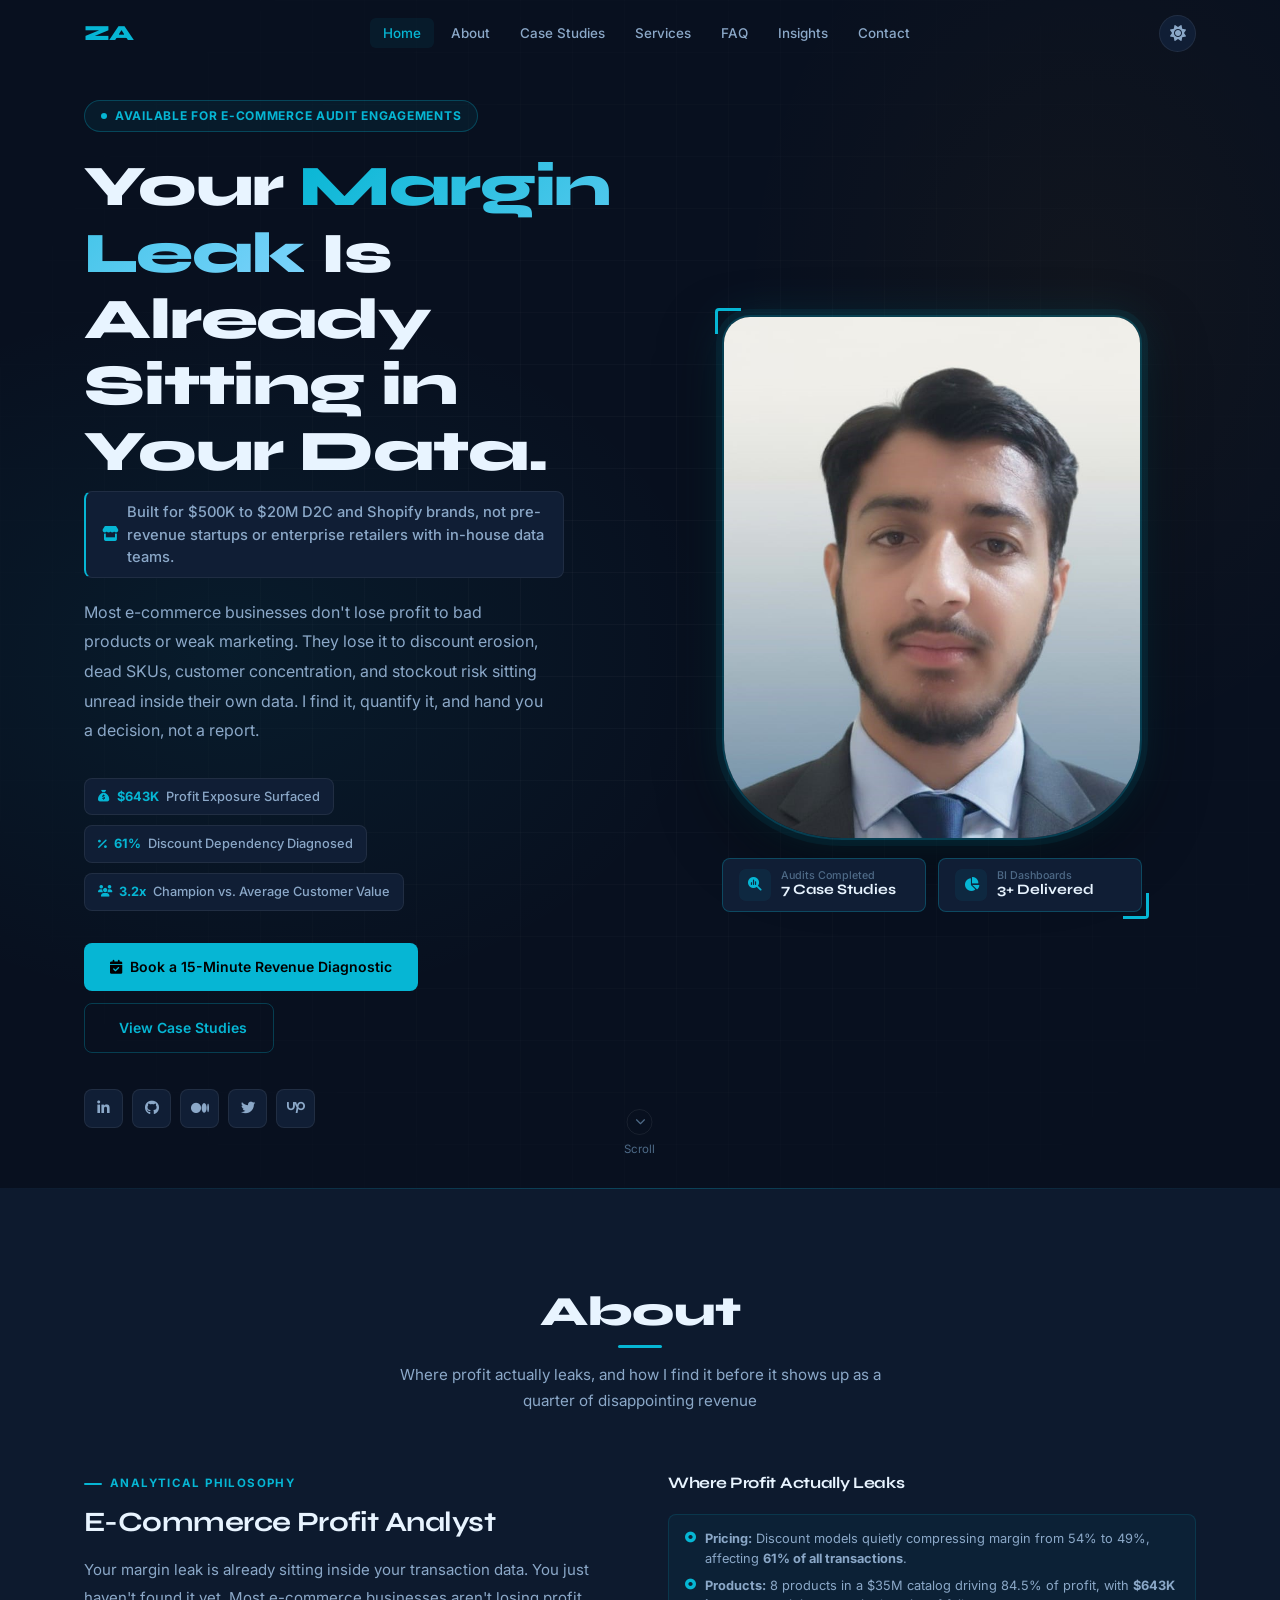
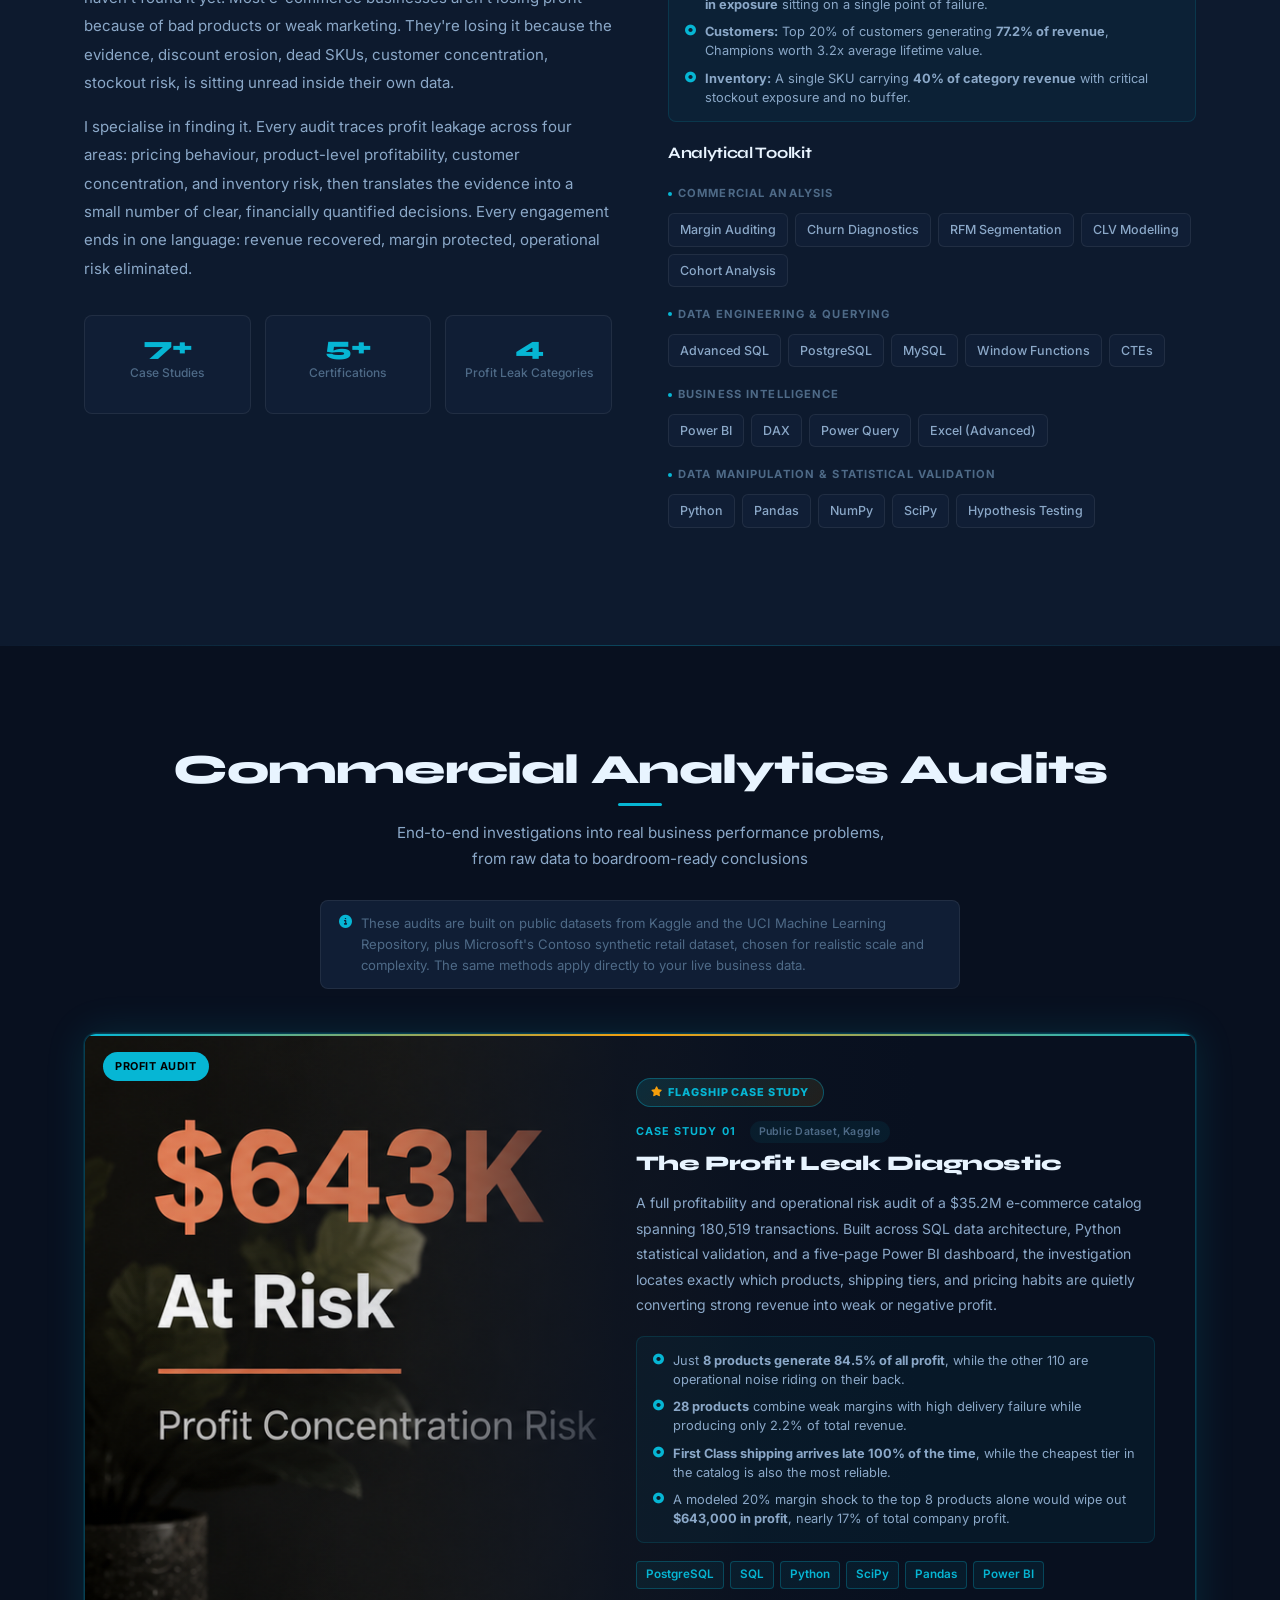
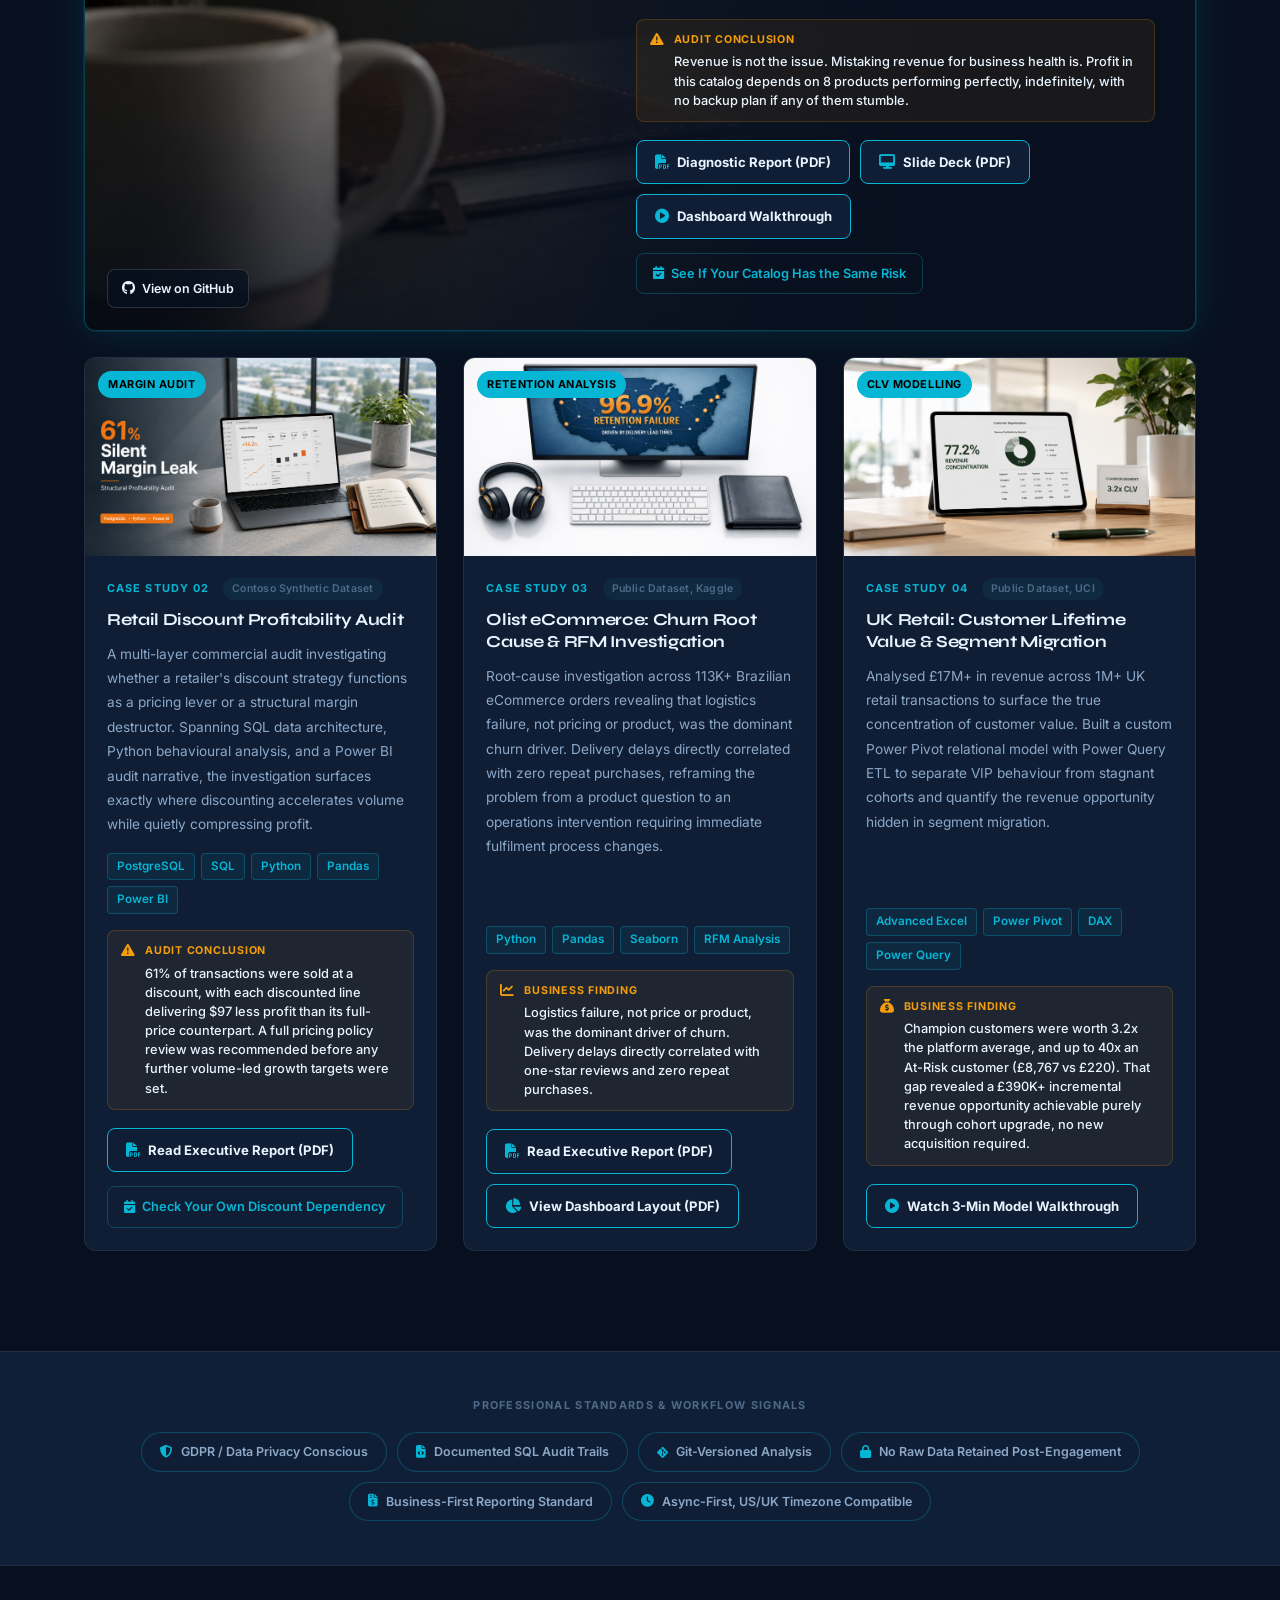
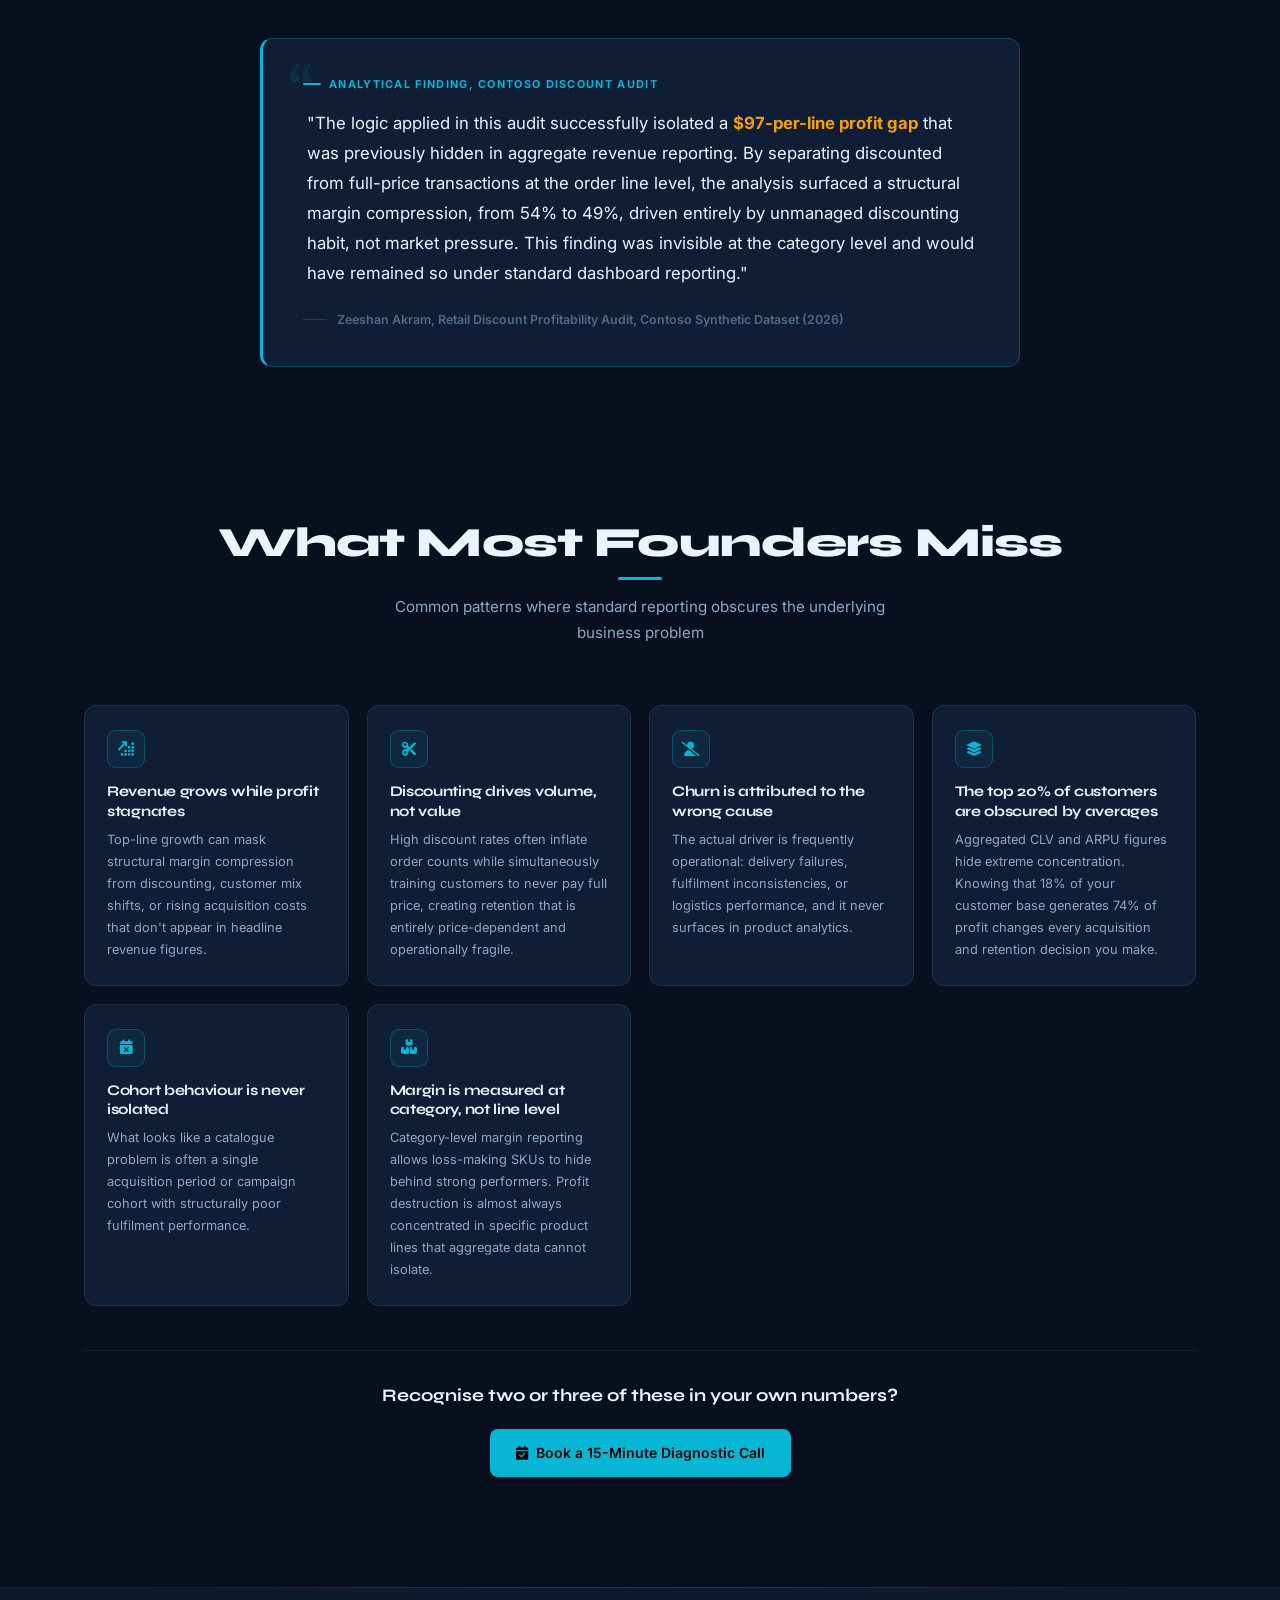
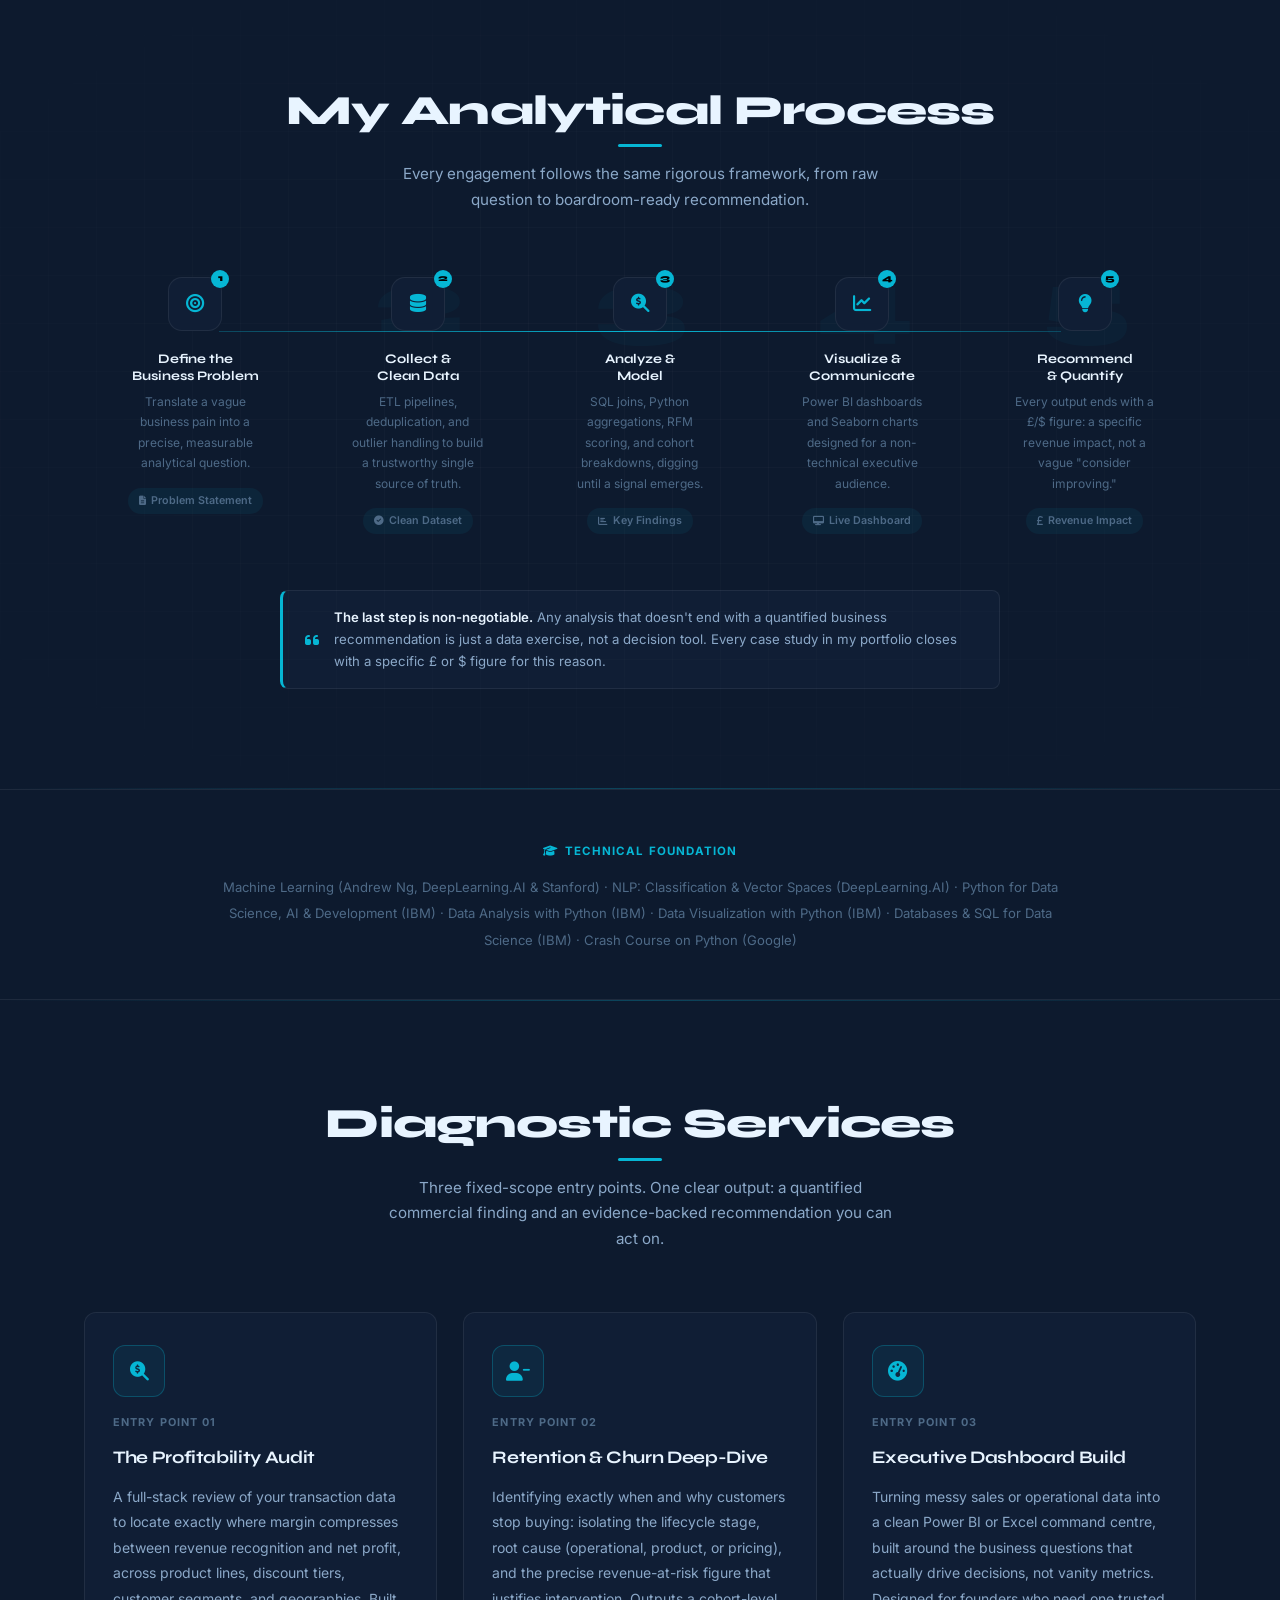
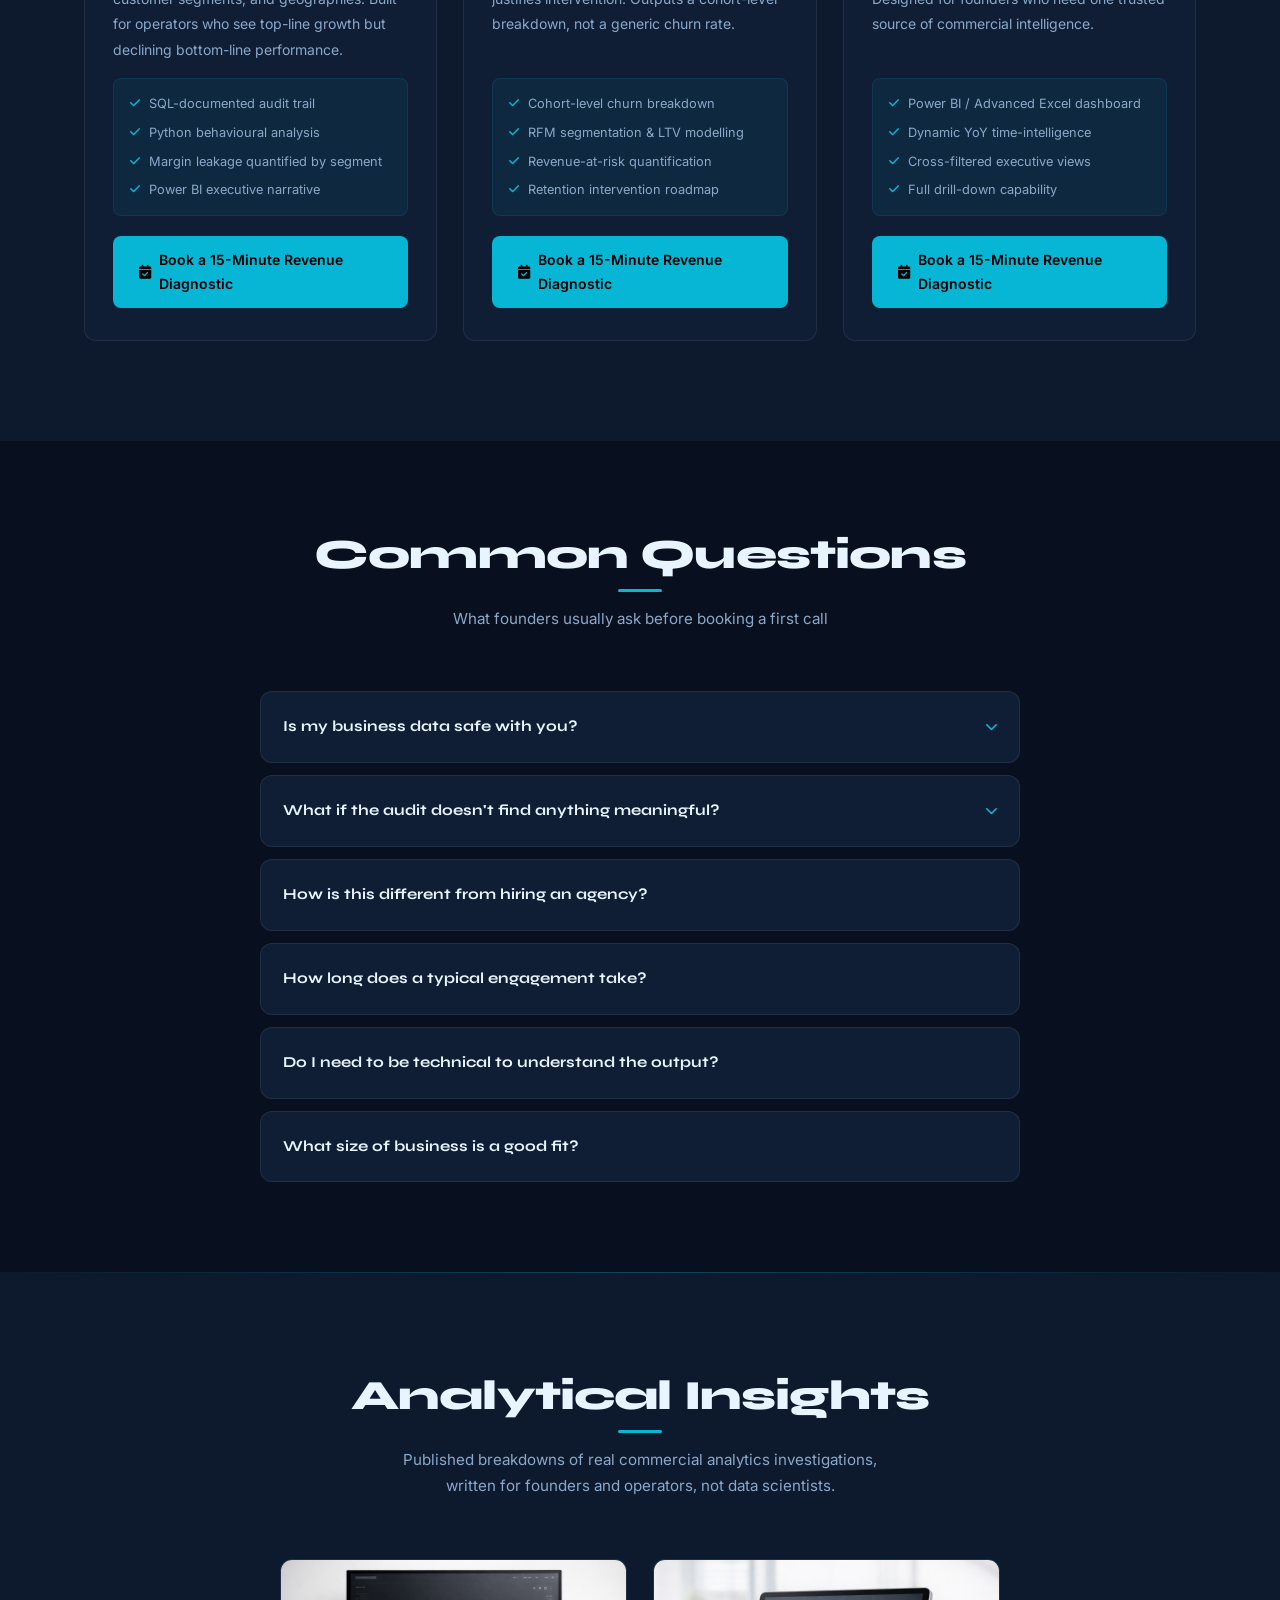
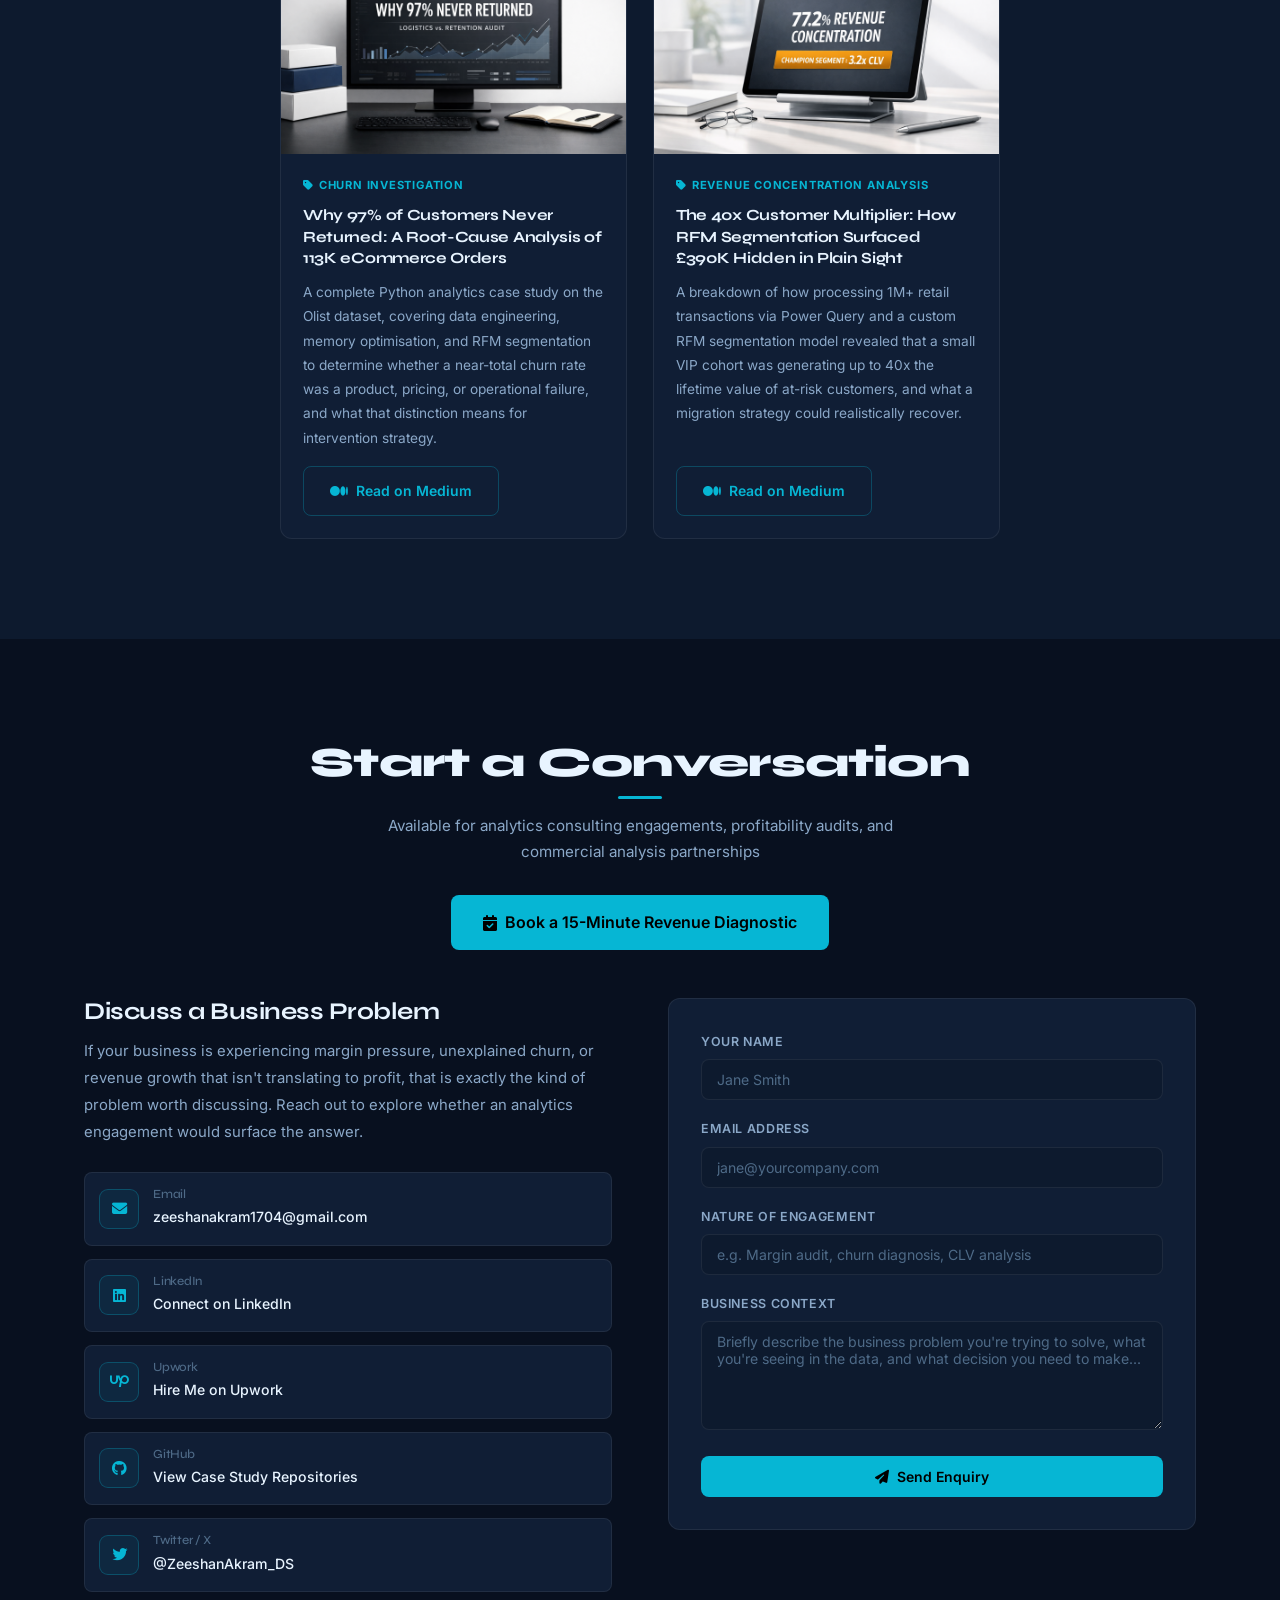
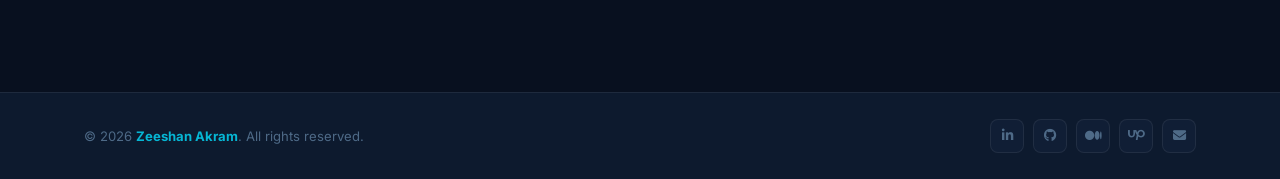
==== index.html @ 42f6380d "feat: added script tag for GA4" ====
<!DOCTYPE html>
<html lang="en" data-theme="dark">
<head>
<meta charset="UTF-8">
<meta name="viewport" content="width=device-width, initial-scale=1.0">
<meta name="google-site-verification" content="KiqOvXdudqZ4qB9IKkTtw_0Kvg82ZIx_hcRjn_CfCK8" />
<meta name="description" content="Zeeshan Akram, E-Commerce Profit & Margin Analyst. Auditing margin leakage, discount dependency, and operational inefficiency for e-commerce founders and operators.">
<meta name="keywords" content="profitability analyst, margin audit, revenue leakage, ecommerce analytics, ecommerce profit audit, discount profitability, D2C consultant, Shopify data analyst, zeeshan akram">
<meta name="author" content="Zeeshan Akram">
<meta property="og:title" content="Zeeshan Akram, E-Commerce Profit & Margin Analyst">

<meta property="og:description" content="Auditing margin leakage, discount dependency, and operational inefficiency for e-commerce founders and operators. Every engagement ends with a decision, not a report.">

<meta property="og:type" content="website">

<meta property="og:url" content="https://zeeshan-portfolio-swart.vercel.app/">

<meta property="og:image" content="https://zeeshan-portfolio-swart.vercel.app/assets/images/og-image.jpg">

<meta property="og:image:width" content="1200">
<meta property="og:image:height" content="630">

<meta property="og:site_name" content="Zeeshan Akram">

<meta name="twitter:card" content="summary_large_image">

<meta name="twitter:image" content="https://zeeshan-portfolio-swart.vercel.app/assets/images/og-image.jpg">
<title>Zeeshan Akram, E-Commerce Profit & Margin Analyst</title>
<link rel="icon" href="./assets/images/favicon.ico">

<script async src="https://www.googletagmanager.com/gtag/js?id=G-68RPSGRBEM"></script>
<script>
  window.dataLayer=window.dataLayer||[];
  function gtag(){dataLayer.push(arguments);}
  gtag('js',new Date());gtag('config','G-68RPSGRBEM');
</script>

<link rel="preconnect" href="https://fonts.googleapis.com">
<link rel="preconnect" href="https://fonts.gstatic.com" crossorigin>
<link href="https://fonts.googleapis.com/css2?family=Syne:wght@400;500;600;700;800&family=Inter:wght@300;400;500;600&display=swap" rel="stylesheet">
<link rel="stylesheet" href="https://cdnjs.cloudflare.com/ajax/libs/font-awesome/6.5.2/css/all.min.css">
<style>
/* ================================================
   VARIABLES
================================================ */
:root {
  --bg:       #08101f;
  --bg2:      #0d1a2e;
  --bg3:      #0f1f38;
  --card:     #101e35;
  --border:   rgba(255,255,255,0.07);
  --baccent:  rgba(6,182,212,0.28);
  --t1:       #e8f4ff;
  --t2:       #8ba8c8;
  --t3:       #4e6a87;
  --cyan:     #06b6d4;
  --cyanglow: rgba(6,182,212,0.18);
  --cyandim:  rgba(6,182,212,0.07);
  --amber:    #f59e0b;
  --green:    #10b981;
  --nav:      rgba(8,16,31,0.88);
  --sh:       0 8px 32px rgba(0,0,0,0.5);
  --shcyan:   0 0 40px rgba(6,182,212,0.14);
  --r:        12px;
  --rs:       8px;
  --ease:     all 0.28s cubic-bezier(0.4,0,0.2,1);
}
[data-theme="light"] {
  --bg:    #f0f4f8;
  --bg2:   #e8eef6;
  --bg3:   #dde6f0;
  --card:  #ffffff;
  --border:  rgba(0,0,0,0.09);
  --baccent: rgba(6,182,212,0.3);
  --t1:    #0d1f35;
  --t2:    #3d5a78;
  --t3:    #7a96b0;
  --nav:   rgba(240,244,248,0.92);
  --sh:    0 4px 20px rgba(0,0,0,0.1);
  --shcyan:0 0 28px rgba(6,182,212,0.1);
  --cyandim: rgba(6,182,212,0.06);
}

/* ================================================
   RESET
================================================ */
*,*::before,*::after{box-sizing:border-box;margin:0;padding:0;}
html{scroll-behavior:smooth;}
body{font-family:'Inter',sans-serif;background:var(--bg);color:var(--t1);line-height:1.7;overflow-x:hidden;transition:background .35s,color .35s;}
a{text-decoration:none;color:inherit;}
img{max-width:100%;display:block;}
ul{list-style:none;}
::selection{background:var(--cyan);color:#000;}
::-webkit-scrollbar{width:3px;}
::-webkit-scrollbar-thumb{background:var(--cyan);border-radius:99px;}

/* ================================================
   SCROLL PROGRESS
================================================ */
#spb{position:fixed;top:0;left:0;height:2.5px;background:linear-gradient(90deg,var(--cyan),var(--amber));z-index:9999;width:0%;pointer-events:none;}

/* ================================================
   TYPOGRAPHY
================================================ */
h1,h2,h3,h4{font-family:'Syne',sans-serif;line-height:1.15;letter-spacing:-0.02em;}

/* ================================================
   UTILITIES
================================================ */
.container{max-width:1160px;margin:0 auto;padding:0 24px;}

.sec-hd{text-align:center;margin-bottom:60px;}
.sec-hd h2{font-size:clamp(1.9rem,3.5vw,2.6rem);font-weight:800;display:inline-block;position:relative;margin-bottom:14px;}
.sec-hd h2::after{content:'';display:block;width:44px;height:3px;background:var(--cyan);border-radius:99px;margin:10px auto 0;transition:width .35s;}
.sec-hd:hover h2::after{width:72px;}
.sec-hd p{color:var(--t2);font-size:.95rem;max-width:520px;margin:0 auto;}

.ds-note{display:flex;align-items:flex-start;gap:9px;max-width:640px;margin:-32px auto 44px;padding:12px 18px;background:var(--card);border:1px solid var(--border);border-radius:var(--rs);font-size:.82rem;color:var(--t3);line-height:1.6;}
.ds-note i{color:var(--cyan);margin-top:2px;flex-shrink:0;}

.btn{display:inline-flex;align-items:center;gap:8px;padding:12px 26px;border-radius:var(--rs);font-weight:600;font-size:.875rem;font-family:'Inter',sans-serif;cursor:pointer;border:none;transition:var(--ease);}
.btn-primary{background:var(--cyan);color:#000;}
.btn-primary:hover{background:#0891b2;transform:translateY(-2px);box-shadow:0 8px 24px rgba(6,182,212,.35);}
.btn-outline{background:transparent;color:var(--cyan);border:1.5px solid var(--baccent);}
.btn-outline:hover{background:var(--cyandim);transform:translateY(-2px);}

/* ================================================
   NAVBAR
================================================ */
.navbar{position:fixed;top:0;left:0;right:0;z-index:1000;transition:var(--ease);}
.navbar.solid{background:var(--nav);backdrop-filter:blur(20px);-webkit-backdrop-filter:blur(20px);border-bottom:1px solid var(--border);box-shadow:var(--sh);}
.nc{max-width:1160px;margin:0 auto;padding:0 24px;display:flex;align-items:center;justify-content:space-between;height:66px;}
.nlogo a{font-family:'Syne',sans-serif;font-size:1.35rem;font-weight:800;color:var(--cyan);letter-spacing:-.03em;}
.nmenu{display:flex;gap:4px;}
.nl{font-size:.84rem;font-weight:500;color:var(--t2);padding:7px 13px;border-radius:6px;transition:var(--ease);}
.nl:hover,.nl.active{color:var(--cyan);background:var(--cyandim);}
.nact{display:flex;align-items:center;gap:10px;}
.ttheme{width:37px;height:37px;border-radius:50%;background:var(--card);border:1px solid var(--border);display:flex;align-items:center;justify-content:center;cursor:pointer;color:var(--t2);transition:var(--ease);}
.ttheme:hover{color:var(--cyan);border-color:var(--baccent);}
.ntoggle{display:none;flex-direction:column;gap:5px;cursor:pointer;padding:5px;}
.bar{width:22px;height:2px;background:var(--t1);border-radius:99px;transition:var(--ease);}

/* ================================================
   HERO
================================================ */
.hero{min-height:100vh;display:flex;align-items:center;padding:100px 0 60px;position:relative;overflow:hidden;}
.hero::before{content:'';position:absolute;inset:0;
  background-image:linear-gradient(var(--border) 1px,transparent 1px),linear-gradient(90deg,var(--border) 1px,transparent 1px);
  background-size:52px 52px;
  mask-image:radial-gradient(ellipse 80% 90% at center,black 10%,transparent 75%);
  -webkit-mask-image:radial-gradient(ellipse 80% 90% at center,black 10%,transparent 75%);
  opacity:.4;pointer-events:none;}
.hero::after{content:'';position:absolute;inset:0;
  background:radial-gradient(ellipse 70% 55% at 18% 55%,rgba(6,182,212,.07) 0%,transparent 55%),
             radial-gradient(ellipse 50% 70% at 85% 25%,rgba(245,158,11,.04) 0%,transparent 55%);
  pointer-events:none;}

.hc{position:relative;z-index:2;max-width:1160px;margin:0 auto;padding:0 24px;display:grid;grid-template-columns:1fr 1fr;gap:56px;align-items:center;}

/* Left */
.htag{display:inline-flex;align-items:center;gap:8px;background:var(--cyandim);border:1px solid var(--baccent);border-radius:99px;padding:5px 16px;font-size:.75rem;font-weight:700;color:var(--cyan);letter-spacing:.06em;text-transform:uppercase;margin-bottom:22px;animation:fadeUp .6s ease both;}
.hdot{width:6px;height:6px;border-radius:50%;background:var(--cyan);animation:pulse 2s ease-in-out infinite;}
@keyframes pulse{0%,100%{opacity:1;transform:scale(1);}50%{opacity:.4;transform:scale(.75);}}

.htitle{font-size:clamp(2.4rem,4.5vw,3.8rem);font-weight:800;margin-bottom:6px;animation:fadeUp .7s .08s ease both;}
.htitle .hn{background:linear-gradient(135deg,var(--cyan),#7dd3fc);-webkit-background-clip:text;-webkit-text-fill-color:transparent;background-clip:text;}

.hicp{display:flex;align-items:center;gap:8px;font-size:.92rem;font-weight:500;color:var(--t2);margin-bottom:20px;padding:9px 16px;background:var(--card);border:1px solid var(--border);border-left:2px solid var(--cyan);border-radius:var(--rs);max-width:480px;line-height:1.5;animation:fadeUp .7s .16s ease both;}
.hicp i{color:var(--cyan);flex-shrink:0;}

.hdesc{font-size:1rem;color:var(--t2);max-width:460px;line-height:1.85;margin-bottom:32px;animation:fadeUp .7s .24s ease both;}

.hkpi{display:flex;flex-wrap:wrap;gap:10px;margin-bottom:32px;animation:fadeUp .7s .3s ease both;}
.hchip{display:flex;align-items:center;gap:7px;background:var(--card);border:1px solid var(--border);border-radius:var(--rs);padding:7px 13px;font-size:.8rem;font-weight:500;color:var(--t2);transition:var(--ease);}
.hchip:hover{border-color:var(--baccent);color:var(--t1);transform:translateY(-2px);}
.hchip i{color:var(--cyan);font-size:.72rem;}
.hchip b{color:var(--cyan);}

.hbtns{display:flex;gap:12px;flex-wrap:wrap;margin-bottom:36px;animation:fadeUp .7s .36s ease both;}

.hsocial{display:flex;gap:9px;animation:fadeUp .7s .44s ease both;}
.hsocial a{width:39px;height:39px;border-radius:var(--rs);background:var(--card);border:1px solid var(--border);display:flex;align-items:center;justify-content:center;color:var(--t2);font-size:.9rem;transition:var(--ease);}
.hsocial a:hover{color:var(--cyan);border-color:var(--baccent);background:var(--cyandim);transform:translateY(-3px);}

/* Right — large dominant photo */
.himg{display:flex;justify-content:center;align-items:center;animation:fadeRight .8s .1s ease both;}
.himg-wrap{position:relative;width:100%;max-width:420px;}

/* Corner accents */
.hcorner{position:absolute;width:26px;height:26px;border-color:var(--cyan);border-style:solid;z-index:2;}
.hcorner.tl{top:-7px;left:-7px;border-width:3px 0 0 3px;border-radius:4px 0 0 0;}
.hcorner.br{bottom:-7px;right:-7px;border-width:0 3px 3px 0;border-radius:0 0 4px 0;}

.himg-inner{
  width:100%;
  aspect-ratio:4/5;
  border-radius:28px 28px 120px 120px / 28px 28px 100px 100px;
  overflow:hidden;
  border:2px solid var(--baccent);
  box-shadow:0 0 0 6px var(--cyandim),var(--shcyan),0 24px 60px rgba(0,0,0,.5);
  transition:var(--ease);
}
.himg-inner:hover{
  box-shadow:0 0 0 8px rgba(6,182,212,.1),0 0 60px rgba(6,182,212,.22),0 24px 60px rgba(0,0,0,.5);
  transform:translateY(-4px);
}
.himg-inner img{width:100%;height:100%;object-fit:cover;object-position:top center;}

/* Stat chips below photo — fully outside, no overlap */
.himg-stats{display:flex;gap:12px;justify-content:center;margin-top:18px;}
.hstat{display:flex;align-items:center;gap:10px;background:var(--card);border:1px solid var(--baccent);border-radius:var(--rs);padding:10px 16px;flex:1;}
.hstat-ico{width:32px;height:32px;border-radius:7px;background:var(--cyandim);display:flex;align-items:center;justify-content:center;color:var(--cyan);font-size:.85rem;flex-shrink:0;}
.hstat-lbl{font-size:.67rem;color:var(--t3);font-weight:500;line-height:1;}
.hstat-val{font-size:.9rem;font-weight:700;color:var(--t1);font-family:'Syne',sans-serif;line-height:1.3;}

.hscroll{position:absolute;bottom:28px;left:50%;transform:translateX(-50%);z-index:2;display:flex;flex-direction:column;align-items:center;gap:5px;color:var(--t3);font-size:.72rem;animation:fadeIn 1s 1.2s ease both;}
.hscroll-arrow{width:26px;height:26px;border:1px solid var(--border);border-radius:50%;display:flex;align-items:center;justify-content:center;font-size:.65rem;animation:scBounce 2s ease-in-out infinite;}
@keyframes scBounce{0%,100%{transform:translateY(0);}50%{transform:translateY(5px);}}

/* ================================================
   ABOUT
================================================ */
.about{padding:100px 0;background:var(--bg2);position:relative;}
.about::before,.about::after{content:'';position:absolute;left:0;right:0;height:1px;background:linear-gradient(90deg,transparent,var(--baccent),transparent);}
.about::before{top:0;}.about::after{bottom:0;}

.about-grid{display:grid;grid-template-columns:1fr 1fr;gap:56px;align-items:start;}
.alabel{font-size:.72rem;font-weight:700;text-transform:uppercase;letter-spacing:.12em;color:var(--cyan);display:flex;align-items:center;gap:8px;margin-bottom:12px;}
.alabel::before{content:'';width:18px;height:2px;background:var(--cyan);border-radius:99px;}
.aheading{font-size:clamp(1.3rem,2.2vw,1.75rem);font-weight:700;margin-bottom:18px;}
.atext p{color:var(--t2);font-size:.94rem;line-height:1.88;margin-bottom:16px;}

/* Use minmax(0, 1fr) so the grid tracks are allowed to shrink below the content's minimum width */
.astats {
  display: grid;
  grid-template-columns: repeat(3, minmax(0, 1fr));
  gap: 14px;
  margin-top: 32px;
}

.astat {
  background: var(--card);
  border: 1px solid var(--border);
  border-radius: var(--rs);
  padding: 16px 6px;
  text-align: center;
  transition: var(--ease);
  position: relative;
  overflow: hidden;
}

.astat::after {
  content: '';
  position: absolute;
  bottom: 0;
  left: 0;
  right: 0;
  height: 2px;
  background: var(--cyan);
  transform: scaleX(0);
  transition: transform .35s;
}

.astat:hover {
  border-color: var(--baccent);
  transform: translateY(-3px);
}

.astat:hover::after {
  transform: scaleX(1);
}

/* Allow text wrapping but handle word breaks gracefully to prevent horizontal grid blowout */
.astat h4 {
  font-size: clamp(1.15rem, 2.2vw, 1.65rem);
  font-weight: 800;
  color: var(--cyan);
  font-family: 'Syne', sans-serif;
  letter-spacing: -0.04em;
  white-space: normal;
  word-break: keep-all;
}

.astat p {
  font-size: .75rem;
  color: var(--t3);
  font-weight: 500;
  margin-top: 4px;
  line-height: 1.2;
}

.askills h3{font-size:1rem;font-weight:700;margin-bottom:22px;}
.skcat{margin-bottom:18px;}
.skcat-hd{font-size:.7rem;font-weight:700;text-transform:uppercase;letter-spacing:.1em;color:var(--t3);display:flex;align-items:center;gap:6px;margin-bottom:10px;}
.skcat-hd::before{content:'';width:4px;height:4px;border-radius:50%;background:var(--cyan);}
.sktags{display:flex;flex-wrap:wrap;gap:7px;}
.skt{background:var(--card);border:1px solid var(--border);border-radius:6px;padding:5px 11px;font-size:.78rem;font-weight:500;color:var(--t2);transition:var(--ease);cursor:default;}
.skt:hover{background:var(--cyandim);border-color:var(--baccent);color:var(--cyan);transform:translateY(-2px);}

/* ================================================
   CASE STUDIES
================================================ */
.projects{padding:100px 0;}
.csgrid{display:grid;grid-template-columns:repeat(auto-fit,minmax(330px,1fr));gap:26px;}
.cscard{background:var(--card);border:1px solid var(--border);border-radius:var(--r);overflow:hidden;transition:var(--ease);display:flex;flex-direction:column;}
.cscard:hover{border-color:var(--baccent);transform:translateY(-6px);box-shadow:var(--shcyan),var(--sh);}
.csimg{position:relative;aspect-ratio:16/9;overflow:hidden;}
.csimg img{width:100%;height:100%;object-fit:cover;transition:transform .5s ease;}
.cscard:hover .csimg img{transform:scale(1.06);}
.csov{position:absolute;inset:0;background:rgba(8,16,31,.78);display:flex;align-items:center;justify-content:center;gap:12px;opacity:0;transition:opacity .3s;}
.cscard:hover .csov{opacity:1;}
.csovl{width:42px;height:42px;border-radius:50%;background:var(--cyan);color:#000;display:flex;align-items:center;justify-content:center;font-size:.95rem;transition:var(--ease);}
.csovl:hover{background:#fff;transform:scale(1.1);}
.csbadge{position:absolute;top:13px;left:13px;background:var(--cyan);color:#000;font-size:.68rem;font-weight:700;text-transform:uppercase;letter-spacing:.05em;padding:4px 10px;border-radius:99px;}
.csbody{padding:22px;flex:1;display:flex;flex-direction:column;}
.csnum{font-size:.68rem;font-weight:700;text-transform:uppercase;letter-spacing:.1em;color:var(--cyan);margin-bottom:9px;}
.csds{display:inline-block;margin-left:10px;padding:2px 9px;border-radius:99px;background:var(--cyandim);color:var(--t3);font-weight:600;letter-spacing:.02em;text-transform:none;font-size:.66rem;vertical-align:middle;}
.cstitle{font-size:1.05rem;font-weight:700;margin-bottom:11px;color:var(--t1);line-height:1.3;}
.csdesc{font-size:.855rem;color:var(--t2);line-height:1.78;margin-bottom:16px;flex:1;}
.cstechs{display:flex;flex-wrap:wrap;gap:6px;margin-bottom:16px;}
.cst{background:var(--cyandim);border:1px solid var(--baccent);color:var(--cyan);border-radius:4px;padding:3px 9px;font-size:.73rem;font-weight:600;}
.csimp{display:flex;align-items:flex-start;gap:10px;background:rgba(245,158,11,.07);border:1px solid rgba(245,158,11,.18);border-radius:var(--rs);padding:11px 13px;margin-top:auto;}
.csimp i{color:var(--amber);font-size:.85rem;margin-top:2px;flex-shrink:0;}
.csimplabel{font-size:.67rem;font-weight:700;text-transform:uppercase;letter-spacing:.07em;color:var(--amber);margin-bottom:3px;}
.csimptext{font-size:.8rem;color:var(--t2);line-height:1.5;}

.cscard.cs-wip{border-style:dashed;border-color:rgba(245,158,11,.22);}
.wip-ph{aspect-ratio:16/9;background:var(--bg2);display:flex;flex-direction:column;align-items:center;justify-content:center;gap:10px;color:var(--t3);font-size:.82rem;font-weight:500;position:relative;overflow:hidden;}
.wip-ph::before{content:'';position:absolute;inset:0;background:repeating-linear-gradient(45deg,transparent,transparent 8px,rgba(245,158,11,.025) 8px,rgba(245,158,11,.025) 16px);}
.wip-ph i{font-size:2.2rem;color:var(--amber);opacity:.45;}
.wipbar{width:72px;height:3px;background:rgba(245,158,11,.12);border-radius:99px;overflow:hidden;position:relative;}
.wipbar::after{content:'';position:absolute;left:-36px;top:0;width:36px;height:100%;background:var(--amber);border-radius:99px;animation:wipslide 1.4s ease-in-out infinite;}
@keyframes wipslide{0%{left:-36px;}100%{left:72px;}}

/* ================================================
   CERTIFICATIONS
================================================ */
.tech-creds{padding:46px 0;background:var(--bg2);position:relative;border-top:1px solid var(--border);border-bottom:1px solid var(--border);}
.tc-inner{max-width:840px;margin:0 auto;text-align:center;}
.tc-label{display:inline-flex;align-items:center;gap:7px;font-size:.72rem;font-weight:700;text-transform:uppercase;letter-spacing:.09em;color:var(--cyan);margin-bottom:12px;}
.tc-list{font-size:.82rem;color:var(--t3);line-height:2;}

/* ================================================
   RESUME
================================================ */
.resume{padding:100px 0;}
.resume-inner{max-width:820px;margin:0 auto;}
.rstats{display:grid;grid-template-columns:repeat(4,1fr);gap:14px;margin-bottom:36px;}
.rst{background:var(--card);border:1px solid var(--border);border-radius:var(--r);padding:26px 16px;text-align:center;transition:var(--ease);position:relative;overflow:hidden;}
.rst::before{content:'';position:absolute;top:0;left:0;right:0;height:2px;background:linear-gradient(90deg,var(--cyan),var(--amber));transform:scaleX(0);transition:transform .35s;}
.rst:hover{border-color:var(--baccent);transform:translateY(-4px);}
.rst:hover::before{transform:scaleX(1);}
.rst i{font-size:1.4rem;color:var(--cyan);margin-bottom:10px;display:block;}
.rst h3{font-size:1.25rem;font-weight:800;color:var(--t1);font-family:'Syne',sans-serif;margin-bottom:5px;}
.rst p{font-size:.77rem;color:var(--t3);font-weight:500;}
.rpreview{border-radius:var(--r);overflow:hidden;border:1px solid var(--border);margin-bottom:28px;transition:var(--ease);}
.rpreview:hover{border-color:var(--baccent);box-shadow:var(--shcyan);}
.rpreview img{width:100%;display:block;}
.rdl{text-align:center;}
.rdl p{font-size:.78rem;color:var(--t3);margin-top:10px;}

/* ================================================
   BLOGS
================================================ */
.faq-section{padding:90px 0;background:var(--bg);}
.faq-list{max-width:760px;margin:0 auto;display:flex;flex-direction:column;gap:12px;}
.faq-item{background:var(--card);border:1px solid var(--border);border-radius:var(--r);padding:4px 22px;transition:var(--ease);}
.faq-item:hover{border-color:var(--baccent);}
.faq-item summary{list-style:none;cursor:pointer;padding:18px 0;font-family:'Syne',sans-serif;font-weight:700;font-size:.95rem;color:var(--t1);display:flex;align-items:center;justify-content:space-between;gap:14px;}
.faq-item summary::-webkit-details-marker{display:none;}
.faq-item summary i{font-size:.78rem;color:var(--cyan);transition:transform .25s ease;flex-shrink:0;}
.faq-item[open] summary i{transform:rotate(180deg);}
.faq-item p{font-size:.86rem;color:var(--t2);line-height:1.8;padding-bottom:20px;}

.blogs{padding:100px 0;background:var(--bg2);position:relative;}
.blogs::before{content:'';position:absolute;top:0;left:0;right:0;height:1px;background:linear-gradient(90deg,transparent,var(--baccent),transparent);}
.blogs-grid{display:grid;grid-template-columns:repeat(auto-fit,minmax(320px,1fr));gap:26px;max-width:720px;margin:0 auto;}
.blogcard{background:var(--card);border:1px solid var(--border);border-radius:var(--r);overflow:hidden;transition:var(--ease);display:flex;flex-direction:column;}
.blogcard:hover{border-color:var(--baccent);transform:translateY(-6px);box-shadow:var(--shcyan),var(--sh);}
.blogimg{aspect-ratio:16/9;overflow:hidden;}
.blogimg img{width:100%;height:100%;object-fit:cover;transition:transform .5s;}
.blogcard:hover .blogimg img{transform:scale(1.05);}
.blogbody{padding:22px;display:flex;flex-direction:column;gap:10px;flex:1;}
.blogtag{font-size:.7rem;font-weight:700;text-transform:uppercase;letter-spacing:.07em;color:var(--cyan);display:flex;align-items:center;gap:5px;}
.blogtitle{font-size:.97rem;font-weight:700;color:var(--t1);line-height:1.4;}
.blogdesc{font-size:.855rem;color:var(--t2);line-height:1.77;flex:1;}
.blogbody .btn{align-self:flex-start;margin-top:6px;}

/* ================================================
   CONTACT
================================================ */
.contact{padding:100px 0;}
.contact-grid{display:grid;grid-template-columns:1fr 1fr;gap:56px;align-items:start;}
.cinfo h3{font-size:1.5rem;font-weight:700;margin-bottom:12px;}
.cinfo>p{color:var(--t2);font-size:.93rem;line-height:1.82;margin-bottom:26px;}
.citems{display:flex;flex-direction:column;gap:13px;}
.citem{display:flex;align-items:center;gap:14px;padding:14px;background:var(--card);border:1px solid var(--border);border-radius:var(--rs);transition:var(--ease);}
.citem:hover{border-color:var(--baccent);transform:translateX(4px);}
.cico{width:40px;height:40px;border-radius:9px;background:var(--cyandim);border:1px solid var(--baccent);display:flex;align-items:center;justify-content:center;color:var(--cyan);font-size:.95rem;flex-shrink:0;}
.citem h4{font-size:.78rem;color:var(--t3);font-weight:500;margin-bottom:2px;}
.citem a,.citem span{font-size:.88rem;color:var(--t1);font-weight:500;}
.citem a:hover{color:var(--cyan);}
.cform{background:var(--card);border:1px solid var(--border);border-radius:var(--r);padding:32px;}
.fg{margin-bottom:18px;}
.fg label{display:block;font-size:.78rem;font-weight:600;color:var(--t2);margin-bottom:7px;text-transform:uppercase;letter-spacing:.05em;}
.fg input,.fg textarea{width:100%;background:var(--bg2);border:1px solid var(--border);border-radius:var(--rs);padding:11px 15px;font-size:.88rem;color:var(--t1);font-family:'Inter',sans-serif;transition:var(--ease);resize:vertical;outline:none;}
.fg input:focus,.fg textarea:focus{border-color:var(--cyan);box-shadow:0 0 0 3px var(--cyandim);}
.fg input::placeholder,.fg textarea::placeholder{color:var(--t3);}

/* ================================================
   FOOTER
================================================ */
footer{border-top:1px solid var(--border);padding:26px 0;background:var(--bg2);}
.fc{display:flex;align-items:center;justify-content:space-between;flex-wrap:wrap;gap:14px;}
.fc p{font-size:.82rem;color:var(--t3);}
.fc p strong{color:var(--cyan);}
.fsoc{display:flex;gap:9px;}
.fsoc a{width:34px;height:34px;border-radius:var(--rs);background:var(--card);border:1px solid var(--border);display:flex;align-items:center;justify-content:center;color:var(--t3);font-size:.82rem;transition:var(--ease);}
.fsoc a:hover{color:var(--cyan);border-color:var(--baccent);}

/* ================================================
   BACK TO TOP
================================================ */
#btt{position:fixed;bottom:26px;right:26px;width:42px;height:42px;border-radius:10px;background:var(--cyan);color:#000;border:none;cursor:pointer;display:flex;align-items:center;justify-content:center;font-size:.95rem;box-shadow:0 4px 16px rgba(6,182,212,.35);opacity:0;pointer-events:none;transition:var(--ease);z-index:999;}
#btt.show{opacity:1;pointer-events:all;}
#btt:hover{background:#0891b2;transform:translateY(-3px);}

/* ================================================
   SCROLL REVEAL
================================================ */
.rv{opacity:0;transform:translateY(26px);transition:opacity .65s ease,transform .65s ease;}
.rvl{opacity:0;transform:translateX(-26px);transition:opacity .65s ease,transform .65s ease;}
.rvr{opacity:0;transform:translateX(26px);transition:opacity .65s ease,transform .65s ease;}
.rv.in,.rvl.in,.rvr.in{opacity:1;transform:none;}

@keyframes fadeUp{from{opacity:0;transform:translateY(20px);}to{opacity:1;transform:none;}}
@keyframes fadeRight{from{opacity:0;transform:translateX(28px);}to{opacity:1;transform:none;}}
@keyframes fadeIn{from{opacity:0;}to{opacity:1;}}

/* ================================================
   RESPONSIVE
================================================ */
@media(max-width:900px){
  .hc{grid-template-columns:1fr;gap:40px;text-align:center;}
  .himg{display:none;}
  .hbtns,.hsocial,.hkpi{justify-content:center;}
  .hdesc{margin:0 auto 32px;}
  .about-grid{grid-template-columns:1fr;gap:36px;}
  .contact-grid{grid-template-columns:1fr;gap:36px;}
  .rstats{grid-template-columns:repeat(2,1fr);}
}
@media(max-width:768px){
  .nmenu{position:fixed;top:66px;left:0;right:0;background:var(--bg);border-bottom:1px solid var(--border);flex-direction:column;padding:18px 20px;gap:3px;transform:translateY(-110%);opacity:0;pointer-events:none;transition:transform .3s ease,opacity .3s ease;}
  .nmenu.open{transform:translateY(0);opacity:1;pointer-events:all;}
  .ntoggle{display:flex;}
  .csgrid{grid-template-columns:1fr;}
  .cert-grid{grid-template-columns:repeat(2,1fr);}
}
@media(max-width:500px){
  .cert-grid{grid-template-columns:1fr;}
  .rstats{grid-template-columns:1fr;}
  .cform{padding:22px 18px;}
  .astats{grid-template-columns:repeat(3,1fr);}
}

/* ================================================
   FEATURED CASE STUDY — EDITORIAL BANNER
================================================ */
.cscard.cs-featured {
  grid-column: 1 / -1;
  position: relative;
  min-height: 500px;
  display: flex;
  align-items: stretch;
  border-color: var(--baccent);
  box-shadow: var(--shcyan), 0 0 0 1px rgba(6,182,212,0.12);
  border-radius: var(--r);
  overflow: hidden;
}

/* Base theme mapping for Flagship background */
[data-theme="dark"] .cscard.cs-featured {
  background: #08101f;
}
[data-theme="light"] .cscard.cs-featured {
  background: #ffffff;
}

/* Cyan top rule */
.cscard.cs-featured::before {
  content: '';
  position: absolute;
  top: 0; left: 0; right: 0;
  height: 2px;
  background: linear-gradient(90deg, var(--cyan), var(--amber), var(--cyan));
  z-index: 5;
}

/* Full-bleed image wrapper */
.cs-bg {
  position: absolute;
  inset: 0;
  z-index: 0;
}
.cs-bg img {
  width: 100%; height: 100%;
  object-fit: cover;
  object-position: left center;
  display: block;
}

/* Gradient fade adapters for seamless cinematic text readability */
.cs-fade {
  position: absolute;
  inset: 0;
  z-index: 1;
  background: linear-gradient(
    to right,
    rgba(8,16,31,0)    0%,
    rgba(8,16,31,0.15) 28%,
    rgba(8,16,31,0.82) 48%,
    rgba(8,16,31,0.97) 60%,
    #08101f            75%
  );
  pointer-events: none;
}
.cs-fade::after {
  content: '';
  position: absolute;
  inset: 0;
  background: linear-gradient(to top, rgba(8,16,31,0.6) 0%, transparent 35%);
}

[data-theme="light"] .cs-fade {
  background: linear-gradient(
    to right,
    rgba(255,255,255,0)    0%,
    rgba(255,255,255,0.4)  28%,
    rgba(255,255,255,0.9)  48%,
    #ffffff                60%
  );
}
[data-theme="light"] .cs-fade::after {
  background: linear-gradient(to top, #ffffff 0%, transparent 35%);
}

/* Badge floating on the image side */
.cs-banner-badge {
  position: absolute;
  top: 18px; left: 18px;
  z-index: 4;
  background: var(--cyan);
  color: #000;
  font-size: .68rem;
  font-weight: 700;
  text-transform: uppercase;
  letter-spacing: .05em;
  padding: 5px 12px;
  border-radius: 99px;
}

/* GitHub link floating bottom-left on image */
.cs-banner-gh {
  position: absolute;
  bottom: 22px; left: 22px;
  z-index: 4;
  display: inline-flex;
  align-items: center;
  gap: 7px;
  background: rgba(8,16,31,0.72);
  border: 1px solid rgba(255,255,255,0.15);
  backdrop-filter: blur(8px);
  -webkit-backdrop-filter: blur(8px);
  border-radius: var(--rs);
  padding: 8px 14px;
  font-size: .78rem;
  font-weight: 600;
  color: #e8f4ff;
  transition: var(--ease);
}
.cs-banner-gh:hover {
  background: rgba(6,182,212,0.2);
  border-color: var(--cyan);
  color: var(--cyan);
  transform: translateY(-2px);
}
.cs-banner-gh i { font-size: .85rem; }

/* Content panel — right side over gradient */
.cs-panel {
  position: relative;
  z-index: 3;
  margin-left: auto;
  width: 54%;
  padding: 44px 40px 36px;
  display: flex;
  flex-direction: column;
  gap: 0;
}

/* Flag pill */
.csflag {
  display: inline-flex;
  align-items: center;
  gap: 6px;
  background: linear-gradient(135deg, rgba(6,182,212,0.15), rgba(245,158,11,0.1));
  border: 1px solid rgba(6,182,212,0.35);
  border-radius: 99px;
  padding: 4px 14px;
  font-size: .68rem;
  font-weight: 800;
  text-transform: uppercase;
  letter-spacing: .08em;
  color: var(--cyan);
  margin-bottom: 14px;
  align-self: flex-start;
}
.csflag i { font-size: .62rem; color: var(--amber); }

.cs-panel .csnum {
  font-size: .68rem;
  font-weight: 700;
  text-transform: uppercase;
  letter-spacing: .1em;
  color: var(--cyan);
  margin-bottom: 8px;
}

/* Dynamic text variables automatically map perfect contrast across Light and Dark mode switches */
.cs-panel .cstitle {
  font-size: 1.3rem;
  font-weight: 800;
  color: var(--t1);
  line-height: 1.25;
  margin-bottom: 14px;
}
.cs-panel .csdesc {
  font-size: .875rem;
  color: var(--t2);
  line-height: 1.82;
  margin-bottom: 18px;
}

/* Direct asset action strip for high-value client deliverables */
.cs-actions {
  display: flex;
  flex-wrap: wrap;
  gap: 10px;
  margin-top: 18px;
}
.btn-asset {
  display: inline-flex;
  align-items: center;
  gap: 8px;
  background: var(--card);
  border: 1px solid var(--cyan);
  border-radius: var(--rs);
  padding: 10px 18px;
  font-size: 0.82rem;
  font-weight: 700;
  color: var(--t1);
  transition: var(--ease);
}
.btn-asset i {
  color: var(--cyan);
  font-size: 0.9rem;
}
.btn-asset:hover {
  background: var(--cyandim);
  border-color: var(--amber);
  color: var(--cyan);
  transform: translateY(-2px);
}

/* Findings list */
.cs-findings {
  display: flex;
  flex-direction: column;
  gap: 8px;
  margin-bottom: 18px;
  padding: 14px 16px;
  background: rgba(6,182,212,0.05);
  border: 1px solid rgba(6,182,212,0.14);
  border-radius: var(--rs);
}
.cs-finding {
  display: flex;
  align-items: flex-start;
  gap: 9px;
  font-size: .8rem;
  color: var(--t2);
  line-height: 1.5;
}
.cs-finding i {
  color: var(--cyan);
  font-size: .68rem;
  margin-top: 3px;
  flex-shrink: 0;
}
.csimptext {
  color: var(--t1);
  font-weight: 500;
}

/* Responsive */
@media(max-width:1024px) {
  .cs-panel { width: 62%; padding: 36px 30px 28px; }
  .cs-fade {
    background: linear-gradient(
      to right,
      rgba(8,16,31,0)    0%,
      rgba(8,16,31,0.5)  30%,
      rgba(8,16,31,0.95) 50%,
      #08101f            65%
    );
  }
  [data-theme="light"] .cs-fade {
    background: linear-gradient(
      to right,
      rgba(255,255,255,0)    0%,
      rgba(255,255,255,0.5)  30%,
      rgba(255,255,255,0.95) 50%,
      #ffffff                65%
    );
  }
}
@media(max-width:768px) {
  .cscard.cs-featured {
    flex-direction: column;
    min-height: unset;
  }
  .cs-bg { position: relative; height: 220px; inset: unset; }
  .cs-bg img { object-position: center 20%; }
  .cs-fade { display: none; }
  .cs-banner-badge { top: 14px; left: 14px; }
  .cs-banner-gh { bottom: 14px; left: 14px; }
  .cs-panel {
    width: 100%;
    margin-left: 0;
    padding: 26px 22px;
    background: var(--card);
  }
}

/* ================================================
   WHAT FOUNDERS MISS — INSIGHT STRIP
================================================ */
.founders-miss {
  padding: 80px 0;
  background: var(--bg);
}
.miss-grid {
  display: grid;
  grid-template-columns: repeat(auto-fit, minmax(260px, 1fr));
  gap: 18px;
}
.miss-card {
  background: var(--card);
  border: 1px solid var(--border);
  border-radius: var(--r);
  padding: 24px 22px;
  transition: var(--ease);
  position: relative;
  overflow: hidden;
}
.miss-card::after {
  content: '';
  position: absolute;
  left: 0; top: 0; bottom: 0;
  width: 3px;
  background: var(--cyan);
  transform: scaleY(0);
  transform-origin: bottom;
  transition: transform .35s ease;
}
.miss-card:hover {
  border-color: var(--baccent);
  transform: translateY(-4px);
  box-shadow: var(--shcyan);
}
.miss-card:hover::after { transform: scaleY(1); }
.miss-icon {
  width: 38px; height: 38px;
  border-radius: 9px;
  background: var(--cyandim);
  border: 1px solid var(--baccent);
  display: flex; align-items: center; justify-content: center;
  color: var(--cyan); font-size: .9rem;
  margin-bottom: 14px;
  flex-shrink: 0;
}
.miss-card h4 {
  font-family: 'Syne', sans-serif;
  font-size: .92rem;
  font-weight: 700;
  color: var(--t1);
  margin-bottom: 8px;
  line-height: 1.3;
}
.miss-card p {
  font-size: .8rem;
  color: var(--t2);
  line-height: 1.72;
}
.fm-cta {
  margin-top: 44px;
  text-align: center;
  padding: 30px 20px;
  border-top: 1px solid var(--border);
}
.fm-cta p {
  font-family: 'Syne', sans-serif;
  font-size: 1.1rem;
  font-weight: 700;
  color: var(--t1);
  margin-bottom: 18px;
}
.solutions-section { padding: 100px 0; }
.solutions-grid {
  display: grid;
  grid-template-columns: repeat(auto-fit, minmax(300px, 1fr));
  gap: 24px;
}
.solution-card {
  background: var(--card);
  border: 1px solid var(--border);
  border-radius: var(--r);
  padding: 30px;
  transition: var(--ease);
  position: relative;
  overflow: hidden;
  display: flex;
  flex-direction: column;
  gap: 14px;
}
.solution-card::before {
  content: '';
  position: absolute;
  bottom: 0; left: 0; right: 0;
  height: 2px;
  background: var(--cyan);
  transform: scaleX(0);
  transform-origin: left;
  transition: transform .35s ease;
}
.solution-card:hover {
  border-color: var(--baccent);
  transform: translateY(-5px);
  box-shadow: var(--shcyan), var(--sh);
}
.solution-card:hover::before { transform: scaleX(1); }

.solution-icon {
  width: 48px; height: 48px;
  border-radius: 10px;
  background: var(--cyandim);
  border: 1px solid var(--baccent);
  display: flex; align-items: center; justify-content: center;
  color: var(--cyan);
  font-size: 1.1rem;
  flex-shrink: 0;
  transition: var(--ease);
}
.solution-card:hover .solution-icon {
  background: var(--cyan);
  color: #000;
}
.solution-title {
  font-family: 'Syne', sans-serif;
  font-size: 1rem;
  font-weight: 700;
  color: var(--t1);
}
.solution-desc {
  font-size: .875rem;
  color: var(--t2);
  line-height: 1.8;
  flex: 1;
}

/* ================================================
   ANALYTICAL PROCESS
================================================ */
.process-section {
  padding: 100px 0;
  background: var(--bg2);
  position: relative;
  overflow: hidden;
}
.process-section::before,
.process-section::after {
  content: '';
  position: absolute;
  left: 0; right: 0;
  height: 1px;
  background: linear-gradient(90deg, transparent, var(--baccent), transparent);
}
.process-section::before { top: 0; }
.process-section::after  { bottom: 0; }

/* Faint grid watermark */
.process-section .ps-grid-bg {
  position: absolute;
  inset: 0;
  background-image:
    linear-gradient(var(--border) 1px, transparent 1px),
    linear-gradient(90deg, var(--border) 1px, transparent 1px);
  background-size: 48px 48px;
  mask-image: radial-gradient(ellipse 90% 80% at 50% 50%, black 20%, transparent 80%);
  -webkit-mask-image: radial-gradient(ellipse 90% 80% at 50% 50%, black 20%, transparent 80%);
  opacity: .3;
  pointer-events: none;
}

/* Steps wrapper */
.ps-steps {
  display: grid;
  grid-template-columns: repeat(5, 1fr);
  gap: 0;
  position: relative;
  margin-top: 64px;
}

/* Connecting track behind all cards */
.ps-steps::before {
  content: '';
  position: absolute;
  top: 54px; /* vertically centered on icon */
  left: calc(10% + 24px);
  right: calc(10% + 24px);
  height: 1px;
  background: linear-gradient(90deg,
    var(--baccent) 0%,
    var(--cyan) 50%,
    var(--baccent) 100%);
  z-index: 0;
}

/* Static connecting track only, no distracting motion */

/* Individual step */
.ps-step {
  display: flex;
  flex-direction: column;
  align-items: center;
  text-align: center;
  padding: 0 12px;
  position: relative;
  z-index: 2;
  cursor: default;
}

/* Step number (background watermark) */
.ps-step-num {
  position: absolute;
  top: -18px;
  font-family: 'Syne', sans-serif;
  font-size: 5.5rem;
  font-weight: 800;
  color: var(--cyan);
  opacity: .04;
  line-height: 1;
  pointer-events: none;
  transition: opacity .35s;
  letter-spacing: -.04em;
  user-select: none;
}
.ps-step:hover .ps-step-num { opacity: .09; }

/* Icon bubble */
.ps-icon {
  width: 54px;
  height: 54px;
  border-radius: 14px;
  background: var(--card);
  border: 1px solid var(--border);
  display: flex;
  align-items: center;
  justify-content: center;
  font-size: 1.15rem;
  color: var(--cyan);
  position: relative;
  z-index: 2;
  transition: var(--ease);
  box-shadow: 0 0 0 0 var(--cyanglow);
  margin-bottom: 20px;
  flex-shrink: 0;
}
/* Small step badge on icon */
.ps-icon::before {
  content: attr(data-step);
  position: absolute;
  top: -8px;
  right: -8px;
  width: 18px;
  height: 18px;
  border-radius: 50%;
  background: var(--cyan);
  color: #000;
  font-size: .6rem;
  font-weight: 800;
  font-family: 'Syne', sans-serif;
  display: flex;
  align-items: center;
  justify-content: center;
  line-height: 1;
}
.ps-step:hover .ps-icon {
  background: var(--cyandim);
  border-color: var(--cyan);
  transform: translateY(-4px);
  box-shadow: 0 0 28px var(--cyanglow), 0 8px 24px rgba(0,0,0,.3);
  color: var(--cyan);
}

/* Text */
.ps-label {
  font-family: 'Syne', sans-serif;
  font-size: .82rem;
  font-weight: 700;
  color: var(--t1);
  margin-bottom: 8px;
  line-height: 1.25;
  transition: color .28s;
}
.ps-step:hover .ps-label { color: var(--cyan); }

.ps-desc {
  font-size: .75rem;
  color: var(--t3);
  line-height: 1.7;
  max-width: 140px;
  transition: color .28s;
}
.ps-step:hover .ps-desc { color: var(--t2); }

/* Outcome pill at bottom */
.ps-outcome {
  margin-top: 14px;
  display: inline-flex;
  align-items: center;
  gap: 5px;
  background: var(--cyandim);
  border: 1px solid transparent;
  border-radius: 99px;
  padding: 3px 10px;
  font-size: .67rem;
  font-weight: 600;
  color: var(--t3);
  transition: var(--ease);
  white-space: nowrap;
}
.ps-step:hover .ps-outcome {
  border-color: var(--baccent);
  color: var(--cyan);
}
.ps-outcome i { font-size: .6rem; }

/* Bottom insight strip */
.ps-insight {
  margin-top: 56px;
  background: var(--card);
  border: 1px solid var(--border);
  border-left: 3px solid var(--cyan);
  border-radius: var(--rs);
  padding: 16px 22px;
  display: flex;
  align-items: center;
  gap: 14px;
  max-width: 720px;
  margin-left: auto;
  margin-right: auto;
}
.ps-insight i {
  color: var(--cyan);
  font-size: 1rem;
  flex-shrink: 0;
}
.ps-insight p {
  font-size: .825rem;
  color: var(--t2);
  line-height: 1.65;
}
.ps-insight p strong {
  color: var(--t1);
  font-weight: 600;
}

/* Responsive */
@media(max-width: 900px) {
  .ps-steps {
    grid-template-columns: repeat(3, 1fr);
    gap: 32px 0;
  }
  .ps-steps::before,
  .ps-steps::after { display: none; }
}
@media(max-width: 560px) {
  .ps-steps {
    grid-template-columns: 1fr 1fr;
    gap: 36px 0;
  }
}

/* ================================================
   DIAGNOSTIC SERVICES
================================================ */
.diagnostic-services{padding:100px 0;background:var(--bg2);position:relative;}
.diagnostic-services::before{content:'';position:absolute;top:0;left:0;right:0;height:1px;background:linear-gradient(90deg,transparent,var(--baccent),transparent);}
.ds-grid{display:grid;grid-template-columns:repeat(auto-fit,minmax(300px,1fr));gap:26px;}
.ds-card{background:var(--card);border:1px solid var(--border);border-radius:var(--r);padding:32px 28px;transition:var(--ease);display:flex;flex-direction:column;gap:16px;position:relative;overflow:hidden;}
.ds-card::before{content:'';position:absolute;top:0;left:0;right:0;height:2px;background:linear-gradient(90deg,var(--cyan),var(--amber));transform:scaleX(0);transform-origin:left;transition:transform .35s ease;}
.ds-card:hover{border-color:var(--baccent);transform:translateY(-6px);box-shadow:var(--shcyan),var(--sh);}
.ds-card:hover::before{transform:scaleX(1);}
.ds-icon{width:52px;height:52px;border-radius:12px;background:var(--cyandim);border:1px solid var(--baccent);display:flex;align-items:center;justify-content:center;color:var(--cyan);font-size:1.2rem;transition:var(--ease);}
.ds-card:hover .ds-icon{background:var(--cyan);color:#000;}
.ds-badge{font-size:.68rem;font-weight:700;text-transform:uppercase;letter-spacing:.1em;color:var(--t3);}
.ds-title{font-family:'Syne',sans-serif;font-size:1.1rem;font-weight:700;color:var(--t1);}
.ds-desc{font-size:.875rem;color:var(--t2);line-height:1.82;flex:1;}
.ds-deliverables{display:flex;flex-direction:column;gap:7px;padding:14px 16px;background:var(--cyandim);border:1px solid rgba(6,182,212,0.12);border-radius:var(--rs);}
.ds-deliverables li{display:flex;align-items:center;gap:9px;font-size:.8rem;color:var(--t2);}
.ds-deliverables li i{color:var(--cyan);font-size:.72rem;flex-shrink:0;}
.ds-cta{width:100%;justify-content:center;margin-top:4px;}

/* ================================================
   PROFESSIONAL STANDARDS
================================================ */
.pro-standards{padding:44px 0;background:var(--bg3);border-top:1px solid var(--border);border-bottom:1px solid var(--border);}
.pro-standards-label{font-size:.68rem;font-weight:700;text-transform:uppercase;letter-spacing:.12em;color:var(--t3);text-align:center;margin-bottom:18px;}
.pro-badges{display:flex;flex-wrap:wrap;align-items:center;justify-content:center;gap:10px;}
.pro-badge{display:inline-flex;align-items:center;gap:8px;background:var(--card);border:1px solid var(--baccent);border-radius:99px;padding:8px 18px;font-size:.78rem;font-weight:600;color:var(--t2);transition:var(--ease);cursor:default;}
.pro-badge i{color:var(--cyan);font-size:.8rem;}
.pro-badge:hover{border-color:var(--cyan);color:var(--t1);transform:translateY(-2px);}

/* ================================================
   ANALYTICAL ENDORSEMENT
================================================ */
.endorsement-strip{padding:72px 0;background:var(--bg);}
.endorsement-inner{max-width:760px;margin:0 auto;background:var(--card);border:1px solid var(--baccent);border-left:3px solid var(--cyan);border-radius:var(--r);padding:36px 40px;position:relative;}
.endorsement-inner::before{content:'\201C';position:absolute;top:14px;left:24px;font-size:5rem;font-family:'Syne',sans-serif;color:var(--cyan);opacity:.1;line-height:1;pointer-events:none;}
.endorse-label{font-size:.68rem;font-weight:700;text-transform:uppercase;letter-spacing:.12em;color:var(--cyan);margin-bottom:16px;display:flex;align-items:center;gap:8px;}
.endorse-label::before{content:'';width:18px;height:2px;background:var(--cyan);border-radius:99px;}
.endorse-text{font-size:1.05rem;color:var(--t1);line-height:1.78;margin-bottom:20px;padding-left:4px;}
.endorse-text strong{color:var(--amber);}
.endorse-source{font-size:.78rem;color:var(--t3);font-weight:600;display:flex;align-items:center;gap:10px;}
.endorse-source::before{content:'';width:24px;height:1px;background:var(--baccent);display:inline-block;}

/* Calendly CTA on case study cards */
.cs-cal{display:inline-flex;align-items:center;gap:7px;margin-top:12px;padding:9px 16px;background:transparent;border:1.5px solid var(--baccent);border-radius:var(--rs);font-size:.8rem;font-weight:600;color:var(--cyan);transition:var(--ease);align-self:flex-start;}
.cs-cal:hover{background:var(--cyandim);border-color:var(--cyan);transform:translateY(-2px);}
</style>
<!-- Google tag (gtag.js) -->
<script async src="https://www.googletagmanager.com/gtag/js?id=G-8W5T6W15X7"></script>
<script>
  window.dataLayer = window.dataLayer || [];
  function gtag(){dataLayer.push(arguments);}
  gtag('js', new Date());

  gtag('config', 'G-8W5T6W15X7');
</script>
</head>

<body>
<div id="spb"></div>

<!-- NAVBAR -->
<nav class="navbar" id="navbar">
  <div class="nc">
    <div class="nlogo"><a href="#home">ZA</a></div>
    <ul class="nmenu" id="nmenu">
      <li><a href="#home"  class="nl">Home</a></li>
      <li><a href="#about" class="nl">About</a></li>
      <li><a href="#projects" class="nl">Case Studies</a></li>
      <li><a href="#diagnostic-services" class="nl">Services</a></li>
      <li><a href="#faq" class="nl">FAQ</a></li>
      <li><a href="#blogs" class="nl">Insights</a></li>
      <li><a href="#contact" class="nl">Contact</a></li>
    </ul>
    <div class="nact">
      <div class="ttheme" id="ttheme" aria-label="Toggle theme"><i class="fas fa-sun"></i></div>
      <div class="ntoggle" id="ntoggle"><span class="bar"></span><span class="bar"></span><span class="bar"></span></div>
    </div>
  </div>
</nav>

<!-- HERO -->
<section id="home" class="hero">
  <div class="hc">
    <div class="hcontent">
      <div class="htag"><span class="hdot"></span>Available for E-Commerce Audit Engagements</div>
      <h1 class="htitle">Your <span class="hn">Margin Leak</span> Is Already Sitting in Your Data.</h1>
      <p class="hicp"><i class="fas fa-store"></i> Built for $500K to $20M D2C and Shopify brands, not pre-revenue startups or enterprise retailers with in-house data teams.</p>
      <p class="hdesc">Most e-commerce businesses don't lose profit to bad products or weak marketing. They lose it to discount erosion, dead SKUs, customer concentration, and stockout risk sitting unread inside their own data. I find it, quantify it, and hand you a decision, not a report.</p>
      <div class="hkpi">
        <div class="hchip"><i class="fas fa-sack-dollar"></i> <b>$643K</b> Profit Exposure Surfaced</div>
        <div class="hchip"><i class="fas fa-percent"></i> <b>61%</b> Discount Dependency Diagnosed</div>
        <div class="hchip"><i class="fas fa-users"></i> <b>3.2x</b> Champion vs. Average Customer Value</div>
      </div>
      <div class="hbtns">
        <a href="https://calendly.com/zeeshanakram/data-diagnostic" target="_blank" class="btn btn-primary"><i class="fas fa-calendar-check"></i> Book a 15-Minute Revenue Diagnostic</a>
        <a href="#projects" class="btn btn-outline"><i class="fas fa-file-chart-column"></i> View Case Studies</a>
      </div>
      <div class="hsocial">
        <a href="https://www.linkedin.com/in/zeeshan-akram-ds/" target="_blank"><i class="fab fa-linkedin-in"></i></a>
        <a href="https://github.com/zeeshan-akram-ds" target="_blank"><i class="fab fa-github"></i></a>
        <a href="https://medium.com/@zeeshanakram_ds" target="_blank"><i class="fab fa-medium"></i></a>
        <a href="https://twitter.com/ZeeshanAkram_DS" target="_blank"><i class="fab fa-twitter"></i></a>
        <a href="https://www.upwork.com/services/product/development-it-a-shopify-profit-audit-uncovering-hidden-margin-loss-from-discounts-2081255146464662704" target="_blank" aria-label="Upwork"><i class="fab fa-upwork"></i></a>
      </div>
    </div>

    <div class="himg">
      <div class="himg-wrap">
        <div class="hcorner tl"></div>
        <div class="hcorner br"></div>
        <div class="himg-inner">
          <img src="./assets/images/hero-image.jpg" alt="Zeeshan Akram">
        </div>
        <div class="himg-stats">
          <div class="hstat">
            <div class="hstat-ico"><i class="fas fa-magnifying-glass-chart"></i></div>
            <div><div class="hstat-lbl">Audits Completed</div><div class="hstat-val">7 Case Studies</div></div>
          </div>
          <div class="hstat">
            <div class="hstat-ico"><i class="fas fa-chart-pie"></i></div>
            <div><div class="hstat-lbl">BI Dashboards</div><div class="hstat-val">3+ Delivered</div></div>
          </div>
        </div>
      </div>
    </div>
  </div>
  <div class="hscroll">
    <div class="hscroll-arrow"><i class="fas fa-chevron-down"></i></div>
    <span>Scroll</span>
  </div>
</section>

<!-- ABOUT -->
<section id="about" class="about">
  <div class="container">
    <div class="sec-hd rv"><h2>About</h2><p>Where profit actually leaks, and how I find it before it shows up as a quarter of disappointing revenue</p></div>
    <div class="about-grid">
      <div class="atext rvl">
        <div class="alabel">Analytical Philosophy</div>
        <h3 class="aheading">E-Commerce Profit Analyst</h3>
        <p>Your margin leak is already sitting inside your transaction data. You just haven't found it yet. Most e-commerce businesses aren't losing profit because of bad products or weak marketing. They're losing it because the evidence, discount erosion, dead SKUs, customer concentration, stockout risk, is sitting unread inside their own data.</p>
        <p>I specialise in finding it. Every audit traces profit leakage across four areas: pricing behaviour, product-level profitability, customer concentration, and inventory risk, then translates the evidence into a small number of clear, financially quantified decisions. Every engagement ends in one language: revenue recovered, margin protected, operational risk eliminated.</p>
        <div class="astats">
          <div class="astat"><h4 class="cnt" data-t="7">0+</h4><p>Case Studies</p></div>
          <div class="astat"><h4 class="cnt" data-t="5">0+</h4><p>Certifications</p></div>
          <div class="astat"><h4>4</h4><p>Profit Leak Categories</p></div>
        </div>
      </div>
      <div class="askills rvr">
        <h3>Where Profit Actually Leaks</h3>
        <div class="cs-findings" style="margin-bottom:22px;">
          <div class="cs-finding"><i class="fas fa-circle-dot"></i><span><strong>Pricing:</strong> Discount models quietly compressing margin from 54% to 49%, affecting <strong>61% of all transactions</strong>.</span></div>
          <div class="cs-finding"><i class="fas fa-circle-dot"></i><span><strong>Products:</strong> 8 products in a $35M catalog driving 84.5% of profit, with <strong>$643K in exposure</strong> sitting on a single point of failure.</span></div>
          <div class="cs-finding"><i class="fas fa-circle-dot"></i><span><strong>Customers:</strong> Top 20% of customers generating <strong>77.2% of revenue</strong>, Champions worth 3.2x average lifetime value.</span></div>
          <div class="cs-finding"><i class="fas fa-circle-dot"></i><span><strong>Inventory:</strong> A single SKU carrying <strong>40% of category revenue</strong> with critical stockout exposure and no buffer.</span></div>
        </div>
        <h3>Analytical Toolkit</h3>
        <div class="skcat">
          <div class="skcat-hd">Commercial Analysis</div>
          <div class="sktags"><span class="skt">Margin Auditing</span><span class="skt">Churn Diagnostics</span><span class="skt">RFM Segmentation</span><span class="skt">CLV Modelling</span><span class="skt">Cohort Analysis</span></div>
        </div>
        <div class="skcat">
          <div class="skcat-hd">Data Engineering & Querying</div>
          <div class="sktags"><span class="skt">Advanced SQL</span><span class="skt">PostgreSQL</span><span class="skt">MySQL</span><span class="skt">Window Functions</span><span class="skt">CTEs</span></div>
        </div>
        <div class="skcat">
          <div class="skcat-hd">Business Intelligence</div>
          <div class="sktags"><span class="skt">Power BI</span><span class="skt">DAX</span><span class="skt">Power Query</span><span class="skt">Excel (Advanced)</span></div>
        </div>
        <div class="skcat">
          <div class="skcat-hd">Data Manipulation & Statistical Validation</div>
          <div class="sktags"><span class="skt">Python</span><span class="skt">Pandas</span><span class="skt">NumPy</span><span class="skt">SciPy</span><span class="skt">Hypothesis Testing</span></div>
        </div>
      </div>
    </div>
  </div>
</section>

<!-- CASE STUDIES -->
<section id="projects" class="projects">
  <div class="container">
    <div class="sec-hd rv"><h2>Commercial Analytics Audits</h2><p>End-to-end investigations into real business performance problems, from raw data to boardroom-ready conclusions</p></div>
    <p class="ds-note rv"><i class="fas fa-circle-info"></i> These audits are built on public datasets from Kaggle and the UCI Machine Learning Repository, plus Microsoft's Contoso synthetic retail dataset, chosen for realistic scale and complexity. The same methods apply directly to your live business data.</p>
    <div class="csgrid">

      <!-- FLAGSHIP: The Profit Leak Diagnostic -->
      <div class="cscard cs-featured rv">

        <!-- Full-bleed background image -->
        <div class="cs-bg">
          <img src="./assets/images/project_7.png" alt="The Profit Leak Diagnostic, DataCo Supply Chain Catalog">
        </div>

        <!-- Gradient fade: image → dark panel -->
        <div class="cs-fade"></div>

        <!-- Floating elements on the image side -->
        <span class="cs-banner-badge">Profit Audit</span>
        <a href="https://github.com/zeeshan-akram-ds/ecommerce-revenue-illusion-audit" target="_blank" class="cs-banner-gh">
          <i class="fab fa-github"></i> View on GitHub
        </a>

        <!-- Content panel -->
        <div class="cs-panel">
          <div class="csflag"><i class="fas fa-star"></i> Flagship Case Study</div>
          <div class="csnum">Case Study 01 <span class="csds">Public Dataset, Kaggle</span></div>
          <h3 class="cstitle">The Profit Leak Diagnostic</h3>
          <p class="csdesc">A full profitability and operational risk audit of a $35.2M e-commerce catalog spanning 180,519 transactions. Built across SQL data architecture, Python statistical validation, and a five-page Power BI dashboard, the investigation locates exactly which products, shipping tiers, and pricing habits are quietly converting strong revenue into weak or negative profit.</p>

          <div class="cs-findings">
            <div class="cs-finding"><i class="fas fa-circle-dot"></i><span>Just <strong>8 products generate 84.5% of all profit</strong>, while the other 110 are operational noise riding on their back.</span></div>
            <div class="cs-finding"><i class="fas fa-circle-dot"></i><span><strong>28 products</strong> combine weak margins with high delivery failure while producing only 2.2% of total revenue.</span></div>
            <div class="cs-finding"><i class="fas fa-circle-dot"></i><span><strong>First Class shipping arrives late 100% of the time</strong>, while the cheapest tier in the catalog is also the most reliable.</span></div>
            <div class="cs-finding"><i class="fas fa-circle-dot"></i><span>A modeled 20% margin shock to the top 8 products alone would wipe out <strong>$643,000 in profit</strong>, nearly 17% of total company profit.</span></div>
          </div>

          <div class="cstechs"><span class="cst">PostgreSQL</span><span class="cst">SQL</span><span class="cst">Python</span><span class="cst">SciPy</span><span class="cst">Pandas</span><span class="cst">Power BI</span></div>

          <div class="csimp" style="margin-top:14px;">
            <i class="fas fa-triangle-exclamation"></i>
            <div>
              <div class="csimplabel">Audit Conclusion</div>
              <div class="csimptext">Revenue is not the issue. Mistaking revenue for business health is. Profit in this catalog depends on 8 products performing perfectly, indefinitely, with no backup plan if any of them stumble.</div>
            </div>
          </div>

          <div class="cs-actions">
            <a href="https://github.com/zeeshan-akram-ds/ecommerce-revenue-illusion-audit/blob/main/reports/The_Profit_Leak_Diagnostic.pdf" target="_blank" class="btn-asset">
              <i class="fas fa-file-pdf"></i> Diagnostic Report (PDF)
            </a>
            <a href="https://github.com/zeeshan-akram-ds/ecommerce-revenue-illusion-audit/blob/main/Presentation/profit_leak_diagnostic_deck.pdf" target="_blank" class="btn-asset">
              <i class="fas fa-desktop"></i> Slide Deck (PDF)
            </a>
            <a href="https://youtu.be/BtNOyrPLW7o" target="_blank" class="btn-asset">
              <i class="fas fa-circle-play"></i> Dashboard Walkthrough
            </a>
          </div>

          <a href="https://calendly.com/zeeshanakram/data-diagnostic" target="_blank" class="cs-cal" style="margin-top:14px;">
            <i class="fas fa-calendar-check"></i> See If Your Catalog Has the Same Risk
          </a>
        </div>

      </div>

      <!-- Retail Discount Profitability Audit -->
      <div class="cscard rv">
        <div class="csimg">
          <img src="./assets/images/project_6.png" alt="Retail Discount Profitability Audit, Contoso Synthetic Retail Dataset">
          <div class="csov">
            <a href="https://github.com/zeeshan-akram-ds/retail-discount-profitability-audit/blob/main/docs/retail_discount_audit_report.pdf" class="csovl" target="_blank" aria-label="Read Executive Report PDF"><i class="fas fa-file-pdf"></i></a>
            <a href="https://github.com/zeeshan-akram-ds/retail-discount-profitability-audit" class="csovl" target="_blank" aria-label="View GitHub Repository"><i class="fab fa-github"></i></a>
          </div>
          <span class="csbadge">Margin Audit</span>
        </div>
        <div class="csbody">
          <div class="csnum">Case Study 02 <span class="csds">Contoso Synthetic Dataset</span></div>
          <h3 class="cstitle">Retail Discount Profitability Audit</h3>
          <p class="csdesc">A multi-layer commercial audit investigating whether a retailer's discount strategy functions as a pricing lever or a structural margin destructor. Spanning SQL data architecture, Python behavioural analysis, and a Power BI audit narrative, the investigation surfaces exactly where discounting accelerates volume while quietly compressing profit.</p>
          <div class="cstechs">
            <span class="cst">PostgreSQL</span><span class="cst">SQL</span><span class="cst">Python</span>
            <span class="cst">Pandas</span><span class="cst">Power BI</span>
          </div>
          <div class="csimp">
            <i class="fas fa-triangle-exclamation"></i>
            <div>
              <div class="csimplabel">Audit Conclusion</div>
              <div class="csimptext">61% of transactions were sold at a discount, with each discounted line delivering $97 less profit than its full-price counterpart. A full pricing policy review was recommended before any further volume-led growth targets were set.</div>
            </div>
          </div>

          <div class="cs-actions">
            <a href="https://github.com/zeeshan-akram-ds/retail-discount-profitability-audit/blob/main/docs/retail_discount_audit_report.pdf" target="_blank" class="btn-asset">
              <i class="fas fa-file-pdf"></i> Read Executive Report (PDF)
            </a>
          </div>

          <a href="https://calendly.com/zeeshanakram/data-diagnostic" target="_blank" class="cs-cal" style="margin-top:14px;"><i class="fas fa-calendar-check"></i> Check Your Own Discount Dependency</a>
        </div>
      </div>

      <div class="cscard rv">
        <div class="csimg">
          <img src="./assets/images/olist_churn_diagnosis.png" alt="Olist eCommerce RFM Analysis">
          <div class="csov">
            <a href="https://github.com/zeeshan-akram-ds/Olist-ECommerce-Analysis/blob/master/powerbi_dashboard/report/Olist_E-Commerce_Dashboard.pdf" class="csovl" target="_blank" aria-label="View Dashboard PDF"><i class="fas fa-file-pdf"></i></a>
            <a href="https://github.com/zeeshan-akram-ds/Olist-ECommerce-Analysis" class="csovl" target="_blank" aria-label="View GitHub Repository"><i class="fab fa-github"></i></a>
          </div>
          <span class="csbadge">Retention Analysis</span>
        </div>
        <div class="csbody">
          <div class="csnum">Case Study 03 <span class="csds">Public Dataset, Kaggle</span></div>
          <h3 class="cstitle">Olist eCommerce: Churn Root Cause &amp; RFM Investigation</h3>
          <p class="csdesc">Root-cause investigation across 113K+ Brazilian eCommerce orders revealing that logistics failure, not pricing or product, was the dominant churn driver. Delivery delays directly correlated with zero repeat purchases, reframing the problem from a product question to an operations intervention requiring immediate fulfilment process changes.</p>
          <div class="cstechs"><span class="cst">Python</span><span class="cst">Pandas</span><span class="cst">Seaborn</span><span class="cst">RFM Analysis</span></div>
          <div class="csimp"><i class="fas fa-chart-line"></i><div><div class="csimplabel">Business Finding</div><div class="csimptext">Logistics failure, not price or product, was the dominant driver of churn. Delivery delays directly correlated with one-star reviews and zero repeat purchases.</div></div></div>
          
          <div class="cs-actions">
            <a href="https://github.com/zeeshan-akram-ds/Olist-ECommerce-Analysis/blob/master/reports/Olist-Executive-Report.pdf" target="_blank" class="btn-asset">
              <i class="fas fa-file-pdf"></i> Read Executive Report (PDF)
            </a>
            <a href="https://github.com/zeeshan-akram-ds/Olist-ECommerce-Analysis/blob/master/powerbi_dashboard/report/Olist_E-Commerce_Dashboard.pdf" target="_blank" class="btn-asset">
              <i class="fas fa-chart-pie"></i> View Dashboard Layout (PDF)
            </a>
          </div>
        </div>
      </div>

      <div class="cscard rv">
        <div class="csimg">
          <img src="./assets/images/dashboard_interface.png" alt="UK Retail CLV &amp; RFM Dashboard">
          <div class="csov">
            <a href="https://youtu.be/jlOkndlBRUw" class="csovl" target="_blank" aria-label="Watch Video Walkthrough"><i class="fas fa-play"></i></a>
            <a href="https://github.com/zeeshan-akram-ds/excel-clv-churn-analysis" class="csovl" target="_blank" aria-label="View GitHub Repository"><i class="fab fa-github"></i></a>
          </div>
          <span class="csbadge">CLV Modelling</span>
        </div>
        <div class="csbody">
          <div class="csnum">Case Study 04 <span class="csds">Public Dataset, UCI</span></div>
          <h3 class="cstitle">UK Retail: Customer Lifetime Value &amp; Segment Migration</h3>
          <p class="csdesc">Analysed £17M+ in revenue across 1M+ UK retail transactions to surface the true concentration of customer value. Built a custom Power Pivot relational model with Power Query ETL to separate VIP behaviour from stagnant cohorts and quantify the revenue opportunity hidden in segment migration.</p>
          <div class="cstechs">
            <span class="cst">Advanced Excel</span><span class="cst">Power Pivot</span>
            <span class="cst">DAX</span><span class="cst">Power Query</span>
          </div>
          <div class="csimp">
            <i class="fas fa-sack-dollar"></i>
            <div>
              <div class="csimplabel">Business Finding</div>
              <div class="csimptext">Champion customers were worth 3.2x the platform average, and up to 40x an At-Risk customer (£8,767 vs £220). That gap revealed a £390K+ incremental revenue opportunity achievable purely through cohort upgrade, no new acquisition required.</div>
            </div>
          </div>
          
          <div class="cs-actions">
            <a href="https://youtu.be/jlOkndlBRUw" target="_blank" class="btn-asset">
              <i class="fas fa-play-circle"></i> Watch 3-Min Model Walkthrough
            </a>
          </div>
        </div>
      </div>

    </div>
  </div>
</section>

<!-- PROFESSIONAL STANDARDS -->
<section class="pro-standards">
  <div class="container">
    <div class="pro-standards-label">Professional Standards & Workflow Signals</div>
    <div class="pro-badges">
      <div class="pro-badge"><i class="fas fa-shield-halved"></i> GDPR / Data Privacy Conscious</div>
      <div class="pro-badge"><i class="fas fa-file-code"></i> Documented SQL Audit Trails</div>
      <div class="pro-badge"><i class="fab fa-git-alt"></i> Git-Versioned Analysis</div>
      <div class="pro-badge"><i class="fas fa-lock"></i> No Raw Data Retained Post-Engagement</div>
      <div class="pro-badge"><i class="fas fa-file-invoice-dollar"></i> Business-First Reporting Standard</div>
      <div class="pro-badge"><i class="fas fa-clock"></i> Async-First, US/UK Timezone Compatible</div>
    </div>
  </div>
</section>

<!-- ANALYTICAL ENDORSEMENT -->
<section class="endorsement-strip">
  <div class="container">
    <div class="endorsement-inner rv">
      <div class="endorse-label">Analytical Finding, Contoso Discount Audit</div>
      <p class="endorse-text">
        "The logic applied in this audit successfully isolated a <strong>$97-per-line profit gap</strong> that was previously hidden in aggregate revenue reporting. By separating discounted from full-price transactions at the order line level, the analysis surfaced a structural margin compression, from 54% to 49%, driven entirely by unmanaged discounting habit, not market pressure. This finding was invisible at the category level and would have remained so under standard dashboard reporting."
      </p>
      <div class="endorse-source">Zeeshan Akram, Retail Discount Profitability Audit, Contoso Synthetic Dataset (2026)</div>
    </div>
  </div>
</section>

<!-- WHAT FOUNDERS MISS -->
<section class="founders-miss">
  <div class="container">
    <div class="sec-hd rv">
      <h2>What Most Founders Miss</h2>
      <p>Common patterns where standard reporting obscures the underlying business problem</p>
    </div>
    <div class="miss-grid">
      <div class="miss-card rv">
        <div class="miss-icon"><i class="fas fa-arrow-up-right-dots"></i></div>
        <h4>Revenue grows while profit stagnates</h4>
        <p>Top-line growth can mask structural margin compression from discounting, customer mix shifts, or rising acquisition costs that don't appear in headline revenue figures.</p>
      </div>
      <div class="miss-card rv">
        <div class="miss-icon"><i class="fas fa-scissors"></i></div>
        <h4>Discounting drives volume, not value</h4>
        <p>High discount rates often inflate order counts while simultaneously training customers to never pay full price, creating retention that is entirely price-dependent and operationally fragile.</p>
      </div>
      <div class="miss-card rv">
        <div class="miss-icon"><i class="fas fa-user-slash"></i></div>
        <h4>Churn is attributed to the wrong cause</h4>
        <p>The actual driver is frequently operational: delivery failures, fulfilment inconsistencies, or logistics performance, and it never surfaces in product analytics.</p>
      </div>
      <div class="miss-card rv">
        <div class="miss-icon"><i class="fas fa-layer-group"></i></div>
        <h4>The top 20% of customers are obscured by averages</h4>
        <p>Aggregated CLV and ARPU figures hide extreme concentration. Knowing that 18% of your customer base generates 74% of profit changes every acquisition and retention decision you make.</p>
      </div>
      <div class="miss-card rv">
        <div class="miss-icon"><i class="fas fa-calendar-xmark"></i></div>
        <h4>Cohort behaviour is never isolated</h4>
        <p>What looks like a catalogue problem is often a single acquisition period or campaign cohort with structurally poor fulfilment performance.</p>
      </div>
      <div class="miss-card rv">
        <div class="miss-icon"><i class="fas fa-boxes-stacked"></i></div>
        <h4>Margin is measured at category, not line level</h4>
        <p>Category-level margin reporting allows loss-making SKUs to hide behind strong performers. Profit destruction is almost always concentrated in specific product lines that aggregate data cannot isolate.</p>
      </div>
    </div>
    <div class="fm-cta rv">
      <p>Recognise two or three of these in your own numbers?</p>
      <a href="https://calendly.com/zeeshanakram/data-diagnostic" target="_blank" class="btn btn-primary"><i class="fas fa-calendar-check"></i> Book a 15-Minute Diagnostic Call</a>
    </div>
  </div>
</section>

<!-- BUSINESS SOLUTIONS -->
<!-- ANALYTICAL PROCESS -->
<section class="process-section">
  <div class="ps-grid-bg"></div>
  <div class="container">
    <div class="sec-hd rv">
      <h2>My Analytical Process</h2>
      <p>Every engagement follows the same rigorous framework, from raw question to boardroom-ready recommendation.</p>
    </div>

    <div class="ps-steps">

      <div class="ps-step rv">
        <span class="ps-step-num">1</span>
        <div class="ps-icon" data-step="1"><i class="fas fa-bullseye"></i></div>
        <div class="ps-label">Define the<br>Business Problem</div>
        <p class="ps-desc">Translate a vague business pain into a precise, measurable analytical question.</p>
        <span class="ps-outcome"><i class="fas fa-file-alt"></i> Problem Statement</span>
      </div>

      <div class="ps-step rv">
        <span class="ps-step-num">2</span>
        <div class="ps-icon" data-step="2"><i class="fas fa-database"></i></div>
        <div class="ps-label">Collect &amp;<br>Clean Data</div>
        <p class="ps-desc">ETL pipelines, deduplication, and outlier handling to build a trustworthy single source of truth.</p>
        <span class="ps-outcome"><i class="fas fa-check-circle"></i> Clean Dataset</span>
      </div>

      <div class="ps-step rv">
        <span class="ps-step-num">3</span>
        <div class="ps-icon" data-step="3"><i class="fas fa-search-dollar"></i></div>
        <div class="ps-label">Analyze &amp;<br>Model</div>
        <p class="ps-desc">SQL joins, Python aggregations, RFM scoring, and cohort breakdowns, digging until a signal emerges.</p>
        <span class="ps-outcome"><i class="fas fa-chart-bar"></i> Key Findings</span>
      </div>

      <div class="ps-step rv">
        <span class="ps-step-num">4</span>
        <div class="ps-icon" data-step="4"><i class="fas fa-chart-line"></i></div>
        <div class="ps-label">Visualize &amp;<br>Communicate</div>
        <p class="ps-desc">Power BI dashboards and Seaborn charts designed for a non-technical executive audience.</p>
        <span class="ps-outcome"><i class="fas fa-desktop"></i> Live Dashboard</span>
      </div>

      <div class="ps-step rv">
        <span class="ps-step-num">5</span>
        <div class="ps-icon" data-step="5"><i class="fas fa-lightbulb"></i></div>
        <div class="ps-label">Recommend<br>&amp; Quantify</div>
        <p class="ps-desc">Every output ends with a £/$ figure: a specific revenue impact, not a vague "consider improving."</p>
        <span class="ps-outcome"><i class="fas fa-pound-sign"></i> Revenue Impact</span>
      </div>

    </div>

    <div class="ps-insight rv">
      <i class="fas fa-quote-left"></i>
      <p><strong>The last step is non-negotiable.</strong> Any analysis that doesn't end with a quantified business recommendation is just a data exercise, not a decision tool. Every case study in my portfolio closes with a specific £ or $ figure for this reason.</p>
    </div>

  </div>
</section>

<!-- TECHNICAL CREDENTIALS -->
<section id="certifications" class="tech-creds">
  <div class="container">
    <div class="tc-inner rv">
      <div class="tc-label"><i class="fas fa-graduation-cap"></i> Technical Foundation</div>
      <p class="tc-list">Machine Learning (Andrew Ng, DeepLearning.AI &amp; Stanford) &middot; NLP: Classification &amp; Vector Spaces (DeepLearning.AI) &middot; Python for Data Science, AI &amp; Development (IBM) &middot; Data Analysis with Python (IBM) &middot; Data Visualization with Python (IBM) &middot; Databases &amp; SQL for Data Science (IBM) &middot; Crash Course on Python (Google)</p>
    </div>
  </div>
</section>

<!-- DIAGNOSTIC SERVICES -->
<section id="diagnostic-services" class="diagnostic-services">
  <div class="container">
    <div class="sec-hd rv"><h2>Diagnostic Services</h2><p>Three fixed-scope entry points. One clear output: a quantified commercial finding and an evidence-backed recommendation you can act on.</p></div>
    <div class="ds-grid">

      <div class="ds-card rv">
        <div class="ds-icon"><i class="fas fa-magnifying-glass-dollar"></i></div>
        <div class="ds-badge">Entry Point 01</div>
        <h4 class="ds-title">The Profitability Audit</h4>
        <p class="ds-desc">A full-stack review of your transaction data to locate exactly where margin compresses between revenue recognition and net profit, across product lines, discount tiers, customer segments, and geographies. Built for operators who see top-line growth but declining bottom-line performance.</p>
        <ul class="ds-deliverables">
          <li><i class="fas fa-check"></i> SQL-documented audit trail</li>
          <li><i class="fas fa-check"></i> Python behavioural analysis</li>
          <li><i class="fas fa-check"></i> Margin leakage quantified by segment</li>
          <li><i class="fas fa-check"></i> Power BI executive narrative</li>
        </ul>
        <a href="https://calendly.com/zeeshanakram/data-diagnostic" target="_blank" class="btn btn-primary ds-cta"><i class="fas fa-calendar-check"></i> Book a 15-Minute Revenue Diagnostic</a>
      </div>

      <div class="ds-card rv">
        <div class="ds-icon"><i class="fas fa-user-minus"></i></div>
        <div class="ds-badge">Entry Point 02</div>
        <h4 class="ds-title">Retention &amp; Churn Deep-Dive</h4>
        <p class="ds-desc">Identifying exactly when and why customers stop buying: isolating the lifecycle stage, root cause (operational, product, or pricing), and the precise revenue-at-risk figure that justifies intervention. Outputs a cohort-level breakdown, not a generic churn rate.</p>
        <ul class="ds-deliverables">
          <li><i class="fas fa-check"></i> Cohort-level churn breakdown</li>
          <li><i class="fas fa-check"></i> RFM segmentation &amp; LTV modelling</li>
          <li><i class="fas fa-check"></i> Revenue-at-risk quantification</li>
          <li><i class="fas fa-check"></i> Retention intervention roadmap</li>
        </ul>
        <a href="https://calendly.com/zeeshanakram/data-diagnostic" target="_blank" class="btn btn-primary ds-cta"><i class="fas fa-calendar-check"></i> Book a 15-Minute Revenue Diagnostic</a>
      </div>

      <div class="ds-card rv">
        <div class="ds-icon"><i class="fas fa-gauge-high"></i></div>
        <div class="ds-badge">Entry Point 03</div>
        <h4 class="ds-title">Executive Dashboard Build</h4>
        <p class="ds-desc">Turning messy sales or operational data into a clean Power BI or Excel command centre, built around the business questions that actually drive decisions, not vanity metrics. Designed for founders who need one trusted source of commercial intelligence.</p>
        <ul class="ds-deliverables">
          <li><i class="fas fa-check"></i> Power BI / Advanced Excel dashboard</li>
          <li><i class="fas fa-check"></i> Dynamic YoY time-intelligence</li>
          <li><i class="fas fa-check"></i> Cross-filtered executive views</li>
          <li><i class="fas fa-check"></i> Full drill-down capability</li>
        </ul>
        <a href="https://calendly.com/zeeshanakram/data-diagnostic" target="_blank" class="btn btn-primary ds-cta"><i class="fas fa-calendar-check"></i> Book a 15-Minute Revenue Diagnostic</a>
      </div>

    </div>
  </div>
</section>

<!-- FAQ -->
<section id="faq" class="faq-section">
  <div class="container">
    <div class="sec-hd rv"><h2>Common Questions</h2><p>What founders usually ask before booking a first call</p></div>
    <div class="faq-list">

      <details class="faq-item rv">
        <summary>Is my business data safe with you?<i class="fas fa-chevron-down"></i></summary>
        <p>Yes. I work with read-only exports or view-only database access, never full admin access to your store or systems. An NDA is available and signed before any data changes hands, and raw data is deleted once the engagement is complete unless you ask me to retain it.</p>
      </details>

      <details class="faq-item rv">
        <summary>What if the audit doesn't find anything meaningful?<i class="fas fa-chevron-down"></i></summary>
        <p>In practice this hasn't happened. Every business with real order volume has margin sitting in blind spots, in specific SKUs, shipping tiers, or discount habits, because standard dashboards report averages, not concentration. If a scoped audit genuinely turns up nothing actionable, you still keep the clean data model and dashboard built along the way.</p>
      </details>

      <details class="faq-item rv">
        <summary>How is this different from hiring an agency?</summary>
        <p>You work directly with me from the first call to the final report, not an account manager relaying findings from a team you never speak to. That means faster turnaround, no markup for layers of overhead, and someone who actually understands your data rather than a templated audit checklist.</p>
      </details>

      <details class="faq-item rv">
        <summary>How long does a typical engagement take?</summary>
        <p>Most fixed-scope diagnostics take 5 to 10 business days from data access to final report, depending on data volume and cleanliness. I'll confirm a specific timeline on the discovery call once I understand your setup.</p>
      </details>

      <details class="faq-item rv">
        <summary>Do I need to be technical to understand the output?</summary>
        <p>No. Every engagement ends with a plain-English report and a walkthrough call, not a raw dashboard you're left to interpret alone. The technical work (SQL, Python, the modelling) stays behind the scenes. What you get is a ranked list of findings in dollars, and what to do about each one.</p>
      </details>

      <details class="faq-item rv">
        <summary>What size of business is a good fit?</summary>
        <p>Most engagements work best for D2C and Shopify brands roughly in the $500K to $20M revenue range. Pre-revenue startups usually don't have enough transaction history for the analysis to be meaningful yet, and larger enterprise retailers typically already have an in-house data team for this kind of work.</p>
      </details>

    </div>
  </div>
</section>

<!-- BLOGS -->
<section id="blogs" class="blogs">
  <div class="container">
    <div class="sec-hd rv">
      <h2>Analytical Insights</h2>
      <p>Published breakdowns of real commercial analytics investigations, written for founders and operators, not data scientists.</p>
    </div>
    <div class="blogs-grid">
      
      <div class="blogcard rv">
        <div class="blogimg">
          <img src="./assets/images/blog_1.png" alt="E-commerce Churn Analysis Python Code">
        </div>
        <div class="blogbody">
          <span class="blogtag"><i class="fas fa-tag"></i> Churn Investigation</span>
          <h3 class="blogtitle">Why 97% of Customers Never Returned: A Root-Cause Analysis of 113K eCommerce Orders</h3>
          <p class="blogdesc">A complete Python analytics case study on the Olist dataset, covering data engineering, memory optimisation, and RFM segmentation to determine whether a near-total churn rate was a product, pricing, or operational failure, and what that distinction means for intervention strategy.</p>
          <a href="https://medium.com/@zeeshanakram_ds/sememhow-i-analyzed-113k-orders-and-discovered-the-true-cause-of-customer-churn-569e0f6a4136" target="_blank" class="btn btn-outline"><i class="fab fa-medium"></i> Read on Medium</a>
        </div>
      </div>

      <div class="blogcard rv">
        <div class="blogimg">
          <img src="./assets/images/blog_2.png" alt="17M Retail Data Analysis Excel Dashboard">
        </div>
        <div class="blogbody">
          <span class="blogtag"><i class="fas fa-tag"></i> Revenue Concentration Analysis</span>
          <h3 class="blogtitle">The 40x Customer Multiplier: How RFM Segmentation Surfaced £390K Hidden in Plain Sight</h3>
          <p class="blogdesc">A breakdown of how processing 1M+ retail transactions via Power Query and a custom RFM segmentation model revealed that a small VIP cohort was generating up to 40x the lifetime value of at-risk customers, and what a migration strategy could realistically recover.</p>
          <a href="https://medium.com/@zeeshanakram_ds/17m-retail-data-analysis-finding-the-40x-vip-multiplier-using-excel-and-rfm-0b660846cb84" target="_blank" class="btn btn-outline"><i class="fab fa-medium"></i> Read on Medium</a>
        </div>
      </div>

    </div>
  </div>
</section>

<!-- CONTACT -->
<section id="contact" class="contact">
  <div class="container">
    <div class="sec-hd rv"><h2>Start a Conversation</h2><p>Available for analytics consulting engagements, profitability audits, and commercial analysis partnerships</p></div>
    <div style="text-align:center;margin:-30px auto 48px;">
      <a href="https://calendly.com/zeeshanakram/data-diagnostic" target="_blank" class="btn btn-primary" style="font-size:1rem;padding:14px 32px;"><i class="fas fa-calendar-check"></i> Book a 15-Minute Revenue Diagnostic</a>
    </div>
    <div class="contact-grid">
      <div class="cinfo rvl">
        <h3>Discuss a Business Problem</h3>
        <p>If your business is experiencing margin pressure, unexplained churn, or revenue growth that isn't translating to profit, that is exactly the kind of problem worth discussing. Reach out to explore whether an analytics engagement would surface the answer.</p>
        <div class="citems">
          <div class="citem"><div class="cico"><i class="fas fa-envelope"></i></div><div><h4>Email</h4><a href="mailto:zeeshanakram1704@gmail.com">zeeshanakram1704@gmail.com</a></div></div>
          <div class="citem"><div class="cico"><i class="fab fa-linkedin"></i></div><div><h4>LinkedIn</h4><a href="https://www.linkedin.com/in/zeeshan-akram-ds/" target="_blank">Connect on LinkedIn</a></div></div>
          <div class="citem"><div class="cico"><i class="fab fa-upwork"></i></div><div><h4>Upwork</h4><a href="https://www.upwork.com/services/product/development-it-a-shopify-profit-audit-uncovering-hidden-margin-loss-from-discounts-2081255146464662704" target="_blank">Hire Me on Upwork</a></div></div>
          <div class="citem"><div class="cico"><i class="fab fa-github"></i></div><div><h4>GitHub</h4><a href="https://github.com/zeeshan-akram-ds" target="_blank">View Case Study Repositories</a></div></div>
          <div class="citem"><div class="cico"><i class="fab fa-twitter"></i></div><div><h4>Twitter / X</h4><a href="https://twitter.com/ZeeshanAkram_DS" target="_blank">@ZeeshanAkram_DS</a></div></div>
        </div>
      </div>
      <div class="cform rvr">
        <form id="contact-form" action="https://formspree.io/f/xovkjbop" method="POST">
          <div class="fg"><label>Your Name</label><input type="text" name="name" placeholder="Jane Smith" required></div>
          <div class="fg"><label>Email Address</label><input type="email" name="email" placeholder="jane@yourcompany.com" required></div>
          <div class="fg"><label>Nature of Engagement</label><input type="text" name="subject" placeholder="e.g. Margin audit, churn diagnosis, CLV analysis" required></div>
          <div class="fg"><label>Business Context</label><textarea name="message" rows="5" placeholder="Briefly describe the business problem you're trying to solve, what you're seeing in the data, and what decision you need to make..." required></textarea></div>
          <button type="submit" class="btn btn-primary" style="width:100%;justify-content:center;"><i class="fas fa-paper-plane"></i> Send Enquiry</button>
        </form>
      </div>
    </div>
  </div>
</section>

<!-- FOOTER -->
<footer>
  <div class="container">
    <div class="fc">
      <p>&copy; 2026 <strong>Zeeshan Akram</strong>. All rights reserved.</p>
      <div class="fsoc">
        <a href="https://www.linkedin.com/in/zeeshan-akram-ds/" target="_blank"><i class="fab fa-linkedin-in"></i></a>
        <a href="https://github.com/zeeshan-akram-ds" target="_blank"><i class="fab fa-github"></i></a>
        <a href="https://medium.com/@zeeshanakram_ds" target="_blank"><i class="fab fa-medium"></i></a>
        <a href="https://www.upwork.com/services/product/development-it-a-shopify-profit-audit-uncovering-hidden-margin-loss-from-discounts-2081255146464662704" target="_blank" aria-label="Upwork"><i class="fab fa-upwork"></i></a>
        <a href="mailto:zeeshanakram1704@gmail.com"><i class="fas fa-envelope"></i></a>
      </div>
    </div>
  </div>
</footer>

<button id="btt" aria-label="Back to top"><i class="fas fa-chevron-up"></i></button>

<script>
/* SCROLL PROGRESS */
window.addEventListener('scroll',function(){
  var s=window.scrollY,t=document.documentElement.scrollHeight-innerHeight;
  document.getElementById('spb').style.width=(s/t*100)+'%';
  document.getElementById('btt').classList.toggle('show',s>400);
  // active nav
  var cur='';
  document.querySelectorAll('section[id]').forEach(function(sec){
    if(s>=sec.offsetTop-140) cur=sec.id;
  });
  document.querySelectorAll('.nl').forEach(function(l){
    l.classList.toggle('active',l.getAttribute('href')==='#'+cur);
  });
  // navbar solid
  document.getElementById('navbar').classList.toggle('solid',s>30);
},{passive:true});

/* MOBILE MENU */
document.getElementById('ntoggle').addEventListener('click',function(){
  document.getElementById('nmenu').classList.toggle('open');
});
document.querySelectorAll('.nl').forEach(function(l){
  l.addEventListener('click',function(){ document.getElementById('nmenu').classList.remove('open'); });
});

/* THEME TOGGLE */
var html=document.documentElement;
var tBtn=document.getElementById('ttheme');
var saved=localStorage.getItem('za-theme')||'dark';
html.setAttribute('data-theme',saved);
tBtn.innerHTML=saved==='dark'?'<i class="fas fa-sun"></i>':'<i class="fas fa-moon"></i>';
tBtn.addEventListener('click',function(){
  var cur=html.getAttribute('data-theme');
  var next=cur==='dark'?'light':'dark';
  html.setAttribute('data-theme',next);
  localStorage.setItem('za-theme',next);
  tBtn.innerHTML=next==='dark'?'<i class="fas fa-sun"></i>':'<i class="fas fa-moon"></i>';
});

/* SCROLL REVEAL */
var rvEls=document.querySelectorAll('.rv,.rvl,.rvr');
var rvObs=new IntersectionObserver(function(entries){
  entries.forEach(function(e){
    if(e.isIntersecting){e.target.classList.add('in');rvObs.unobserve(e.target);}
  });
},{threshold:0.08,rootMargin:'0px 0px -20px 0px'});
rvEls.forEach(function(el,i){
  el.style.transitionDelay=(i%5)*0.06+'s';
  rvObs.observe(el);
});

/* COUNTERS */
var cntObs=new IntersectionObserver(function(entries){
  entries.forEach(function(e){
    if(e.isIntersecting){
      var t=parseInt(e.target.dataset.t),n=0;
      var s=Math.ceil(t/(1200/16));
      var tim=setInterval(function(){
        n+=s;
        if(n>=t){e.target.textContent=t+'+';clearInterval(tim);}
        else e.target.textContent=n+'+';
      },16);
      cntObs.unobserve(e.target);
    }
  });
},{threshold:.5});
document.querySelectorAll('.cnt').forEach(function(c){cntObs.observe(c);});

/* BACK TO TOP */
document.getElementById('btt').addEventListener('click',function(){
  window.scrollTo({top:0,behavior:'smooth'});
});

/* CONTACT FORM */
var cf=document.getElementById('contact-form');
if(cf){
  cf.addEventListener('submit',async function(e){
    e.preventDefault();
    var btn=this.querySelector('button[type="submit"]');
    var orig=btn.innerHTML;
    btn.innerHTML='<i class="fas fa-spinner fa-spin"></i> Sending...';
    btn.disabled=true;
    try{
      var r=await fetch(this.action,{
        method:'POST',
        body:new FormData(this),
        headers:{Accept:'application/json'}
      });
      var data=await r.json();
      if(r.ok){
        btn.innerHTML='<i class="fas fa-check"></i> Sent!';
        btn.style.background='#10b981';
        this.reset();
        setTimeout(function(){btn.innerHTML=orig;btn.disabled=false;btn.style.background='';},3000);
      } else {
        console.error('Formspree responded with an error:',r.status,data);
        throw new Error(data.error||data.errors||'Unknown error');
      }
    } catch(err){
      console.error('Form submission failed:',err.message||err);
      btn.innerHTML='<i class="fas fa-times"></i> Failed, try again';
      btn.style.background='#ef4444';
      setTimeout(function(){btn.innerHTML=orig;btn.disabled=false;btn.style.background='';},3000);
    }
  });
}
</script>
</body>
</html>
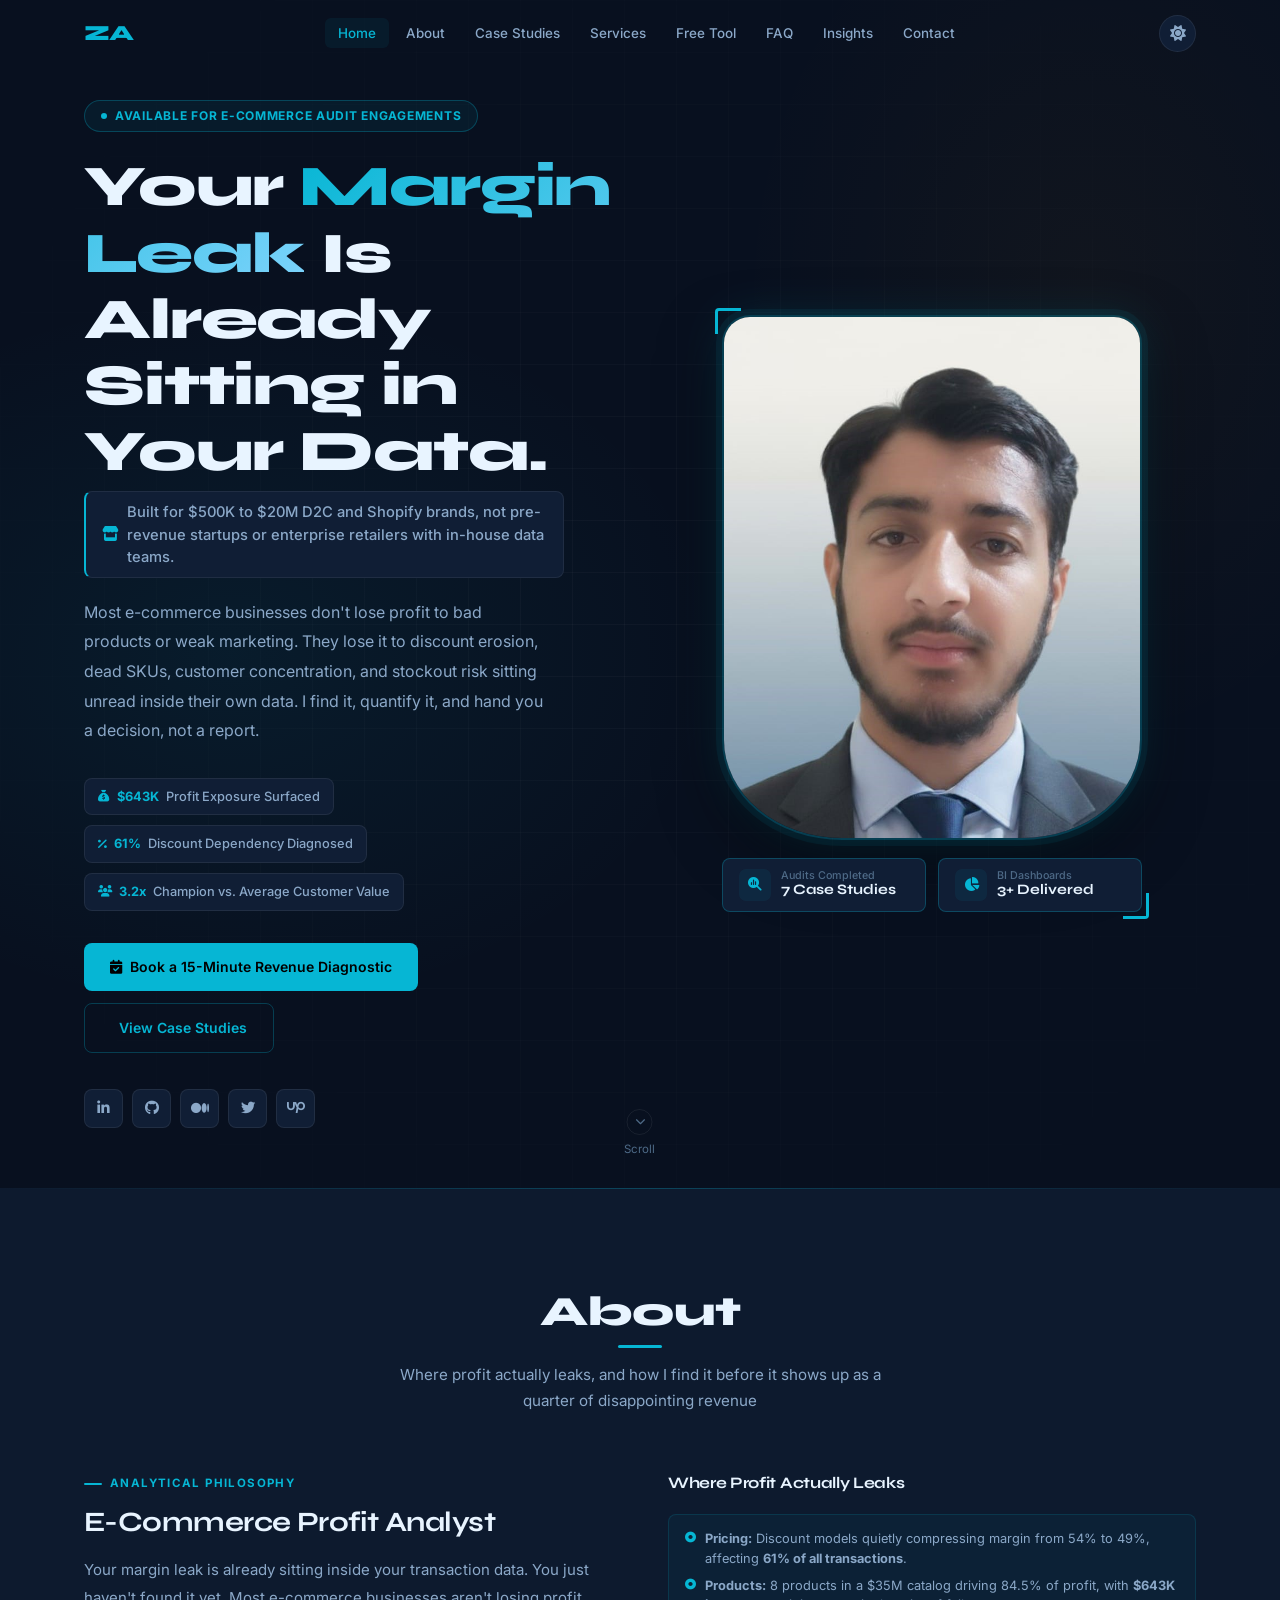
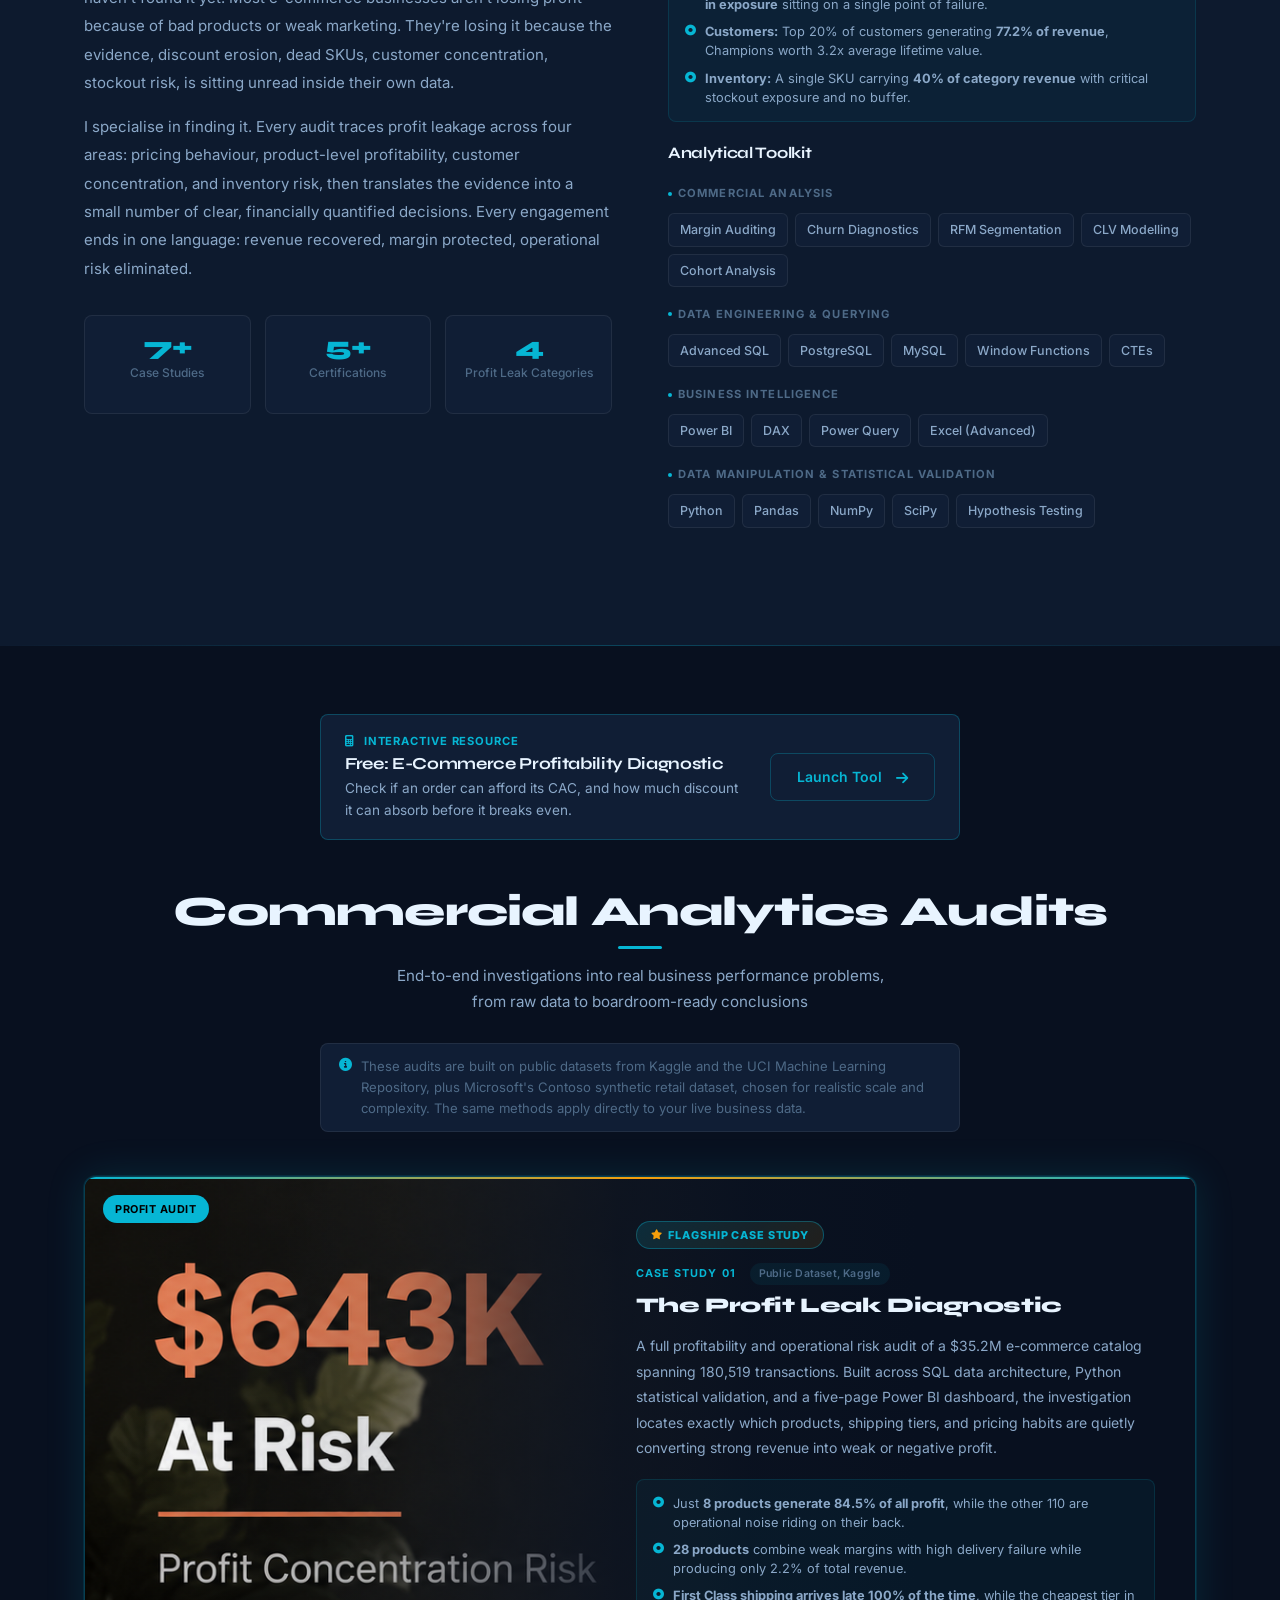
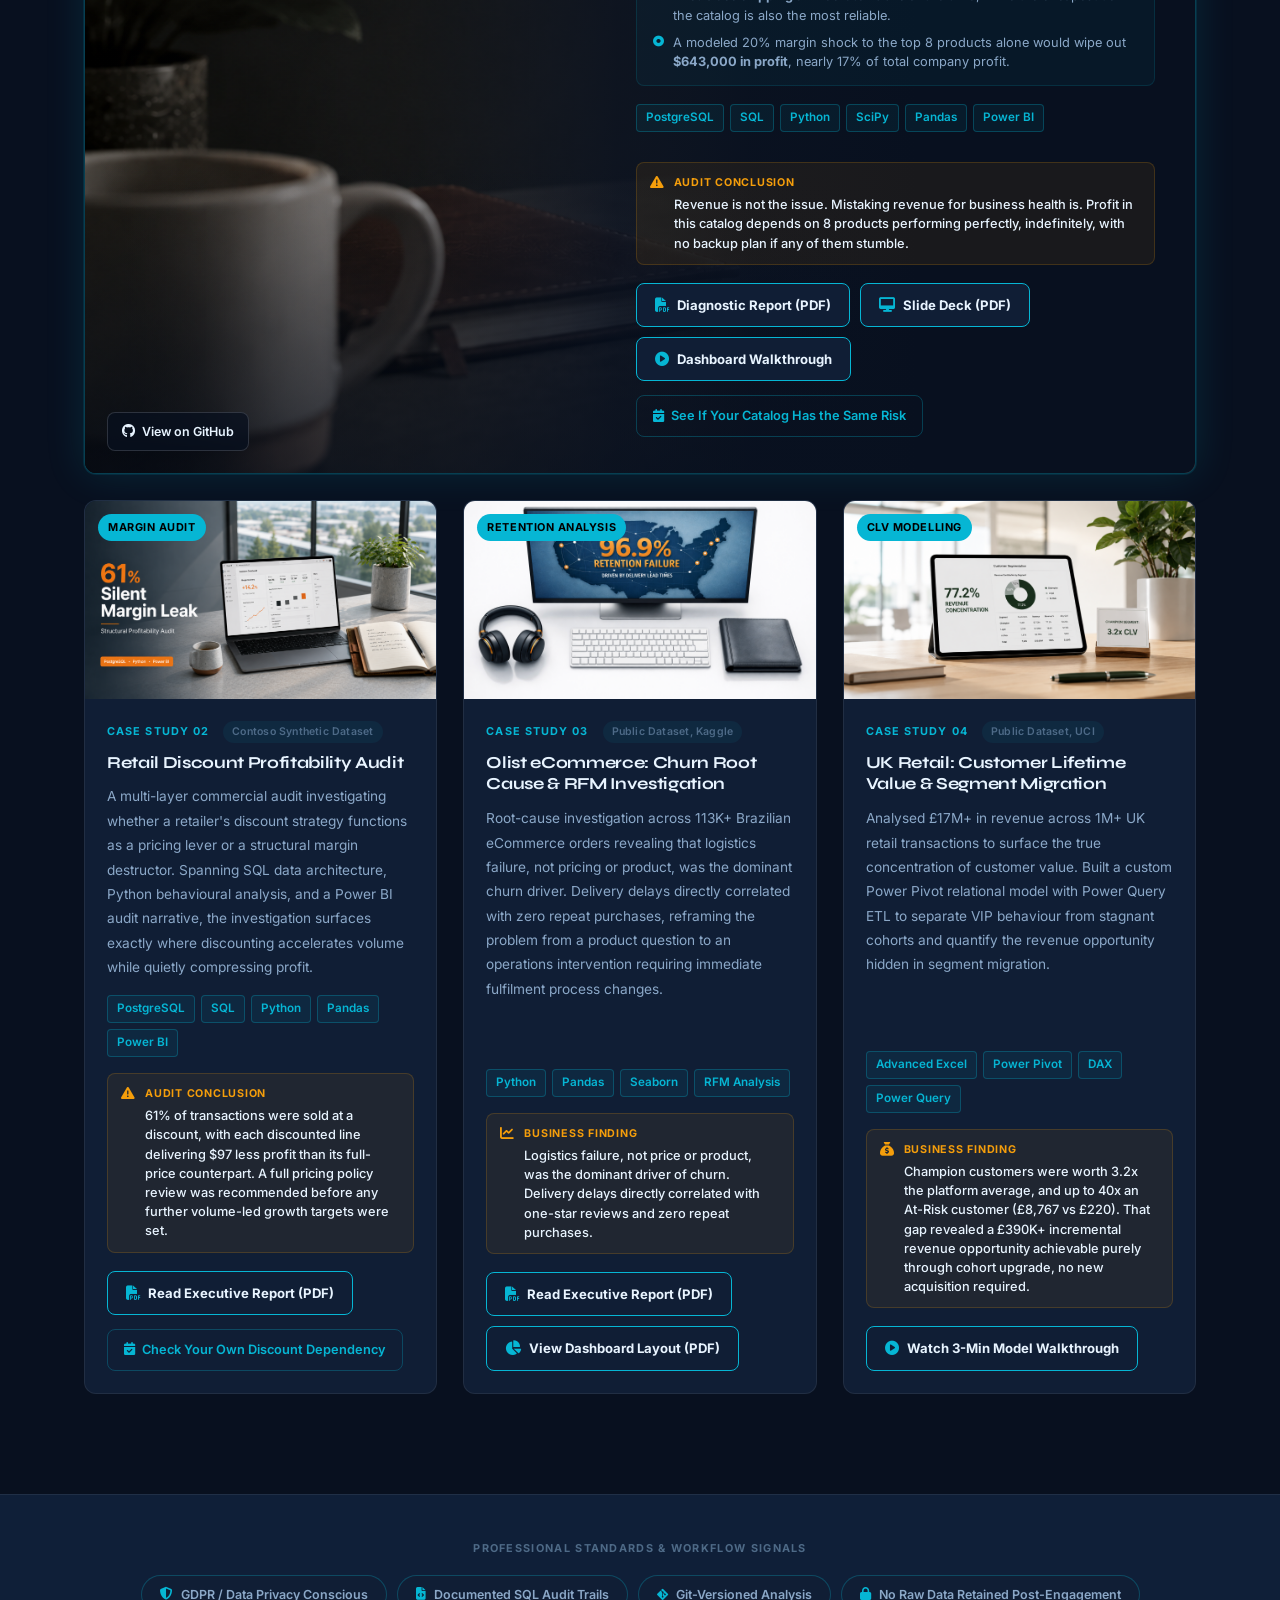
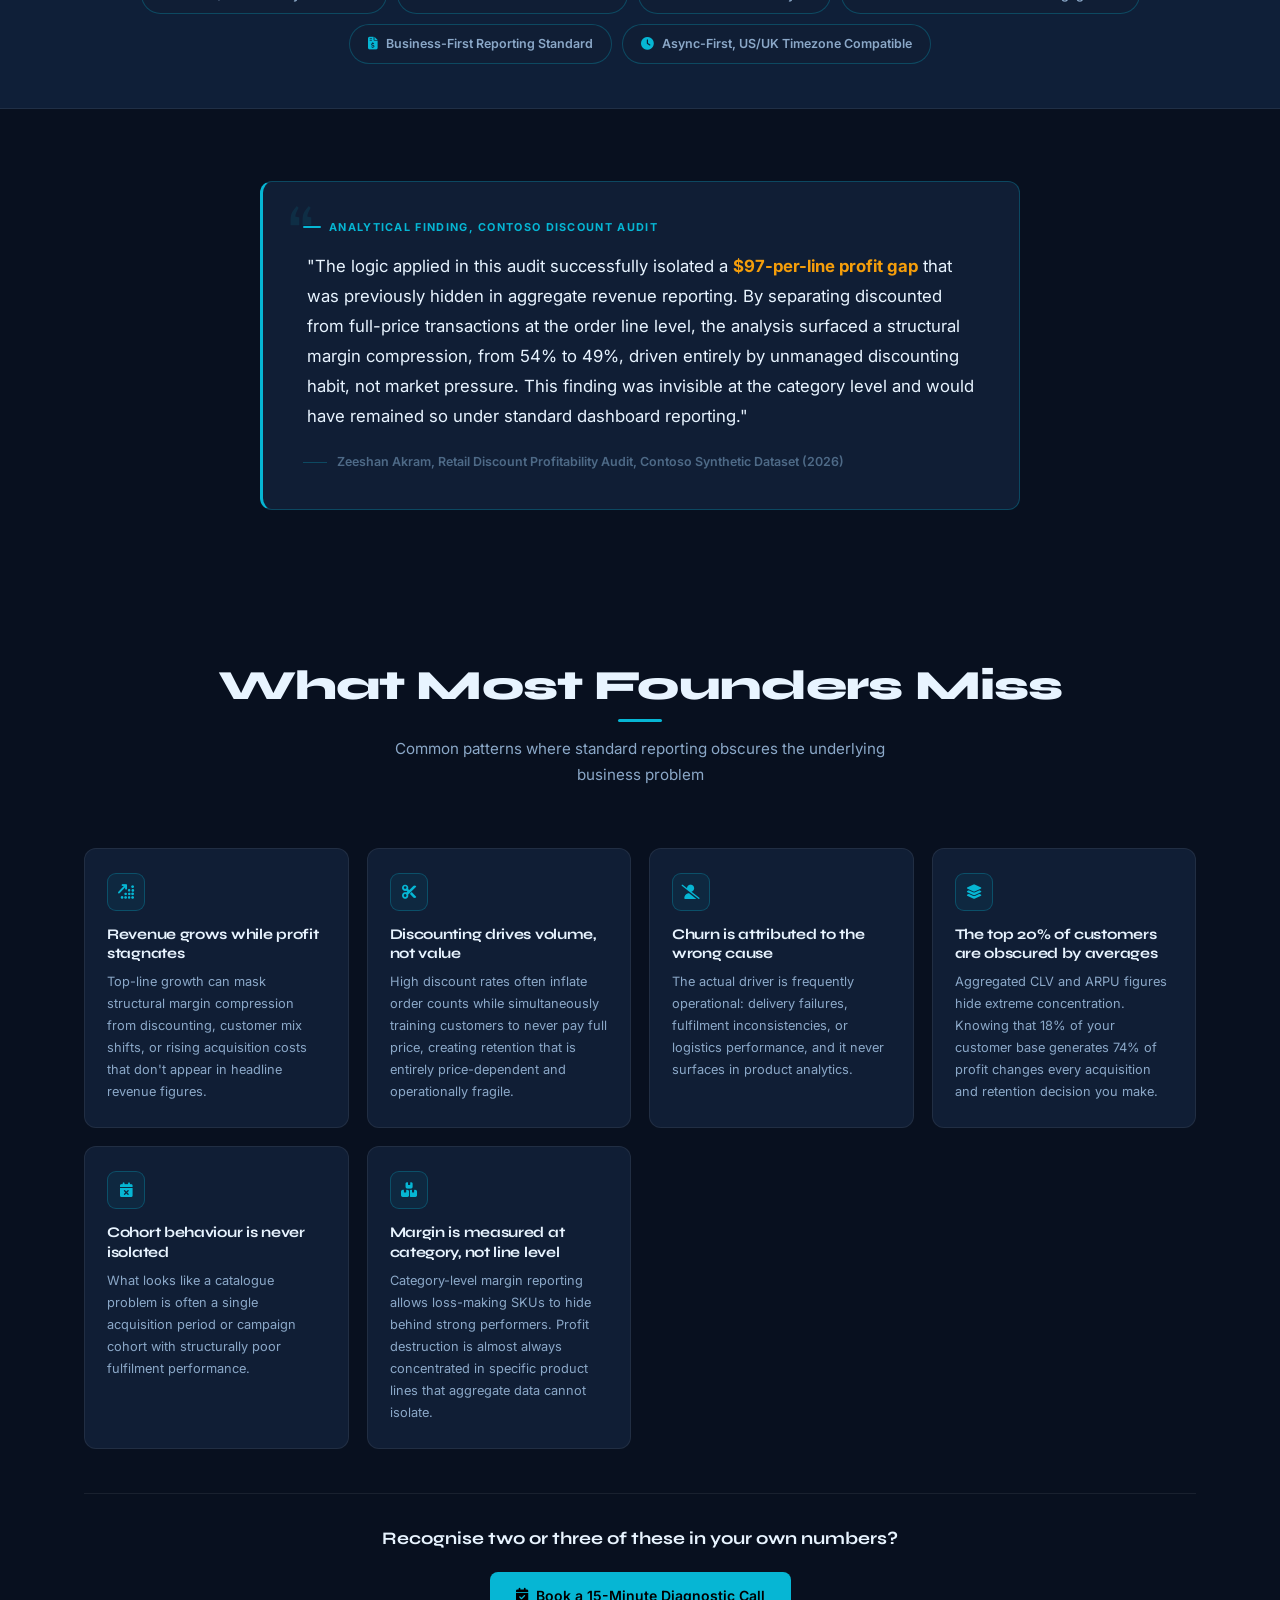
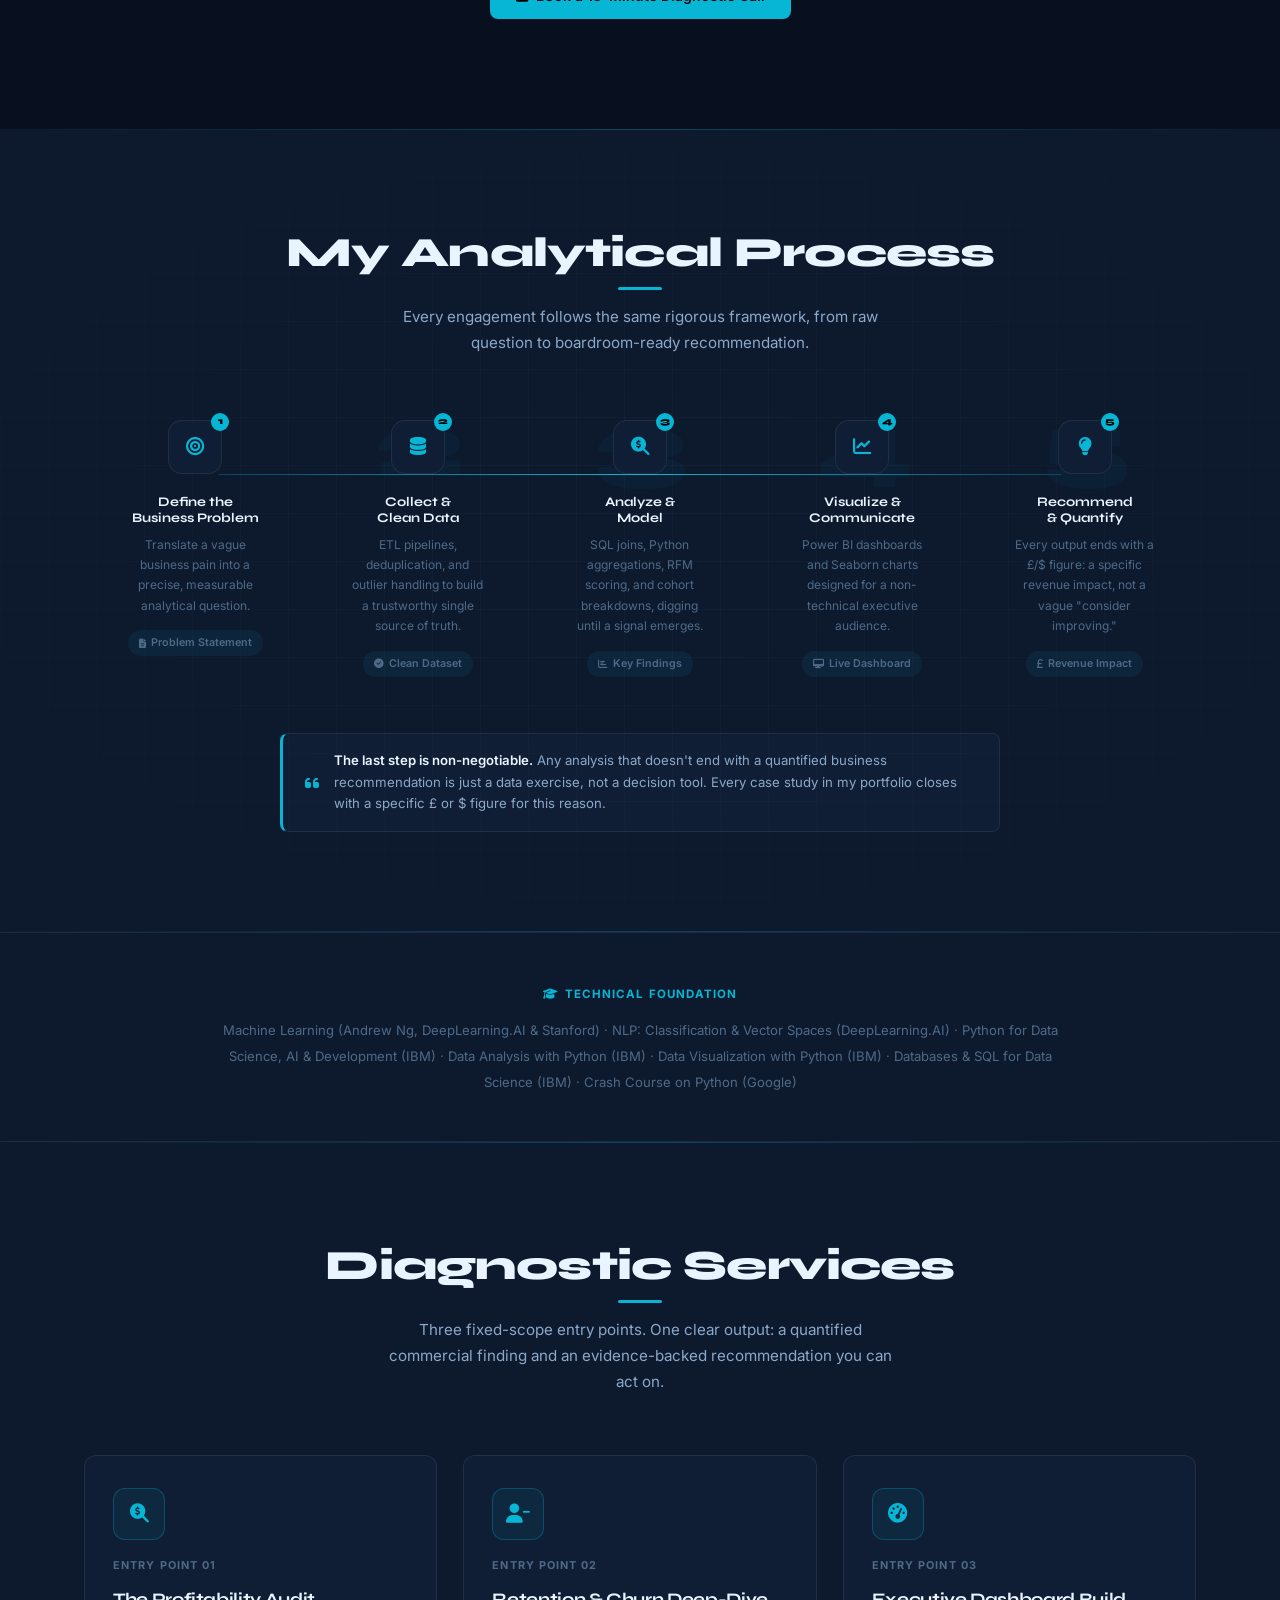
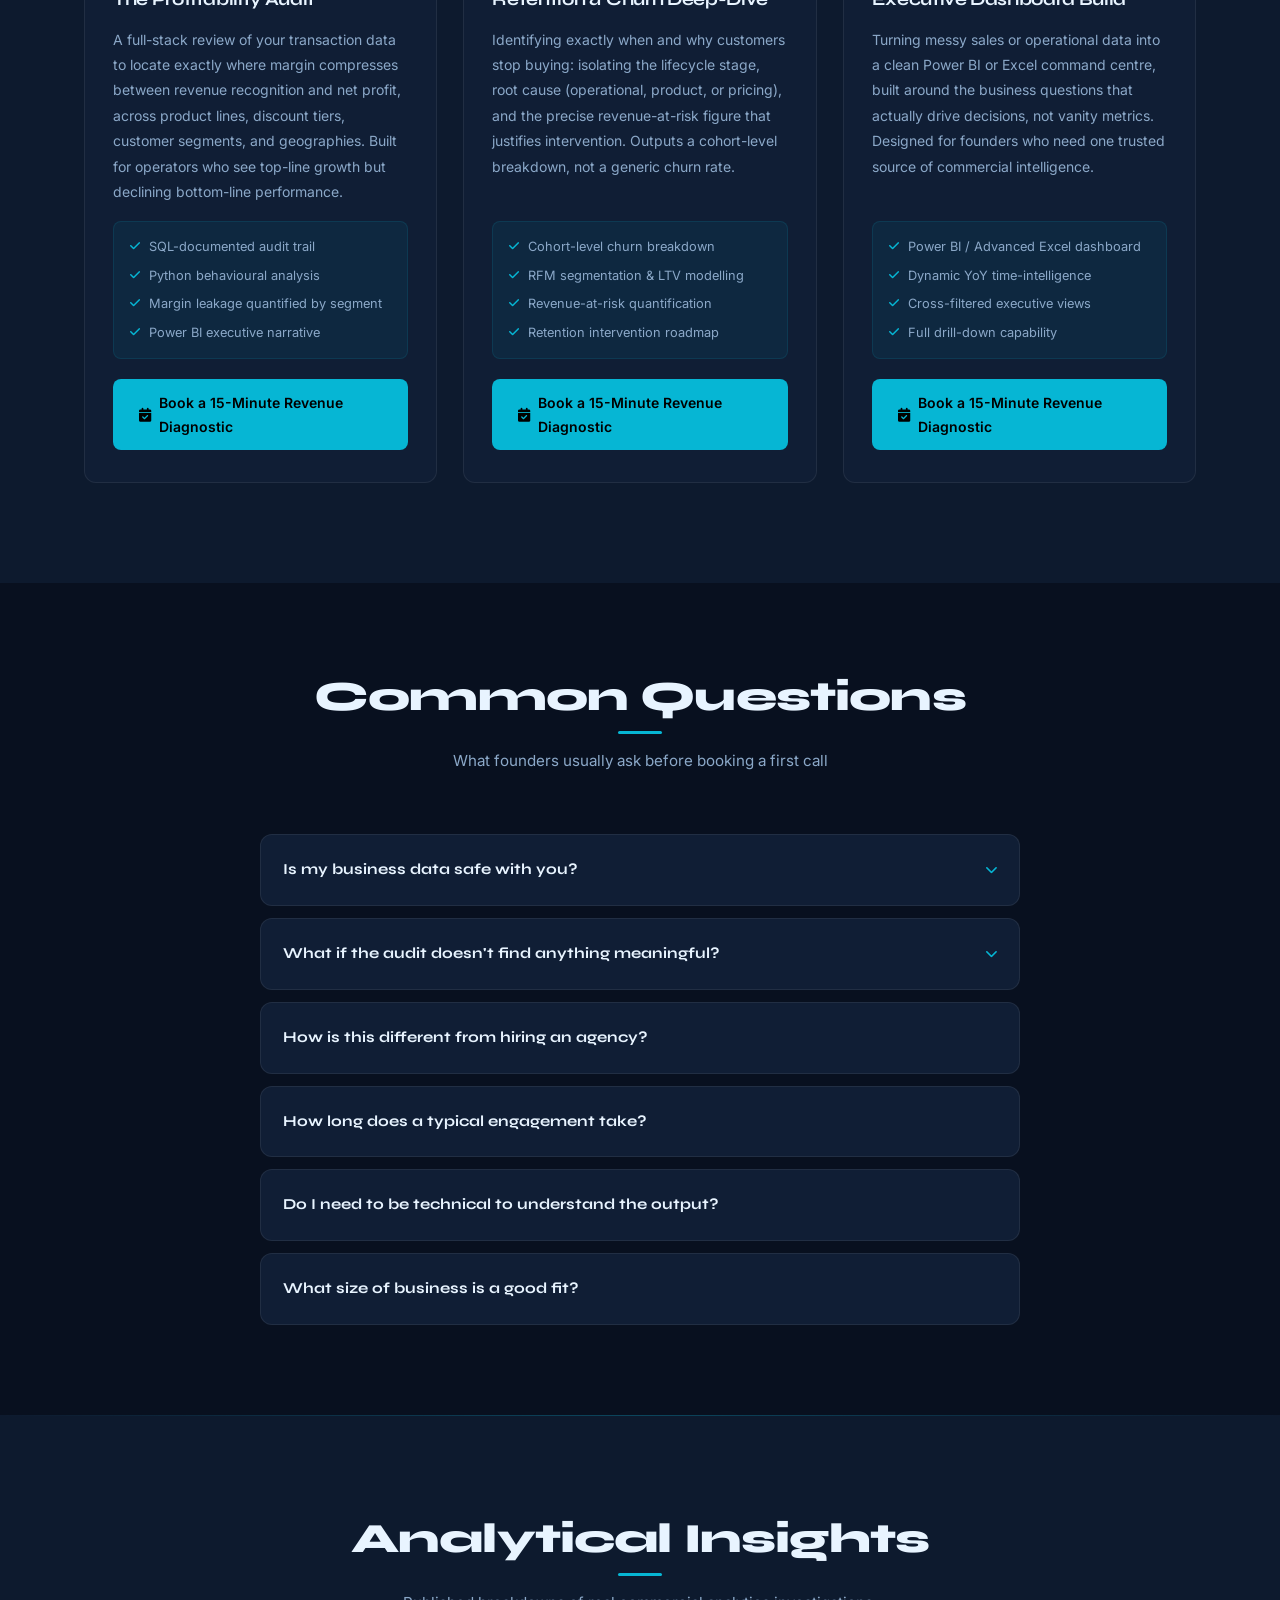
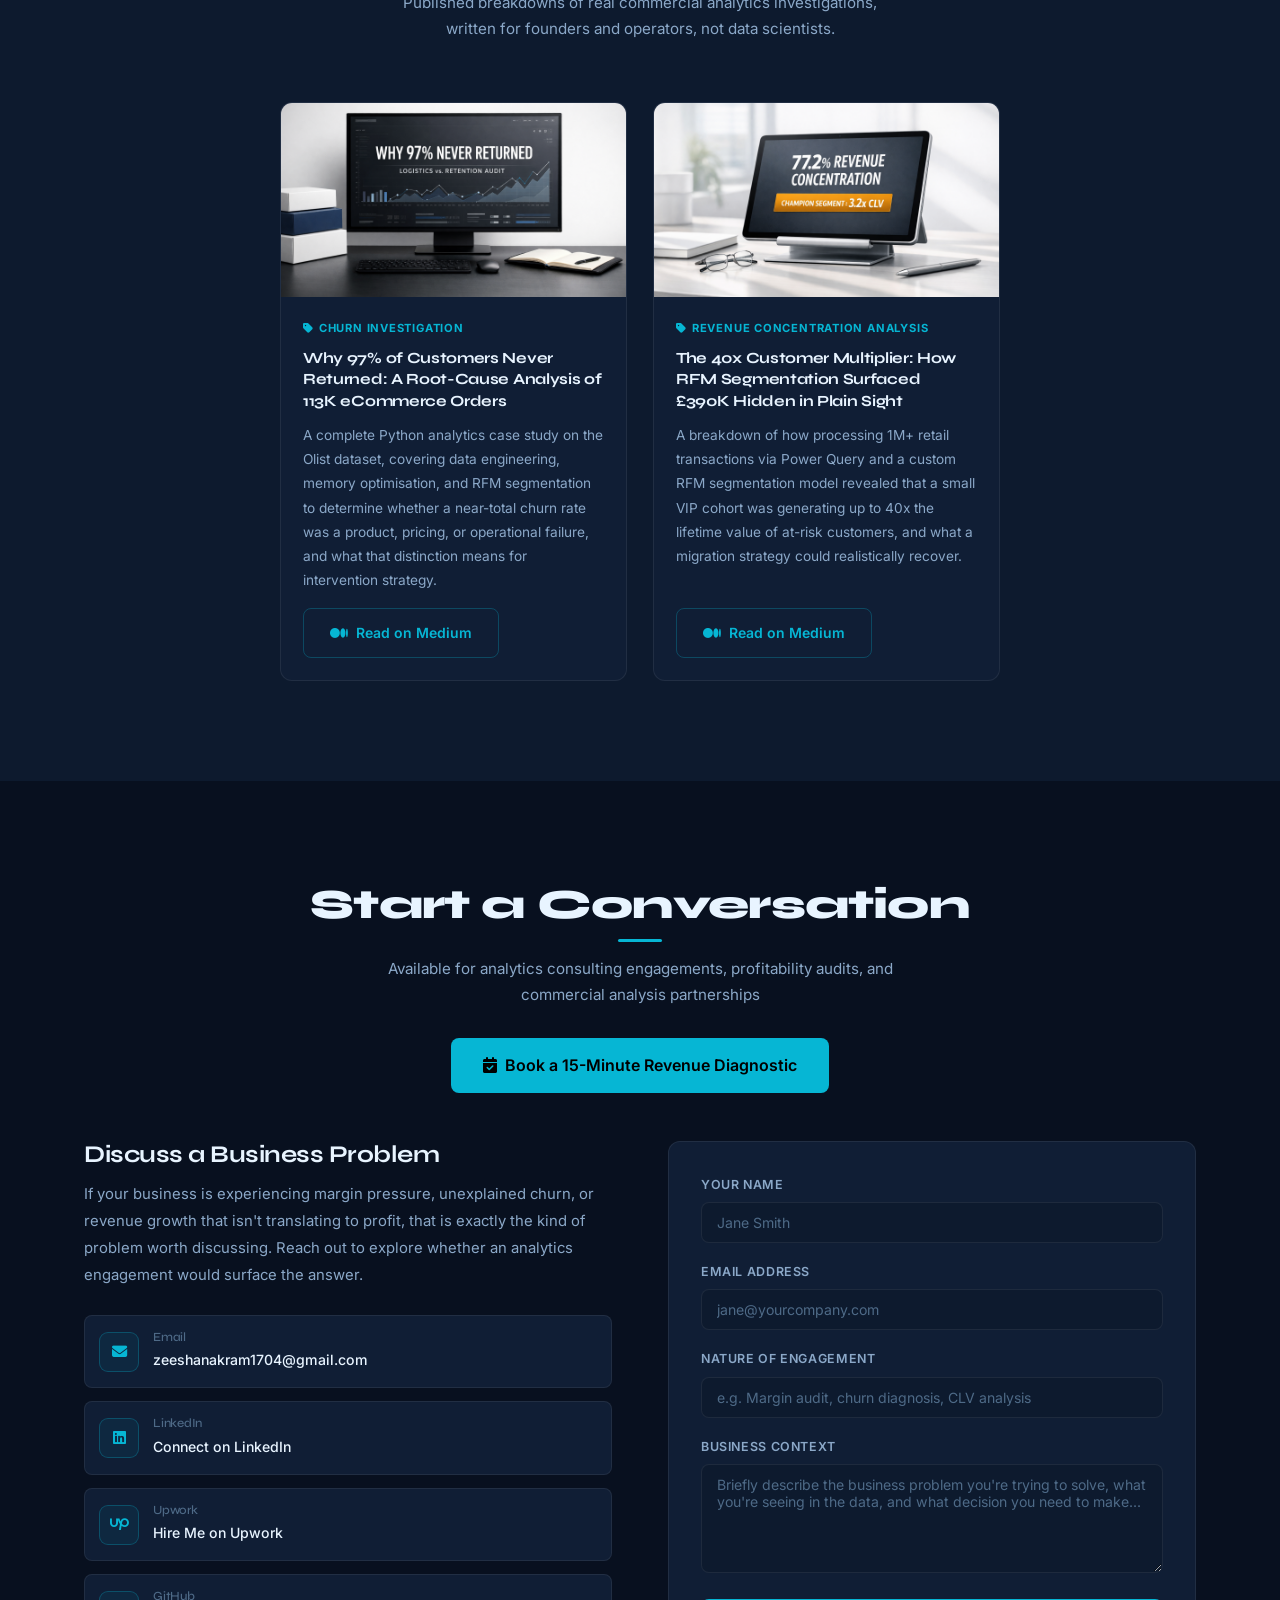
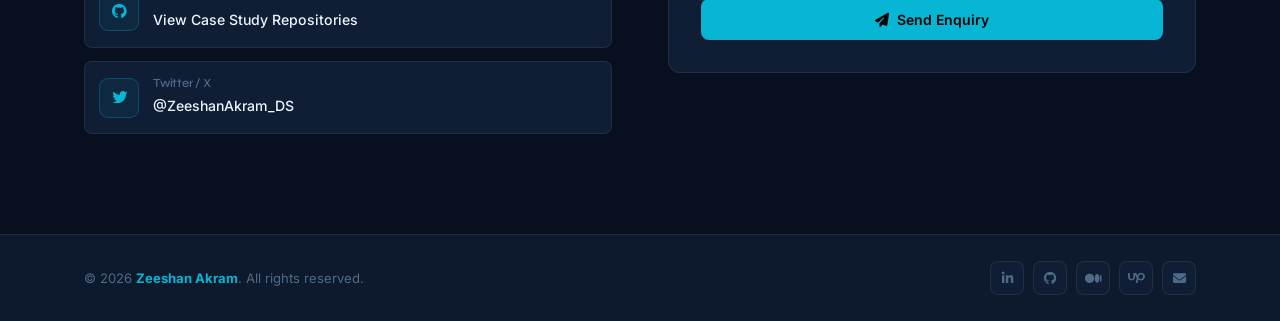
==== commit 00271270: "feat(tools): add e-commerce profitability calculator Client-side diagnostic tool for single-order ec" ====
--- a/index.html
+++ b/index.html
@@ -1172,6 +1172,7 @@
       <li><a href="#about" class="nl">About</a></li>
       <li><a href="#projects" class="nl">Case Studies</a></li>
       <li><a href="#diagnostic-services" class="nl">Services</a></li>
+      <li><a href="./tools/profit-calculator.html" class="nl">Free Tool</a></li>
       <li><a href="#faq" class="nl">FAQ</a></li>
       <li><a href="#blogs" class="nl">Insights</a></li>
       <li><a href="#contact" class="nl">Contact</a></li>
@@ -1284,6 +1285,22 @@
 <!-- CASE STUDIES -->
 <section id="projects" class="projects">
   <div class="container">
+    <a href="./tools/profit-calculator.html" class="ds-note rv" style="display:flex;align-items:center;justify-content:space-between;text-decoration:none;margin-bottom:48px;border-color:var(--baccent);background:var(--card);padding:18px 24px;">
+      <div>
+        <div style="font-size:0.7rem;font-weight:700;letter-spacing:0.08em;text-transform:uppercase;color:var(--cyan);margin-bottom:4px;">
+          <i class="fas fa-calculator" style="margin-right:6px;"></i> Interactive Resource
+        </div>
+        <h3 style="font-family:'Syne',sans-serif;font-size:1.05rem;font-weight:700;color:var(--t1);margin-bottom:4px;">
+          Free: E-Commerce Profitability Diagnostic
+        </h3>
+        <p style="color:var(--t2);font-size:0.85rem;margin:0;">
+          Check if an order can afford its CAC, and how much discount it can absorb before it breaks even.
+        </p>
+      </div>
+      <div class="btn btn-outline" style="flex-shrink:0;margin-left:18px;">
+        Launch Tool <i class="fas fa-arrow-right" style="margin-left:6px;"></i>
+      </div>
+    </a>
     <div class="sec-hd rv"><h2>Commercial Analytics Audits</h2><p>End-to-end investigations into real business performance problems, from raw data to boardroom-ready conclusions</p></div>
     <p class="ds-note rv"><i class="fas fa-circle-info"></i> These audits are built on public datasets from Kaggle and the UCI Machine Learning Repository, plus Microsoft's Contoso synthetic retail dataset, chosen for realistic scale and complexity. The same methods apply directly to your live business data.</p>
     <div class="csgrid">
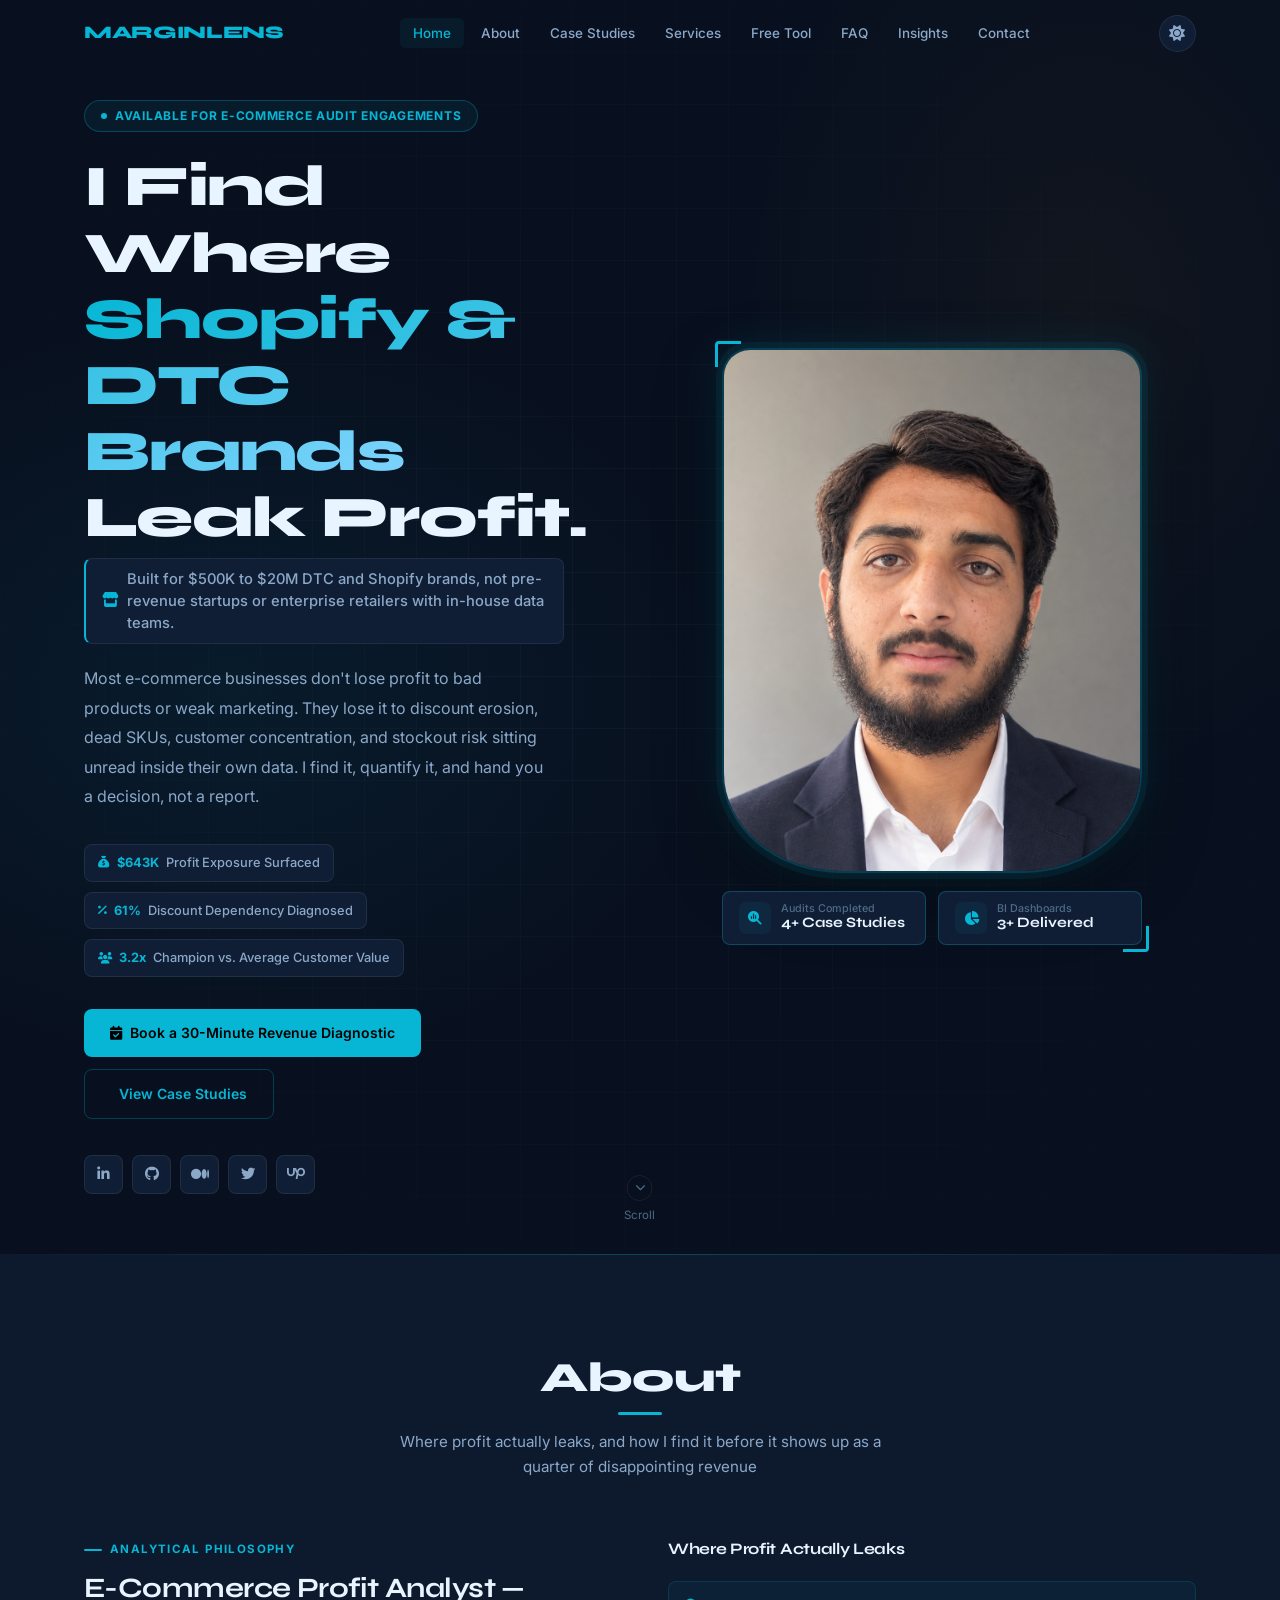
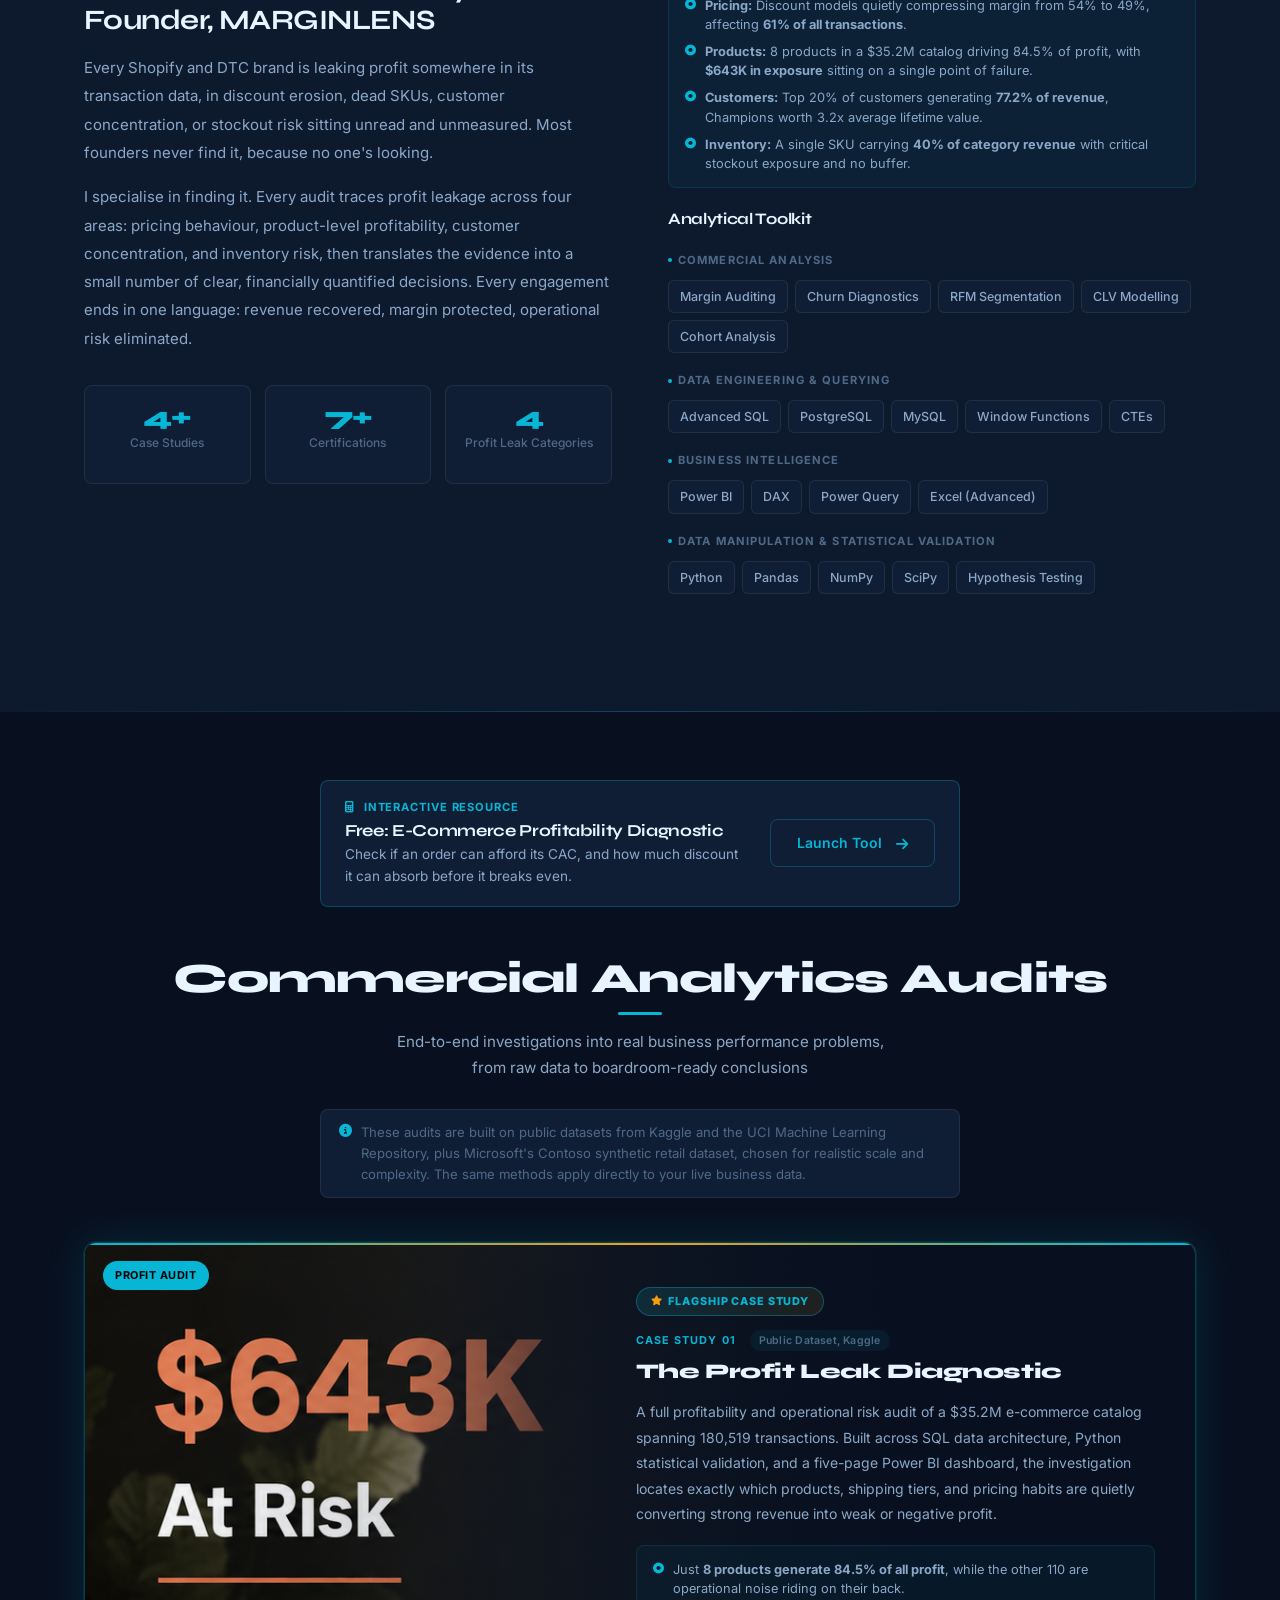
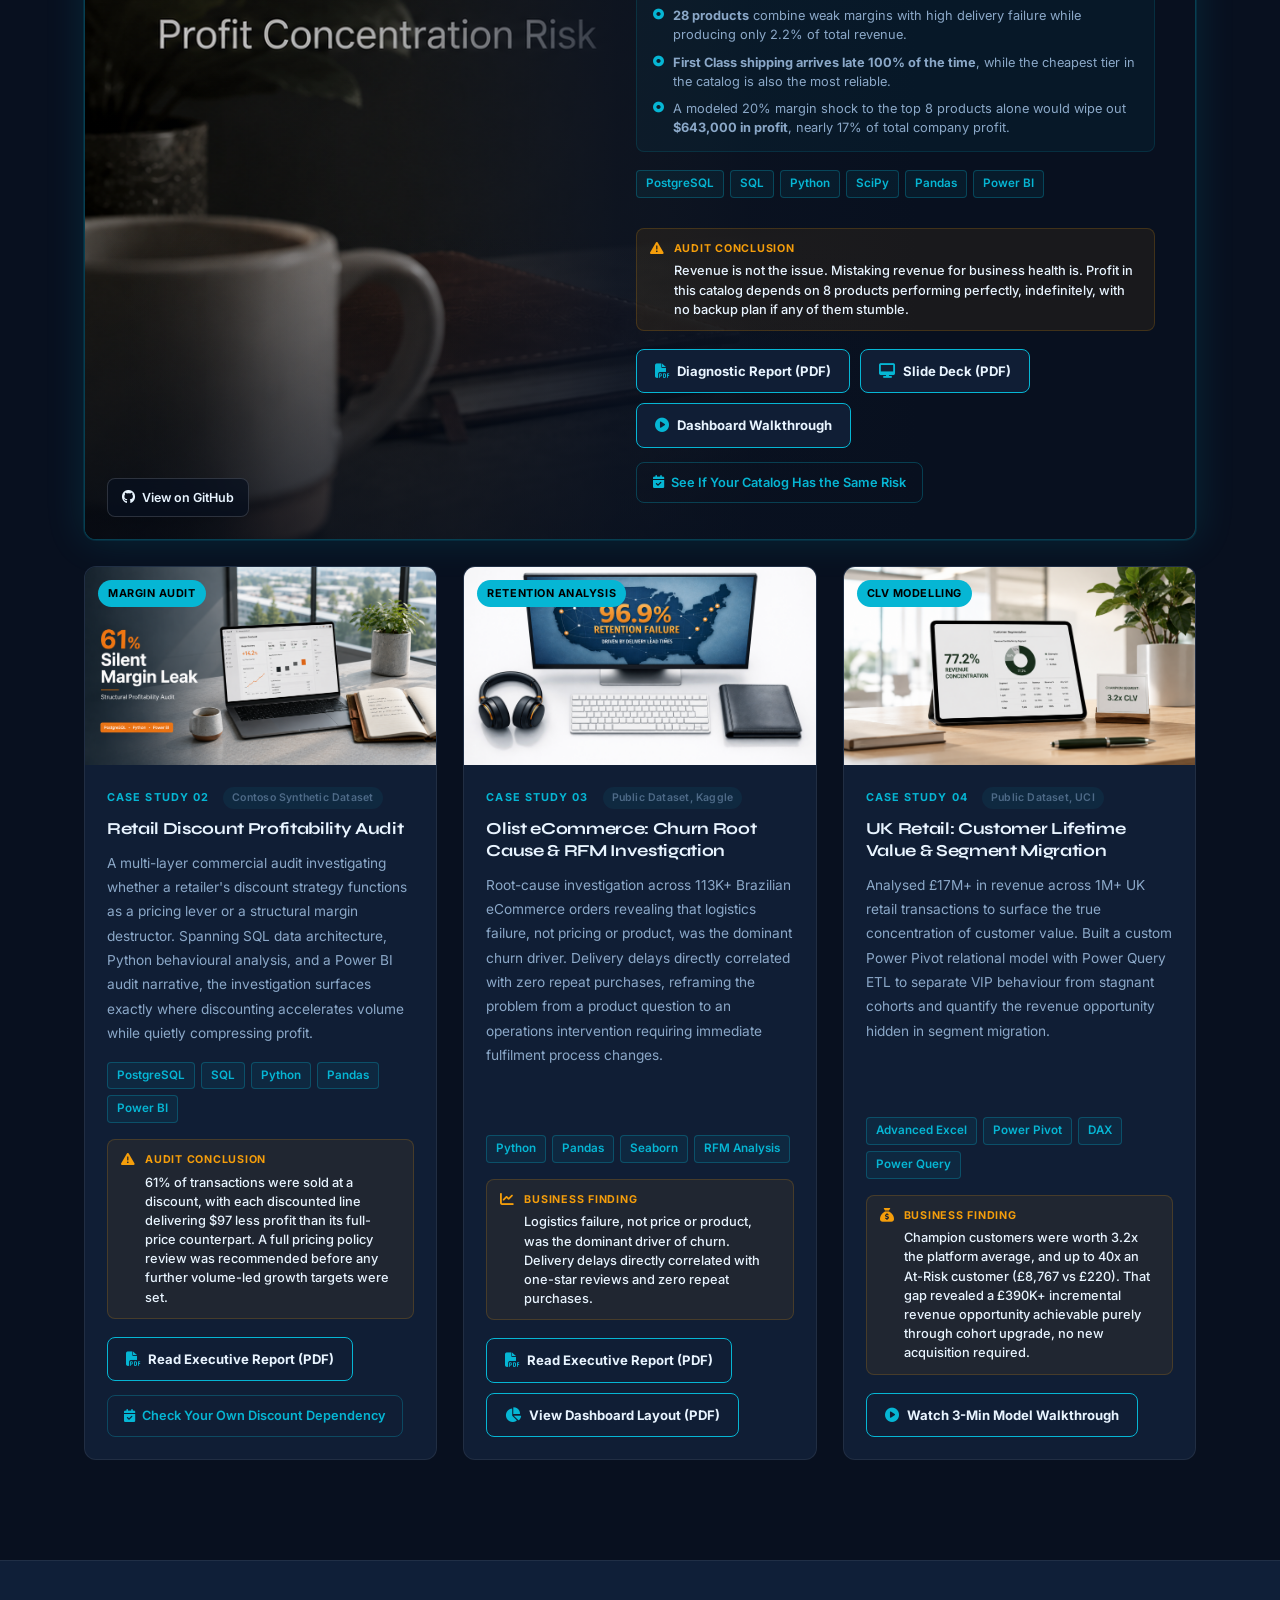
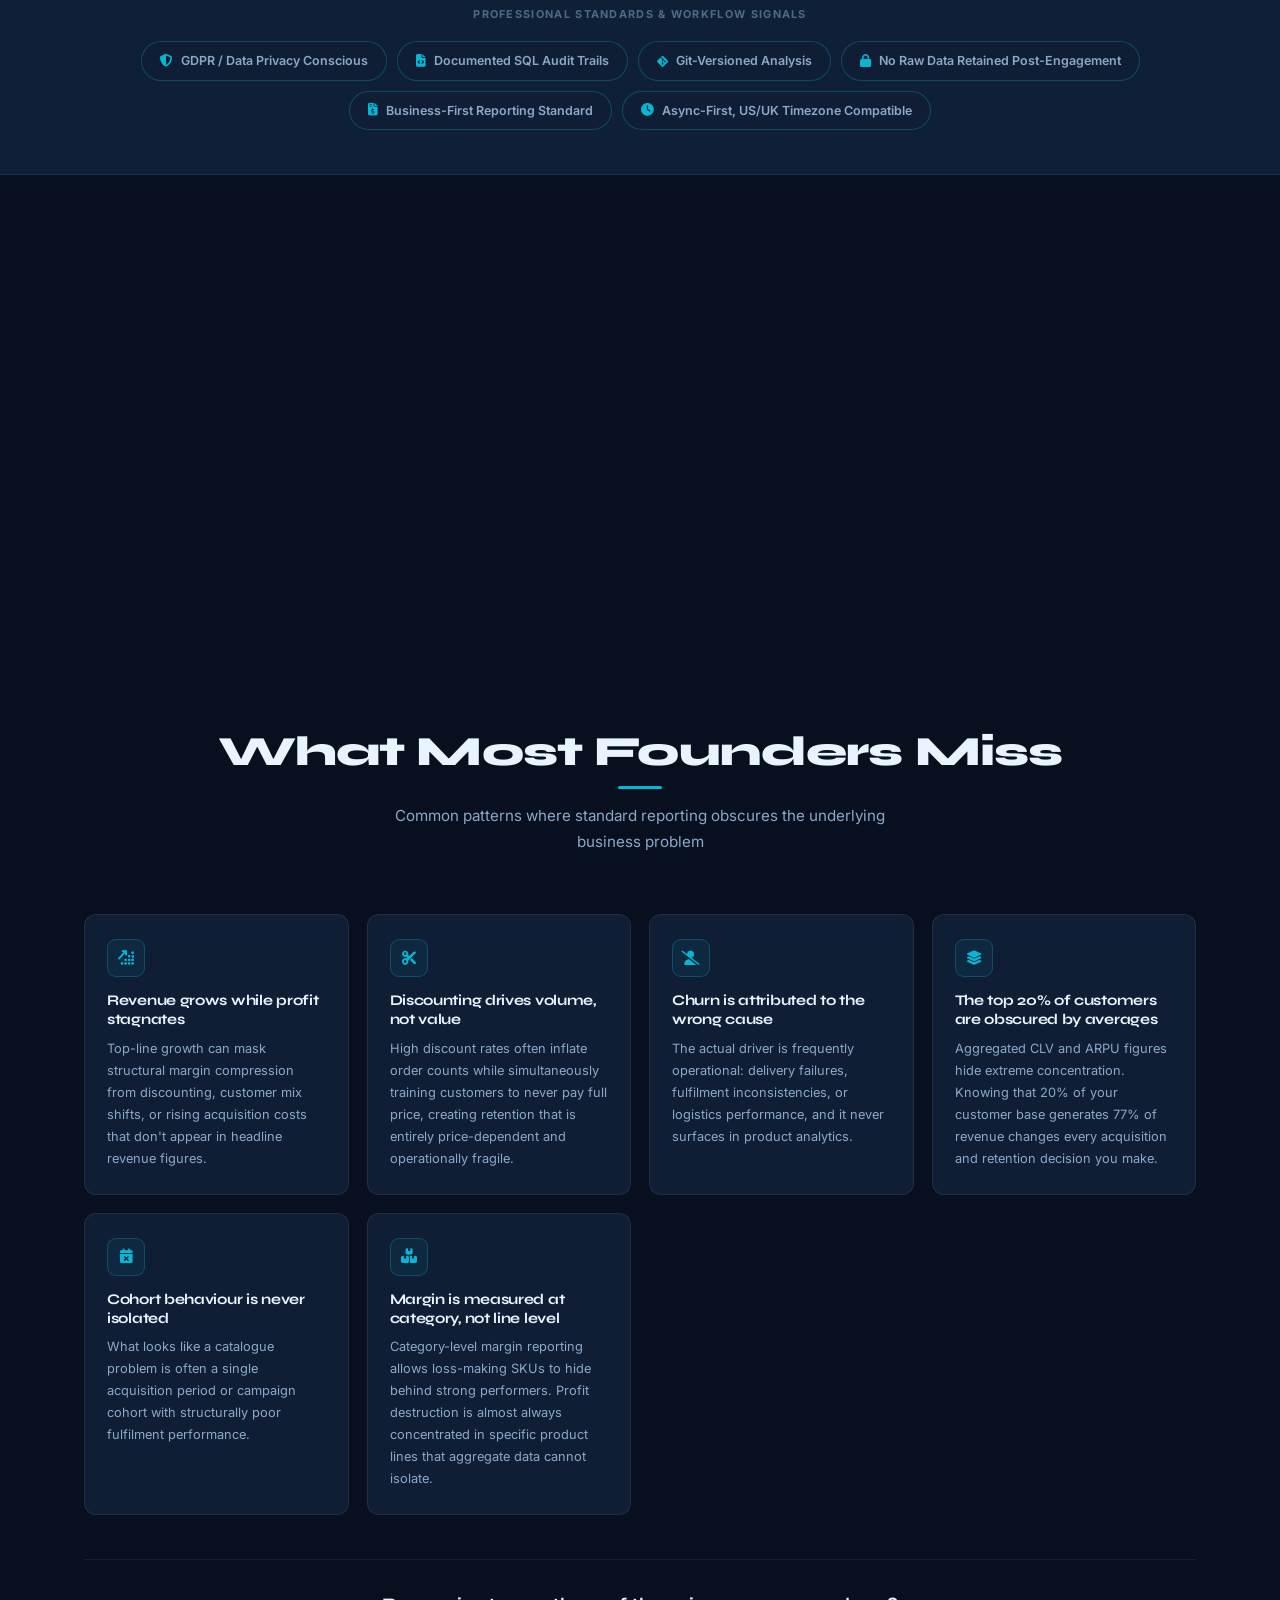
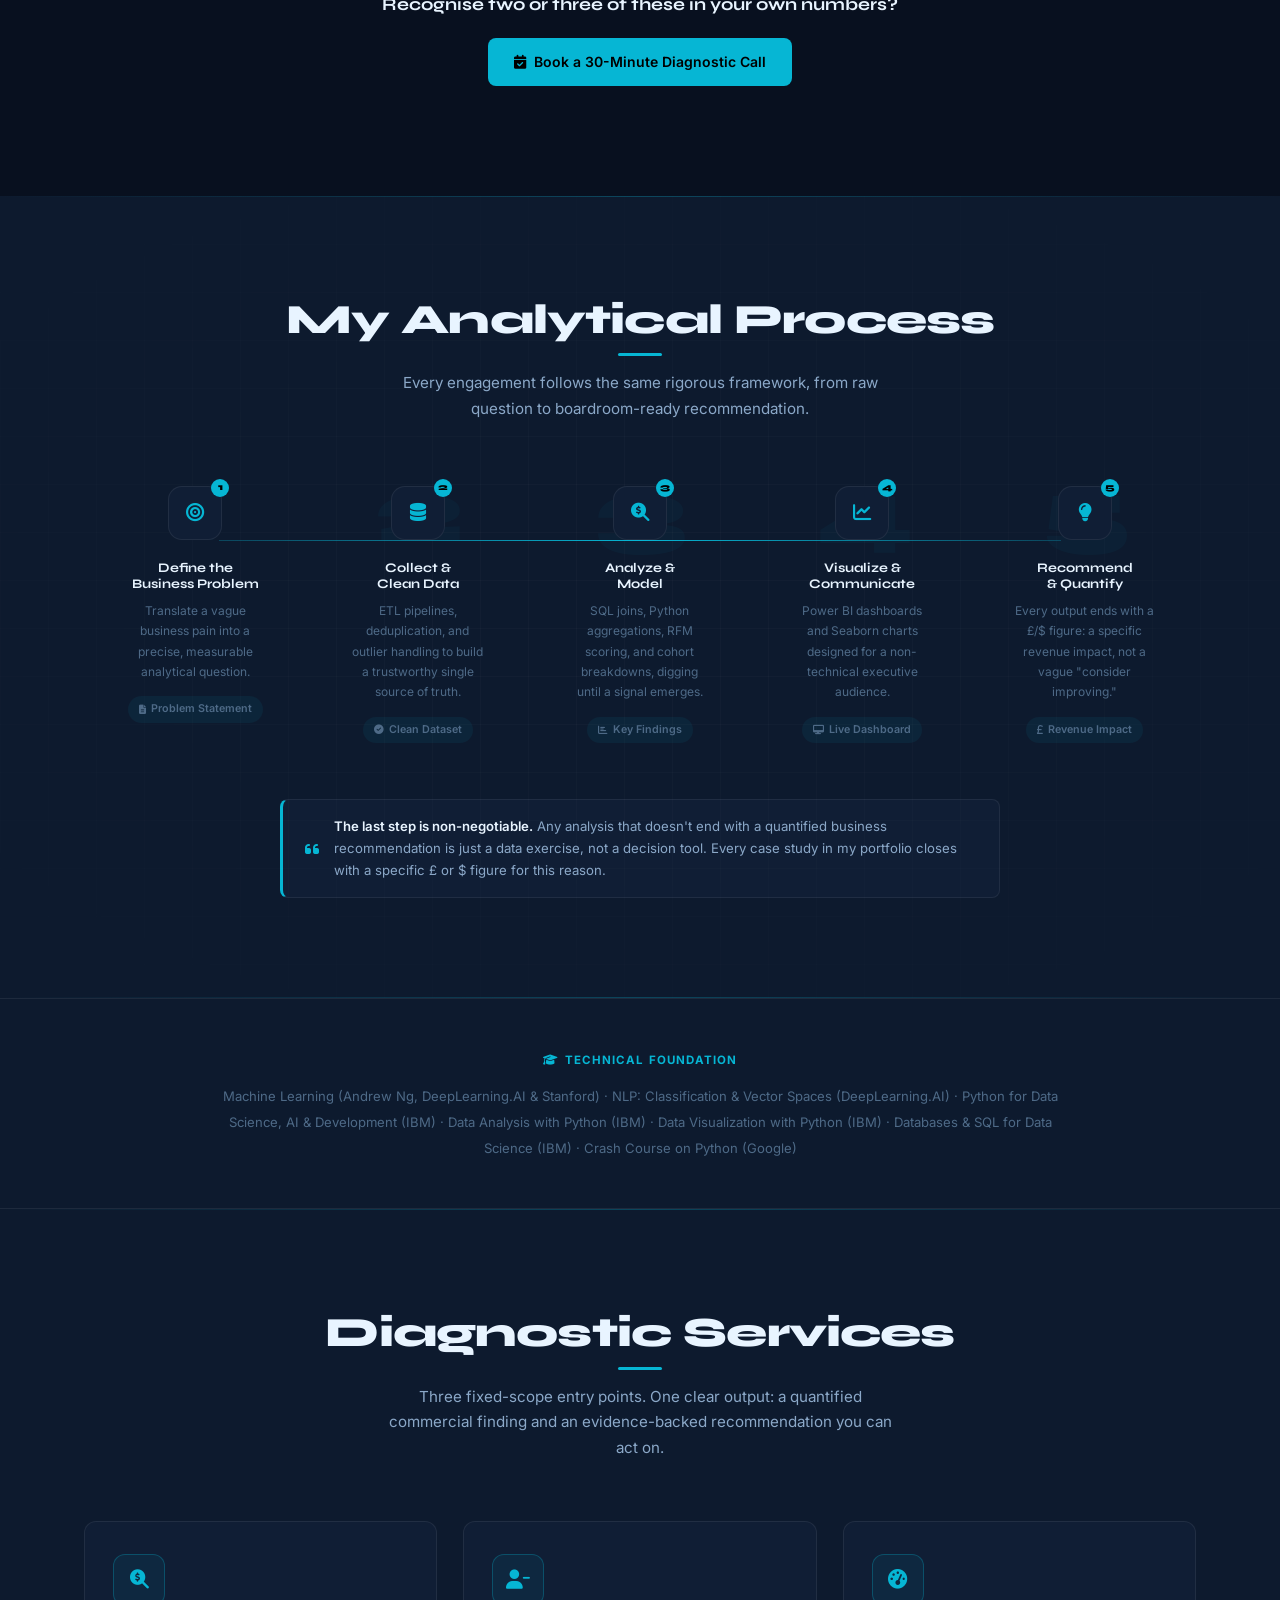
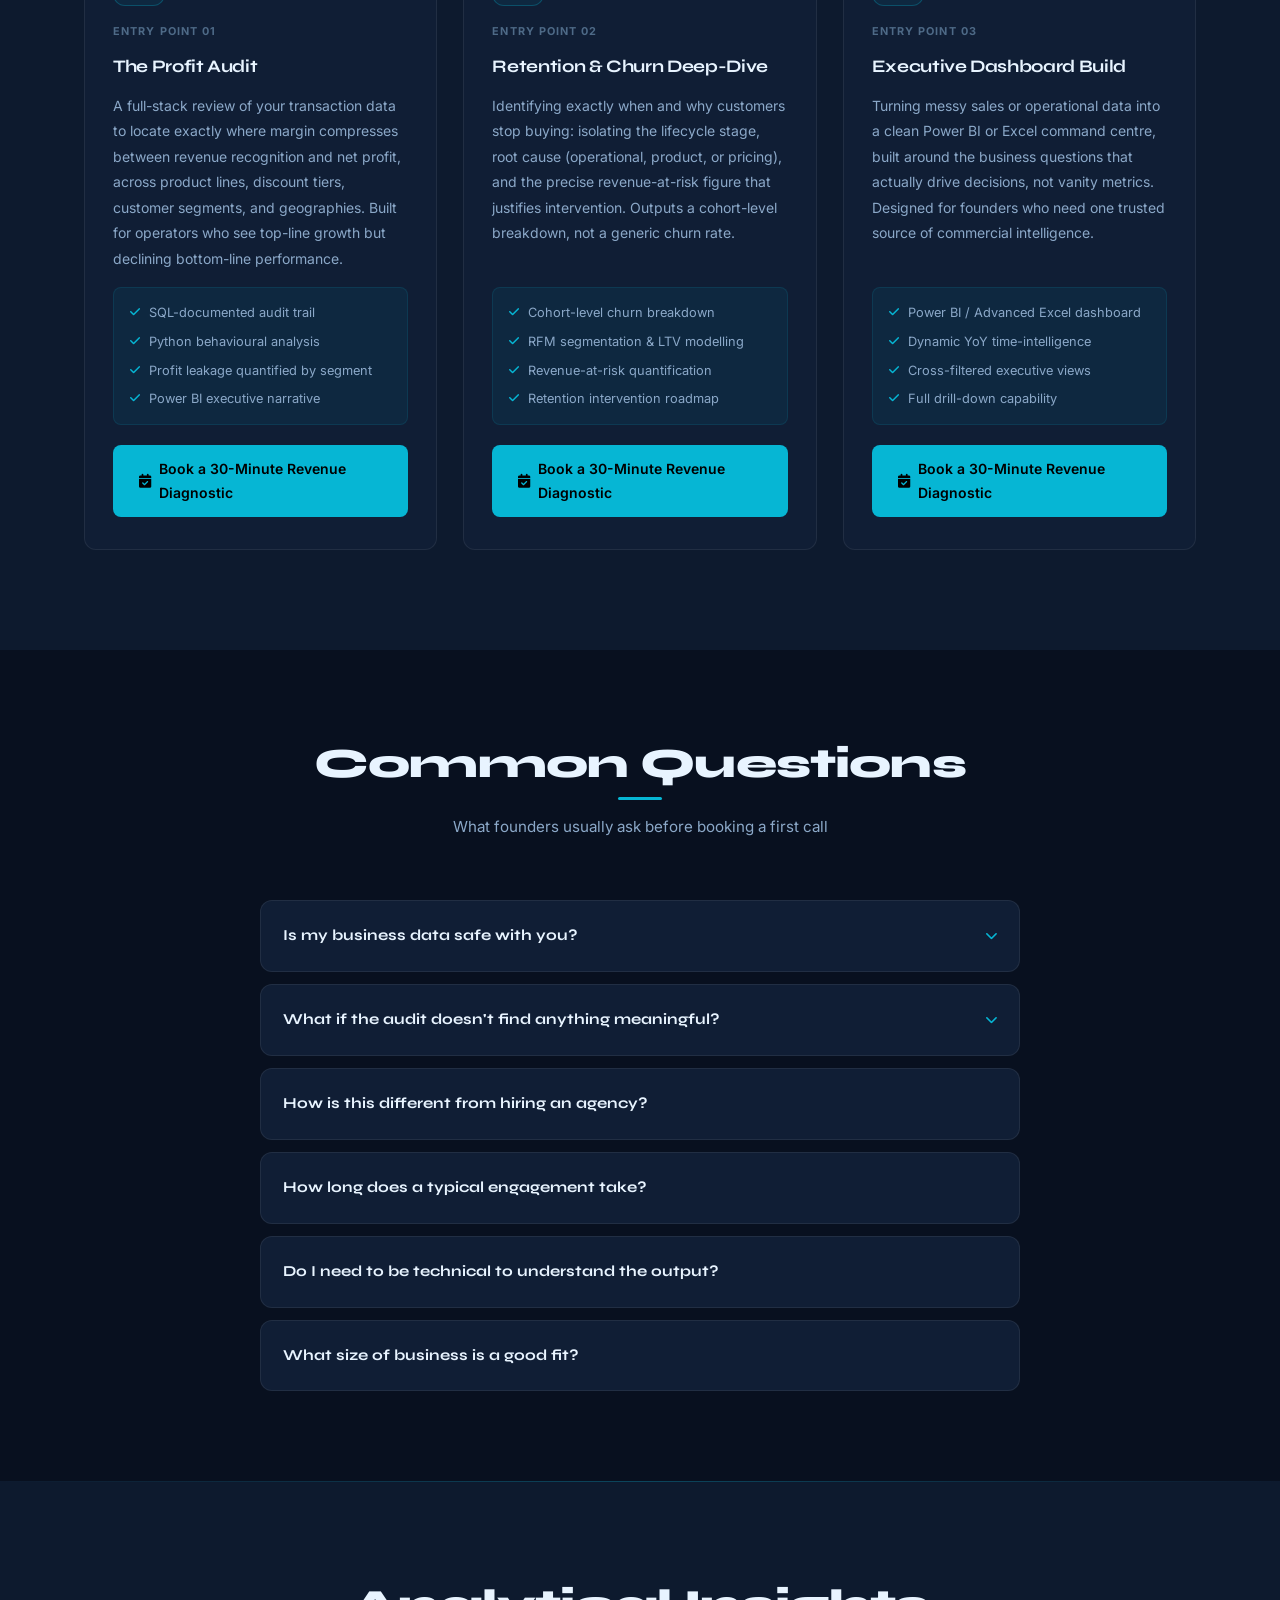
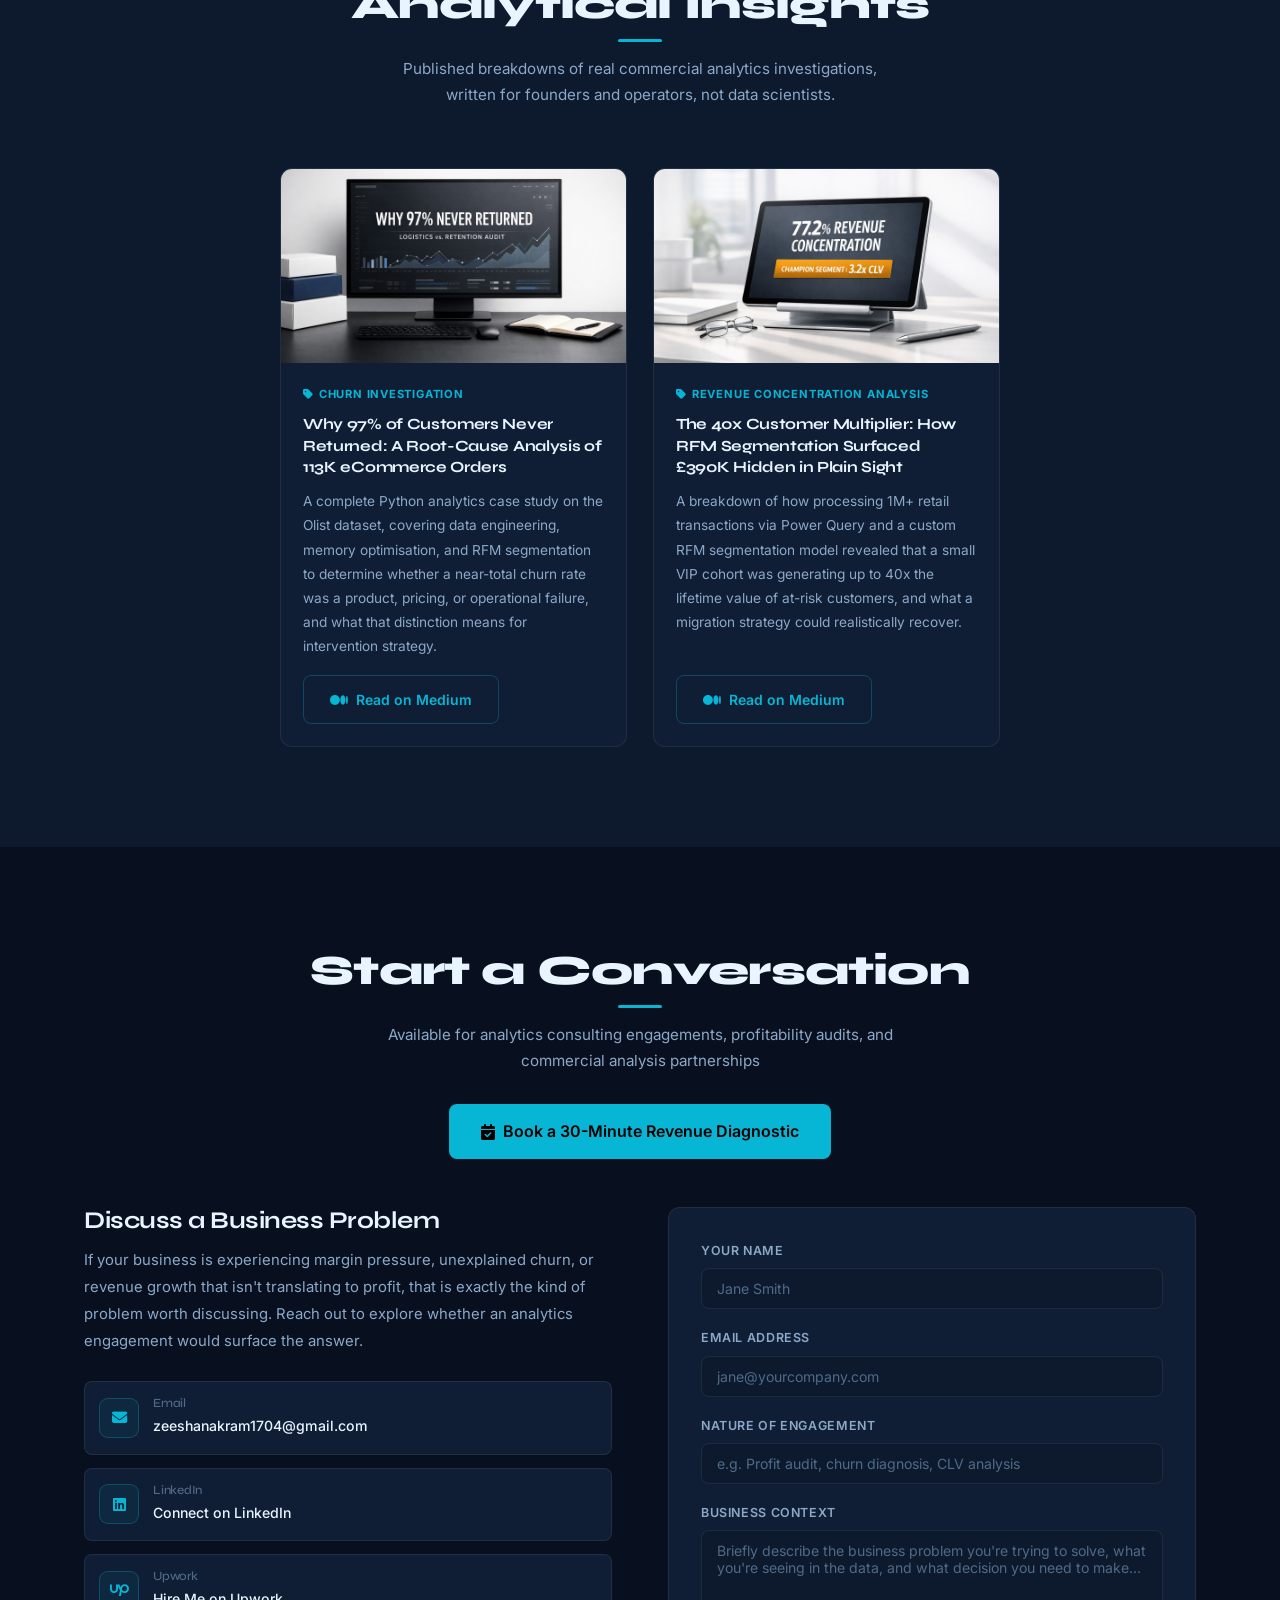
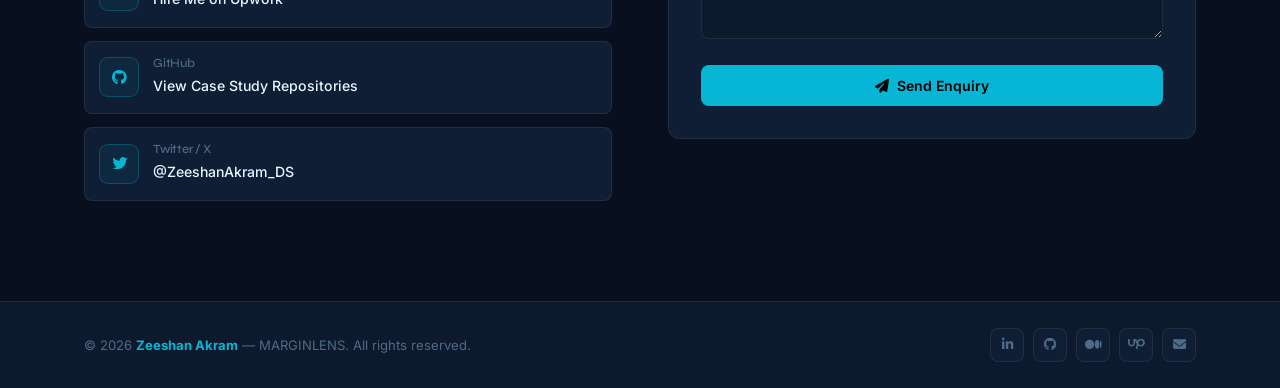
==== commit 753771d1: "fix: Updated Profile picutre. Updated info at about and hero section. Fix inconsistency of calendly " ====
--- a/index.html
+++ b/index.html
@@ -4,12 +4,12 @@
 <meta charset="UTF-8">
 <meta name="viewport" content="width=device-width, initial-scale=1.0">
 <meta name="google-site-verification" content="KiqOvXdudqZ4qB9IKkTtw_0Kvg82ZIx_hcRjn_CfCK8" />
-<meta name="description" content="Zeeshan Akram, E-Commerce Profit & Margin Analyst. Auditing margin leakage, discount dependency, and operational inefficiency for e-commerce founders and operators.">
-<meta name="keywords" content="profitability analyst, margin audit, revenue leakage, ecommerce analytics, ecommerce profit audit, discount profitability, D2C consultant, Shopify data analyst, zeeshan akram">
+<meta name="description" content="Zeeshan Akram, Founder of MARGINLENS. I find where Shopify & DTC brands leak profit — auditing discount dependency, product concentration, and operational risk for e-commerce founders.">
+<meta name="keywords" content="profit leak diagnostic, ecommerce profitability analyst, margin audit, revenue leakage, ecommerce analytics, discount profitability, DTC consultant, Shopify data analyst, marginlens, zeeshan akram">
 <meta name="author" content="Zeeshan Akram">
-<meta property="og:title" content="Zeeshan Akram, E-Commerce Profit & Margin Analyst">
-
-<meta property="og:description" content="Auditing margin leakage, discount dependency, and operational inefficiency for e-commerce founders and operators. Every engagement ends with a decision, not a report.">
+<meta property="og:title" content="Zeeshan Akram | MARGINLENS — I Find Where Shopify & DTC Brands Leak Profit">
+
+<meta property="og:description" content="I find where Shopify & DTC brands leak profit. Auditing discount dependency, product concentration, and operational risk for e-commerce founders and operators. Every engagement ends with a decision, not a report.">
 
 <meta property="og:type" content="website">
 
@@ -25,7 +25,7 @@
 <meta name="twitter:card" content="summary_large_image">
 
 <meta name="twitter:image" content="https://zeeshan-portfolio-swart.vercel.app/assets/images/og-image.jpg">
-<title>Zeeshan Akram, E-Commerce Profit & Margin Analyst</title>
+<title>Zeeshan Akram | MARGINLENS — I Find Where Shopify & DTC Brands Leak Profit</title>
 <link rel="icon" href="./assets/images/favicon.ico">
 
 <script async src="https://www.googletagmanager.com/gtag/js?id=G-68RPSGRBEM"></script>
@@ -130,7 +130,7 @@
 .navbar{position:fixed;top:0;left:0;right:0;z-index:1000;transition:var(--ease);}
 .navbar.solid{background:var(--nav);backdrop-filter:blur(20px);-webkit-backdrop-filter:blur(20px);border-bottom:1px solid var(--border);box-shadow:var(--sh);}
 .nc{max-width:1160px;margin:0 auto;padding:0 24px;display:flex;align-items:center;justify-content:space-between;height:66px;}
-.nlogo a{font-family:'Syne',sans-serif;font-size:1.35rem;font-weight:800;color:var(--cyan);letter-spacing:-.03em;}
+.nlogo a{font-family:'Syne',sans-serif;font-size:1.1rem;font-weight:800;color:var(--cyan);letter-spacing:-.02em;white-space:nowrap;}
 .nmenu{display:flex;gap:4px;}
 .nl{font-size:.84rem;font-weight:500;color:var(--t2);padding:7px 13px;border-radius:6px;transition:var(--ease);}
 .nl:hover,.nl.active{color:var(--cyan);background:var(--cyandim);}
@@ -461,6 +461,7 @@
   .rstats{grid-template-columns:1fr;}
   .cform{padding:22px 18px;}
   .astats{grid-template-columns:repeat(3,1fr);}
+  .nlogo a{font-size:.92rem;}
 }
 
 /* ================================================
@@ -1166,7 +1167,7 @@
 <!-- NAVBAR -->
 <nav class="navbar" id="navbar">
   <div class="nc">
-    <div class="nlogo"><a href="#home">ZA</a></div>
+    <div class="nlogo"><a href="#home">MARGINLENS</a></div>
     <ul class="nmenu" id="nmenu">
       <li><a href="#home"  class="nl">Home</a></li>
       <li><a href="#about" class="nl">About</a></li>
@@ -1189,8 +1190,8 @@
   <div class="hc">
     <div class="hcontent">
       <div class="htag"><span class="hdot"></span>Available for E-Commerce Audit Engagements</div>
-      <h1 class="htitle">Your <span class="hn">Margin Leak</span> Is Already Sitting in Your Data.</h1>
-      <p class="hicp"><i class="fas fa-store"></i> Built for $500K to $20M D2C and Shopify brands, not pre-revenue startups or enterprise retailers with in-house data teams.</p>
+      <h1 class="htitle">I Find Where <span class="hn">Shopify &amp; DTC Brands</span> Leak Profit.</h1>
+      <p class="hicp"><i class="fas fa-store"></i> Built for $500K to $20M DTC and Shopify brands, not pre-revenue startups or enterprise retailers with in-house data teams.</p>
       <p class="hdesc">Most e-commerce businesses don't lose profit to bad products or weak marketing. They lose it to discount erosion, dead SKUs, customer concentration, and stockout risk sitting unread inside their own data. I find it, quantify it, and hand you a decision, not a report.</p>
       <div class="hkpi">
         <div class="hchip"><i class="fas fa-sack-dollar"></i> <b>$643K</b> Profit Exposure Surfaced</div>
@@ -1198,7 +1199,7 @@
         <div class="hchip"><i class="fas fa-users"></i> <b>3.2x</b> Champion vs. Average Customer Value</div>
       </div>
       <div class="hbtns">
-        <a href="https://calendly.com/zeeshanakram/data-diagnostic" target="_blank" class="btn btn-primary"><i class="fas fa-calendar-check"></i> Book a 15-Minute Revenue Diagnostic</a>
+        <a href="https://calendly.com/zeeshanakram/data-diagnostic" target="_blank" class="btn btn-primary"><i class="fas fa-calendar-check"></i> Book a 30-Minute Revenue Diagnostic</a>
         <a href="#projects" class="btn btn-outline"><i class="fas fa-file-chart-column"></i> View Case Studies</a>
       </div>
       <div class="hsocial">
@@ -1215,12 +1216,12 @@
         <div class="hcorner tl"></div>
         <div class="hcorner br"></div>
         <div class="himg-inner">
-          <img src="./assets/images/hero-image.jpg" alt="Zeeshan Akram">
+          <img src="./assets/images/hero-image.png" alt="Zeeshan Akram">
         </div>
         <div class="himg-stats">
           <div class="hstat">
             <div class="hstat-ico"><i class="fas fa-magnifying-glass-chart"></i></div>
-            <div><div class="hstat-lbl">Audits Completed</div><div class="hstat-val">7 Case Studies</div></div>
+            <div><div class="hstat-lbl">Audits Completed</div><div class="hstat-val">4+ Case Studies</div></div>
           </div>
           <div class="hstat">
             <div class="hstat-ico"><i class="fas fa-chart-pie"></i></div>
@@ -1243,12 +1244,12 @@
     <div class="about-grid">
       <div class="atext rvl">
         <div class="alabel">Analytical Philosophy</div>
-        <h3 class="aheading">E-Commerce Profit Analyst</h3>
-        <p>Your margin leak is already sitting inside your transaction data. You just haven't found it yet. Most e-commerce businesses aren't losing profit because of bad products or weak marketing. They're losing it because the evidence, discount erosion, dead SKUs, customer concentration, stockout risk, is sitting unread inside their own data.</p>
+        <h3 class="aheading">E-Commerce Profit Analyst — Founder, MARGINLENS</h3>
+        <p>Every Shopify and DTC brand is leaking profit somewhere in its transaction data, in discount erosion, dead SKUs, customer concentration, or stockout risk sitting unread and unmeasured. Most founders never find it, because no one's looking.</p>
         <p>I specialise in finding it. Every audit traces profit leakage across four areas: pricing behaviour, product-level profitability, customer concentration, and inventory risk, then translates the evidence into a small number of clear, financially quantified decisions. Every engagement ends in one language: revenue recovered, margin protected, operational risk eliminated.</p>
         <div class="astats">
-          <div class="astat"><h4 class="cnt" data-t="7">0+</h4><p>Case Studies</p></div>
-          <div class="astat"><h4 class="cnt" data-t="5">0+</h4><p>Certifications</p></div>
+          <div class="astat"><h4 class="cnt" data-t="4">0+</h4><p>Case Studies</p></div>
+          <div class="astat"><h4 class="cnt" data-t="7">0+</h4><p>Certifications</p></div>
           <div class="astat"><h4>4</h4><p>Profit Leak Categories</p></div>
         </div>
       </div>
@@ -1256,7 +1257,7 @@
         <h3>Where Profit Actually Leaks</h3>
         <div class="cs-findings" style="margin-bottom:22px;">
           <div class="cs-finding"><i class="fas fa-circle-dot"></i><span><strong>Pricing:</strong> Discount models quietly compressing margin from 54% to 49%, affecting <strong>61% of all transactions</strong>.</span></div>
-          <div class="cs-finding"><i class="fas fa-circle-dot"></i><span><strong>Products:</strong> 8 products in a $35M catalog driving 84.5% of profit, with <strong>$643K in exposure</strong> sitting on a single point of failure.</span></div>
+          <div class="cs-finding"><i class="fas fa-circle-dot"></i><span><strong>Products:</strong> 8 products in a $35.2M catalog driving 84.5% of profit, with <strong>$643K in exposure</strong> sitting on a single point of failure.</span></div>
           <div class="cs-finding"><i class="fas fa-circle-dot"></i><span><strong>Customers:</strong> Top 20% of customers generating <strong>77.2% of revenue</strong>, Champions worth 3.2x average lifetime value.</span></div>
           <div class="cs-finding"><i class="fas fa-circle-dot"></i><span><strong>Inventory:</strong> A single SKU carrying <strong>40% of category revenue</strong> with critical stockout exposure and no buffer.</span></div>
         </div>
@@ -1519,7 +1520,7 @@
       <div class="miss-card rv">
         <div class="miss-icon"><i class="fas fa-layer-group"></i></div>
         <h4>The top 20% of customers are obscured by averages</h4>
-        <p>Aggregated CLV and ARPU figures hide extreme concentration. Knowing that 18% of your customer base generates 74% of profit changes every acquisition and retention decision you make.</p>
+        <p>Aggregated CLV and ARPU figures hide extreme concentration. Knowing that 20% of your customer base generates 77% of revenue changes every acquisition and retention decision you make.</p>
       </div>
       <div class="miss-card rv">
         <div class="miss-icon"><i class="fas fa-calendar-xmark"></i></div>
@@ -1534,7 +1535,7 @@
     </div>
     <div class="fm-cta rv">
       <p>Recognise two or three of these in your own numbers?</p>
-      <a href="https://calendly.com/zeeshanakram/data-diagnostic" target="_blank" class="btn btn-primary"><i class="fas fa-calendar-check"></i> Book a 15-Minute Diagnostic Call</a>
+      <a href="https://calendly.com/zeeshanakram/data-diagnostic" target="_blank" class="btn btn-primary"><i class="fas fa-calendar-check"></i> Book a 30-Minute Diagnostic Call</a>
     </div>
   </div>
 </section>
@@ -1620,15 +1621,15 @@
       <div class="ds-card rv">
         <div class="ds-icon"><i class="fas fa-magnifying-glass-dollar"></i></div>
         <div class="ds-badge">Entry Point 01</div>
-        <h4 class="ds-title">The Profitability Audit</h4>
+        <h4 class="ds-title">The Profit Audit</h4>
         <p class="ds-desc">A full-stack review of your transaction data to locate exactly where margin compresses between revenue recognition and net profit, across product lines, discount tiers, customer segments, and geographies. Built for operators who see top-line growth but declining bottom-line performance.</p>
         <ul class="ds-deliverables">
           <li><i class="fas fa-check"></i> SQL-documented audit trail</li>
           <li><i class="fas fa-check"></i> Python behavioural analysis</li>
-          <li><i class="fas fa-check"></i> Margin leakage quantified by segment</li>
+          <li><i class="fas fa-check"></i> Profit leakage quantified by segment</li>
           <li><i class="fas fa-check"></i> Power BI executive narrative</li>
         </ul>
-        <a href="https://calendly.com/zeeshanakram/data-diagnostic" target="_blank" class="btn btn-primary ds-cta"><i class="fas fa-calendar-check"></i> Book a 15-Minute Revenue Diagnostic</a>
+        <a href="https://calendly.com/zeeshanakram/data-diagnostic" target="_blank" class="btn btn-primary ds-cta"><i class="fas fa-calendar-check"></i> Book a 30-Minute Revenue Diagnostic</a>
       </div>
 
       <div class="ds-card rv">
@@ -1642,7 +1643,7 @@
           <li><i class="fas fa-check"></i> Revenue-at-risk quantification</li>
           <li><i class="fas fa-check"></i> Retention intervention roadmap</li>
         </ul>
-        <a href="https://calendly.com/zeeshanakram/data-diagnostic" target="_blank" class="btn btn-primary ds-cta"><i class="fas fa-calendar-check"></i> Book a 15-Minute Revenue Diagnostic</a>
+        <a href="https://calendly.com/zeeshanakram/data-diagnostic" target="_blank" class="btn btn-primary ds-cta"><i class="fas fa-calendar-check"></i> Book a 30-Minute Revenue Diagnostic</a>
       </div>
 
       <div class="ds-card rv">
@@ -1656,7 +1657,7 @@
           <li><i class="fas fa-check"></i> Cross-filtered executive views</li>
           <li><i class="fas fa-check"></i> Full drill-down capability</li>
         </ul>
-        <a href="https://calendly.com/zeeshanakram/data-diagnostic" target="_blank" class="btn btn-primary ds-cta"><i class="fas fa-calendar-check"></i> Book a 15-Minute Revenue Diagnostic</a>
+        <a href="https://calendly.com/zeeshanakram/data-diagnostic" target="_blank" class="btn btn-primary ds-cta"><i class="fas fa-calendar-check"></i> Book a 30-Minute Revenue Diagnostic</a>
       </div>
 
     </div>
@@ -1696,7 +1697,7 @@
 
       <details class="faq-item rv">
         <summary>What size of business is a good fit?</summary>
-        <p>Most engagements work best for D2C and Shopify brands roughly in the $500K to $20M revenue range. Pre-revenue startups usually don't have enough transaction history for the analysis to be meaningful yet, and larger enterprise retailers typically already have an in-house data team for this kind of work.</p>
+        <p>Most engagements work best for DTC and Shopify brands roughly in the $500K to $20M revenue range. Pre-revenue startups usually don't have enough transaction history for the analysis to be meaningful yet, and larger enterprise retailers typically already have an in-house data team for this kind of work.</p>
       </details>
 
     </div>
@@ -1745,7 +1746,7 @@
   <div class="container">
     <div class="sec-hd rv"><h2>Start a Conversation</h2><p>Available for analytics consulting engagements, profitability audits, and commercial analysis partnerships</p></div>
     <div style="text-align:center;margin:-30px auto 48px;">
-      <a href="https://calendly.com/zeeshanakram/data-diagnostic" target="_blank" class="btn btn-primary" style="font-size:1rem;padding:14px 32px;"><i class="fas fa-calendar-check"></i> Book a 15-Minute Revenue Diagnostic</a>
+      <a href="https://calendly.com/zeeshanakram/data-diagnostic" target="_blank" class="btn btn-primary" style="font-size:1rem;padding:14px 32px;"><i class="fas fa-calendar-check"></i> Book a 30-Minute Revenue Diagnostic</a>
     </div>
     <div class="contact-grid">
       <div class="cinfo rvl">
@@ -1763,7 +1764,7 @@
         <form id="contact-form" action="https://formspree.io/f/xovkjbop" method="POST">
           <div class="fg"><label>Your Name</label><input type="text" name="name" placeholder="Jane Smith" required></div>
           <div class="fg"><label>Email Address</label><input type="email" name="email" placeholder="jane@yourcompany.com" required></div>
-          <div class="fg"><label>Nature of Engagement</label><input type="text" name="subject" placeholder="e.g. Margin audit, churn diagnosis, CLV analysis" required></div>
+          <div class="fg"><label>Nature of Engagement</label><input type="text" name="subject" placeholder="e.g. Profit audit, churn diagnosis, CLV analysis" required></div>
           <div class="fg"><label>Business Context</label><textarea name="message" rows="5" placeholder="Briefly describe the business problem you're trying to solve, what you're seeing in the data, and what decision you need to make..." required></textarea></div>
           <button type="submit" class="btn btn-primary" style="width:100%;justify-content:center;"><i class="fas fa-paper-plane"></i> Send Enquiry</button>
         </form>
@@ -1776,7 +1777,7 @@
 <footer>
   <div class="container">
     <div class="fc">
-      <p>&copy; 2026 <strong>Zeeshan Akram</strong>. All rights reserved.</p>
+      <p>&copy; 2026 <strong>Zeeshan Akram</strong> — MARGINLENS. All rights reserved.</p>
       <div class="fsoc">
         <a href="https://www.linkedin.com/in/zeeshan-akram-ds/" target="_blank"><i class="fab fa-linkedin-in"></i></a>
         <a href="https://github.com/zeeshan-akram-ds" target="_blank"><i class="fab fa-github"></i></a>
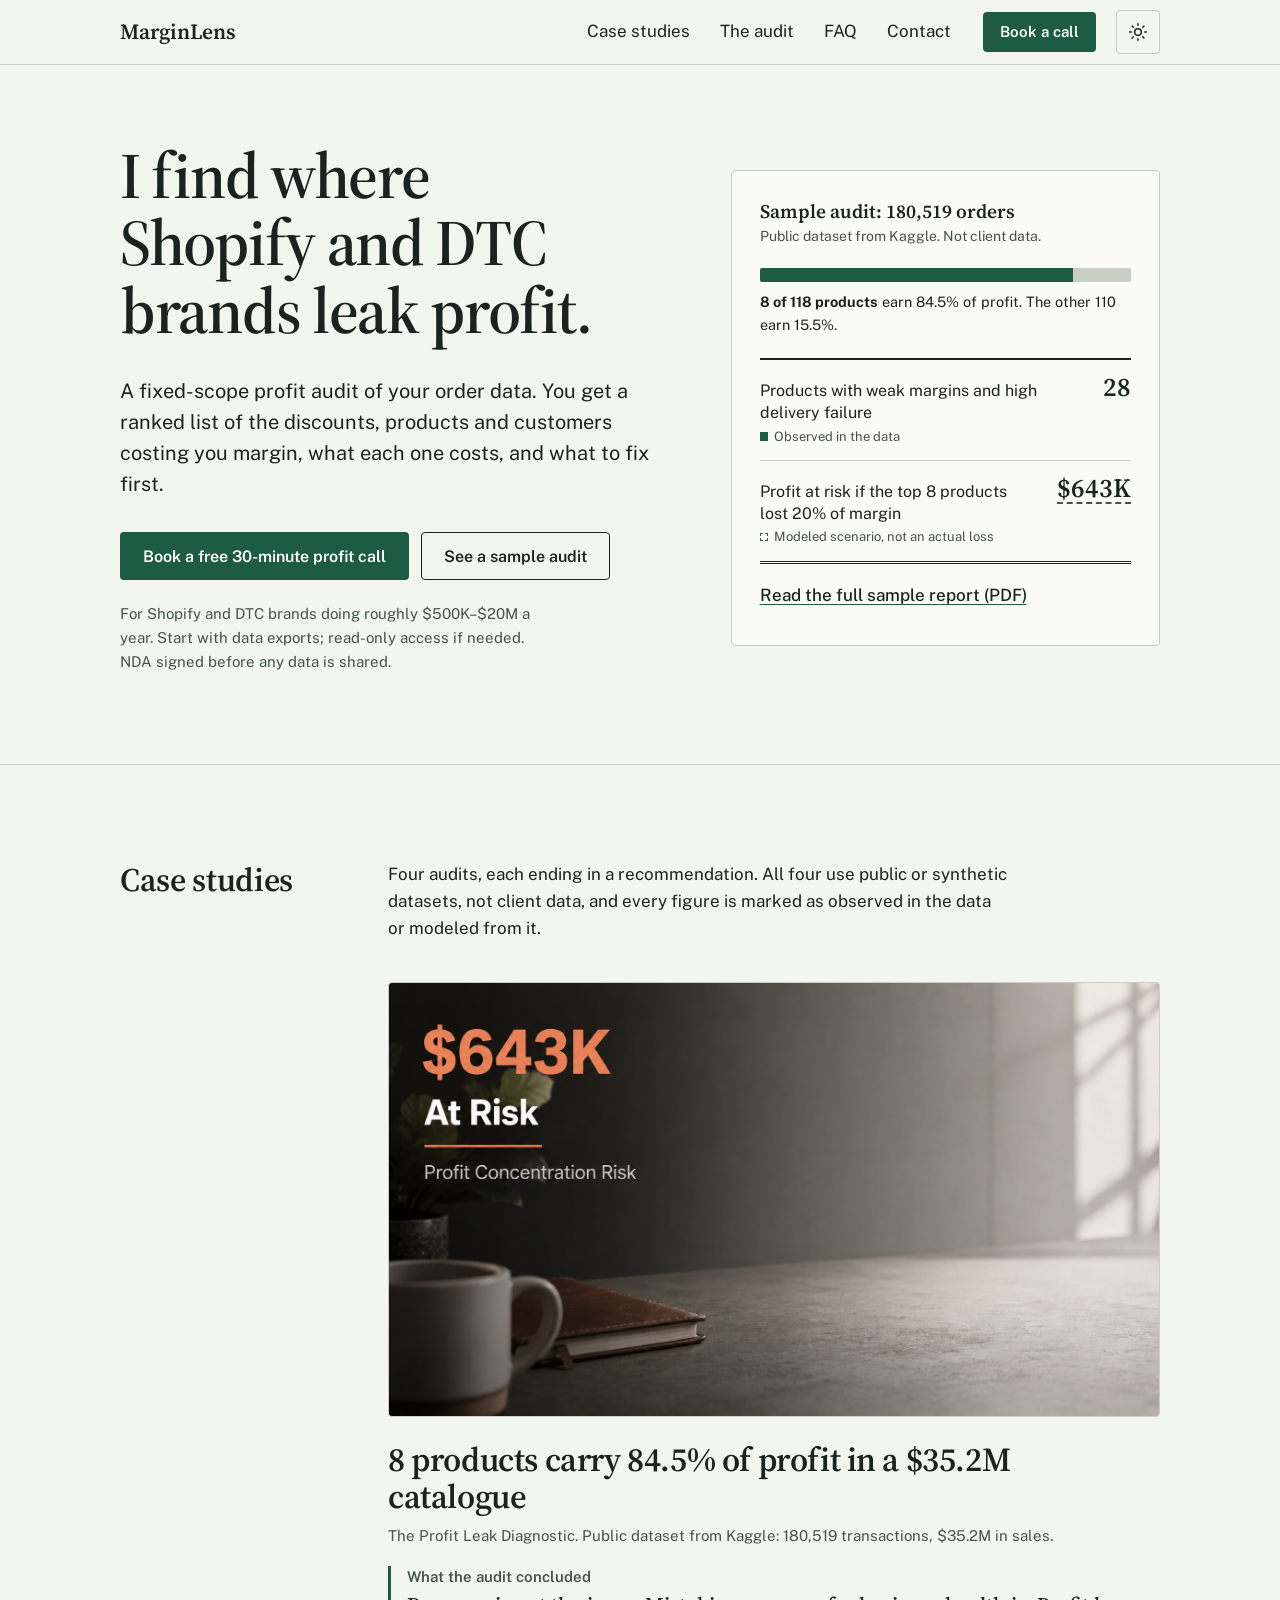
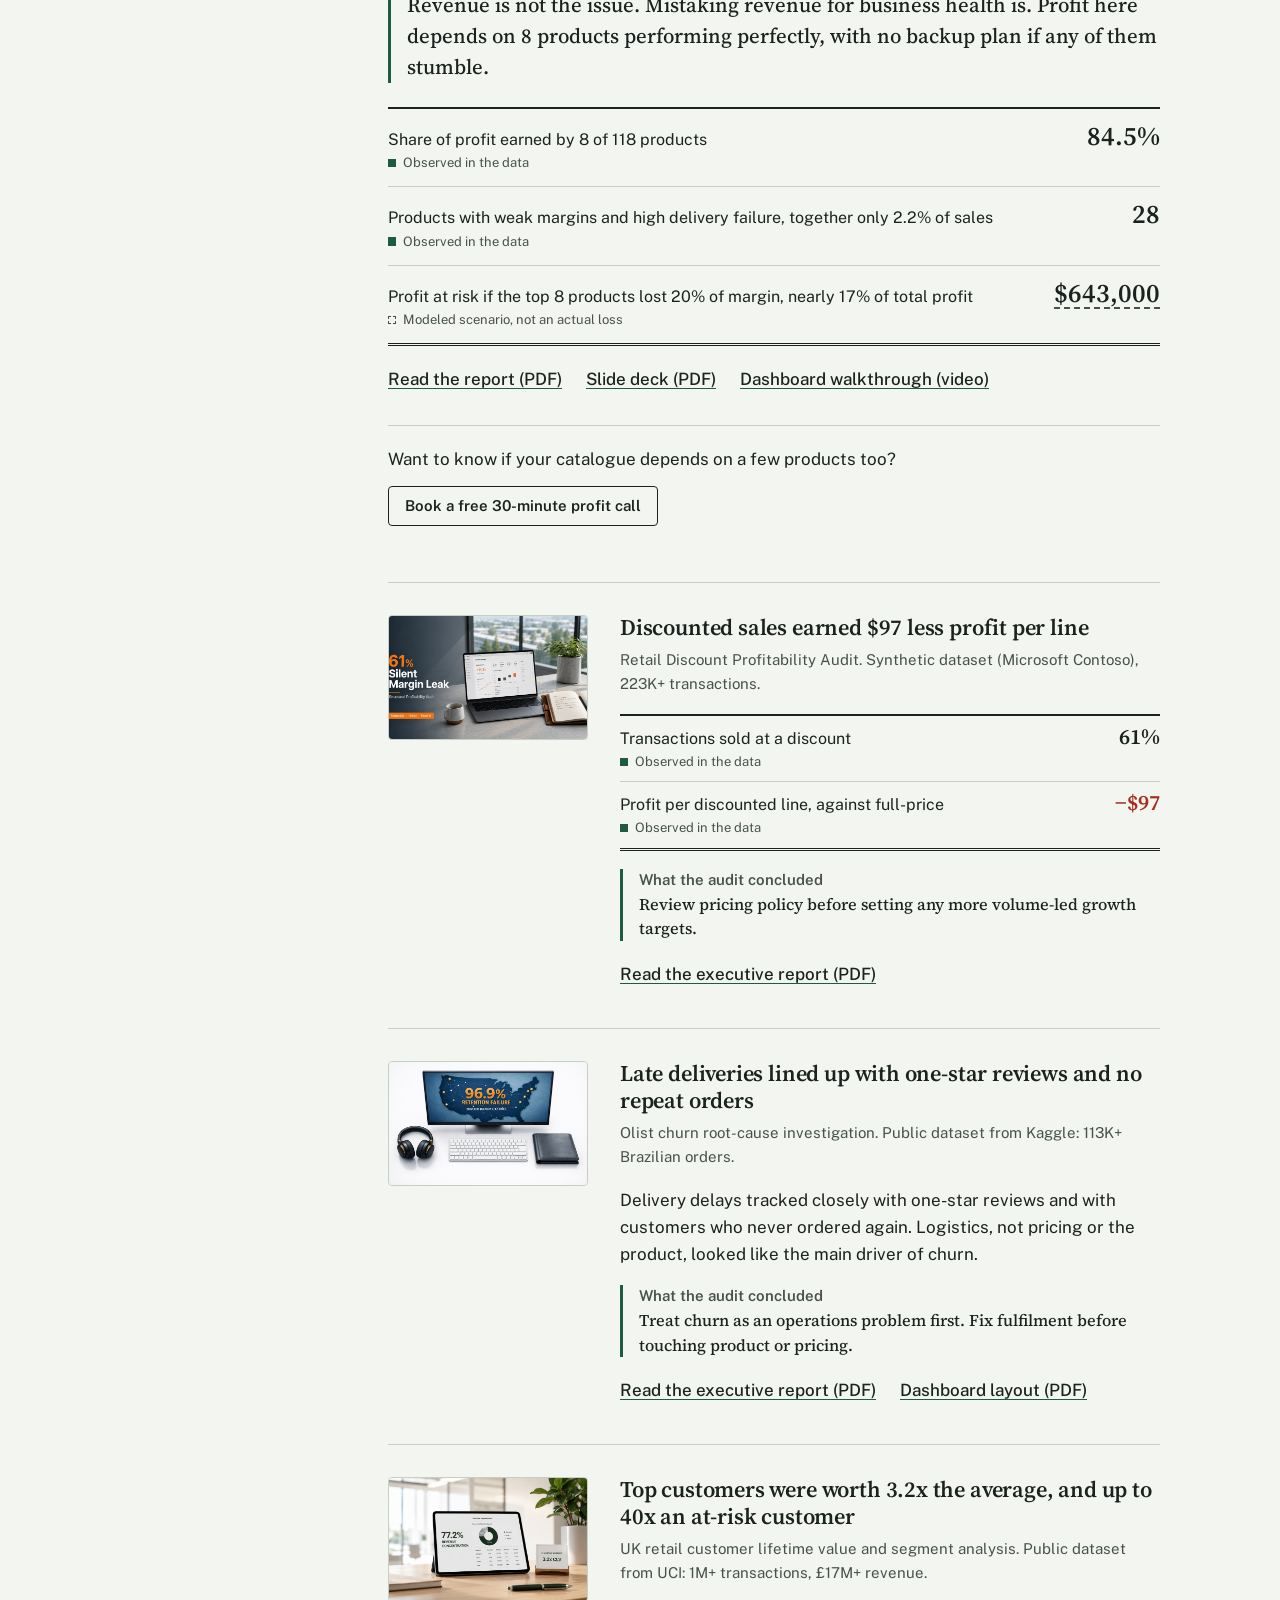
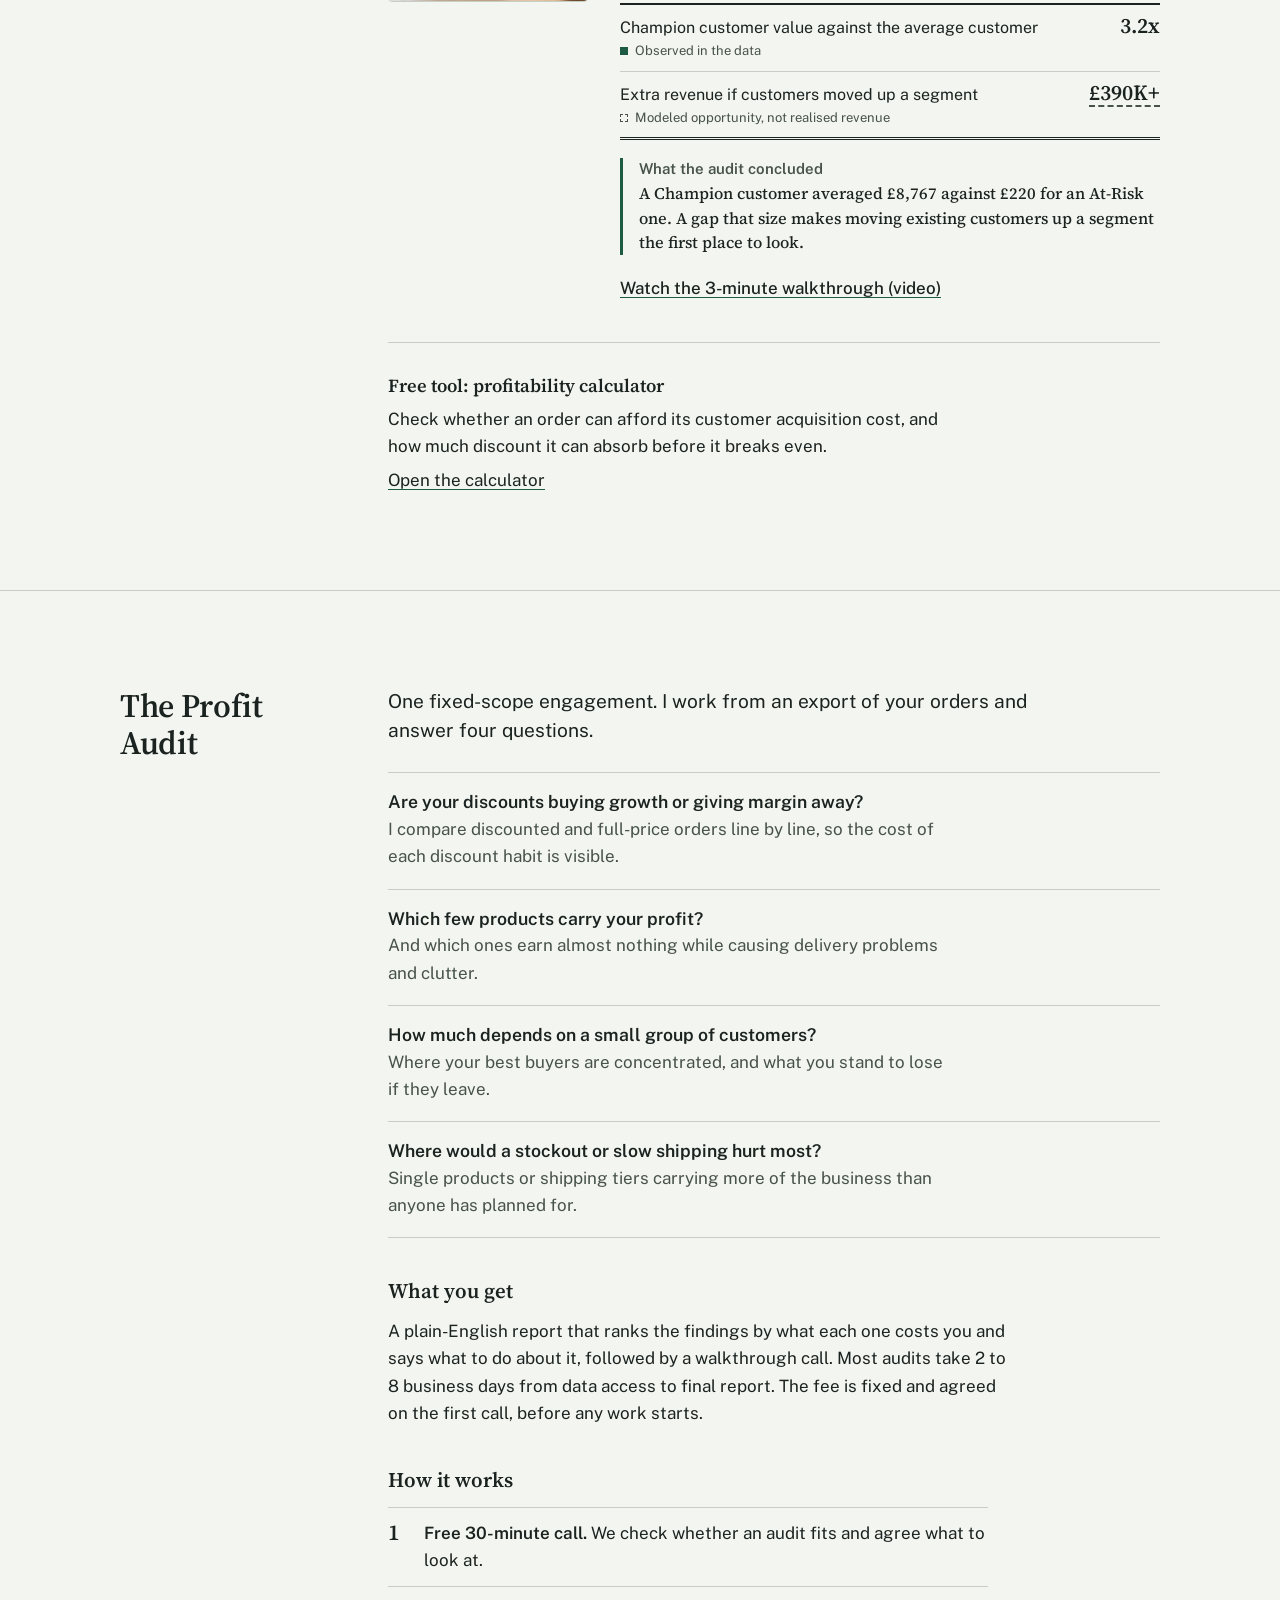
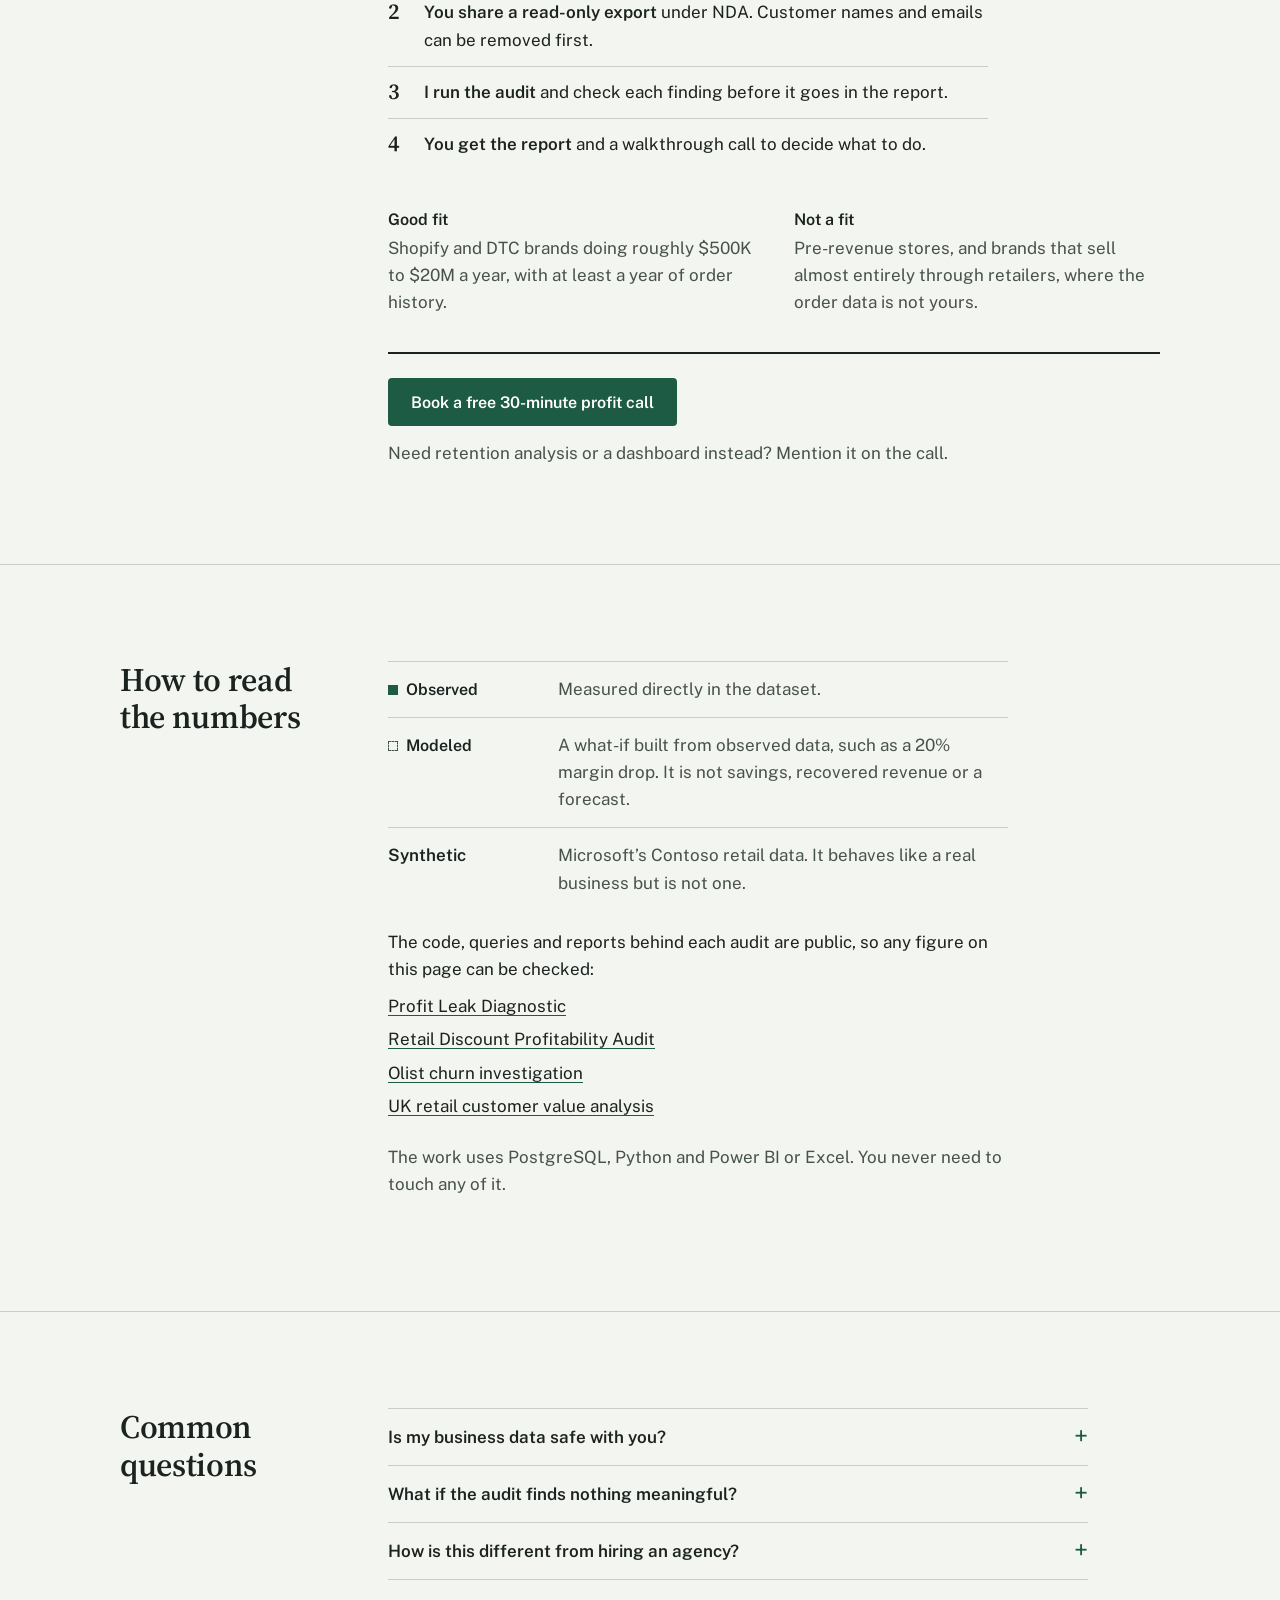
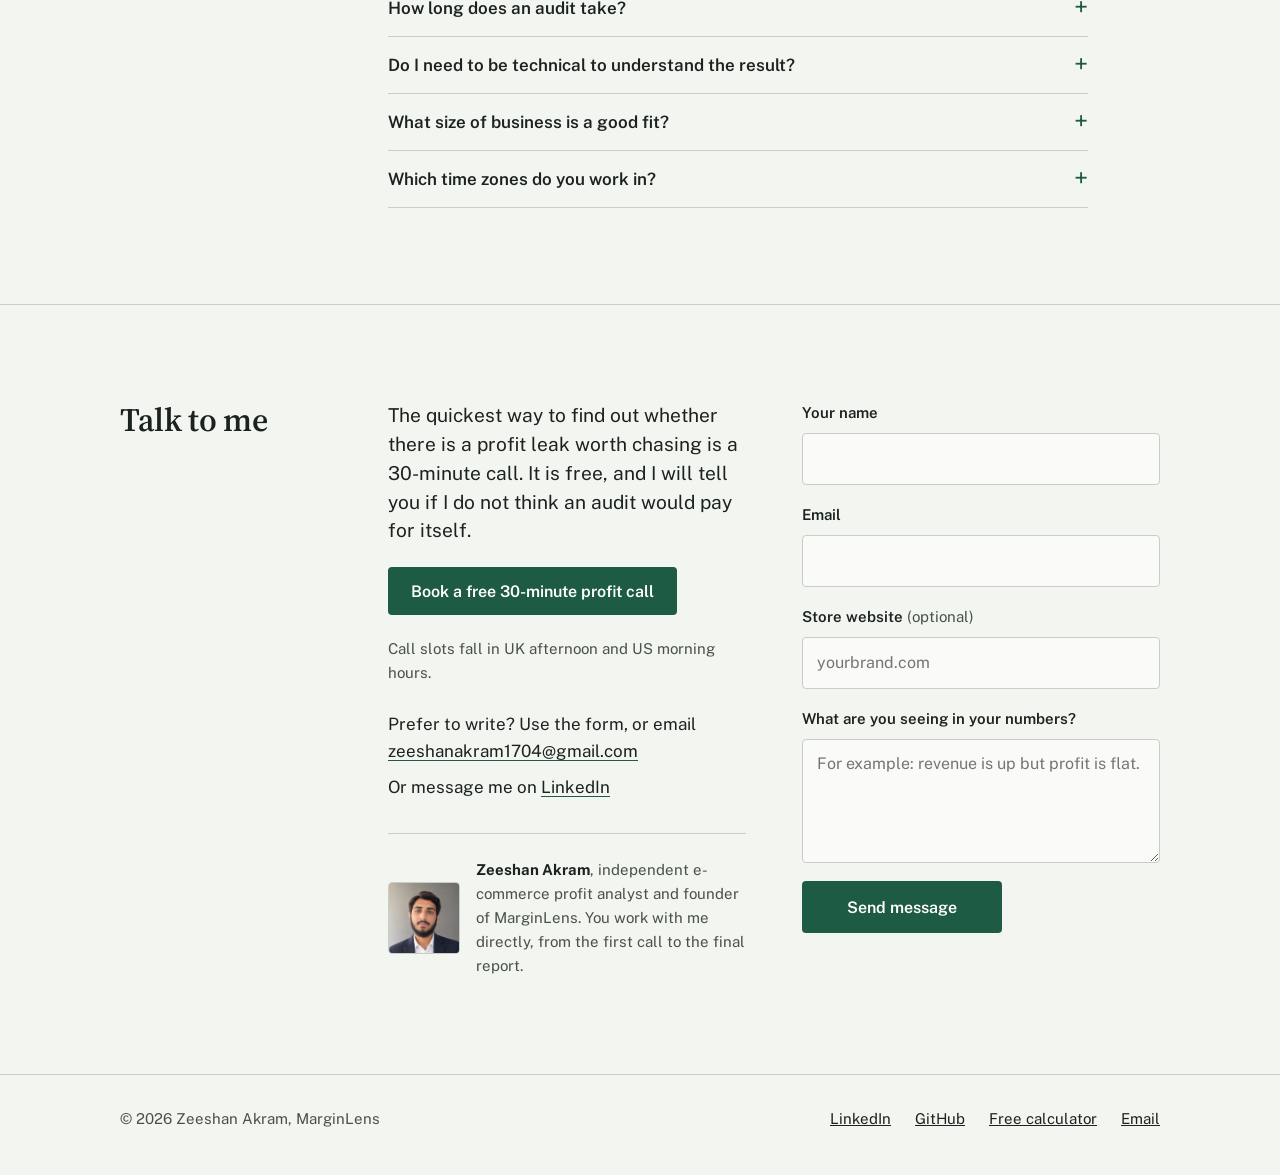
==== commit 6d855142: "Redesign MarginLens website with clearer positioning, improved UX, and responsive layout" ====
--- a/index.html
+++ b/index.html
@@ -1,1903 +1,742 @@
 <!DOCTYPE html>
-<html lang="en" data-theme="dark">
+<html lang="en" data-theme="light">
 <head>
-<meta charset="UTF-8">
-<meta name="viewport" content="width=device-width, initial-scale=1.0">
-<meta name="google-site-verification" content="KiqOvXdudqZ4qB9IKkTtw_0Kvg82ZIx_hcRjn_CfCK8" />
-<meta name="description" content="Zeeshan Akram, Founder of MARGINLENS. I find where Shopify & DTC brands leak profit — auditing discount dependency, product concentration, and operational risk for e-commerce founders.">
-<meta name="keywords" content="profit leak diagnostic, ecommerce profitability analyst, margin audit, revenue leakage, ecommerce analytics, discount profitability, DTC consultant, Shopify data analyst, marginlens, zeeshan akram">
+<meta charset="utf-8">
+<meta name="viewport" content="width=device-width, initial-scale=1">
+<meta name="google-site-verification" content="KiqOvXdudqZ4qB9IKkTtw_0Kvg82ZIx_hcRjn_CfCK8">
+<title>MarginLens | Profit audits for Shopify and DTC brands</title>
+<meta name="description" content="Fixed-scope profit audits for Shopify and DTC brands. I rank the discounts, products and customers costing you margin, and tell you what to fix first.">
 <meta name="author" content="Zeeshan Akram">
-<meta property="og:title" content="Zeeshan Akram | MARGINLENS — I Find Where Shopify & DTC Brands Leak Profit">
-
-<meta property="og:description" content="I find where Shopify & DTC brands leak profit. Auditing discount dependency, product concentration, and operational risk for e-commerce founders and operators. Every engagement ends with a decision, not a report.">
+<meta name="robots" content="index, follow, max-image-preview:large">
+<meta name="theme-color" content="#F3F5F0">
+<link rel="canonical" href="https://zeeshan-portfolio-swart.vercel.app/">
 
 <meta property="og:type" content="website">
-
+<meta property="og:site_name" content="MarginLens">
+<meta property="og:title" content="MarginLens | Profit audits for Shopify and DTC brands">
+<meta property="og:description" content="I find where Shopify and DTC brands leak profit. A fixed-scope audit of your order data, ranked by what each leak costs you.">
 <meta property="og:url" content="https://zeeshan-portfolio-swart.vercel.app/">
-
 <meta property="og:image" content="https://zeeshan-portfolio-swart.vercel.app/assets/images/og-image.jpg">
-
 <meta property="og:image:width" content="1200">
 <meta property="og:image:height" content="630">
 
-<meta property="og:site_name" content="Zeeshan Akram">
-
-<meta name="twitter:card" content="summary_large_image">
-
-<meta name="twitter:image" content="https://zeeshan-portfolio-swart.vercel.app/assets/images/og-image.jpg">
-<title>Zeeshan Akram | MARGINLENS — I Find Where Shopify & DTC Brands Leak Profit</title>
 <link rel="icon" href="./assets/images/favicon.ico">
 
+<script>
+/* Apply a saved theme before first paint. Light is the default. */
+try{var t=localStorage.getItem('ml-theme');if(t==='dark'||t==='light'){document.documentElement.setAttribute('data-theme',t);}}catch(e){}
+</script>
+
+<!-- Google Analytics (both existing measurement IDs preserved) -->
 <script async src="https://www.googletagmanager.com/gtag/js?id=G-68RPSGRBEM"></script>
 <script>
   window.dataLayer=window.dataLayer||[];
   function gtag(){dataLayer.push(arguments);}
   gtag('js',new Date());gtag('config','G-68RPSGRBEM');
 </script>
+<script async src="https://www.googletagmanager.com/gtag/js?id=G-8W5T6W15X7"></script>
+<script>
+  gtag('config','G-8W5T6W15X7');
+</script>
 
 <link rel="preconnect" href="https://fonts.googleapis.com">
 <link rel="preconnect" href="https://fonts.gstatic.com" crossorigin>
-<link href="https://fonts.googleapis.com/css2?family=Syne:wght@400;500;600;700;800&family=Inter:wght@300;400;500;600&display=swap" rel="stylesheet">
-<link rel="stylesheet" href="https://cdnjs.cloudflare.com/ajax/libs/font-awesome/6.5.2/css/all.min.css">
+<link href="https://fonts.googleapis.com/css2?family=Public+Sans:wght@400;500;600&family=Source+Serif+4:opsz,wght@8..60,500;8..60,600&display=swap" rel="stylesheet">
+
+<script type="application/ld+json">
+{
+  "@context": "https://schema.org",
+  "@graph": [
+    {
+      "@type": "ProfessionalService",
+      "@id": "https://zeeshan-portfolio-swart.vercel.app/#business",
+      "name": "MarginLens",
+      "url": "https://zeeshan-portfolio-swart.vercel.app/",
+      "description": "Fixed-scope profit audits for Shopify and DTC brands. I rank the discounts, products and customers costing you margin, and tell you what to fix first.",
+      "image": "https://zeeshan-portfolio-swart.vercel.app/assets/images/og-image.jpg",
+      "email": "zeeshanakram1704@gmail.com",
+      "serviceType": "E-commerce profit audit",
+      "areaServed": [
+        "United Kingdom",
+        "United States"
+      ],
+      "audience": {
+        "@type": "BusinessAudience",
+        "audienceType": "Shopify and direct-to-consumer e-commerce brands"
+      },
+      "knowsAbout": [
+        "E-commerce profitability analysis",
+        "Discount and margin analysis",
+        "Product profit concentration",
+        "Customer lifetime value",
+        "Shopify order data"
+      ],
+      "founder": {
+        "@type": "Person",
+        "name": "Zeeshan Akram",
+        "jobTitle": "E-commerce profit analyst",
+        "sameAs": [
+          "https://www.linkedin.com/in/zeeshan-akram-ds/",
+          "https://github.com/zeeshan-akram-ds"
+        ]
+      },
+      "sameAs": [
+        "https://www.linkedin.com/in/zeeshan-akram-ds/",
+        "https://github.com/zeeshan-akram-ds"
+      ]
+    },
+    {
+      "@type": "FAQPage",
+      "mainEntity": [
+        {
+          "@type": "Question",
+          "name": "Is my business data safe with you?",
+          "acceptedAnswer": {
+            "@type": "Answer",
+            "text": "I work from read-only exports or view-only access, never admin access to your store. An NDA is available and signed before any data is shared, and I delete the raw data when the engagement ends unless you ask me to keep it. The analysis does not need customer names or emails, so you can remove them from the export first."
+          }
+        },
+        {
+          "@type": "Question",
+          "name": "What if the audit finds nothing meaningful?",
+          "acceptedAnswer": {
+            "@type": "Answer",
+            "text": "I would say so plainly in the report and not pad it. The first call exists to check this: if your order history is too thin, or too much of your business runs through retailers, I will tell you before you pay for anything. In all four of my case-study datasets, profit was concentrated in a few products, discounts or customers, because standard dashboards report averages rather than concentration."
+          }
+        },
+        {
+          "@type": "Question",
+          "name": "How is this different from hiring an agency?",
+          "acceptedAnswer": {
+            "@type": "Answer",
+            "text": "You work directly with me from the first call to the final report, not with an account manager relaying findings from a team you never meet. That means no overhead markup and someone who understands your data rather than running a templated checklist."
+          }
+        },
+        {
+          "@type": "Question",
+          "name": "How long does an audit take?",
+          "acceptedAnswer": {
+            "@type": "Answer",
+            "text": "Most audits take 5 to 10 business days from data access to final report, depending on data volume and how clean it is. I confirm a specific timeline on the first call."
+          }
+        },
+        {
+          "@type": "Question",
+          "name": "Do I need to be technical to understand the result?",
+          "acceptedAnswer": {
+            "@type": "Answer",
+            "text": "No. You get a plain-English report and a walkthrough call. The report is a ranked list of findings, what each one costs you, and what to do about it. The technical work stays behind the scenes."
+          }
+        },
+        {
+          "@type": "Question",
+          "name": "What size of business is a good fit?",
+          "acceptedAnswer": {
+            "@type": "Answer",
+            "text": "Shopify and DTC brands doing roughly $500K to $20M a year. Pre-revenue stores do not have enough order history for the analysis to mean much, and brands that sell almost entirely through retailers do not own the order data an audit needs. Larger retailers usually have an in-house team for this work."
+          }
+        },
+        {
+          "@type": "Question",
+          "name": "Which time zones do you work in?",
+          "acceptedAnswer": {
+            "@type": "Answer",
+            "text": "I work remotely and hold calls in UK afternoon and US morning hours. Most of the work is asynchronous, so you do not need to be online while I run the audit."
+          }
+        }
+      ]
+    }
+  ]
+}
+</script>
+
 <style>
-/* ================================================
-   VARIABLES
-================================================ */
-:root {
-  --bg:       #08101f;
-  --bg2:      #0d1a2e;
-  --bg3:      #0f1f38;
-  --card:     #101e35;
-  --border:   rgba(255,255,255,0.07);
-  --baccent:  rgba(6,182,212,0.28);
-  --t1:       #e8f4ff;
-  --t2:       #8ba8c8;
-  --t3:       #4e6a87;
-  --cyan:     #06b6d4;
-  --cyanglow: rgba(6,182,212,0.18);
-  --cyandim:  rgba(6,182,212,0.07);
-  --amber:    #f59e0b;
-  --green:    #10b981;
-  --nav:      rgba(8,16,31,0.88);
-  --sh:       0 8px 32px rgba(0,0,0,0.5);
-  --shcyan:   0 0 40px rgba(6,182,212,0.14);
-  --r:        12px;
-  --rs:       8px;
-  --ease:     all 0.28s cubic-bezier(0.4,0,0.2,1);
+/* ==========================================================
+   TOKENS
+   Ledger-paper palette: a pale green-grey sheet, green-black ink,
+   accounting green for the primary action, red ink for losses.
+========================================================== */
+:root{
+  --paper:#F3F5F0;
+  --paper-2:#FAFBF8;
+  --ink:#1B2320;
+  --ink-2:#47524B;
+  --rule:#C7CFC4;
+  --green:#1E5B45;
+  --green-hover:#154334;
+  --on-green:#FFFFFF;
+  --red:#A52E1C;
+  --serif:"Source Serif 4",Georgia,"Times New Roman",serif;
+  --sans:"Public Sans",system-ui,-apple-system,"Segoe UI",Roboto,Arial,sans-serif;
+  --radius:4px;
+  color-scheme:light;
 }
-[data-theme="light"] {
-  --bg:    #f0f4f8;
-  --bg2:   #e8eef6;
-  --bg3:   #dde6f0;
-  --card:  #ffffff;
-  --border:  rgba(0,0,0,0.09);
-  --baccent: rgba(6,182,212,0.3);
-  --t1:    #0d1f35;
-  --t2:    #3d5a78;
-  --t3:    #7a96b0;
-  --nav:   rgba(240,244,248,0.92);
-  --sh:    0 4px 20px rgba(0,0,0,0.1);
-  --shcyan:0 0 28px rgba(6,182,212,0.1);
-  --cyandim: rgba(6,182,212,0.06);
+:root[data-theme="dark"]{
+  --paper:#101512;
+  --paper-2:#171E19;
+  --ink:#E9EEE7;
+  --ink-2:#A9B5AD;
+  --rule:#2D372F;
+  --green:#7FD2A8;
+  --green-hover:#9BE0BD;
+  --on-green:#0C1A12;
+  --red:#FF9381;
+  color-scheme:dark;
 }
 
-/* ================================================
-   RESET
-================================================ */
-*,*::before,*::after{box-sizing:border-box;margin:0;padding:0;}
-html{scroll-behavior:smooth;}
-body{font-family:'Inter',sans-serif;background:var(--bg);color:var(--t1);line-height:1.7;overflow-x:hidden;transition:background .35s,color .35s;}
-a{text-decoration:none;color:inherit;}
-img{max-width:100%;display:block;}
-ul{list-style:none;}
-::selection{background:var(--cyan);color:#000;}
-::-webkit-scrollbar{width:3px;}
-::-webkit-scrollbar-thumb{background:var(--cyan);border-radius:99px;}
-
-/* ================================================
-   SCROLL PROGRESS
-================================================ */
-#spb{position:fixed;top:0;left:0;height:2.5px;background:linear-gradient(90deg,var(--cyan),var(--amber));z-index:9999;width:0%;pointer-events:none;}
-
-/* ================================================
-   TYPOGRAPHY
-================================================ */
-h1,h2,h3,h4{font-family:'Syne',sans-serif;line-height:1.15;letter-spacing:-0.02em;}
-
-/* ================================================
-   UTILITIES
-================================================ */
-.container{max-width:1160px;margin:0 auto;padding:0 24px;}
-
-.sec-hd{text-align:center;margin-bottom:60px;}
-.sec-hd h2{font-size:clamp(1.9rem,3.5vw,2.6rem);font-weight:800;display:inline-block;position:relative;margin-bottom:14px;}
-.sec-hd h2::after{content:'';display:block;width:44px;height:3px;background:var(--cyan);border-radius:99px;margin:10px auto 0;transition:width .35s;}
-.sec-hd:hover h2::after{width:72px;}
-.sec-hd p{color:var(--t2);font-size:.95rem;max-width:520px;margin:0 auto;}
-
-.ds-note{display:flex;align-items:flex-start;gap:9px;max-width:640px;margin:-32px auto 44px;padding:12px 18px;background:var(--card);border:1px solid var(--border);border-radius:var(--rs);font-size:.82rem;color:var(--t3);line-height:1.6;}
-.ds-note i{color:var(--cyan);margin-top:2px;flex-shrink:0;}
-
-.btn{display:inline-flex;align-items:center;gap:8px;padding:12px 26px;border-radius:var(--rs);font-weight:600;font-size:.875rem;font-family:'Inter',sans-serif;cursor:pointer;border:none;transition:var(--ease);}
-.btn-primary{background:var(--cyan);color:#000;}
-.btn-primary:hover{background:#0891b2;transform:translateY(-2px);box-shadow:0 8px 24px rgba(6,182,212,.35);}
-.btn-outline{background:transparent;color:var(--cyan);border:1.5px solid var(--baccent);}
-.btn-outline:hover{background:var(--cyandim);transform:translateY(-2px);}
-
-/* ================================================
-   NAVBAR
-================================================ */
-.navbar{position:fixed;top:0;left:0;right:0;z-index:1000;transition:var(--ease);}
-.navbar.solid{background:var(--nav);backdrop-filter:blur(20px);-webkit-backdrop-filter:blur(20px);border-bottom:1px solid var(--border);box-shadow:var(--sh);}
-.nc{max-width:1160px;margin:0 auto;padding:0 24px;display:flex;align-items:center;justify-content:space-between;height:66px;}
-.nlogo a{font-family:'Syne',sans-serif;font-size:1.1rem;font-weight:800;color:var(--cyan);letter-spacing:-.02em;white-space:nowrap;}
-.nmenu{display:flex;gap:4px;}
-.nl{font-size:.84rem;font-weight:500;color:var(--t2);padding:7px 13px;border-radius:6px;transition:var(--ease);}
-.nl:hover,.nl.active{color:var(--cyan);background:var(--cyandim);}
-.nact{display:flex;align-items:center;gap:10px;}
-.ttheme{width:37px;height:37px;border-radius:50%;background:var(--card);border:1px solid var(--border);display:flex;align-items:center;justify-content:center;cursor:pointer;color:var(--t2);transition:var(--ease);}
-.ttheme:hover{color:var(--cyan);border-color:var(--baccent);}
-.ntoggle{display:none;flex-direction:column;gap:5px;cursor:pointer;padding:5px;}
-.bar{width:22px;height:2px;background:var(--t1);border-radius:99px;transition:var(--ease);}
-
-/* ================================================
+/* ==========================================================
+   BASE
+========================================================== */
+*,*::before,*::after{box-sizing:border-box}
+html{-webkit-text-size-adjust:100%;scroll-padding-top:76px}
+@media (prefers-reduced-motion:no-preference){html{scroll-behavior:smooth}}
+body{margin:0;background:var(--paper);color:var(--ink);font:400 1.0625rem/1.6 var(--sans);-webkit-font-smoothing:antialiased;overflow-wrap:break-word}
+img{max-width:100%;display:block}
+h1,h2,h3{font-family:var(--serif);font-weight:600;font-optical-sizing:auto;color:var(--ink);margin:0}
+p{margin:0 0 1em}
+ul,ol,dl,dd{margin:0;padding:0}
+a{color:inherit}
+:focus-visible{outline:3px solid var(--green);outline-offset:3px;border-radius:2px}
+.skip{position:absolute;left:12px;top:-60px;background:var(--ink);color:var(--paper);padding:10px 14px;border-radius:var(--radius);z-index:100;text-decoration:none}
+.skip:focus{top:12px}
+.wrap{width:100%;max-width:1120px;margin-inline:auto;padding-inline:clamp(20px,4vw,40px)}
+.muted{color:var(--ink-2)}
+.tlink{text-decoration:underline;text-decoration-thickness:1px;text-underline-offset:3px;text-decoration-color:var(--green)}
+.tlink:hover{text-decoration-thickness:2px}
+
+/* Buttons */
+.btn{display:inline-flex;align-items:center;justify-content:center;min-height:48px;padding:12px 22px;border-radius:var(--radius);font:600 1rem/1.2 var(--sans);text-decoration:none;cursor:pointer;border:1.5px solid transparent;text-align:center}
+.btn-primary{background:var(--green);color:var(--on-green)}
+.btn-primary:hover{background:var(--green-hover)}
+.btn-secondary{background:transparent;color:var(--ink);border-color:var(--ink)}
+.btn-secondary:hover{background:var(--paper-2)}
+.btn-sm{min-height:40px;padding:8px 16px;font-size:.9375rem}
+
+/* ==========================================================
+   HEADER
+========================================================== */
+.site-header{position:sticky;top:0;z-index:50;background:var(--paper);border-bottom:1px solid var(--rule)}
+.bar{display:flex;align-items:center;gap:8px;min-height:64px}
+.brand{font:600 1.35rem/1 var(--serif);letter-spacing:-.01em;text-decoration:none;margin-right:auto;padding-block:14px}
+.nav{display:none}
+.nav ul{list-style:none}
+.nav a:not(.btn){text-decoration:none;padding:10px 4px;display:inline-block}
+.nav a:not(.btn):hover{text-decoration:underline;text-underline-offset:5px;text-decoration-color:var(--green);text-decoration-thickness:2px}
+.nav.open{display:block;position:absolute;left:0;right:0;top:100%;background:var(--paper);border-bottom:1px solid var(--rule);padding:8px clamp(20px,4vw,40px) 20px}
+.nav.open li{border-bottom:1px solid var(--rule)}
+.nav.open a:not(.btn){display:block;padding:14px 0;font-weight:500}
+.nav.open .btn{margin-top:16px;width:100%}
+.icon-btn{width:44px;height:44px;display:inline-flex;align-items:center;justify-content:center;background:transparent;color:var(--ink);border:1px solid var(--rule);border-radius:var(--radius);cursor:pointer}
+.icon-btn:hover{background:var(--paper-2)}
+.icon-btn svg{width:20px;height:20px;fill:none;stroke:currentColor;stroke-width:1.8;stroke-linecap:round;stroke-linejoin:round}
+.i-moon{display:none}
+:root[data-theme="dark"] .i-sun{display:none}
+:root[data-theme="dark"] .i-moon{display:block}
+@media (min-width:820px){
+  .nav,.nav.open{display:flex;position:static;align-items:center;gap:28px;padding:0;border:0;background:none;margin-right:12px}
+  .nav ul{display:flex;gap:22px}
+  .nav.open li{border:0}
+  .nav.open a:not(.btn){display:inline-block;padding:10px 4px;font-weight:400}
+  .nav.open .btn{margin:0;width:auto}
+  .menu-btn{display:none}
+}
+
+/* ==========================================================
    HERO
-================================================ */
-.hero{min-height:100vh;display:flex;align-items:center;padding:100px 0 60px;position:relative;overflow:hidden;}
-.hero::before{content:'';position:absolute;inset:0;
-  background-image:linear-gradient(var(--border) 1px,transparent 1px),linear-gradient(90deg,var(--border) 1px,transparent 1px);
-  background-size:52px 52px;
-  mask-image:radial-gradient(ellipse 80% 90% at center,black 10%,transparent 75%);
-  -webkit-mask-image:radial-gradient(ellipse 80% 90% at center,black 10%,transparent 75%);
-  opacity:.4;pointer-events:none;}
-.hero::after{content:'';position:absolute;inset:0;
-  background:radial-gradient(ellipse 70% 55% at 18% 55%,rgba(6,182,212,.07) 0%,transparent 55%),
-             radial-gradient(ellipse 50% 70% at 85% 25%,rgba(245,158,11,.04) 0%,transparent 55%);
-  pointer-events:none;}
-
-.hc{position:relative;z-index:2;max-width:1160px;margin:0 auto;padding:0 24px;display:grid;grid-template-columns:1fr 1fr;gap:56px;align-items:center;}
-
-/* Left */
-.htag{display:inline-flex;align-items:center;gap:8px;background:var(--cyandim);border:1px solid var(--baccent);border-radius:99px;padding:5px 16px;font-size:.75rem;font-weight:700;color:var(--cyan);letter-spacing:.06em;text-transform:uppercase;margin-bottom:22px;animation:fadeUp .6s ease both;}
-.hdot{width:6px;height:6px;border-radius:50%;background:var(--cyan);animation:pulse 2s ease-in-out infinite;}
-@keyframes pulse{0%,100%{opacity:1;transform:scale(1);}50%{opacity:.4;transform:scale(.75);}}
-
-.htitle{font-size:clamp(2.4rem,4.5vw,3.8rem);font-weight:800;margin-bottom:6px;animation:fadeUp .7s .08s ease both;}
-.htitle .hn{background:linear-gradient(135deg,var(--cyan),#7dd3fc);-webkit-background-clip:text;-webkit-text-fill-color:transparent;background-clip:text;}
-
-.hicp{display:flex;align-items:center;gap:8px;font-size:.92rem;font-weight:500;color:var(--t2);margin-bottom:20px;padding:9px 16px;background:var(--card);border:1px solid var(--border);border-left:2px solid var(--cyan);border-radius:var(--rs);max-width:480px;line-height:1.5;animation:fadeUp .7s .16s ease both;}
-.hicp i{color:var(--cyan);flex-shrink:0;}
-
-.hdesc{font-size:1rem;color:var(--t2);max-width:460px;line-height:1.85;margin-bottom:32px;animation:fadeUp .7s .24s ease both;}
-
-.hkpi{display:flex;flex-wrap:wrap;gap:10px;margin-bottom:32px;animation:fadeUp .7s .3s ease both;}
-.hchip{display:flex;align-items:center;gap:7px;background:var(--card);border:1px solid var(--border);border-radius:var(--rs);padding:7px 13px;font-size:.8rem;font-weight:500;color:var(--t2);transition:var(--ease);}
-.hchip:hover{border-color:var(--baccent);color:var(--t1);transform:translateY(-2px);}
-.hchip i{color:var(--cyan);font-size:.72rem;}
-.hchip b{color:var(--cyan);}
-
-.hbtns{display:flex;gap:12px;flex-wrap:wrap;margin-bottom:36px;animation:fadeUp .7s .36s ease both;}
-
-.hsocial{display:flex;gap:9px;animation:fadeUp .7s .44s ease both;}
-.hsocial a{width:39px;height:39px;border-radius:var(--rs);background:var(--card);border:1px solid var(--border);display:flex;align-items:center;justify-content:center;color:var(--t2);font-size:.9rem;transition:var(--ease);}
-.hsocial a:hover{color:var(--cyan);border-color:var(--baccent);background:var(--cyandim);transform:translateY(-3px);}
-
-/* Right — large dominant photo */
-.himg{display:flex;justify-content:center;align-items:center;animation:fadeRight .8s .1s ease both;}
-.himg-wrap{position:relative;width:100%;max-width:420px;}
-
-/* Corner accents */
-.hcorner{position:absolute;width:26px;height:26px;border-color:var(--cyan);border-style:solid;z-index:2;}
-.hcorner.tl{top:-7px;left:-7px;border-width:3px 0 0 3px;border-radius:4px 0 0 0;}
-.hcorner.br{bottom:-7px;right:-7px;border-width:0 3px 3px 0;border-radius:0 0 4px 0;}
-
-.himg-inner{
-  width:100%;
-  aspect-ratio:4/5;
-  border-radius:28px 28px 120px 120px / 28px 28px 100px 100px;
-  overflow:hidden;
-  border:2px solid var(--baccent);
-  box-shadow:0 0 0 6px var(--cyandim),var(--shcyan),0 24px 60px rgba(0,0,0,.5);
-  transition:var(--ease);
-}
-.himg-inner:hover{
-  box-shadow:0 0 0 8px rgba(6,182,212,.1),0 0 60px rgba(6,182,212,.22),0 24px 60px rgba(0,0,0,.5);
-  transform:translateY(-4px);
-}
-.himg-inner img{width:100%;height:100%;object-fit:cover;object-position:top center;}
-
-/* Stat chips below photo — fully outside, no overlap */
-.himg-stats{display:flex;gap:12px;justify-content:center;margin-top:18px;}
-.hstat{display:flex;align-items:center;gap:10px;background:var(--card);border:1px solid var(--baccent);border-radius:var(--rs);padding:10px 16px;flex:1;}
-.hstat-ico{width:32px;height:32px;border-radius:7px;background:var(--cyandim);display:flex;align-items:center;justify-content:center;color:var(--cyan);font-size:.85rem;flex-shrink:0;}
-.hstat-lbl{font-size:.67rem;color:var(--t3);font-weight:500;line-height:1;}
-.hstat-val{font-size:.9rem;font-weight:700;color:var(--t1);font-family:'Syne',sans-serif;line-height:1.3;}
-
-.hscroll{position:absolute;bottom:28px;left:50%;transform:translateX(-50%);z-index:2;display:flex;flex-direction:column;align-items:center;gap:5px;color:var(--t3);font-size:.72rem;animation:fadeIn 1s 1.2s ease both;}
-.hscroll-arrow{width:26px;height:26px;border:1px solid var(--border);border-radius:50%;display:flex;align-items:center;justify-content:center;font-size:.65rem;animation:scBounce 2s ease-in-out infinite;}
-@keyframes scBounce{0%,100%{transform:translateY(0);}50%{transform:translateY(5px);}}
-
-/* ================================================
-   ABOUT
-================================================ */
-.about{padding:100px 0;background:var(--bg2);position:relative;}
-.about::before,.about::after{content:'';position:absolute;left:0;right:0;height:1px;background:linear-gradient(90deg,transparent,var(--baccent),transparent);}
-.about::before{top:0;}.about::after{bottom:0;}
-
-.about-grid{display:grid;grid-template-columns:1fr 1fr;gap:56px;align-items:start;}
-.alabel{font-size:.72rem;font-weight:700;text-transform:uppercase;letter-spacing:.12em;color:var(--cyan);display:flex;align-items:center;gap:8px;margin-bottom:12px;}
-.alabel::before{content:'';width:18px;height:2px;background:var(--cyan);border-radius:99px;}
-.aheading{font-size:clamp(1.3rem,2.2vw,1.75rem);font-weight:700;margin-bottom:18px;}
-.atext p{color:var(--t2);font-size:.94rem;line-height:1.88;margin-bottom:16px;}
-
-/* Use minmax(0, 1fr) so the grid tracks are allowed to shrink below the content's minimum width */
-.astats {
-  display: grid;
-  grid-template-columns: repeat(3, minmax(0, 1fr));
-  gap: 14px;
-  margin-top: 32px;
-}
-
-.astat {
-  background: var(--card);
-  border: 1px solid var(--border);
-  border-radius: var(--rs);
-  padding: 16px 6px;
-  text-align: center;
-  transition: var(--ease);
-  position: relative;
-  overflow: hidden;
-}
-
-.astat::after {
-  content: '';
-  position: absolute;
-  bottom: 0;
-  left: 0;
-  right: 0;
-  height: 2px;
-  background: var(--cyan);
-  transform: scaleX(0);
-  transition: transform .35s;
-}
-
-.astat:hover {
-  border-color: var(--baccent);
-  transform: translateY(-3px);
-}
-
-.astat:hover::after {
-  transform: scaleX(1);
-}
-
-/* Allow text wrapping but handle word breaks gracefully to prevent horizontal grid blowout */
-.astat h4 {
-  font-size: clamp(1.15rem, 2.2vw, 1.65rem);
-  font-weight: 800;
-  color: var(--cyan);
-  font-family: 'Syne', sans-serif;
-  letter-spacing: -0.04em;
-  white-space: normal;
-  word-break: keep-all;
-}
-
-.astat p {
-  font-size: .75rem;
-  color: var(--t3);
-  font-weight: 500;
-  margin-top: 4px;
-  line-height: 1.2;
-}
-
-.askills h3{font-size:1rem;font-weight:700;margin-bottom:22px;}
-.skcat{margin-bottom:18px;}
-.skcat-hd{font-size:.7rem;font-weight:700;text-transform:uppercase;letter-spacing:.1em;color:var(--t3);display:flex;align-items:center;gap:6px;margin-bottom:10px;}
-.skcat-hd::before{content:'';width:4px;height:4px;border-radius:50%;background:var(--cyan);}
-.sktags{display:flex;flex-wrap:wrap;gap:7px;}
-.skt{background:var(--card);border:1px solid var(--border);border-radius:6px;padding:5px 11px;font-size:.78rem;font-weight:500;color:var(--t2);transition:var(--ease);cursor:default;}
-.skt:hover{background:var(--cyandim);border-color:var(--baccent);color:var(--cyan);transform:translateY(-2px);}
-
-/* ================================================
-   CASE STUDIES
-================================================ */
-.projects{padding:100px 0;}
-.csgrid{display:grid;grid-template-columns:repeat(auto-fit,minmax(330px,1fr));gap:26px;}
-.cscard{background:var(--card);border:1px solid var(--border);border-radius:var(--r);overflow:hidden;transition:var(--ease);display:flex;flex-direction:column;}
-.cscard:hover{border-color:var(--baccent);transform:translateY(-6px);box-shadow:var(--shcyan),var(--sh);}
-.csimg{position:relative;aspect-ratio:16/9;overflow:hidden;}
-.csimg img{width:100%;height:100%;object-fit:cover;transition:transform .5s ease;}
-.cscard:hover .csimg img{transform:scale(1.06);}
-.csov{position:absolute;inset:0;background:rgba(8,16,31,.78);display:flex;align-items:center;justify-content:center;gap:12px;opacity:0;transition:opacity .3s;}
-.cscard:hover .csov{opacity:1;}
-.csovl{width:42px;height:42px;border-radius:50%;background:var(--cyan);color:#000;display:flex;align-items:center;justify-content:center;font-size:.95rem;transition:var(--ease);}
-.csovl:hover{background:#fff;transform:scale(1.1);}
-.csbadge{position:absolute;top:13px;left:13px;background:var(--cyan);color:#000;font-size:.68rem;font-weight:700;text-transform:uppercase;letter-spacing:.05em;padding:4px 10px;border-radius:99px;}
-.csbody{padding:22px;flex:1;display:flex;flex-direction:column;}
-.csnum{font-size:.68rem;font-weight:700;text-transform:uppercase;letter-spacing:.1em;color:var(--cyan);margin-bottom:9px;}
-.csds{display:inline-block;margin-left:10px;padding:2px 9px;border-radius:99px;background:var(--cyandim);color:var(--t3);font-weight:600;letter-spacing:.02em;text-transform:none;font-size:.66rem;vertical-align:middle;}
-.cstitle{font-size:1.05rem;font-weight:700;margin-bottom:11px;color:var(--t1);line-height:1.3;}
-.csdesc{font-size:.855rem;color:var(--t2);line-height:1.78;margin-bottom:16px;flex:1;}
-.cstechs{display:flex;flex-wrap:wrap;gap:6px;margin-bottom:16px;}
-.cst{background:var(--cyandim);border:1px solid var(--baccent);color:var(--cyan);border-radius:4px;padding:3px 9px;font-size:.73rem;font-weight:600;}
-.csimp{display:flex;align-items:flex-start;gap:10px;background:rgba(245,158,11,.07);border:1px solid rgba(245,158,11,.18);border-radius:var(--rs);padding:11px 13px;margin-top:auto;}
-.csimp i{color:var(--amber);font-size:.85rem;margin-top:2px;flex-shrink:0;}
-.csimplabel{font-size:.67rem;font-weight:700;text-transform:uppercase;letter-spacing:.07em;color:var(--amber);margin-bottom:3px;}
-.csimptext{font-size:.8rem;color:var(--t2);line-height:1.5;}
-
-.cscard.cs-wip{border-style:dashed;border-color:rgba(245,158,11,.22);}
-.wip-ph{aspect-ratio:16/9;background:var(--bg2);display:flex;flex-direction:column;align-items:center;justify-content:center;gap:10px;color:var(--t3);font-size:.82rem;font-weight:500;position:relative;overflow:hidden;}
-.wip-ph::before{content:'';position:absolute;inset:0;background:repeating-linear-gradient(45deg,transparent,transparent 8px,rgba(245,158,11,.025) 8px,rgba(245,158,11,.025) 16px);}
-.wip-ph i{font-size:2.2rem;color:var(--amber);opacity:.45;}
-.wipbar{width:72px;height:3px;background:rgba(245,158,11,.12);border-radius:99px;overflow:hidden;position:relative;}
-.wipbar::after{content:'';position:absolute;left:-36px;top:0;width:36px;height:100%;background:var(--amber);border-radius:99px;animation:wipslide 1.4s ease-in-out infinite;}
-@keyframes wipslide{0%{left:-36px;}100%{left:72px;}}
-
-/* ================================================
-   CERTIFICATIONS
-================================================ */
-.tech-creds{padding:46px 0;background:var(--bg2);position:relative;border-top:1px solid var(--border);border-bottom:1px solid var(--border);}
-.tc-inner{max-width:840px;margin:0 auto;text-align:center;}
-.tc-label{display:inline-flex;align-items:center;gap:7px;font-size:.72rem;font-weight:700;text-transform:uppercase;letter-spacing:.09em;color:var(--cyan);margin-bottom:12px;}
-.tc-list{font-size:.82rem;color:var(--t3);line-height:2;}
-
-/* ================================================
-   RESUME
-================================================ */
-.resume{padding:100px 0;}
-.resume-inner{max-width:820px;margin:0 auto;}
-.rstats{display:grid;grid-template-columns:repeat(4,1fr);gap:14px;margin-bottom:36px;}
-.rst{background:var(--card);border:1px solid var(--border);border-radius:var(--r);padding:26px 16px;text-align:center;transition:var(--ease);position:relative;overflow:hidden;}
-.rst::before{content:'';position:absolute;top:0;left:0;right:0;height:2px;background:linear-gradient(90deg,var(--cyan),var(--amber));transform:scaleX(0);transition:transform .35s;}
-.rst:hover{border-color:var(--baccent);transform:translateY(-4px);}
-.rst:hover::before{transform:scaleX(1);}
-.rst i{font-size:1.4rem;color:var(--cyan);margin-bottom:10px;display:block;}
-.rst h3{font-size:1.25rem;font-weight:800;color:var(--t1);font-family:'Syne',sans-serif;margin-bottom:5px;}
-.rst p{font-size:.77rem;color:var(--t3);font-weight:500;}
-.rpreview{border-radius:var(--r);overflow:hidden;border:1px solid var(--border);margin-bottom:28px;transition:var(--ease);}
-.rpreview:hover{border-color:var(--baccent);box-shadow:var(--shcyan);}
-.rpreview img{width:100%;display:block;}
-.rdl{text-align:center;}
-.rdl p{font-size:.78rem;color:var(--t3);margin-top:10px;}
-
-/* ================================================
-   BLOGS
-================================================ */
-.faq-section{padding:90px 0;background:var(--bg);}
-.faq-list{max-width:760px;margin:0 auto;display:flex;flex-direction:column;gap:12px;}
-.faq-item{background:var(--card);border:1px solid var(--border);border-radius:var(--r);padding:4px 22px;transition:var(--ease);}
-.faq-item:hover{border-color:var(--baccent);}
-.faq-item summary{list-style:none;cursor:pointer;padding:18px 0;font-family:'Syne',sans-serif;font-weight:700;font-size:.95rem;color:var(--t1);display:flex;align-items:center;justify-content:space-between;gap:14px;}
-.faq-item summary::-webkit-details-marker{display:none;}
-.faq-item summary i{font-size:.78rem;color:var(--cyan);transition:transform .25s ease;flex-shrink:0;}
-.faq-item[open] summary i{transform:rotate(180deg);}
-.faq-item p{font-size:.86rem;color:var(--t2);line-height:1.8;padding-bottom:20px;}
-
-.blogs{padding:100px 0;background:var(--bg2);position:relative;}
-.blogs::before{content:'';position:absolute;top:0;left:0;right:0;height:1px;background:linear-gradient(90deg,transparent,var(--baccent),transparent);}
-.blogs-grid{display:grid;grid-template-columns:repeat(auto-fit,minmax(320px,1fr));gap:26px;max-width:720px;margin:0 auto;}
-.blogcard{background:var(--card);border:1px solid var(--border);border-radius:var(--r);overflow:hidden;transition:var(--ease);display:flex;flex-direction:column;}
-.blogcard:hover{border-color:var(--baccent);transform:translateY(-6px);box-shadow:var(--shcyan),var(--sh);}
-.blogimg{aspect-ratio:16/9;overflow:hidden;}
-.blogimg img{width:100%;height:100%;object-fit:cover;transition:transform .5s;}
-.blogcard:hover .blogimg img{transform:scale(1.05);}
-.blogbody{padding:22px;display:flex;flex-direction:column;gap:10px;flex:1;}
-.blogtag{font-size:.7rem;font-weight:700;text-transform:uppercase;letter-spacing:.07em;color:var(--cyan);display:flex;align-items:center;gap:5px;}
-.blogtitle{font-size:.97rem;font-weight:700;color:var(--t1);line-height:1.4;}
-.blogdesc{font-size:.855rem;color:var(--t2);line-height:1.77;flex:1;}
-.blogbody .btn{align-self:flex-start;margin-top:6px;}
-
-/* ================================================
-   CONTACT
-================================================ */
-.contact{padding:100px 0;}
-.contact-grid{display:grid;grid-template-columns:1fr 1fr;gap:56px;align-items:start;}
-.cinfo h3{font-size:1.5rem;font-weight:700;margin-bottom:12px;}
-.cinfo>p{color:var(--t2);font-size:.93rem;line-height:1.82;margin-bottom:26px;}
-.citems{display:flex;flex-direction:column;gap:13px;}
-.citem{display:flex;align-items:center;gap:14px;padding:14px;background:var(--card);border:1px solid var(--border);border-radius:var(--rs);transition:var(--ease);}
-.citem:hover{border-color:var(--baccent);transform:translateX(4px);}
-.cico{width:40px;height:40px;border-radius:9px;background:var(--cyandim);border:1px solid var(--baccent);display:flex;align-items:center;justify-content:center;color:var(--cyan);font-size:.95rem;flex-shrink:0;}
-.citem h4{font-size:.78rem;color:var(--t3);font-weight:500;margin-bottom:2px;}
-.citem a,.citem span{font-size:.88rem;color:var(--t1);font-weight:500;}
-.citem a:hover{color:var(--cyan);}
-.cform{background:var(--card);border:1px solid var(--border);border-radius:var(--r);padding:32px;}
-.fg{margin-bottom:18px;}
-.fg label{display:block;font-size:.78rem;font-weight:600;color:var(--t2);margin-bottom:7px;text-transform:uppercase;letter-spacing:.05em;}
-.fg input,.fg textarea{width:100%;background:var(--bg2);border:1px solid var(--border);border-radius:var(--rs);padding:11px 15px;font-size:.88rem;color:var(--t1);font-family:'Inter',sans-serif;transition:var(--ease);resize:vertical;outline:none;}
-.fg input:focus,.fg textarea:focus{border-color:var(--cyan);box-shadow:0 0 0 3px var(--cyandim);}
-.fg input::placeholder,.fg textarea::placeholder{color:var(--t3);}
-
-/* ================================================
-   FOOTER
-================================================ */
-footer{border-top:1px solid var(--border);padding:26px 0;background:var(--bg2);}
-.fc{display:flex;align-items:center;justify-content:space-between;flex-wrap:wrap;gap:14px;}
-.fc p{font-size:.82rem;color:var(--t3);}
-.fc p strong{color:var(--cyan);}
-.fsoc{display:flex;gap:9px;}
-.fsoc a{width:34px;height:34px;border-radius:var(--rs);background:var(--card);border:1px solid var(--border);display:flex;align-items:center;justify-content:center;color:var(--t3);font-size:.82rem;transition:var(--ease);}
-.fsoc a:hover{color:var(--cyan);border-color:var(--baccent);}
-
-/* ================================================
-   BACK TO TOP
-================================================ */
-#btt{position:fixed;bottom:26px;right:26px;width:42px;height:42px;border-radius:10px;background:var(--cyan);color:#000;border:none;cursor:pointer;display:flex;align-items:center;justify-content:center;font-size:.95rem;box-shadow:0 4px 16px rgba(6,182,212,.35);opacity:0;pointer-events:none;transition:var(--ease);z-index:999;}
-#btt.show{opacity:1;pointer-events:all;}
-#btt:hover{background:#0891b2;transform:translateY(-3px);}
-
-/* ================================================
-   SCROLL REVEAL
-================================================ */
-.rv{opacity:0;transform:translateY(26px);transition:opacity .65s ease,transform .65s ease;}
-.rvl{opacity:0;transform:translateX(-26px);transition:opacity .65s ease,transform .65s ease;}
-.rvr{opacity:0;transform:translateX(26px);transition:opacity .65s ease,transform .65s ease;}
-.rv.in,.rvl.in,.rvr.in{opacity:1;transform:none;}
-
-@keyframes fadeUp{from{opacity:0;transform:translateY(20px);}to{opacity:1;transform:none;}}
-@keyframes fadeRight{from{opacity:0;transform:translateX(28px);}to{opacity:1;transform:none;}}
-@keyframes fadeIn{from{opacity:0;}to{opacity:1;}}
-
-/* ================================================
-   RESPONSIVE
-================================================ */
-@media(max-width:900px){
-  .hc{grid-template-columns:1fr;gap:40px;text-align:center;}
-  .himg{display:none;}
-  .hbtns,.hsocial,.hkpi{justify-content:center;}
-  .hdesc{margin:0 auto 32px;}
-  .about-grid{grid-template-columns:1fr;gap:36px;}
-  .contact-grid{grid-template-columns:1fr;gap:36px;}
-  .rstats{grid-template-columns:repeat(2,1fr);}
-}
-@media(max-width:768px){
-  .nmenu{position:fixed;top:66px;left:0;right:0;background:var(--bg);border-bottom:1px solid var(--border);flex-direction:column;padding:18px 20px;gap:3px;transform:translateY(-110%);opacity:0;pointer-events:none;transition:transform .3s ease,opacity .3s ease;}
-  .nmenu.open{transform:translateY(0);opacity:1;pointer-events:all;}
-  .ntoggle{display:flex;}
-  .csgrid{grid-template-columns:1fr;}
-  .cert-grid{grid-template-columns:repeat(2,1fr);}
-}
-@media(max-width:500px){
-  .cert-grid{grid-template-columns:1fr;}
-  .rstats{grid-template-columns:1fr;}
-  .cform{padding:22px 18px;}
-  .astats{grid-template-columns:repeat(3,1fr);}
-  .nlogo a{font-size:.92rem;}
-}
-
-/* ================================================
-   FEATURED CASE STUDY — EDITORIAL BANNER
-================================================ */
-.cscard.cs-featured {
-  grid-column: 1 / -1;
-  position: relative;
-  min-height: 500px;
-  display: flex;
-  align-items: stretch;
-  border-color: var(--baccent);
-  box-shadow: var(--shcyan), 0 0 0 1px rgba(6,182,212,0.12);
-  border-radius: var(--r);
-  overflow: hidden;
-}
-
-/* Base theme mapping for Flagship background */
-[data-theme="dark"] .cscard.cs-featured {
-  background: #08101f;
-}
-[data-theme="light"] .cscard.cs-featured {
-  background: #ffffff;
-}
-
-/* Cyan top rule */
-.cscard.cs-featured::before {
-  content: '';
-  position: absolute;
-  top: 0; left: 0; right: 0;
-  height: 2px;
-  background: linear-gradient(90deg, var(--cyan), var(--amber), var(--cyan));
-  z-index: 5;
-}
-
-/* Full-bleed image wrapper */
-.cs-bg {
-  position: absolute;
-  inset: 0;
-  z-index: 0;
-}
-.cs-bg img {
-  width: 100%; height: 100%;
-  object-fit: cover;
-  object-position: left center;
-  display: block;
-}
-
-/* Gradient fade adapters for seamless cinematic text readability */
-.cs-fade {
-  position: absolute;
-  inset: 0;
-  z-index: 1;
-  background: linear-gradient(
-    to right,
-    rgba(8,16,31,0)    0%,
-    rgba(8,16,31,0.15) 28%,
-    rgba(8,16,31,0.82) 48%,
-    rgba(8,16,31,0.97) 60%,
-    #08101f            75%
-  );
-  pointer-events: none;
-}
-.cs-fade::after {
-  content: '';
-  position: absolute;
-  inset: 0;
-  background: linear-gradient(to top, rgba(8,16,31,0.6) 0%, transparent 35%);
-}
-
-[data-theme="light"] .cs-fade {
-  background: linear-gradient(
-    to right,
-    rgba(255,255,255,0)    0%,
-    rgba(255,255,255,0.4)  28%,
-    rgba(255,255,255,0.9)  48%,
-    #ffffff                60%
-  );
-}
-[data-theme="light"] .cs-fade::after {
-  background: linear-gradient(to top, #ffffff 0%, transparent 35%);
-}
-
-/* Badge floating on the image side */
-.cs-banner-badge {
-  position: absolute;
-  top: 18px; left: 18px;
-  z-index: 4;
-  background: var(--cyan);
-  color: #000;
-  font-size: .68rem;
-  font-weight: 700;
-  text-transform: uppercase;
-  letter-spacing: .05em;
-  padding: 5px 12px;
-  border-radius: 99px;
-}
-
-/* GitHub link floating bottom-left on image */
-.cs-banner-gh {
-  position: absolute;
-  bottom: 22px; left: 22px;
-  z-index: 4;
-  display: inline-flex;
-  align-items: center;
-  gap: 7px;
-  background: rgba(8,16,31,0.72);
-  border: 1px solid rgba(255,255,255,0.15);
-  backdrop-filter: blur(8px);
-  -webkit-backdrop-filter: blur(8px);
-  border-radius: var(--rs);
-  padding: 8px 14px;
-  font-size: .78rem;
-  font-weight: 600;
-  color: #e8f4ff;
-  transition: var(--ease);
-}
-.cs-banner-gh:hover {
-  background: rgba(6,182,212,0.2);
-  border-color: var(--cyan);
-  color: var(--cyan);
-  transform: translateY(-2px);
-}
-.cs-banner-gh i { font-size: .85rem; }
-
-/* Content panel — right side over gradient */
-.cs-panel {
-  position: relative;
-  z-index: 3;
-  margin-left: auto;
-  width: 54%;
-  padding: 44px 40px 36px;
-  display: flex;
-  flex-direction: column;
-  gap: 0;
-}
-
-/* Flag pill */
-.csflag {
-  display: inline-flex;
-  align-items: center;
-  gap: 6px;
-  background: linear-gradient(135deg, rgba(6,182,212,0.15), rgba(245,158,11,0.1));
-  border: 1px solid rgba(6,182,212,0.35);
-  border-radius: 99px;
-  padding: 4px 14px;
-  font-size: .68rem;
-  font-weight: 800;
-  text-transform: uppercase;
-  letter-spacing: .08em;
-  color: var(--cyan);
-  margin-bottom: 14px;
-  align-self: flex-start;
-}
-.csflag i { font-size: .62rem; color: var(--amber); }
-
-.cs-panel .csnum {
-  font-size: .68rem;
-  font-weight: 700;
-  text-transform: uppercase;
-  letter-spacing: .1em;
-  color: var(--cyan);
-  margin-bottom: 8px;
-}
-
-/* Dynamic text variables automatically map perfect contrast across Light and Dark mode switches */
-.cs-panel .cstitle {
-  font-size: 1.3rem;
-  font-weight: 800;
-  color: var(--t1);
-  line-height: 1.25;
-  margin-bottom: 14px;
-}
-.cs-panel .csdesc {
-  font-size: .875rem;
-  color: var(--t2);
-  line-height: 1.82;
-  margin-bottom: 18px;
-}
-
-/* Direct asset action strip for high-value client deliverables */
-.cs-actions {
-  display: flex;
-  flex-wrap: wrap;
-  gap: 10px;
-  margin-top: 18px;
-}
-.btn-asset {
-  display: inline-flex;
-  align-items: center;
-  gap: 8px;
-  background: var(--card);
-  border: 1px solid var(--cyan);
-  border-radius: var(--rs);
-  padding: 10px 18px;
-  font-size: 0.82rem;
-  font-weight: 700;
-  color: var(--t1);
-  transition: var(--ease);
-}
-.btn-asset i {
-  color: var(--cyan);
-  font-size: 0.9rem;
-}
-.btn-asset:hover {
-  background: var(--cyandim);
-  border-color: var(--amber);
-  color: var(--cyan);
-  transform: translateY(-2px);
-}
-
-/* Findings list */
-.cs-findings {
-  display: flex;
-  flex-direction: column;
-  gap: 8px;
-  margin-bottom: 18px;
-  padding: 14px 16px;
-  background: rgba(6,182,212,0.05);
-  border: 1px solid rgba(6,182,212,0.14);
-  border-radius: var(--rs);
-}
-.cs-finding {
-  display: flex;
-  align-items: flex-start;
-  gap: 9px;
-  font-size: .8rem;
-  color: var(--t2);
-  line-height: 1.5;
-}
-.cs-finding i {
-  color: var(--cyan);
-  font-size: .68rem;
-  margin-top: 3px;
-  flex-shrink: 0;
-}
-.csimptext {
-  color: var(--t1);
-  font-weight: 500;
-}
-
-/* Responsive */
-@media(max-width:1024px) {
-  .cs-panel { width: 62%; padding: 36px 30px 28px; }
-  .cs-fade {
-    background: linear-gradient(
-      to right,
-      rgba(8,16,31,0)    0%,
-      rgba(8,16,31,0.5)  30%,
-      rgba(8,16,31,0.95) 50%,
-      #08101f            65%
-    );
-  }
-  [data-theme="light"] .cs-fade {
-    background: linear-gradient(
-      to right,
-      rgba(255,255,255,0)    0%,
-      rgba(255,255,255,0.5)  30%,
-      rgba(255,255,255,0.95) 50%,
-      #ffffff                65%
-    );
-  }
-}
-@media(max-width:768px) {
-  .cscard.cs-featured {
-    flex-direction: column;
-    min-height: unset;
-  }
-  .cs-bg { position: relative; height: 220px; inset: unset; }
-  .cs-bg img { object-position: center 20%; }
-  .cs-fade { display: none; }
-  .cs-banner-badge { top: 14px; left: 14px; }
-  .cs-banner-gh { bottom: 14px; left: 14px; }
-  .cs-panel {
-    width: 100%;
-    margin-left: 0;
-    padding: 26px 22px;
-    background: var(--card);
-  }
-}
-
-/* ================================================
-   WHAT FOUNDERS MISS — INSIGHT STRIP
-================================================ */
-.founders-miss {
-  padding: 80px 0;
-  background: var(--bg);
-}
-.miss-grid {
-  display: grid;
-  grid-template-columns: repeat(auto-fit, minmax(260px, 1fr));
-  gap: 18px;
-}
-.miss-card {
-  background: var(--card);
-  border: 1px solid var(--border);
-  border-radius: var(--r);
-  padding: 24px 22px;
-  transition: var(--ease);
-  position: relative;
-  overflow: hidden;
-}
-.miss-card::after {
-  content: '';
-  position: absolute;
-  left: 0; top: 0; bottom: 0;
-  width: 3px;
-  background: var(--cyan);
-  transform: scaleY(0);
-  transform-origin: bottom;
-  transition: transform .35s ease;
-}
-.miss-card:hover {
-  border-color: var(--baccent);
-  transform: translateY(-4px);
-  box-shadow: var(--shcyan);
-}
-.miss-card:hover::after { transform: scaleY(1); }
-.miss-icon {
-  width: 38px; height: 38px;
-  border-radius: 9px;
-  background: var(--cyandim);
-  border: 1px solid var(--baccent);
-  display: flex; align-items: center; justify-content: center;
-  color: var(--cyan); font-size: .9rem;
-  margin-bottom: 14px;
-  flex-shrink: 0;
-}
-.miss-card h4 {
-  font-family: 'Syne', sans-serif;
-  font-size: .92rem;
-  font-weight: 700;
-  color: var(--t1);
-  margin-bottom: 8px;
-  line-height: 1.3;
-}
-.miss-card p {
-  font-size: .8rem;
-  color: var(--t2);
-  line-height: 1.72;
-}
-.fm-cta {
-  margin-top: 44px;
-  text-align: center;
-  padding: 30px 20px;
-  border-top: 1px solid var(--border);
-}
-.fm-cta p {
-  font-family: 'Syne', sans-serif;
-  font-size: 1.1rem;
-  font-weight: 700;
-  color: var(--t1);
-  margin-bottom: 18px;
-}
-.solutions-section { padding: 100px 0; }
-.solutions-grid {
-  display: grid;
-  grid-template-columns: repeat(auto-fit, minmax(300px, 1fr));
-  gap: 24px;
-}
-.solution-card {
-  background: var(--card);
-  border: 1px solid var(--border);
-  border-radius: var(--r);
-  padding: 30px;
-  transition: var(--ease);
-  position: relative;
-  overflow: hidden;
-  display: flex;
-  flex-direction: column;
-  gap: 14px;
-}
-.solution-card::before {
-  content: '';
-  position: absolute;
-  bottom: 0; left: 0; right: 0;
-  height: 2px;
-  background: var(--cyan);
-  transform: scaleX(0);
-  transform-origin: left;
-  transition: transform .35s ease;
-}
-.solution-card:hover {
-  border-color: var(--baccent);
-  transform: translateY(-5px);
-  box-shadow: var(--shcyan), var(--sh);
-}
-.solution-card:hover::before { transform: scaleX(1); }
-
-.solution-icon {
-  width: 48px; height: 48px;
-  border-radius: 10px;
-  background: var(--cyandim);
-  border: 1px solid var(--baccent);
-  display: flex; align-items: center; justify-content: center;
-  color: var(--cyan);
-  font-size: 1.1rem;
-  flex-shrink: 0;
-  transition: var(--ease);
-}
-.solution-card:hover .solution-icon {
-  background: var(--cyan);
-  color: #000;
-}
-.solution-title {
-  font-family: 'Syne', sans-serif;
-  font-size: 1rem;
-  font-weight: 700;
-  color: var(--t1);
-}
-.solution-desc {
-  font-size: .875rem;
-  color: var(--t2);
-  line-height: 1.8;
-  flex: 1;
-}
-
-/* ================================================
-   ANALYTICAL PROCESS
-================================================ */
-.process-section {
-  padding: 100px 0;
-  background: var(--bg2);
-  position: relative;
-  overflow: hidden;
-}
-.process-section::before,
-.process-section::after {
-  content: '';
-  position: absolute;
-  left: 0; right: 0;
-  height: 1px;
-  background: linear-gradient(90deg, transparent, var(--baccent), transparent);
-}
-.process-section::before { top: 0; }
-.process-section::after  { bottom: 0; }
-
-/* Faint grid watermark */
-.process-section .ps-grid-bg {
-  position: absolute;
-  inset: 0;
-  background-image:
-    linear-gradient(var(--border) 1px, transparent 1px),
-    linear-gradient(90deg, var(--border) 1px, transparent 1px);
-  background-size: 48px 48px;
-  mask-image: radial-gradient(ellipse 90% 80% at 50% 50%, black 20%, transparent 80%);
-  -webkit-mask-image: radial-gradient(ellipse 90% 80% at 50% 50%, black 20%, transparent 80%);
-  opacity: .3;
-  pointer-events: none;
-}
-
-/* Steps wrapper */
-.ps-steps {
-  display: grid;
-  grid-template-columns: repeat(5, 1fr);
-  gap: 0;
-  position: relative;
-  margin-top: 64px;
-}
-
-/* Connecting track behind all cards */
-.ps-steps::before {
-  content: '';
-  position: absolute;
-  top: 54px; /* vertically centered on icon */
-  left: calc(10% + 24px);
-  right: calc(10% + 24px);
-  height: 1px;
-  background: linear-gradient(90deg,
-    var(--baccent) 0%,
-    var(--cyan) 50%,
-    var(--baccent) 100%);
-  z-index: 0;
-}
-
-/* Static connecting track only, no distracting motion */
-
-/* Individual step */
-.ps-step {
-  display: flex;
-  flex-direction: column;
-  align-items: center;
-  text-align: center;
-  padding: 0 12px;
-  position: relative;
-  z-index: 2;
-  cursor: default;
-}
-
-/* Step number (background watermark) */
-.ps-step-num {
-  position: absolute;
-  top: -18px;
-  font-family: 'Syne', sans-serif;
-  font-size: 5.5rem;
-  font-weight: 800;
-  color: var(--cyan);
-  opacity: .04;
-  line-height: 1;
-  pointer-events: none;
-  transition: opacity .35s;
-  letter-spacing: -.04em;
-  user-select: none;
-}
-.ps-step:hover .ps-step-num { opacity: .09; }
-
-/* Icon bubble */
-.ps-icon {
-  width: 54px;
-  height: 54px;
-  border-radius: 14px;
-  background: var(--card);
-  border: 1px solid var(--border);
-  display: flex;
-  align-items: center;
-  justify-content: center;
-  font-size: 1.15rem;
-  color: var(--cyan);
-  position: relative;
-  z-index: 2;
-  transition: var(--ease);
-  box-shadow: 0 0 0 0 var(--cyanglow);
-  margin-bottom: 20px;
-  flex-shrink: 0;
-}
-/* Small step badge on icon */
-.ps-icon::before {
-  content: attr(data-step);
-  position: absolute;
-  top: -8px;
-  right: -8px;
-  width: 18px;
-  height: 18px;
-  border-radius: 50%;
-  background: var(--cyan);
-  color: #000;
-  font-size: .6rem;
-  font-weight: 800;
-  font-family: 'Syne', sans-serif;
-  display: flex;
-  align-items: center;
-  justify-content: center;
-  line-height: 1;
-}
-.ps-step:hover .ps-icon {
-  background: var(--cyandim);
-  border-color: var(--cyan);
-  transform: translateY(-4px);
-  box-shadow: 0 0 28px var(--cyanglow), 0 8px 24px rgba(0,0,0,.3);
-  color: var(--cyan);
-}
-
-/* Text */
-.ps-label {
-  font-family: 'Syne', sans-serif;
-  font-size: .82rem;
-  font-weight: 700;
-  color: var(--t1);
-  margin-bottom: 8px;
-  line-height: 1.25;
-  transition: color .28s;
-}
-.ps-step:hover .ps-label { color: var(--cyan); }
-
-.ps-desc {
-  font-size: .75rem;
-  color: var(--t3);
-  line-height: 1.7;
-  max-width: 140px;
-  transition: color .28s;
-}
-.ps-step:hover .ps-desc { color: var(--t2); }
-
-/* Outcome pill at bottom */
-.ps-outcome {
-  margin-top: 14px;
-  display: inline-flex;
-  align-items: center;
-  gap: 5px;
-  background: var(--cyandim);
-  border: 1px solid transparent;
-  border-radius: 99px;
-  padding: 3px 10px;
-  font-size: .67rem;
-  font-weight: 600;
-  color: var(--t3);
-  transition: var(--ease);
-  white-space: nowrap;
-}
-.ps-step:hover .ps-outcome {
-  border-color: var(--baccent);
-  color: var(--cyan);
-}
-.ps-outcome i { font-size: .6rem; }
-
-/* Bottom insight strip */
-.ps-insight {
-  margin-top: 56px;
-  background: var(--card);
-  border: 1px solid var(--border);
-  border-left: 3px solid var(--cyan);
-  border-radius: var(--rs);
-  padding: 16px 22px;
-  display: flex;
-  align-items: center;
-  gap: 14px;
-  max-width: 720px;
-  margin-left: auto;
-  margin-right: auto;
-}
-.ps-insight i {
-  color: var(--cyan);
-  font-size: 1rem;
-  flex-shrink: 0;
-}
-.ps-insight p {
-  font-size: .825rem;
-  color: var(--t2);
-  line-height: 1.65;
-}
-.ps-insight p strong {
-  color: var(--t1);
-  font-weight: 600;
-}
-
-/* Responsive */
-@media(max-width: 900px) {
-  .ps-steps {
-    grid-template-columns: repeat(3, 1fr);
-    gap: 32px 0;
-  }
-  .ps-steps::before,
-  .ps-steps::after { display: none; }
-}
-@media(max-width: 560px) {
-  .ps-steps {
-    grid-template-columns: 1fr 1fr;
-    gap: 36px 0;
-  }
-}
-
-/* ================================================
-   DIAGNOSTIC SERVICES
-================================================ */
-.diagnostic-services{padding:100px 0;background:var(--bg2);position:relative;}
-.diagnostic-services::before{content:'';position:absolute;top:0;left:0;right:0;height:1px;background:linear-gradient(90deg,transparent,var(--baccent),transparent);}
-.ds-grid{display:grid;grid-template-columns:repeat(auto-fit,minmax(300px,1fr));gap:26px;}
-.ds-card{background:var(--card);border:1px solid var(--border);border-radius:var(--r);padding:32px 28px;transition:var(--ease);display:flex;flex-direction:column;gap:16px;position:relative;overflow:hidden;}
-.ds-card::before{content:'';position:absolute;top:0;left:0;right:0;height:2px;background:linear-gradient(90deg,var(--cyan),var(--amber));transform:scaleX(0);transform-origin:left;transition:transform .35s ease;}
-.ds-card:hover{border-color:var(--baccent);transform:translateY(-6px);box-shadow:var(--shcyan),var(--sh);}
-.ds-card:hover::before{transform:scaleX(1);}
-.ds-icon{width:52px;height:52px;border-radius:12px;background:var(--cyandim);border:1px solid var(--baccent);display:flex;align-items:center;justify-content:center;color:var(--cyan);font-size:1.2rem;transition:var(--ease);}
-.ds-card:hover .ds-icon{background:var(--cyan);color:#000;}
-.ds-badge{font-size:.68rem;font-weight:700;text-transform:uppercase;letter-spacing:.1em;color:var(--t3);}
-.ds-title{font-family:'Syne',sans-serif;font-size:1.1rem;font-weight:700;color:var(--t1);}
-.ds-desc{font-size:.875rem;color:var(--t2);line-height:1.82;flex:1;}
-.ds-deliverables{display:flex;flex-direction:column;gap:7px;padding:14px 16px;background:var(--cyandim);border:1px solid rgba(6,182,212,0.12);border-radius:var(--rs);}
-.ds-deliverables li{display:flex;align-items:center;gap:9px;font-size:.8rem;color:var(--t2);}
-.ds-deliverables li i{color:var(--cyan);font-size:.72rem;flex-shrink:0;}
-.ds-cta{width:100%;justify-content:center;margin-top:4px;}
-
-/* ================================================
-   PROFESSIONAL STANDARDS
-================================================ */
-.pro-standards{padding:44px 0;background:var(--bg3);border-top:1px solid var(--border);border-bottom:1px solid var(--border);}
-.pro-standards-label{font-size:.68rem;font-weight:700;text-transform:uppercase;letter-spacing:.12em;color:var(--t3);text-align:center;margin-bottom:18px;}
-.pro-badges{display:flex;flex-wrap:wrap;align-items:center;justify-content:center;gap:10px;}
-.pro-badge{display:inline-flex;align-items:center;gap:8px;background:var(--card);border:1px solid var(--baccent);border-radius:99px;padding:8px 18px;font-size:.78rem;font-weight:600;color:var(--t2);transition:var(--ease);cursor:default;}
-.pro-badge i{color:var(--cyan);font-size:.8rem;}
-.pro-badge:hover{border-color:var(--cyan);color:var(--t1);transform:translateY(-2px);}
-
-/* ================================================
-   ANALYTICAL ENDORSEMENT
-================================================ */
-.endorsement-strip{padding:72px 0;background:var(--bg);}
-.endorsement-inner{max-width:760px;margin:0 auto;background:var(--card);border:1px solid var(--baccent);border-left:3px solid var(--cyan);border-radius:var(--r);padding:36px 40px;position:relative;}
-.endorsement-inner::before{content:'\201C';position:absolute;top:14px;left:24px;font-size:5rem;font-family:'Syne',sans-serif;color:var(--cyan);opacity:.1;line-height:1;pointer-events:none;}
-.endorse-label{font-size:.68rem;font-weight:700;text-transform:uppercase;letter-spacing:.12em;color:var(--cyan);margin-bottom:16px;display:flex;align-items:center;gap:8px;}
-.endorse-label::before{content:'';width:18px;height:2px;background:var(--cyan);border-radius:99px;}
-.endorse-text{font-size:1.05rem;color:var(--t1);line-height:1.78;margin-bottom:20px;padding-left:4px;}
-.endorse-text strong{color:var(--amber);}
-.endorse-source{font-size:.78rem;color:var(--t3);font-weight:600;display:flex;align-items:center;gap:10px;}
-.endorse-source::before{content:'';width:24px;height:1px;background:var(--baccent);display:inline-block;}
-
-/* Calendly CTA on case study cards */
-.cs-cal{display:inline-flex;align-items:center;gap:7px;margin-top:12px;padding:9px 16px;background:transparent;border:1.5px solid var(--baccent);border-radius:var(--rs);font-size:.8rem;font-weight:600;color:var(--cyan);transition:var(--ease);align-self:flex-start;}
-.cs-cal:hover{background:var(--cyandim);border-color:var(--cyan);transform:translateY(-2px);}
+========================================================== */
+.hero{padding-block:clamp(36px,6vw,80px) clamp(48px,7vw,96px)}
+.hero-grid{display:grid;gap:44px;grid-template-columns:minmax(0,1fr)}
+@media (min-width:940px){.hero-grid{grid-template-columns:minmax(0,1.12fr) minmax(0,.88fr);gap:64px;align-items:center}}
+.hero h1{font-size:clamp(2.4rem,6.4vw,4.05rem);line-height:1.04;letter-spacing:-.02em;max-width:15ch;margin-bottom:.5em}
+.hero .lede{font-size:clamp(1.08rem,2vw,1.25rem);line-height:1.55;max-width:36em;margin-bottom:1.6em}
+.cta-row{display:flex;flex-wrap:wrap;gap:12px}
+.hero-note{margin:22px 0 0;font-size:.9375rem;color:var(--ink-2);max-width:46ch}
+@media (max-width:520px){.cta-row .btn{width:100%}}
+
+/* Ledger: the page's recurring device. Figures are tied to a basis. */
+.ledger-card{background:var(--paper-2);border:1px solid var(--rule);border-radius:var(--radius);padding:clamp(20px,3vw,28px)}
+.ledger-card h2{font-size:1.2rem;line-height:1.25;margin-bottom:2px}
+.ledger-src{font-size:.875rem;color:var(--ink-2);margin:0 0 20px}
+.split{margin:0 0 22px}
+.split-bar{height:14px;background:var(--rule);border-radius:2px;overflow:hidden}
+.split-bar span{display:block;height:100%;background:var(--green)}
+.split figcaption{font-size:.9rem;margin-top:8px}
+.ledger{list-style:none;border-top:2px solid var(--ink)}
+.ledger li{display:grid;grid-template-columns:minmax(0,1fr) auto;gap:4px 20px;align-items:baseline;padding:14px 0;border-bottom:1px solid var(--rule)}
+.ledger li:last-child{border-bottom:3px double var(--ink)}
+.ledger .what{font-size:1rem;line-height:1.4}
+.basis{display:block;font-size:.8125rem;color:var(--ink-2);margin-top:3px}
+.basis::before{content:"";display:inline-block;width:.62em;height:.62em;margin-right:.5em;background:var(--green)}
+.basis.modeled::before{background:transparent;border:1.5px dashed var(--ink-2)}
+.fig{font:600 1.65rem/1 var(--serif);font-variant-numeric:lining-nums tabular-nums;text-align:right;white-space:nowrap}
+.fig.neg{color:var(--red)}
+.fig.modeled{text-decoration:underline dashed;text-decoration-thickness:1.5px;text-underline-offset:6px;text-decoration-color:var(--ink-2)}
+.ledger-card .tlink{display:inline-block;margin-top:10px;padding-block:8px;font-weight:500}
+
+/* ==========================================================
+   SECTIONS
+========================================================== */
+.section{border-top:1px solid var(--rule);padding-block:clamp(52px,8vw,96px)}
+.section-grid{display:grid;gap:26px 48px;grid-template-columns:minmax(0,1fr)}
+@media (min-width:900px){.section-grid{grid-template-columns:220px minmax(0,1fr)}}
+.section h2{font-size:clamp(1.55rem,2.7vw,2.05rem);line-height:1.15;letter-spacing:-.01em}
+.section-body{min-width:0}
+.prose{max-width:62ch}
+.prose p:last-child{margin-bottom:0}
+
+/* Case studies */
+.cs-intro{max-width:62ch;margin-bottom:40px}
+.flagship{margin-bottom:56px}
+.flagship-media{margin-bottom:24px}
+.flagship-media img{width:100%;aspect-ratio:16/9;object-fit:cover;border:1px solid var(--rule);border-radius:var(--radius)}
+.flagship h3{font-size:clamp(1.5rem,3vw,2.1rem);line-height:1.12;letter-spacing:-.012em;margin-bottom:8px;max-width:22em}
+.case-meta{font-size:.9375rem;color:var(--ink-2);margin-bottom:18px}
+.conclusion{font:500 clamp(1.12rem,2vw,1.3rem)/1.5 var(--serif);max-width:38em;margin-bottom:24px;padding-left:16px;border-left:3px solid var(--green)}
+.conclusion strong{display:block;font:600 .9375rem/1.4 var(--sans);color:var(--ink-2);margin-bottom:2px}
+.case-links{display:flex;flex-wrap:wrap;gap:0 24px;margin:12px 0 0;font-weight:500}
+.case-links a{display:inline-block;padding-block:8px}
+.flagship .cta-inline{margin-top:24px;padding-top:20px;border-top:1px solid var(--rule);display:flex;flex-wrap:wrap;align-items:center;gap:12px 20px}
+.flagship .cta-inline p{margin:0;max-width:34em}
+.case{display:grid;gap:20px;padding-block:32px;border-top:1px solid var(--rule)}
+@media (min-width:720px){.case{grid-template-columns:200px minmax(0,1fr);gap:32px}}
+.case-media{display:none}
+@media (min-width:720px){.case-media{display:block}}
+.case-media img{width:100%;aspect-ratio:16/10;object-fit:cover;border:1px solid var(--rule);border-radius:var(--radius)}
+.case h3{font-size:1.4rem;line-height:1.2;letter-spacing:-.008em;margin-bottom:6px}
+.case .conclusion{font-size:1.02rem;margin-bottom:0}
+.case .ledger{margin:16px 0 18px;max-width:34em}
+.case .ledger li{padding:10px 0}
+.case .fig{font-size:1.35rem}
+.tool-row{border-top:1px solid var(--rule);padding-top:28px;display:grid;gap:6px}
+.tool-row h3{font-size:1.15rem}
+.tool-row p{margin:0;max-width:56ch}
+
+/* Audit */
+.audit-lede{font-size:1.2rem;line-height:1.5;max-width:34em;margin-bottom:28px}
+.checks{list-style:none;margin-bottom:40px}
+.checks li{padding:18px 0;border-top:1px solid var(--rule);display:grid;gap:2px}
+.checks li:last-child{border-bottom:1px solid var(--rule)}
+.checks h3{font:600 1.1rem/1.3 var(--sans)}
+.checks p{margin:0;color:var(--ink-2);max-width:56ch}
+.sub{font-size:1.3rem;line-height:1.25;margin:0 0 14px}
+.steps{list-style:none;counter-reset:step;margin-bottom:40px;max-width:60ch}
+.steps li{counter-increment:step;display:grid;grid-template-columns:36px minmax(0,1fr);padding:12px 0;border-top:1px solid var(--rule)}
+.steps li::before{content:counter(step);font:600 1.4rem/1.2 var(--serif);font-variant-numeric:lining-nums}
+.steps strong{font-weight:600}
+.fit{display:grid;gap:16px 40px;margin-bottom:36px}
+@media (min-width:760px){.fit{grid-template-columns:1fr 1fr}}
+.fit h3{font:600 1rem/1.3 var(--sans);margin-bottom:4px}
+.fit p{margin:0;color:var(--ink-2)}
+.audit-cta{padding-top:24px;border-top:2px solid var(--ink);display:flex;flex-wrap:wrap;align-items:center;gap:14px 24px}
+.audit-cta p{margin:0;color:var(--ink-2);max-width:36em}
+
+/* Method */
+.legend{display:grid;gap:14px;margin-bottom:32px;max-width:62ch}
+.legend div{display:grid;grid-template-columns:150px minmax(0,1fr);gap:4px 20px;padding-top:14px;border-top:1px solid var(--rule)}
+.legend dt{font-weight:600}
+.legend dd{color:var(--ink-2)}
+.legend dt .basis{display:inline;margin:0;font-size:1rem;color:var(--ink)}
+@media (max-width:560px){.legend div{grid-template-columns:1fr}}
+.repos{list-style:none;display:grid;gap:6px;margin:10px 0 24px}
+
+/* FAQ */
+.faq{max-width:70ch}
+.faq details{border-top:1px solid var(--rule)}
+.faq details:last-child{border-bottom:1px solid var(--rule)}
+.faq summary{cursor:pointer;list-style:none;display:flex;justify-content:space-between;align-items:center;gap:20px;min-height:56px;padding:14px 0;font-weight:600}
+.faq summary::-webkit-details-marker{display:none}
+.faq summary::after{content:"+";font:400 1.6rem/1 var(--sans);color:var(--green);flex-shrink:0}
+.faq details[open] summary::after{content:"\2212"}
+.faq .answer{padding:0 0 20px;max-width:60ch;color:var(--ink-2)}
+.faq .answer p{margin:0}
+
+/* Contact */
+.contact-grid{display:grid;gap:44px;grid-template-columns:minmax(0,1fr)}
+@media (min-width:1000px){.contact-grid{grid-template-columns:minmax(0,1fr) minmax(0,1fr);gap:56px}}
+.contact-lede{font-size:1.2rem;line-height:1.5;margin-bottom:22px;max-width:30em}
+.contact-ways{list-style:none;display:grid;gap:8px;margin:26px 0 32px}
+.contact-ways li{overflow-wrap:anywhere}
+.who{display:flex;gap:16px;align-items:center;padding-top:24px;border-top:1px solid var(--rule)}
+.who img{width:72px;height:72px;border-radius:var(--radius);object-fit:cover;object-position:center top;flex-shrink:0;border:1px solid var(--rule)}
+.who p{margin:0;font-size:.9375rem;color:var(--ink-2)}
+.who strong{color:var(--ink)}
+form{display:grid;gap:18px}
+.field{display:grid;gap:6px}
+label{font-weight:600;font-size:.9375rem}
+.opt{font-weight:400;color:var(--ink-2)}
+input[type=text],input[type=email],textarea{width:100%;font:400 1rem/1.5 var(--sans);color:var(--ink);background:var(--paper-2);border:1.5px solid var(--rule);border-radius:var(--radius);padding:12px 14px;min-height:48px}
+textarea{resize:vertical;min-height:120px}
+input:focus-visible,textarea:focus-visible{outline:3px solid var(--green);outline-offset:1px;border-color:var(--green)}
+.hp{position:absolute;left:-9999px;width:1px;height:1px;opacity:0}
+.form-status{margin:0;min-height:1.5em;font-size:.9375rem}
+.form-status.ok{color:var(--green)}
+.form-status.err{color:var(--red)}
+form .btn{justify-self:start;min-width:200px}
+
+/* Footer */
+.site-footer{border-top:1px solid var(--rule);padding-block:32px 44px;font-size:.9375rem;color:var(--ink-2)}
+.foot{display:flex;flex-wrap:wrap;justify-content:space-between;gap:16px 32px}
+.foot p{margin:0}
+.foot ul{list-style:none;display:flex;flex-wrap:wrap;gap:8px 24px}
+.foot a{color:var(--ink)}
 </style>
-<!-- Google tag (gtag.js) -->
-<script async src="https://www.googletagmanager.com/gtag/js?id=G-8W5T6W15X7"></script>
-<script>
-  window.dataLayer = window.dataLayer || [];
-  function gtag(){dataLayer.push(arguments);}
-  gtag('js', new Date());
-
-  gtag('config', 'G-8W5T6W15X7');
-</script>
 </head>
 
 <body>
-<div id="spb"></div>
-
-<!-- NAVBAR -->
-<nav class="navbar" id="navbar">
-  <div class="nc">
-    <div class="nlogo"><a href="#home">MARGINLENS</a></div>
-    <ul class="nmenu" id="nmenu">
-      <li><a href="#home"  class="nl">Home</a></li>
-      <li><a href="#about" class="nl">About</a></li>
-      <li><a href="#projects" class="nl">Case Studies</a></li>
-      <li><a href="#diagnostic-services" class="nl">Services</a></li>
-      <li><a href="./tools/profit-calculator.html" class="nl">Free Tool</a></li>
-      <li><a href="#faq" class="nl">FAQ</a></li>
-      <li><a href="#blogs" class="nl">Insights</a></li>
-      <li><a href="#contact" class="nl">Contact</a></li>
-    </ul>
-    <div class="nact">
-      <div class="ttheme" id="ttheme" aria-label="Toggle theme"><i class="fas fa-sun"></i></div>
-      <div class="ntoggle" id="ntoggle"><span class="bar"></span><span class="bar"></span><span class="bar"></span></div>
+<a class="skip" href="#main">Skip to content</a>
+
+<header class="site-header">
+  <div class="wrap bar">
+    <a class="brand" href="#top" aria-label="MarginLens, back to top">MarginLens</a>
+    <nav class="nav" id="site-nav" aria-label="Primary">
+      <ul>
+        <li><a href="#case-studies">Case studies</a></li>
+        <li><a href="#audit">The audit</a></li>
+        <li><a href="#faq">FAQ</a></li>
+        <li><a href="#contact">Contact</a></li>
+      </ul>
+      <a class="btn btn-primary btn-sm" href="https://calendly.com/zeeshanakram/data-diagnostic" target="_blank" rel="noopener noreferrer" data-cta="nav">Book a call</a>
+    </nav>
+    <button class="icon-btn" id="theme-toggle" type="button" aria-label="Switch to dark theme">
+      <svg class="i-sun" viewBox="0 0 24 24" aria-hidden="true"><circle cx="12" cy="12" r="4"/><path d="M12 2v2M12 20v2M4.9 4.9l1.4 1.4M17.7 17.7l1.4 1.4M2 12h2M20 12h2M4.9 19.1l1.4-1.4M17.7 6.3l1.4-1.4"/></svg>
+      <svg class="i-moon" viewBox="0 0 24 24" aria-hidden="true"><path d="M21 12.8A9 9 0 1 1 11.2 3a7 7 0 0 0 9.8 9.8z"/></svg>
+    </button>
+    <button class="icon-btn menu-btn" id="menu-btn" type="button" aria-expanded="false" aria-controls="site-nav" aria-label="Open menu">
+      <svg viewBox="0 0 24 24" aria-hidden="true"><path d="M4 7h16M4 12h16M4 17h16"/></svg>
+    </button>
+  </div>
+</header>
+
+<main id="main">
+
+<!-- HERO -->
+<section class="hero" id="top">
+  <div class="wrap hero-grid">
+    <div>
+      <h1>I find where Shopify and DTC brands leak profit.</h1>
+      <p class="lede">A fixed-scope profit audit of your order data. You get a ranked list of the discounts, products and customers costing you margin, what each one costs, and what to fix first.</p>
+      <div class="cta-row">
+        <a class="btn btn-primary" href="https://calendly.com/zeeshanakram/data-diagnostic" target="_blank" rel="noopener noreferrer" data-cta="hero">Book a free 30-minute profit call</a>
+        <a class="btn btn-secondary" href="#case-studies">See a sample audit</a>
+      </div>
+      <p class="hero-note">For Shopify and DTC brands doing roughly $500K–$20M a year. Start with data exports; read-only access if needed. NDA signed before any data is shared.</p>
     </div>
-  </div>
-</nav>
-
-<!-- HERO -->
-<section id="home" class="hero">
-  <div class="hc">
-    <div class="hcontent">
-      <div class="htag"><span class="hdot"></span>Available for E-Commerce Audit Engagements</div>
-      <h1 class="htitle">I Find Where <span class="hn">Shopify &amp; DTC Brands</span> Leak Profit.</h1>
-      <p class="hicp"><i class="fas fa-store"></i> Built for $500K to $20M DTC and Shopify brands, not pre-revenue startups or enterprise retailers with in-house data teams.</p>
-      <p class="hdesc">Most e-commerce businesses don't lose profit to bad products or weak marketing. They lose it to discount erosion, dead SKUs, customer concentration, and stockout risk sitting unread inside their own data. I find it, quantify it, and hand you a decision, not a report.</p>
-      <div class="hkpi">
-        <div class="hchip"><i class="fas fa-sack-dollar"></i> <b>$643K</b> Profit Exposure Surfaced</div>
-        <div class="hchip"><i class="fas fa-percent"></i> <b>61%</b> Discount Dependency Diagnosed</div>
-        <div class="hchip"><i class="fas fa-users"></i> <b>3.2x</b> Champion vs. Average Customer Value</div>
-      </div>
-      <div class="hbtns">
-        <a href="https://calendly.com/zeeshanakram/data-diagnostic" target="_blank" class="btn btn-primary"><i class="fas fa-calendar-check"></i> Book a 30-Minute Revenue Diagnostic</a>
-        <a href="#projects" class="btn btn-outline"><i class="fas fa-file-chart-column"></i> View Case Studies</a>
-      </div>
-      <div class="hsocial">
-        <a href="https://www.linkedin.com/in/zeeshan-akram-ds/" target="_blank"><i class="fab fa-linkedin-in"></i></a>
-        <a href="https://github.com/zeeshan-akram-ds" target="_blank"><i class="fab fa-github"></i></a>
-        <a href="https://medium.com/@zeeshanakram_ds" target="_blank"><i class="fab fa-medium"></i></a>
-        <a href="https://twitter.com/ZeeshanAkram_DS" target="_blank"><i class="fab fa-twitter"></i></a>
-        <a href="https://www.upwork.com/services/product/development-it-a-shopify-profit-audit-uncovering-hidden-margin-loss-from-discounts-2081255146464662704" target="_blank" aria-label="Upwork"><i class="fab fa-upwork"></i></a>
-      </div>
-    </div>
-
-    <div class="himg">
-      <div class="himg-wrap">
-        <div class="hcorner tl"></div>
-        <div class="hcorner br"></div>
-        <div class="himg-inner">
-          <img src="./assets/images/hero-image.png" alt="Zeeshan Akram">
-        </div>
-        <div class="himg-stats">
-          <div class="hstat">
-            <div class="hstat-ico"><i class="fas fa-magnifying-glass-chart"></i></div>
-            <div><div class="hstat-lbl">Audits Completed</div><div class="hstat-val">4+ Case Studies</div></div>
-          </div>
-          <div class="hstat">
-            <div class="hstat-ico"><i class="fas fa-chart-pie"></i></div>
-            <div><div class="hstat-lbl">BI Dashboards</div><div class="hstat-val">3+ Delivered</div></div>
-          </div>
-        </div>
-      </div>
-    </div>
-  </div>
-  <div class="hscroll">
-    <div class="hscroll-arrow"><i class="fas fa-chevron-down"></i></div>
-    <span>Scroll</span>
+
+    <aside class="ledger-card" aria-labelledby="sample-title">
+      <h2 id="sample-title">Sample audit: 180,519 orders</h2>
+      <p class="ledger-src">Public dataset from Kaggle. Not client data.</p>
+      <figure class="split">
+        <div class="split-bar" role="img" aria-label="8 of 118 products earn 84.5 percent of profit. The other 110 earn 15.5 percent."><span style="width:84.5%"></span></div>
+        <figcaption><strong>8 of 118 products</strong> earn 84.5% of profit. The other 110 earn 15.5%.</figcaption>
+      </figure>
+      <ul class="ledger">
+        <li>
+          <span class="what">Products with weak margins and high delivery failure<span class="basis">Observed in the data</span></span>
+          <span class="fig">28</span>
+        </li>
+        <li>
+          <span class="what">Profit at risk if the top 8 products lost 20% of margin<span class="basis modeled">Modeled scenario, not an actual loss</span></span>
+          <span class="fig modeled">$643K</span>
+        </li>
+      </ul>
+      <a class="tlink" href="https://drive.google.com/file/d/16j2GDPuZ-GmiIB8uVDfQttr2TUG2-hDv/view?usp=sharing" target="_blank" rel="noopener noreferrer">Read the full sample report (PDF)</a>
+    </aside>
   </div>
 </section>
 
-<!-- ABOUT -->
-<section id="about" class="about">
-  <div class="container">
-    <div class="sec-hd rv"><h2>About</h2><p>Where profit actually leaks, and how I find it before it shows up as a quarter of disappointing revenue</p></div>
-    <div class="about-grid">
-      <div class="atext rvl">
-        <div class="alabel">Analytical Philosophy</div>
-        <h3 class="aheading">E-Commerce Profit Analyst — Founder, MARGINLENS</h3>
-        <p>Every Shopify and DTC brand is leaking profit somewhere in its transaction data, in discount erosion, dead SKUs, customer concentration, or stockout risk sitting unread and unmeasured. Most founders never find it, because no one's looking.</p>
-        <p>I specialise in finding it. Every audit traces profit leakage across four areas: pricing behaviour, product-level profitability, customer concentration, and inventory risk, then translates the evidence into a small number of clear, financially quantified decisions. Every engagement ends in one language: revenue recovered, margin protected, operational risk eliminated.</p>
-        <div class="astats">
-          <div class="astat"><h4 class="cnt" data-t="4">0+</h4><p>Case Studies</p></div>
-          <div class="astat"><h4 class="cnt" data-t="7">0+</h4><p>Certifications</p></div>
-          <div class="astat"><h4>4</h4><p>Profit Leak Categories</p></div>
-        </div>
-      </div>
-      <div class="askills rvr">
-        <h3>Where Profit Actually Leaks</h3>
-        <div class="cs-findings" style="margin-bottom:22px;">
-          <div class="cs-finding"><i class="fas fa-circle-dot"></i><span><strong>Pricing:</strong> Discount models quietly compressing margin from 54% to 49%, affecting <strong>61% of all transactions</strong>.</span></div>
-          <div class="cs-finding"><i class="fas fa-circle-dot"></i><span><strong>Products:</strong> 8 products in a $35.2M catalog driving 84.5% of profit, with <strong>$643K in exposure</strong> sitting on a single point of failure.</span></div>
-          <div class="cs-finding"><i class="fas fa-circle-dot"></i><span><strong>Customers:</strong> Top 20% of customers generating <strong>77.2% of revenue</strong>, Champions worth 3.2x average lifetime value.</span></div>
-          <div class="cs-finding"><i class="fas fa-circle-dot"></i><span><strong>Inventory:</strong> A single SKU carrying <strong>40% of category revenue</strong> with critical stockout exposure and no buffer.</span></div>
-        </div>
-        <h3>Analytical Toolkit</h3>
-        <div class="skcat">
-          <div class="skcat-hd">Commercial Analysis</div>
-          <div class="sktags"><span class="skt">Margin Auditing</span><span class="skt">Churn Diagnostics</span><span class="skt">RFM Segmentation</span><span class="skt">CLV Modelling</span><span class="skt">Cohort Analysis</span></div>
-        </div>
-        <div class="skcat">
-          <div class="skcat-hd">Data Engineering & Querying</div>
-          <div class="sktags"><span class="skt">Advanced SQL</span><span class="skt">PostgreSQL</span><span class="skt">MySQL</span><span class="skt">Window Functions</span><span class="skt">CTEs</span></div>
-        </div>
-        <div class="skcat">
-          <div class="skcat-hd">Business Intelligence</div>
-          <div class="sktags"><span class="skt">Power BI</span><span class="skt">DAX</span><span class="skt">Power Query</span><span class="skt">Excel (Advanced)</span></div>
-        </div>
-        <div class="skcat">
-          <div class="skcat-hd">Data Manipulation & Statistical Validation</div>
-          <div class="sktags"><span class="skt">Python</span><span class="skt">Pandas</span><span class="skt">NumPy</span><span class="skt">SciPy</span><span class="skt">Hypothesis Testing</span></div>
-        </div>
+<!-- CASE STUDIES -->
+<section class="section" id="case-studies" aria-labelledby="cs-title">
+  <div class="wrap section-grid">
+    <h2 id="cs-title">Case studies</h2>
+    <div class="section-body">
+      <p class="cs-intro">Four audits, each ending in a recommendation. All four use public or synthetic datasets, not client data, and every figure is marked as observed in the data or modeled from it.</p>
+
+      <article class="flagship">
+        <div class="flagship-media">
+          <img src="./assets/images/project_7.png" alt="Power BI dashboard from the Profit Leak Diagnostic showing profit by product, shipping reliability and margin risk" loading="lazy" decoding="async">
+        </div>
+        <h3>8 products carry 84.5% of profit in a $35.2M catalogue</h3>
+        <p class="case-meta">The Profit Leak Diagnostic. Public dataset from Kaggle: 180,519 transactions, $35.2M in sales.</p>
+        <p class="conclusion"><strong>What the audit concluded</strong>Revenue is not the issue. Mistaking revenue for business health is. Profit here depends on 8 products performing perfectly, with no backup plan if any of them stumble.</p>
+        <ul class="ledger">
+          <li>
+            <span class="what">Share of profit earned by 8 of 118 products<span class="basis">Observed in the data</span></span>
+            <span class="fig">84.5%</span>
+          </li>
+          <li>
+            <span class="what">Products with weak margins and high delivery failure, together only 2.2% of sales<span class="basis">Observed in the data</span></span>
+            <span class="fig">28</span>
+          </li>
+          <li>
+            <span class="what">Profit at risk if the top 8 products lost 20% of margin, nearly 17% of total profit<span class="basis modeled">Modeled scenario, not an actual loss</span></span>
+            <span class="fig modeled">$643,000</span>
+          </li>
+        </ul>
+        <p class="case-links">
+          <a class="tlink" href="https://drive.google.com/file/d/16j2GDPuZ-GmiIB8uVDfQttr2TUG2-hDv/view" target="_blank" rel="noopener noreferrer">Read the report (PDF)</a>
+          <a class="tlink" href="https://drive.google.com/file/d/1KCQWaO9x668hKocEz7iH3yHL77kNJ1hv/view?usp=sharing" target="_blank" rel="noopener noreferrer">Slide deck (PDF)</a>
+          <a class="tlink" href="https://youtu.be/BtNOyrPLW7o" target="_blank" rel="noopener noreferrer">Dashboard walkthrough (video)</a>
+        </p>
+        <div class="cta-inline">
+          <p>Want to know if your catalogue depends on a few products too?</p>
+          <a class="btn btn-secondary btn-sm" href="https://calendly.com/zeeshanakram/data-diagnostic" target="_blank" rel="noopener noreferrer" data-cta="flagship">Book a free 30-minute profit call</a>
+        </div>
+      </article>
+
+      <article class="case">
+        <div class="case-media">
+          <img src="./assets/images/project_6.png" alt="Dashboard from the Retail Discount Profitability Audit comparing discounted and full-price profit" loading="lazy" decoding="async">
+        </div>
+        <div>
+          <h3>Discounted sales earned $97 less profit per line</h3>
+          <p class="case-meta">Retail Discount Profitability Audit. Synthetic dataset (Microsoft Contoso), 223K+ transactions.</p>
+          <ul class="ledger">
+            <li><span class="what">Transactions sold at a discount<span class="basis">Observed in the data</span></span><span class="fig">61%</span></li>
+            <li><span class="what">Profit per discounted line, against full-price<span class="basis">Observed in the data</span></span><span class="fig neg">&minus;$97</span></li>
+          </ul>
+          <p class="conclusion"><strong>What the audit concluded</strong>Review pricing policy before setting any more volume-led growth targets.</p>
+          <p class="case-links"><a class="tlink" href="https://github.com/zeeshan-akram-ds/retail-discount-profitability-audit/blob/main/docs/retail_discount_audit_report.pdf" target="_blank" rel="noopener noreferrer">Read the executive report (PDF)</a></p>
+        </div>
+      </article>
+
+      <article class="case">
+        <div class="case-media">
+          <img src="./assets/images/olist_churn_diagnosis.png" alt="Charts from the Olist churn investigation linking late delivery to low reviews and no repeat purchase" loading="lazy" decoding="async">
+        </div>
+        <div>
+          <h3>Late deliveries lined up with one-star reviews and no repeat orders</h3>
+          <p class="case-meta">Olist churn root-cause investigation. Public dataset from Kaggle: 113K+ Brazilian orders.</p>
+          <p>Delivery delays tracked closely with one-star reviews and with customers who never ordered again. Logistics, not pricing or the product, looked like the main driver of churn.</p>
+          <p class="conclusion"><strong>What the audit concluded</strong>Treat churn as an operations problem first. Fix fulfilment before touching product or pricing.</p>
+          <p class="case-links">
+            <a class="tlink" href="https://github.com/zeeshan-akram-ds/Olist-ECommerce-Analysis/blob/master/reports/Olist-Executive-Report.pdf" target="_blank" rel="noopener noreferrer">Read the executive report (PDF)</a>
+            <a class="tlink" href="https://github.com/zeeshan-akram-ds/Olist-ECommerce-Analysis/blob/master/powerbi_dashboard/report/Olist_E-Commerce_Dashboard.pdf" target="_blank" rel="noopener noreferrer">Dashboard layout (PDF)</a>
+          </p>
+        </div>
+      </article>
+
+      <article class="case">
+        <div class="case-media">
+          <img src="./assets/images/dashboard_interface.png" alt="Excel and Power Pivot dashboard segmenting UK retail customers by lifetime value" loading="lazy" decoding="async">
+        </div>
+        <div>
+          <h3>Top customers were worth 3.2x the average, and up to 40x an at-risk customer</h3>
+          <p class="case-meta">UK retail customer lifetime value and segment analysis. Public dataset from UCI: 1M+ transactions, £17M+ revenue.</p>
+          <ul class="ledger">
+            <li><span class="what">Champion customer value against the average customer<span class="basis">Observed in the data</span></span><span class="fig">3.2x</span></li>
+            <li><span class="what">Extra revenue if customers moved up a segment<span class="basis modeled">Modeled opportunity, not realised revenue</span></span><span class="fig modeled">£390K+</span></li>
+          </ul>
+          <p class="conclusion"><strong>What the audit concluded</strong>A Champion customer averaged £8,767 against £220 for an At-Risk one. A gap that size makes moving existing customers up a segment the first place to look.</p>
+          <p class="case-links"><a class="tlink" href="https://youtu.be/jlOkndlBRUw" target="_blank" rel="noopener noreferrer">Watch the 3-minute walkthrough (video)</a></p>
+        </div>
+      </article>
+
+      <div class="tool-row">
+        <h3>Free tool: profitability calculator</h3>
+        <p>Check whether an order can afford its customer acquisition cost, and how much discount it can absorb before it breaks even.</p>
+        <p><a class="tlink" href="./tools/profit-calculator.html">Open the calculator</a></p>
       </div>
     </div>
   </div>
 </section>
 
-<!-- CASE STUDIES -->
-<section id="projects" class="projects">
-  <div class="container">
-    <a href="./tools/profit-calculator.html" class="ds-note rv" style="display:flex;align-items:center;justify-content:space-between;text-decoration:none;margin-bottom:48px;border-color:var(--baccent);background:var(--card);padding:18px 24px;">
-      <div>
-        <div style="font-size:0.7rem;font-weight:700;letter-spacing:0.08em;text-transform:uppercase;color:var(--cyan);margin-bottom:4px;">
-          <i class="fas fa-calculator" style="margin-right:6px;"></i> Interactive Resource
-        </div>
-        <h3 style="font-family:'Syne',sans-serif;font-size:1.05rem;font-weight:700;color:var(--t1);margin-bottom:4px;">
-          Free: E-Commerce Profitability Diagnostic
-        </h3>
-        <p style="color:var(--t2);font-size:0.85rem;margin:0;">
-          Check if an order can afford its CAC, and how much discount it can absorb before it breaks even.
-        </p>
+<!-- THE AUDIT -->
+<section class="section" id="audit" aria-labelledby="audit-title">
+  <div class="wrap section-grid">
+    <h2 id="audit-title">The Profit Audit</h2>
+    <div class="section-body">
+      <p class="audit-lede">One fixed-scope engagement. I work from an export of your orders and answer four questions.</p>
+
+      <ul class="checks">
+        <li><h3>Are your discounts buying growth or giving margin away?</h3><p>I compare discounted and full-price orders line by line, so the cost of each discount habit is visible.</p></li>
+        <li><h3>Which few products carry your profit?</h3><p>And which ones earn almost nothing while causing delivery problems and clutter.</p></li>
+        <li><h3>How much depends on a small group of customers?</h3><p>Where your best buyers are concentrated, and what you stand to lose if they leave.</p></li>
+        <li><h3>Where would a stockout or slow shipping hurt most?</h3><p>Single products or shipping tiers carrying more of the business than anyone has planned for.</p></li>
+      </ul>
+
+      <h3 class="sub">What you get</h3>
+      <div class="prose" style="margin-bottom:40px">
+        <p>A plain-English report that ranks the findings by what each one costs you and says what to do about it, followed by a walkthrough call. Most audits take 2 to 8 business days from data access to final report. The fee is fixed and agreed on the first call, before any work starts.</p>
       </div>
-      <div class="btn btn-outline" style="flex-shrink:0;margin-left:18px;">
-        Launch Tool <i class="fas fa-arrow-right" style="margin-left:6px;"></i>
+
+      <h3 class="sub">How it works</h3>
+      <ol class="steps">
+        <li><span><strong>Free 30-minute call.</strong> We check whether an audit fits and agree what to look at.</span></li>
+        <li><span><strong>You share a read-only export</strong> under NDA. Customer names and emails can be removed first.</span></li>
+        <li><span><strong>I run the audit</strong> and check each finding before it goes in the report.</span></li>
+        <li><span><strong>You get the report</strong> and a walkthrough call to decide what to do.</span></li>
+      </ol>
+
+      <div class="fit">
+        <div><h3>Good fit</h3><p>Shopify and DTC brands doing roughly $500K to $20M a year, with at least a year of order history.</p></div>
+        <div><h3>Not a fit</h3><p>Pre-revenue stores, and brands that sell almost entirely through retailers, where the order data is not yours.</p></div>
       </div>
-    </a>
-    <div class="sec-hd rv"><h2>Commercial Analytics Audits</h2><p>End-to-end investigations into real business performance problems, from raw data to boardroom-ready conclusions</p></div>
-    <p class="ds-note rv"><i class="fas fa-circle-info"></i> These audits are built on public datasets from Kaggle and the UCI Machine Learning Repository, plus Microsoft's Contoso synthetic retail dataset, chosen for realistic scale and complexity. The same methods apply directly to your live business data.</p>
-    <div class="csgrid">
-
-      <!-- FLAGSHIP: The Profit Leak Diagnostic -->
-      <div class="cscard cs-featured rv">
-
-        <!-- Full-bleed background image -->
-        <div class="cs-bg">
-          <img src="./assets/images/project_7.png" alt="The Profit Leak Diagnostic, DataCo Supply Chain Catalog">
-        </div>
-
-        <!-- Gradient fade: image → dark panel -->
-        <div class="cs-fade"></div>
-
-        <!-- Floating elements on the image side -->
-        <span class="cs-banner-badge">Profit Audit</span>
-        <a href="https://github.com/zeeshan-akram-ds/ecommerce-revenue-illusion-audit" target="_blank" class="cs-banner-gh">
-          <i class="fab fa-github"></i> View on GitHub
-        </a>
-
-        <!-- Content panel -->
-        <div class="cs-panel">
-          <div class="csflag"><i class="fas fa-star"></i> Flagship Case Study</div>
-          <div class="csnum">Case Study 01 <span class="csds">Public Dataset, Kaggle</span></div>
-          <h3 class="cstitle">The Profit Leak Diagnostic</h3>
-          <p class="csdesc">A full profitability and operational risk audit of a $35.2M e-commerce catalog spanning 180,519 transactions. Built across SQL data architecture, Python statistical validation, and a five-page Power BI dashboard, the investigation locates exactly which products, shipping tiers, and pricing habits are quietly converting strong revenue into weak or negative profit.</p>
-
-          <div class="cs-findings">
-            <div class="cs-finding"><i class="fas fa-circle-dot"></i><span>Just <strong>8 products generate 84.5% of all profit</strong>, while the other 110 are operational noise riding on their back.</span></div>
-            <div class="cs-finding"><i class="fas fa-circle-dot"></i><span><strong>28 products</strong> combine weak margins with high delivery failure while producing only 2.2% of total revenue.</span></div>
-            <div class="cs-finding"><i class="fas fa-circle-dot"></i><span><strong>First Class shipping arrives late 100% of the time</strong>, while the cheapest tier in the catalog is also the most reliable.</span></div>
-            <div class="cs-finding"><i class="fas fa-circle-dot"></i><span>A modeled 20% margin shock to the top 8 products alone would wipe out <strong>$643,000 in profit</strong>, nearly 17% of total company profit.</span></div>
-          </div>
-
-          <div class="cstechs"><span class="cst">PostgreSQL</span><span class="cst">SQL</span><span class="cst">Python</span><span class="cst">SciPy</span><span class="cst">Pandas</span><span class="cst">Power BI</span></div>
-
-          <div class="csimp" style="margin-top:14px;">
-            <i class="fas fa-triangle-exclamation"></i>
-            <div>
-              <div class="csimplabel">Audit Conclusion</div>
-              <div class="csimptext">Revenue is not the issue. Mistaking revenue for business health is. Profit in this catalog depends on 8 products performing perfectly, indefinitely, with no backup plan if any of them stumble.</div>
-            </div>
-          </div>
-
-          <div class="cs-actions">
-            <a href="https://github.com/zeeshan-akram-ds/ecommerce-revenue-illusion-audit/blob/main/reports/The_Profit_Leak_Diagnostic.pdf" target="_blank" class="btn-asset">
-              <i class="fas fa-file-pdf"></i> Diagnostic Report (PDF)
-            </a>
-            <a href="https://github.com/zeeshan-akram-ds/ecommerce-revenue-illusion-audit/blob/main/Presentation/profit_leak_diagnostic_deck.pdf" target="_blank" class="btn-asset">
-              <i class="fas fa-desktop"></i> Slide Deck (PDF)
-            </a>
-            <a href="https://youtu.be/BtNOyrPLW7o" target="_blank" class="btn-asset">
-              <i class="fas fa-circle-play"></i> Dashboard Walkthrough
-            </a>
-          </div>
-
-          <a href="https://calendly.com/zeeshanakram/data-diagnostic" target="_blank" class="cs-cal" style="margin-top:14px;">
-            <i class="fas fa-calendar-check"></i> See If Your Catalog Has the Same Risk
-          </a>
-        </div>
-
-      </div>
-
-      <!-- Retail Discount Profitability Audit -->
-      <div class="cscard rv">
-        <div class="csimg">
-          <img src="./assets/images/project_6.png" alt="Retail Discount Profitability Audit, Contoso Synthetic Retail Dataset">
-          <div class="csov">
-            <a href="https://github.com/zeeshan-akram-ds/retail-discount-profitability-audit/blob/main/docs/retail_discount_audit_report.pdf" class="csovl" target="_blank" aria-label="Read Executive Report PDF"><i class="fas fa-file-pdf"></i></a>
-            <a href="https://github.com/zeeshan-akram-ds/retail-discount-profitability-audit" class="csovl" target="_blank" aria-label="View GitHub Repository"><i class="fab fa-github"></i></a>
-          </div>
-          <span class="csbadge">Margin Audit</span>
-        </div>
-        <div class="csbody">
-          <div class="csnum">Case Study 02 <span class="csds">Contoso Synthetic Dataset</span></div>
-          <h3 class="cstitle">Retail Discount Profitability Audit</h3>
-          <p class="csdesc">A multi-layer commercial audit investigating whether a retailer's discount strategy functions as a pricing lever or a structural margin destructor. Spanning SQL data architecture, Python behavioural analysis, and a Power BI audit narrative, the investigation surfaces exactly where discounting accelerates volume while quietly compressing profit.</p>
-          <div class="cstechs">
-            <span class="cst">PostgreSQL</span><span class="cst">SQL</span><span class="cst">Python</span>
-            <span class="cst">Pandas</span><span class="cst">Power BI</span>
-          </div>
-          <div class="csimp">
-            <i class="fas fa-triangle-exclamation"></i>
-            <div>
-              <div class="csimplabel">Audit Conclusion</div>
-              <div class="csimptext">61% of transactions were sold at a discount, with each discounted line delivering $97 less profit than its full-price counterpart. A full pricing policy review was recommended before any further volume-led growth targets were set.</div>
-            </div>
-          </div>
-
-          <div class="cs-actions">
-            <a href="https://github.com/zeeshan-akram-ds/retail-discount-profitability-audit/blob/main/docs/retail_discount_audit_report.pdf" target="_blank" class="btn-asset">
-              <i class="fas fa-file-pdf"></i> Read Executive Report (PDF)
-            </a>
-          </div>
-
-          <a href="https://calendly.com/zeeshanakram/data-diagnostic" target="_blank" class="cs-cal" style="margin-top:14px;"><i class="fas fa-calendar-check"></i> Check Your Own Discount Dependency</a>
-        </div>
-      </div>
-
-      <div class="cscard rv">
-        <div class="csimg">
-          <img src="./assets/images/olist_churn_diagnosis.png" alt="Olist eCommerce RFM Analysis">
-          <div class="csov">
-            <a href="https://github.com/zeeshan-akram-ds/Olist-ECommerce-Analysis/blob/master/powerbi_dashboard/report/Olist_E-Commerce_Dashboard.pdf" class="csovl" target="_blank" aria-label="View Dashboard PDF"><i class="fas fa-file-pdf"></i></a>
-            <a href="https://github.com/zeeshan-akram-ds/Olist-ECommerce-Analysis" class="csovl" target="_blank" aria-label="View GitHub Repository"><i class="fab fa-github"></i></a>
-          </div>
-          <span class="csbadge">Retention Analysis</span>
-        </div>
-        <div class="csbody">
-          <div class="csnum">Case Study 03 <span class="csds">Public Dataset, Kaggle</span></div>
-          <h3 class="cstitle">Olist eCommerce: Churn Root Cause &amp; RFM Investigation</h3>
-          <p class="csdesc">Root-cause investigation across 113K+ Brazilian eCommerce orders revealing that logistics failure, not pricing or product, was the dominant churn driver. Delivery delays directly correlated with zero repeat purchases, reframing the problem from a product question to an operations intervention requiring immediate fulfilment process changes.</p>
-          <div class="cstechs"><span class="cst">Python</span><span class="cst">Pandas</span><span class="cst">Seaborn</span><span class="cst">RFM Analysis</span></div>
-          <div class="csimp"><i class="fas fa-chart-line"></i><div><div class="csimplabel">Business Finding</div><div class="csimptext">Logistics failure, not price or product, was the dominant driver of churn. Delivery delays directly correlated with one-star reviews and zero repeat purchases.</div></div></div>
-          
-          <div class="cs-actions">
-            <a href="https://github.com/zeeshan-akram-ds/Olist-ECommerce-Analysis/blob/master/reports/Olist-Executive-Report.pdf" target="_blank" class="btn-asset">
-              <i class="fas fa-file-pdf"></i> Read Executive Report (PDF)
-            </a>
-            <a href="https://github.com/zeeshan-akram-ds/Olist-ECommerce-Analysis/blob/master/powerbi_dashboard/report/Olist_E-Commerce_Dashboard.pdf" target="_blank" class="btn-asset">
-              <i class="fas fa-chart-pie"></i> View Dashboard Layout (PDF)
-            </a>
-          </div>
-        </div>
-      </div>
-
-      <div class="cscard rv">
-        <div class="csimg">
-          <img src="./assets/images/dashboard_interface.png" alt="UK Retail CLV &amp; RFM Dashboard">
-          <div class="csov">
-            <a href="https://youtu.be/jlOkndlBRUw" class="csovl" target="_blank" aria-label="Watch Video Walkthrough"><i class="fas fa-play"></i></a>
-            <a href="https://github.com/zeeshan-akram-ds/excel-clv-churn-analysis" class="csovl" target="_blank" aria-label="View GitHub Repository"><i class="fab fa-github"></i></a>
-          </div>
-          <span class="csbadge">CLV Modelling</span>
-        </div>
-        <div class="csbody">
-          <div class="csnum">Case Study 04 <span class="csds">Public Dataset, UCI</span></div>
-          <h3 class="cstitle">UK Retail: Customer Lifetime Value &amp; Segment Migration</h3>
-          <p class="csdesc">Analysed £17M+ in revenue across 1M+ UK retail transactions to surface the true concentration of customer value. Built a custom Power Pivot relational model with Power Query ETL to separate VIP behaviour from stagnant cohorts and quantify the revenue opportunity hidden in segment migration.</p>
-          <div class="cstechs">
-            <span class="cst">Advanced Excel</span><span class="cst">Power Pivot</span>
-            <span class="cst">DAX</span><span class="cst">Power Query</span>
-          </div>
-          <div class="csimp">
-            <i class="fas fa-sack-dollar"></i>
-            <div>
-              <div class="csimplabel">Business Finding</div>
-              <div class="csimptext">Champion customers were worth 3.2x the platform average, and up to 40x an At-Risk customer (£8,767 vs £220). That gap revealed a £390K+ incremental revenue opportunity achievable purely through cohort upgrade, no new acquisition required.</div>
-            </div>
-          </div>
-          
-          <div class="cs-actions">
-            <a href="https://youtu.be/jlOkndlBRUw" target="_blank" class="btn-asset">
-              <i class="fas fa-play-circle"></i> Watch 3-Min Model Walkthrough
-            </a>
-          </div>
-        </div>
-      </div>
-
-    </div>
-  </div>
-</section>
-
-<!-- PROFESSIONAL STANDARDS -->
-<section class="pro-standards">
-  <div class="container">
-    <div class="pro-standards-label">Professional Standards & Workflow Signals</div>
-    <div class="pro-badges">
-      <div class="pro-badge"><i class="fas fa-shield-halved"></i> GDPR / Data Privacy Conscious</div>
-      <div class="pro-badge"><i class="fas fa-file-code"></i> Documented SQL Audit Trails</div>
-      <div class="pro-badge"><i class="fab fa-git-alt"></i> Git-Versioned Analysis</div>
-      <div class="pro-badge"><i class="fas fa-lock"></i> No Raw Data Retained Post-Engagement</div>
-      <div class="pro-badge"><i class="fas fa-file-invoice-dollar"></i> Business-First Reporting Standard</div>
-      <div class="pro-badge"><i class="fas fa-clock"></i> Async-First, US/UK Timezone Compatible</div>
-    </div>
-  </div>
-</section>
-
-<!-- ANALYTICAL ENDORSEMENT -->
-<section class="endorsement-strip">
-  <div class="container">
-    <div class="endorsement-inner rv">
-      <div class="endorse-label">Analytical Finding, Contoso Discount Audit</div>
-      <p class="endorse-text">
-        "The logic applied in this audit successfully isolated a <strong>$97-per-line profit gap</strong> that was previously hidden in aggregate revenue reporting. By separating discounted from full-price transactions at the order line level, the analysis surfaced a structural margin compression, from 54% to 49%, driven entirely by unmanaged discounting habit, not market pressure. This finding was invisible at the category level and would have remained so under standard dashboard reporting."
-      </p>
-      <div class="endorse-source">Zeeshan Akram, Retail Discount Profitability Audit, Contoso Synthetic Dataset (2026)</div>
-    </div>
-  </div>
-</section>
-
-<!-- WHAT FOUNDERS MISS -->
-<section class="founders-miss">
-  <div class="container">
-    <div class="sec-hd rv">
-      <h2>What Most Founders Miss</h2>
-      <p>Common patterns where standard reporting obscures the underlying business problem</p>
-    </div>
-    <div class="miss-grid">
-      <div class="miss-card rv">
-        <div class="miss-icon"><i class="fas fa-arrow-up-right-dots"></i></div>
-        <h4>Revenue grows while profit stagnates</h4>
-        <p>Top-line growth can mask structural margin compression from discounting, customer mix shifts, or rising acquisition costs that don't appear in headline revenue figures.</p>
-      </div>
-      <div class="miss-card rv">
-        <div class="miss-icon"><i class="fas fa-scissors"></i></div>
-        <h4>Discounting drives volume, not value</h4>
-        <p>High discount rates often inflate order counts while simultaneously training customers to never pay full price, creating retention that is entirely price-dependent and operationally fragile.</p>
-      </div>
-      <div class="miss-card rv">
-        <div class="miss-icon"><i class="fas fa-user-slash"></i></div>
-        <h4>Churn is attributed to the wrong cause</h4>
-        <p>The actual driver is frequently operational: delivery failures, fulfilment inconsistencies, or logistics performance, and it never surfaces in product analytics.</p>
-      </div>
-      <div class="miss-card rv">
-        <div class="miss-icon"><i class="fas fa-layer-group"></i></div>
-        <h4>The top 20% of customers are obscured by averages</h4>
-        <p>Aggregated CLV and ARPU figures hide extreme concentration. Knowing that 20% of your customer base generates 77% of revenue changes every acquisition and retention decision you make.</p>
-      </div>
-      <div class="miss-card rv">
-        <div class="miss-icon"><i class="fas fa-calendar-xmark"></i></div>
-        <h4>Cohort behaviour is never isolated</h4>
-        <p>What looks like a catalogue problem is often a single acquisition period or campaign cohort with structurally poor fulfilment performance.</p>
-      </div>
-      <div class="miss-card rv">
-        <div class="miss-icon"><i class="fas fa-boxes-stacked"></i></div>
-        <h4>Margin is measured at category, not line level</h4>
-        <p>Category-level margin reporting allows loss-making SKUs to hide behind strong performers. Profit destruction is almost always concentrated in specific product lines that aggregate data cannot isolate.</p>
-      </div>
-    </div>
-    <div class="fm-cta rv">
-      <p>Recognise two or three of these in your own numbers?</p>
-      <a href="https://calendly.com/zeeshanakram/data-diagnostic" target="_blank" class="btn btn-primary"><i class="fas fa-calendar-check"></i> Book a 30-Minute Diagnostic Call</a>
-    </div>
-  </div>
-</section>
-
-<!-- BUSINESS SOLUTIONS -->
-<!-- ANALYTICAL PROCESS -->
-<section class="process-section">
-  <div class="ps-grid-bg"></div>
-  <div class="container">
-    <div class="sec-hd rv">
-      <h2>My Analytical Process</h2>
-      <p>Every engagement follows the same rigorous framework, from raw question to boardroom-ready recommendation.</p>
-    </div>
-
-    <div class="ps-steps">
-
-      <div class="ps-step rv">
-        <span class="ps-step-num">1</span>
-        <div class="ps-icon" data-step="1"><i class="fas fa-bullseye"></i></div>
-        <div class="ps-label">Define the<br>Business Problem</div>
-        <p class="ps-desc">Translate a vague business pain into a precise, measurable analytical question.</p>
-        <span class="ps-outcome"><i class="fas fa-file-alt"></i> Problem Statement</span>
-      </div>
-
-      <div class="ps-step rv">
-        <span class="ps-step-num">2</span>
-        <div class="ps-icon" data-step="2"><i class="fas fa-database"></i></div>
-        <div class="ps-label">Collect &amp;<br>Clean Data</div>
-        <p class="ps-desc">ETL pipelines, deduplication, and outlier handling to build a trustworthy single source of truth.</p>
-        <span class="ps-outcome"><i class="fas fa-check-circle"></i> Clean Dataset</span>
-      </div>
-
-      <div class="ps-step rv">
-        <span class="ps-step-num">3</span>
-        <div class="ps-icon" data-step="3"><i class="fas fa-search-dollar"></i></div>
-        <div class="ps-label">Analyze &amp;<br>Model</div>
-        <p class="ps-desc">SQL joins, Python aggregations, RFM scoring, and cohort breakdowns, digging until a signal emerges.</p>
-        <span class="ps-outcome"><i class="fas fa-chart-bar"></i> Key Findings</span>
-      </div>
-
-      <div class="ps-step rv">
-        <span class="ps-step-num">4</span>
-        <div class="ps-icon" data-step="4"><i class="fas fa-chart-line"></i></div>
-        <div class="ps-label">Visualize &amp;<br>Communicate</div>
-        <p class="ps-desc">Power BI dashboards and Seaborn charts designed for a non-technical executive audience.</p>
-        <span class="ps-outcome"><i class="fas fa-desktop"></i> Live Dashboard</span>
-      </div>
-
-      <div class="ps-step rv">
-        <span class="ps-step-num">5</span>
-        <div class="ps-icon" data-step="5"><i class="fas fa-lightbulb"></i></div>
-        <div class="ps-label">Recommend<br>&amp; Quantify</div>
-        <p class="ps-desc">Every output ends with a £/$ figure: a specific revenue impact, not a vague "consider improving."</p>
-        <span class="ps-outcome"><i class="fas fa-pound-sign"></i> Revenue Impact</span>
-      </div>
-
-    </div>
-
-    <div class="ps-insight rv">
-      <i class="fas fa-quote-left"></i>
-      <p><strong>The last step is non-negotiable.</strong> Any analysis that doesn't end with a quantified business recommendation is just a data exercise, not a decision tool. Every case study in my portfolio closes with a specific £ or $ figure for this reason.</p>
-    </div>
-
-  </div>
-</section>
-
-<!-- TECHNICAL CREDENTIALS -->
-<section id="certifications" class="tech-creds">
-  <div class="container">
-    <div class="tc-inner rv">
-      <div class="tc-label"><i class="fas fa-graduation-cap"></i> Technical Foundation</div>
-      <p class="tc-list">Machine Learning (Andrew Ng, DeepLearning.AI &amp; Stanford) &middot; NLP: Classification &amp; Vector Spaces (DeepLearning.AI) &middot; Python for Data Science, AI &amp; Development (IBM) &middot; Data Analysis with Python (IBM) &middot; Data Visualization with Python (IBM) &middot; Databases &amp; SQL for Data Science (IBM) &middot; Crash Course on Python (Google)</p>
-    </div>
-  </div>
-</section>
-
-<!-- DIAGNOSTIC SERVICES -->
-<section id="diagnostic-services" class="diagnostic-services">
-  <div class="container">
-    <div class="sec-hd rv"><h2>Diagnostic Services</h2><p>Three fixed-scope entry points. One clear output: a quantified commercial finding and an evidence-backed recommendation you can act on.</p></div>
-    <div class="ds-grid">
-
-      <div class="ds-card rv">
-        <div class="ds-icon"><i class="fas fa-magnifying-glass-dollar"></i></div>
-        <div class="ds-badge">Entry Point 01</div>
-        <h4 class="ds-title">The Profit Audit</h4>
-        <p class="ds-desc">A full-stack review of your transaction data to locate exactly where margin compresses between revenue recognition and net profit, across product lines, discount tiers, customer segments, and geographies. Built for operators who see top-line growth but declining bottom-line performance.</p>
-        <ul class="ds-deliverables">
-          <li><i class="fas fa-check"></i> SQL-documented audit trail</li>
-          <li><i class="fas fa-check"></i> Python behavioural analysis</li>
-          <li><i class="fas fa-check"></i> Profit leakage quantified by segment</li>
-          <li><i class="fas fa-check"></i> Power BI executive narrative</li>
-        </ul>
-        <a href="https://calendly.com/zeeshanakram/data-diagnostic" target="_blank" class="btn btn-primary ds-cta"><i class="fas fa-calendar-check"></i> Book a 30-Minute Revenue Diagnostic</a>
-      </div>
-
-      <div class="ds-card rv">
-        <div class="ds-icon"><i class="fas fa-user-minus"></i></div>
-        <div class="ds-badge">Entry Point 02</div>
-        <h4 class="ds-title">Retention &amp; Churn Deep-Dive</h4>
-        <p class="ds-desc">Identifying exactly when and why customers stop buying: isolating the lifecycle stage, root cause (operational, product, or pricing), and the precise revenue-at-risk figure that justifies intervention. Outputs a cohort-level breakdown, not a generic churn rate.</p>
-        <ul class="ds-deliverables">
-          <li><i class="fas fa-check"></i> Cohort-level churn breakdown</li>
-          <li><i class="fas fa-check"></i> RFM segmentation &amp; LTV modelling</li>
-          <li><i class="fas fa-check"></i> Revenue-at-risk quantification</li>
-          <li><i class="fas fa-check"></i> Retention intervention roadmap</li>
-        </ul>
-        <a href="https://calendly.com/zeeshanakram/data-diagnostic" target="_blank" class="btn btn-primary ds-cta"><i class="fas fa-calendar-check"></i> Book a 30-Minute Revenue Diagnostic</a>
-      </div>
-
-      <div class="ds-card rv">
-        <div class="ds-icon"><i class="fas fa-gauge-high"></i></div>
-        <div class="ds-badge">Entry Point 03</div>
-        <h4 class="ds-title">Executive Dashboard Build</h4>
-        <p class="ds-desc">Turning messy sales or operational data into a clean Power BI or Excel command centre, built around the business questions that actually drive decisions, not vanity metrics. Designed for founders who need one trusted source of commercial intelligence.</p>
-        <ul class="ds-deliverables">
-          <li><i class="fas fa-check"></i> Power BI / Advanced Excel dashboard</li>
-          <li><i class="fas fa-check"></i> Dynamic YoY time-intelligence</li>
-          <li><i class="fas fa-check"></i> Cross-filtered executive views</li>
-          <li><i class="fas fa-check"></i> Full drill-down capability</li>
-        </ul>
-        <a href="https://calendly.com/zeeshanakram/data-diagnostic" target="_blank" class="btn btn-primary ds-cta"><i class="fas fa-calendar-check"></i> Book a 30-Minute Revenue Diagnostic</a>
-      </div>
-
-    </div>
-  </div>
-</section>
-
-<!-- FAQ -->
-<section id="faq" class="faq-section">
-  <div class="container">
-    <div class="sec-hd rv"><h2>Common Questions</h2><p>What founders usually ask before booking a first call</p></div>
-    <div class="faq-list">
-
-      <details class="faq-item rv">
-        <summary>Is my business data safe with you?<i class="fas fa-chevron-down"></i></summary>
-        <p>Yes. I work with read-only exports or view-only database access, never full admin access to your store or systems. An NDA is available and signed before any data changes hands, and raw data is deleted once the engagement is complete unless you ask me to retain it.</p>
-      </details>
-
-      <details class="faq-item rv">
-        <summary>What if the audit doesn't find anything meaningful?<i class="fas fa-chevron-down"></i></summary>
-        <p>In practice this hasn't happened. Every business with real order volume has margin sitting in blind spots, in specific SKUs, shipping tiers, or discount habits, because standard dashboards report averages, not concentration. If a scoped audit genuinely turns up nothing actionable, you still keep the clean data model and dashboard built along the way.</p>
-      </details>
-
-      <details class="faq-item rv">
-        <summary>How is this different from hiring an agency?</summary>
-        <p>You work directly with me from the first call to the final report, not an account manager relaying findings from a team you never speak to. That means faster turnaround, no markup for layers of overhead, and someone who actually understands your data rather than a templated audit checklist.</p>
-      </details>
-
-      <details class="faq-item rv">
-        <summary>How long does a typical engagement take?</summary>
-        <p>Most fixed-scope diagnostics take 5 to 10 business days from data access to final report, depending on data volume and cleanliness. I'll confirm a specific timeline on the discovery call once I understand your setup.</p>
-      </details>
-
-      <details class="faq-item rv">
-        <summary>Do I need to be technical to understand the output?</summary>
-        <p>No. Every engagement ends with a plain-English report and a walkthrough call, not a raw dashboard you're left to interpret alone. The technical work (SQL, Python, the modelling) stays behind the scenes. What you get is a ranked list of findings in dollars, and what to do about each one.</p>
-      </details>
-
-      <details class="faq-item rv">
-        <summary>What size of business is a good fit?</summary>
-        <p>Most engagements work best for DTC and Shopify brands roughly in the $500K to $20M revenue range. Pre-revenue startups usually don't have enough transaction history for the analysis to be meaningful yet, and larger enterprise retailers typically already have an in-house data team for this kind of work.</p>
-      </details>
-
-    </div>
-  </div>
-</section>
-
-<!-- BLOGS -->
-<section id="blogs" class="blogs">
-  <div class="container">
-    <div class="sec-hd rv">
-      <h2>Analytical Insights</h2>
-      <p>Published breakdowns of real commercial analytics investigations, written for founders and operators, not data scientists.</p>
-    </div>
-    <div class="blogs-grid">
-      
-      <div class="blogcard rv">
-        <div class="blogimg">
-          <img src="./assets/images/blog_1.png" alt="E-commerce Churn Analysis Python Code">
-        </div>
-        <div class="blogbody">
-          <span class="blogtag"><i class="fas fa-tag"></i> Churn Investigation</span>
-          <h3 class="blogtitle">Why 97% of Customers Never Returned: A Root-Cause Analysis of 113K eCommerce Orders</h3>
-          <p class="blogdesc">A complete Python analytics case study on the Olist dataset, covering data engineering, memory optimisation, and RFM segmentation to determine whether a near-total churn rate was a product, pricing, or operational failure, and what that distinction means for intervention strategy.</p>
-          <a href="https://medium.com/@zeeshanakram_ds/sememhow-i-analyzed-113k-orders-and-discovered-the-true-cause-of-customer-churn-569e0f6a4136" target="_blank" class="btn btn-outline"><i class="fab fa-medium"></i> Read on Medium</a>
-        </div>
-      </div>
-
-      <div class="blogcard rv">
-        <div class="blogimg">
-          <img src="./assets/images/blog_2.png" alt="17M Retail Data Analysis Excel Dashboard">
-        </div>
-        <div class="blogbody">
-          <span class="blogtag"><i class="fas fa-tag"></i> Revenue Concentration Analysis</span>
-          <h3 class="blogtitle">The 40x Customer Multiplier: How RFM Segmentation Surfaced £390K Hidden in Plain Sight</h3>
-          <p class="blogdesc">A breakdown of how processing 1M+ retail transactions via Power Query and a custom RFM segmentation model revealed that a small VIP cohort was generating up to 40x the lifetime value of at-risk customers, and what a migration strategy could realistically recover.</p>
-          <a href="https://medium.com/@zeeshanakram_ds/17m-retail-data-analysis-finding-the-40x-vip-multiplier-using-excel-and-rfm-0b660846cb84" target="_blank" class="btn btn-outline"><i class="fab fa-medium"></i> Read on Medium</a>
-        </div>
-      </div>
-
-    </div>
-  </div>
-</section>
-
-<!-- CONTACT -->
-<section id="contact" class="contact">
-  <div class="container">
-    <div class="sec-hd rv"><h2>Start a Conversation</h2><p>Available for analytics consulting engagements, profitability audits, and commercial analysis partnerships</p></div>
-    <div style="text-align:center;margin:-30px auto 48px;">
-      <a href="https://calendly.com/zeeshanakram/data-diagnostic" target="_blank" class="btn btn-primary" style="font-size:1rem;padding:14px 32px;"><i class="fas fa-calendar-check"></i> Book a 30-Minute Revenue Diagnostic</a>
-    </div>
-    <div class="contact-grid">
-      <div class="cinfo rvl">
-        <h3>Discuss a Business Problem</h3>
-        <p>If your business is experiencing margin pressure, unexplained churn, or revenue growth that isn't translating to profit, that is exactly the kind of problem worth discussing. Reach out to explore whether an analytics engagement would surface the answer.</p>
-        <div class="citems">
-          <div class="citem"><div class="cico"><i class="fas fa-envelope"></i></div><div><h4>Email</h4><a href="mailto:zeeshanakram1704@gmail.com">zeeshanakram1704@gmail.com</a></div></div>
-          <div class="citem"><div class="cico"><i class="fab fa-linkedin"></i></div><div><h4>LinkedIn</h4><a href="https://www.linkedin.com/in/zeeshan-akram-ds/" target="_blank">Connect on LinkedIn</a></div></div>
-          <div class="citem"><div class="cico"><i class="fab fa-upwork"></i></div><div><h4>Upwork</h4><a href="https://www.upwork.com/services/product/development-it-a-shopify-profit-audit-uncovering-hidden-margin-loss-from-discounts-2081255146464662704" target="_blank">Hire Me on Upwork</a></div></div>
-          <div class="citem"><div class="cico"><i class="fab fa-github"></i></div><div><h4>GitHub</h4><a href="https://github.com/zeeshan-akram-ds" target="_blank">View Case Study Repositories</a></div></div>
-          <div class="citem"><div class="cico"><i class="fab fa-twitter"></i></div><div><h4>Twitter / X</h4><a href="https://twitter.com/ZeeshanAkram_DS" target="_blank">@ZeeshanAkram_DS</a></div></div>
-        </div>
-      </div>
-      <div class="cform rvr">
-        <form id="contact-form" action="https://formspree.io/f/xovkjbop" method="POST">
-          <div class="fg"><label>Your Name</label><input type="text" name="name" placeholder="Jane Smith" required></div>
-          <div class="fg"><label>Email Address</label><input type="email" name="email" placeholder="jane@yourcompany.com" required></div>
-          <div class="fg"><label>Nature of Engagement</label><input type="text" name="subject" placeholder="e.g. Profit audit, churn diagnosis, CLV analysis" required></div>
-          <div class="fg"><label>Business Context</label><textarea name="message" rows="5" placeholder="Briefly describe the business problem you're trying to solve, what you're seeing in the data, and what decision you need to make..." required></textarea></div>
-          <button type="submit" class="btn btn-primary" style="width:100%;justify-content:center;"><i class="fas fa-paper-plane"></i> Send Enquiry</button>
-        </form>
+
+      <div class="audit-cta">
+        <a class="btn btn-primary" href="https://calendly.com/zeeshanakram/data-diagnostic" target="_blank" rel="noopener noreferrer" data-cta="audit">Book a free 30-minute profit call</a>
+        <p>Need retention analysis or a dashboard instead? Mention it on the call.</p>
       </div>
     </div>
   </div>
 </section>
 
-<!-- FOOTER -->
-<footer>
-  <div class="container">
-    <div class="fc">
-      <p>&copy; 2026 <strong>Zeeshan Akram</strong> — MARGINLENS. All rights reserved.</p>
-      <div class="fsoc">
-        <a href="https://www.linkedin.com/in/zeeshan-akram-ds/" target="_blank"><i class="fab fa-linkedin-in"></i></a>
-        <a href="https://github.com/zeeshan-akram-ds" target="_blank"><i class="fab fa-github"></i></a>
-        <a href="https://medium.com/@zeeshanakram_ds" target="_blank"><i class="fab fa-medium"></i></a>
-        <a href="https://www.upwork.com/services/product/development-it-a-shopify-profit-audit-uncovering-hidden-margin-loss-from-discounts-2081255146464662704" target="_blank" aria-label="Upwork"><i class="fab fa-upwork"></i></a>
-        <a href="mailto:zeeshanakram1704@gmail.com"><i class="fas fa-envelope"></i></a>
+<!-- METHODOLOGY -->
+<section class="section" id="method" aria-labelledby="method-title">
+  <div class="wrap section-grid">
+    <h2 id="method-title">How to read the numbers</h2>
+    <div class="section-body">
+      <dl class="legend">
+        <div><dt><span class="basis">Observed</span></dt><dd>Measured directly in the dataset.</dd></div>
+        <div><dt><span class="basis modeled">Modeled</span></dt><dd>A what-if built from observed data, such as a 20% margin drop. It is not savings, recovered revenue or a forecast.</dd></div>
+        <div><dt>Synthetic</dt><dd>Microsoft&rsquo;s Contoso retail data. It behaves like a real business but is not one.</dd></div>
+      </dl>
+      <div class="prose">
+        <p>The code, queries and reports behind each audit are public, so any figure on this page can be checked:</p>
       </div>
+      <ul class="repos">
+        <li><a class="tlink" href="https://github.com/zeeshan-akram-ds/ecommerce-revenue-illusion-audit" target="_blank" rel="noopener noreferrer">Profit Leak Diagnostic</a></li>
+        <li><a class="tlink" href="https://github.com/zeeshan-akram-ds/retail-discount-profitability-audit" target="_blank" rel="noopener noreferrer">Retail Discount Profitability Audit</a></li>
+        <li><a class="tlink" href="https://github.com/zeeshan-akram-ds/Olist-ECommerce-Analysis" target="_blank" rel="noopener noreferrer">Olist churn investigation</a></li>
+        <li><a class="tlink" href="https://github.com/zeeshan-akram-ds/excel-clv-churn-analysis" target="_blank" rel="noopener noreferrer">UK retail customer value analysis</a></li>
+      </ul>
+      <p class="muted prose">The work uses PostgreSQL, Python and Power BI or Excel. You never need to touch any of it.</p>
     </div>
   </div>
+</section>
+
+<!-- FAQ -->
+<section class="section" id="faq" aria-labelledby="faq-title">
+  <div class="wrap section-grid">
+    <h2 id="faq-title">Common questions</h2>
+    <div class="section-body faq">
+      <details>
+        <summary>Is my business data safe with you?</summary>
+        <div class="answer"><p>I work from read-only exports or view-only access, never admin access to your store. An NDA is available and signed before any data is shared, and I delete the raw data when the engagement ends unless you ask me to keep it. The analysis does not need customer names or emails, so you can remove them from the export first.</p></div>
+      </details>
+      <details>
+        <summary>What if the audit finds nothing meaningful?</summary>
+        <div class="answer"><p>I would say so plainly in the report and not pad it. The first call exists to check this: if your order history is too thin, or too much of your business runs through retailers, I will tell you before you pay for anything. In all four of my case-study datasets, profit was concentrated in a few products, discounts or customers, because standard dashboards report averages rather than concentration.</p></div>
+      </details>
+      <details>
+        <summary>How is this different from hiring an agency?</summary>
+        <div class="answer"><p>You work directly with me from the first call to the final report, not with an account manager relaying findings from a team you never meet. That means no overhead markup and someone who understands your data rather than running a templated checklist.</p></div>
+      </details>
+      <details>
+        <summary>How long does an audit take?</summary>
+        <div class="answer"><p>Most audits take 2 to 8 business days from data access to final report, depending on data volume and how clean it is. I confirm a specific timeline on the first call.</p></div>
+      </details>
+      <details>
+        <summary>Do I need to be technical to understand the result?</summary>
+        <div class="answer"><p>No. You get a plain-English report and a walkthrough call. The report is a ranked list of findings, what each one costs you, and what to do about it. The technical work stays behind the scenes.</p></div>
+      </details>
+      <details>
+        <summary>What size of business is a good fit?</summary>
+        <div class="answer"><p>Shopify and DTC brands doing roughly $500K to $20M a year. Pre-revenue stores do not have enough order history for the analysis to mean much, and brands that sell almost entirely through retailers do not own the order data an audit needs. Larger retailers usually have an in-house team for this work.</p></div>
+      </details>
+      <details>
+        <summary>Which time zones do you work in?</summary>
+        <div class="answer"><p>I work remotely and hold calls in UK afternoon and US morning hours. Most of the work is asynchronous, so you do not need to be online while I run the audit.</p></div>
+      </details>
+    </div>
+  </div>
+</section>
+
+<!-- CONTACT -->
+<section class="section" id="contact" aria-labelledby="contact-title">
+  <div class="wrap section-grid">
+    <h2 id="contact-title">Talk to me</h2>
+    <div class="section-body contact-grid">
+      <div>
+        <p class="contact-lede">The quickest way to find out whether there is a profit leak worth chasing is a 30-minute call. It is free, and I will tell you if I do not think an audit would pay for itself.</p>
+        <a class="btn btn-primary" href="https://calendly.com/zeeshanakram/data-diagnostic" target="_blank" rel="noopener noreferrer" data-cta="contact">Book a free 30-minute profit call</a>
+        <p class="hero-note">Call slots fall in UK afternoon and US morning hours.</p>
+        <ul class="contact-ways">
+          <li>Prefer to write? Use the form, or email <a class="tlink" href="mailto:zeeshanakram1704@gmail.com">zeeshanakram1704@gmail.com</a></li>
+          <li>Or message me on <a class="tlink" href="https://www.linkedin.com/in/zeeshan-akram-ds/" target="_blank" rel="noopener noreferrer">LinkedIn</a></li>
+        </ul>
+        <div class="who">
+          <img src="./assets/images/hero-image.png" alt="Zeeshan Akram, founder of MarginLens" width="72" height="72" loading="lazy" decoding="async">
+          <p><strong>Zeeshan Akram</strong>, independent e-commerce profit analyst and founder of MarginLens. You work with me directly, from the first call to the final report.</p>
+        </div>
+      </div>
+
+      <form id="contact-form" action="https://formspree.io/f/xovkjbop" method="POST">
+        <input type="hidden" name="_subject" value="MarginLens website enquiry">
+        <div class="field"><label for="f-name">Your name</label><input id="f-name" name="name" type="text" autocomplete="name" required></div>
+        <div class="field"><label for="f-email">Email</label><input id="f-email" name="email" type="email" autocomplete="email" required></div>
+        <div class="field"><label for="f-store">Store website <span class="opt">(optional)</span></label><input id="f-store" name="store" type="text" inputmode="url" autocomplete="url" placeholder="yourbrand.com"></div>
+        <div class="field"><label for="f-msg">What are you seeing in your numbers?</label><textarea id="f-msg" name="message" rows="4" placeholder="For example: revenue is up but profit is flat." required></textarea></div>
+        <input class="hp" type="text" name="_gotcha" tabindex="-1" autocomplete="off" aria-hidden="true">
+        <button class="btn btn-primary" type="submit">Send message</button>
+        <p class="form-status" id="form-status" role="status" aria-live="polite"></p>
+      </form>
+    </div>
+  </div>
+</section>
+
+</main>
+
+<footer class="site-footer">
+  <div class="wrap foot">
+    <p>&copy; 2026 Zeeshan Akram, MarginLens</p>
+    <ul>
+      <li><a href="https://www.linkedin.com/in/zeeshan-akram-ds/" target="_blank" rel="noopener noreferrer">LinkedIn</a></li>
+      <li><a href="https://github.com/zeeshan-akram-ds" target="_blank" rel="noopener noreferrer">GitHub</a></li>
+      <li><a href="./tools/profit-calculator.html">Free calculator</a></li>
+      <li><a href="mailto:zeeshanakram1704@gmail.com">Email</a></li>
+    </ul>
+  </div>
 </footer>
 
-<button id="btt" aria-label="Back to top"><i class="fas fa-chevron-up"></i></button>
-
 <script>
-/* SCROLL PROGRESS */
-window.addEventListener('scroll',function(){
-  var s=window.scrollY,t=document.documentElement.scrollHeight-innerHeight;
-  document.getElementById('spb').style.width=(s/t*100)+'%';
-  document.getElementById('btt').classList.toggle('show',s>400);
-  // active nav
-  var cur='';
-  document.querySelectorAll('section[id]').forEach(function(sec){
-    if(s>=sec.offsetTop-140) cur=sec.id;
+/* THEME TOGGLE (default light; choice is remembered) */
+(function(){
+  var root=document.documentElement,btn=document.getElementById('theme-toggle');
+  function label(){btn.setAttribute('aria-label',root.getAttribute('data-theme')==='dark'?'Switch to light theme':'Switch to dark theme');}
+  label();
+  btn.addEventListener('click',function(){
+    var next=root.getAttribute('data-theme')==='dark'?'light':'dark';
+    root.setAttribute('data-theme',next);
+    try{localStorage.setItem('ml-theme',next);}catch(e){}
+    label();
   });
-  document.querySelectorAll('.nl').forEach(function(l){
-    l.classList.toggle('active',l.getAttribute('href')==='#'+cur);
+})();
+
+/* MOBILE MENU */
+(function(){
+  var btn=document.getElementById('menu-btn'),nav=document.getElementById('site-nav');
+  function set(open){nav.classList.toggle('open',open);btn.setAttribute('aria-expanded',open?'true':'false');btn.setAttribute('aria-label',open?'Close menu':'Open menu');}
+  btn.addEventListener('click',function(){set(!nav.classList.contains('open'));});
+  nav.addEventListener('click',function(e){if(e.target.closest('a')){set(false);}});
+  document.addEventListener('keydown',function(e){if(e.key==='Escape'&&nav.classList.contains('open')){set(false);btn.focus();}});
+})();
+
+/* CALL-BOOKING CLICKS (tells you which placement gets used) */
+document.querySelectorAll('a[data-cta]').forEach(function(a){
+  a.addEventListener('click',function(){
+    if(typeof gtag==='function'){gtag('event','book_call_click',{cta_location:a.getAttribute('data-cta')});}
   });
-  // navbar solid
-  document.getElementById('navbar').classList.toggle('solid',s>30);
-},{passive:true});
-
-/* MOBILE MENU */
-document.getElementById('ntoggle').addEventListener('click',function(){
-  document.getElementById('nmenu').classList.toggle('open');
 });
-document.querySelectorAll('.nl').forEach(function(l){
-  l.addEventListener('click',function(){ document.getElementById('nmenu').classList.remove('open'); });
-});
-
-/* THEME TOGGLE */
-var html=document.documentElement;
-var tBtn=document.getElementById('ttheme');
-var saved=localStorage.getItem('za-theme')||'dark';
-html.setAttribute('data-theme',saved);
-tBtn.innerHTML=saved==='dark'?'<i class="fas fa-sun"></i>':'<i class="fas fa-moon"></i>';
-tBtn.addEventListener('click',function(){
-  var cur=html.getAttribute('data-theme');
-  var next=cur==='dark'?'light':'dark';
-  html.setAttribute('data-theme',next);
-  localStorage.setItem('za-theme',next);
-  tBtn.innerHTML=next==='dark'?'<i class="fas fa-sun"></i>':'<i class="fas fa-moon"></i>';
-});
-
-/* SCROLL REVEAL */
-var rvEls=document.querySelectorAll('.rv,.rvl,.rvr');
-var rvObs=new IntersectionObserver(function(entries){
-  entries.forEach(function(e){
-    if(e.isIntersecting){e.target.classList.add('in');rvObs.unobserve(e.target);}
+
+/* CONTACT FORM (works without JavaScript too; this adds inline status) */
+(function(){
+  var form=document.getElementById('contact-form');
+  if(!form||!window.fetch){return;}
+  var status=document.getElementById('form-status'),btn=form.querySelector('button[type="submit"]');
+  form.addEventListener('submit',function(e){
+    e.preventDefault();
+    status.className='form-status';status.textContent='Sending...';btn.disabled=true;
+    fetch(form.action,{method:'POST',body:new FormData(form),headers:{Accept:'application/json'}})
+      .then(function(r){
+        if(!r.ok){throw new Error('HTTP '+r.status);}
+        form.reset();status.className='form-status ok';status.textContent='Thanks, your message was sent. I will reply by email.';
+      })
+      .catch(function(){
+        status.className='form-status err';status.textContent='That did not send. Please email zeeshanakram1704@gmail.com instead.';
+      })
+      .then(function(){btn.disabled=false;});
   });
-},{threshold:0.08,rootMargin:'0px 0px -20px 0px'});
-rvEls.forEach(function(el,i){
-  el.style.transitionDelay=(i%5)*0.06+'s';
-  rvObs.observe(el);
-});
-
-/* COUNTERS */
-var cntObs=new IntersectionObserver(function(entries){
-  entries.forEach(function(e){
-    if(e.isIntersecting){
-      var t=parseInt(e.target.dataset.t),n=0;
-      var s=Math.ceil(t/(1200/16));
-      var tim=setInterval(function(){
-        n+=s;
-        if(n>=t){e.target.textContent=t+'+';clearInterval(tim);}
-        else e.target.textContent=n+'+';
-      },16);
-      cntObs.unobserve(e.target);
-    }
-  });
-},{threshold:.5});
-document.querySelectorAll('.cnt').forEach(function(c){cntObs.observe(c);});
-
-/* BACK TO TOP */
-document.getElementById('btt').addEventListener('click',function(){
-  window.scrollTo({top:0,behavior:'smooth'});
-});
-
-/* CONTACT FORM */
-var cf=document.getElementById('contact-form');
-if(cf){
-  cf.addEventListener('submit',async function(e){
-    e.preventDefault();
-    var btn=this.querySelector('button[type="submit"]');
-    var orig=btn.innerHTML;
-    btn.innerHTML='<i class="fas fa-spinner fa-spin"></i> Sending...';
-    btn.disabled=true;
-    try{
-      var r=await fetch(this.action,{
-        method:'POST',
-        body:new FormData(this),
-        headers:{Accept:'application/json'}
-      });
-      var data=await r.json();
-      if(r.ok){
-        btn.innerHTML='<i class="fas fa-check"></i> Sent!';
-        btn.style.background='#10b981';
-        this.reset();
-        setTimeout(function(){btn.innerHTML=orig;btn.disabled=false;btn.style.background='';},3000);
-      } else {
-        console.error('Formspree responded with an error:',r.status,data);
-        throw new Error(data.error||data.errors||'Unknown error');
-      }
-    } catch(err){
-      console.error('Form submission failed:',err.message||err);
-      btn.innerHTML='<i class="fas fa-times"></i> Failed, try again';
-      btn.style.background='#ef4444';
-      setTimeout(function(){btn.innerHTML=orig;btn.disabled=false;btn.style.background='';},3000);
-    }
-  });
-}
+})();
 </script>
 </body>
 </html>
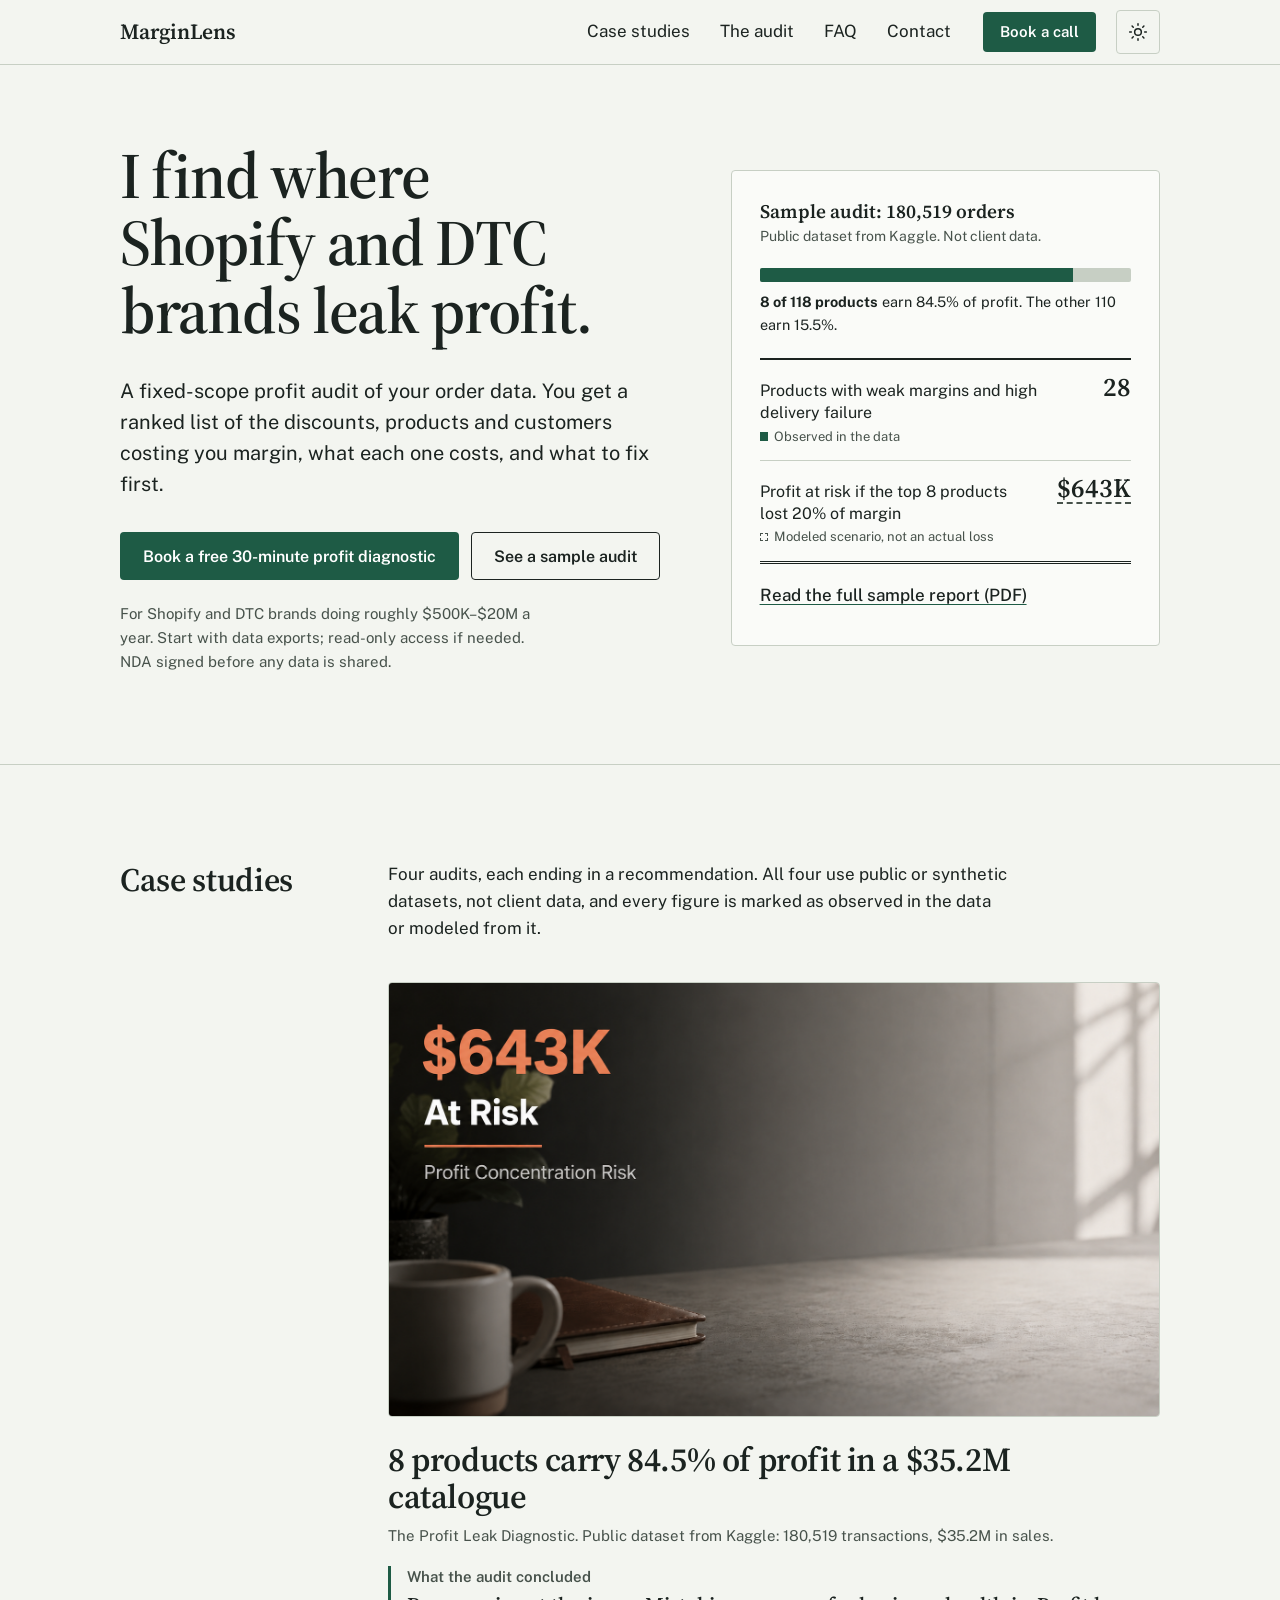
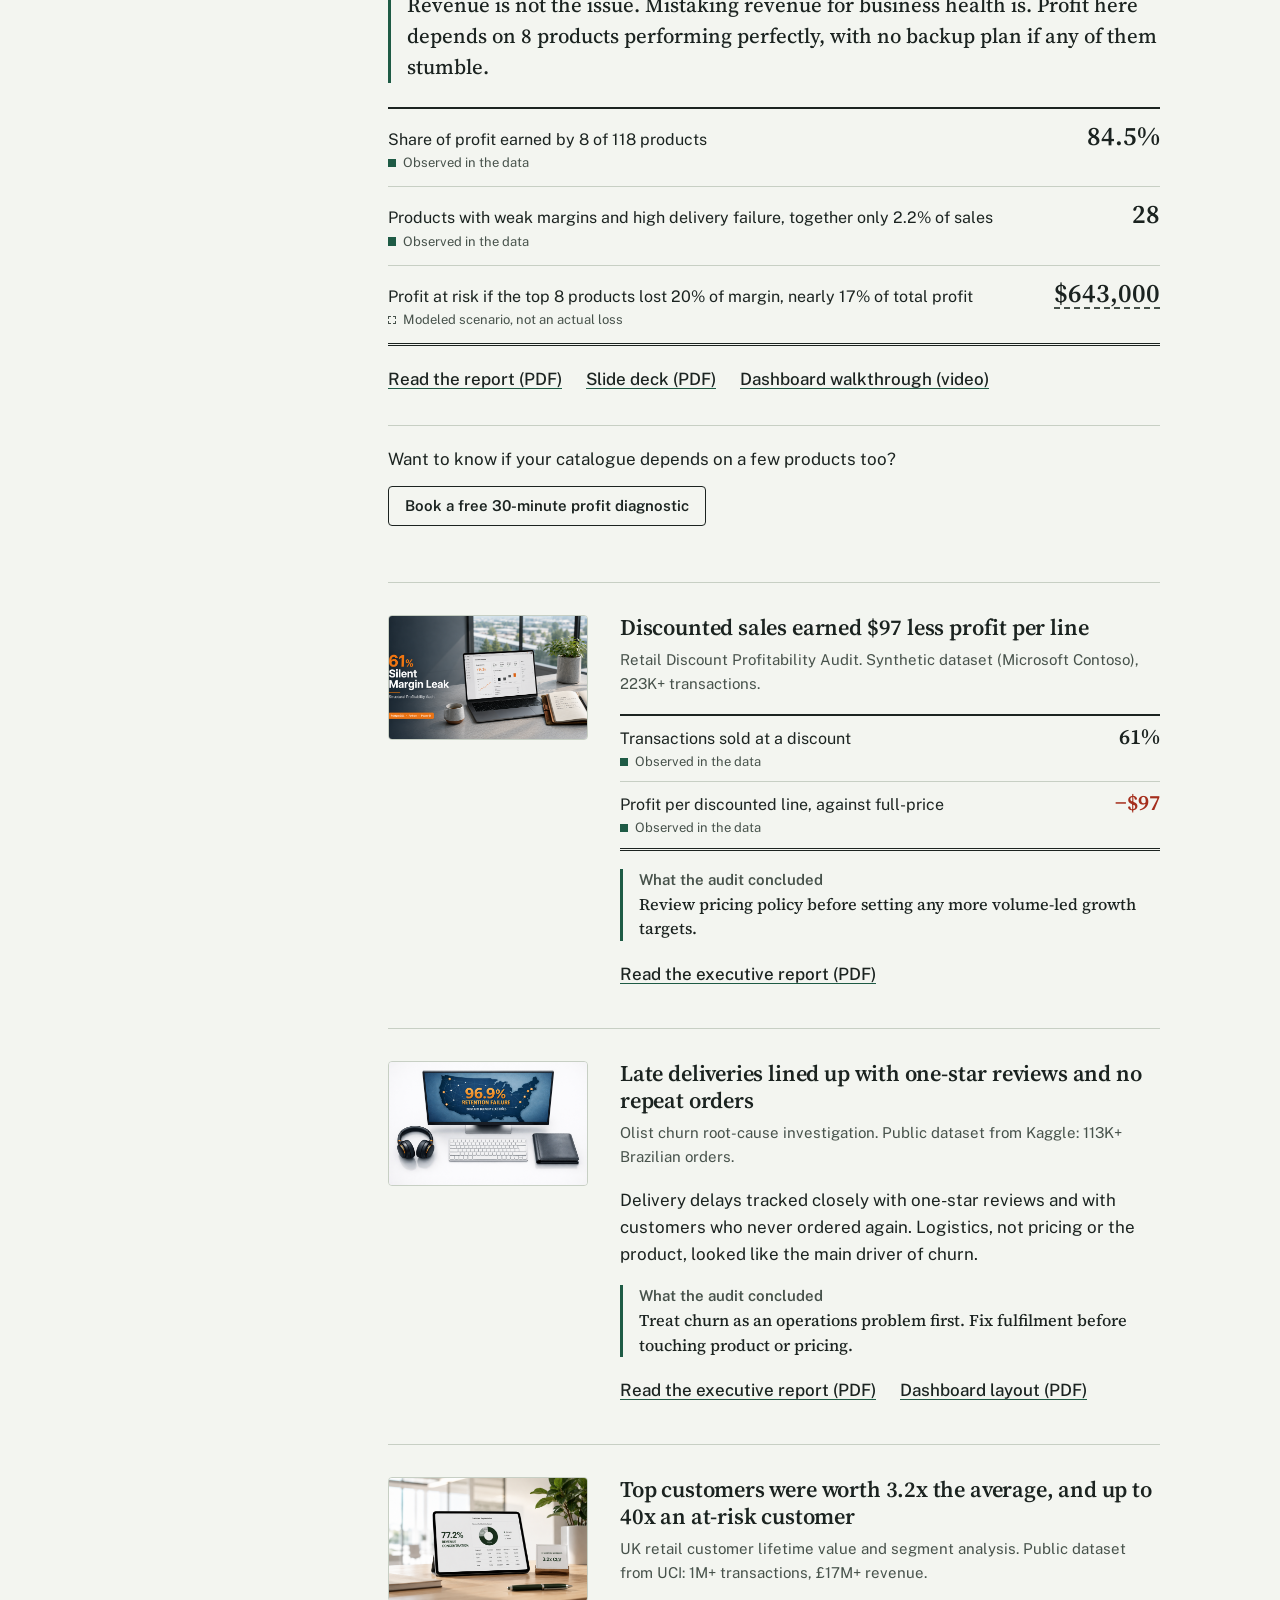
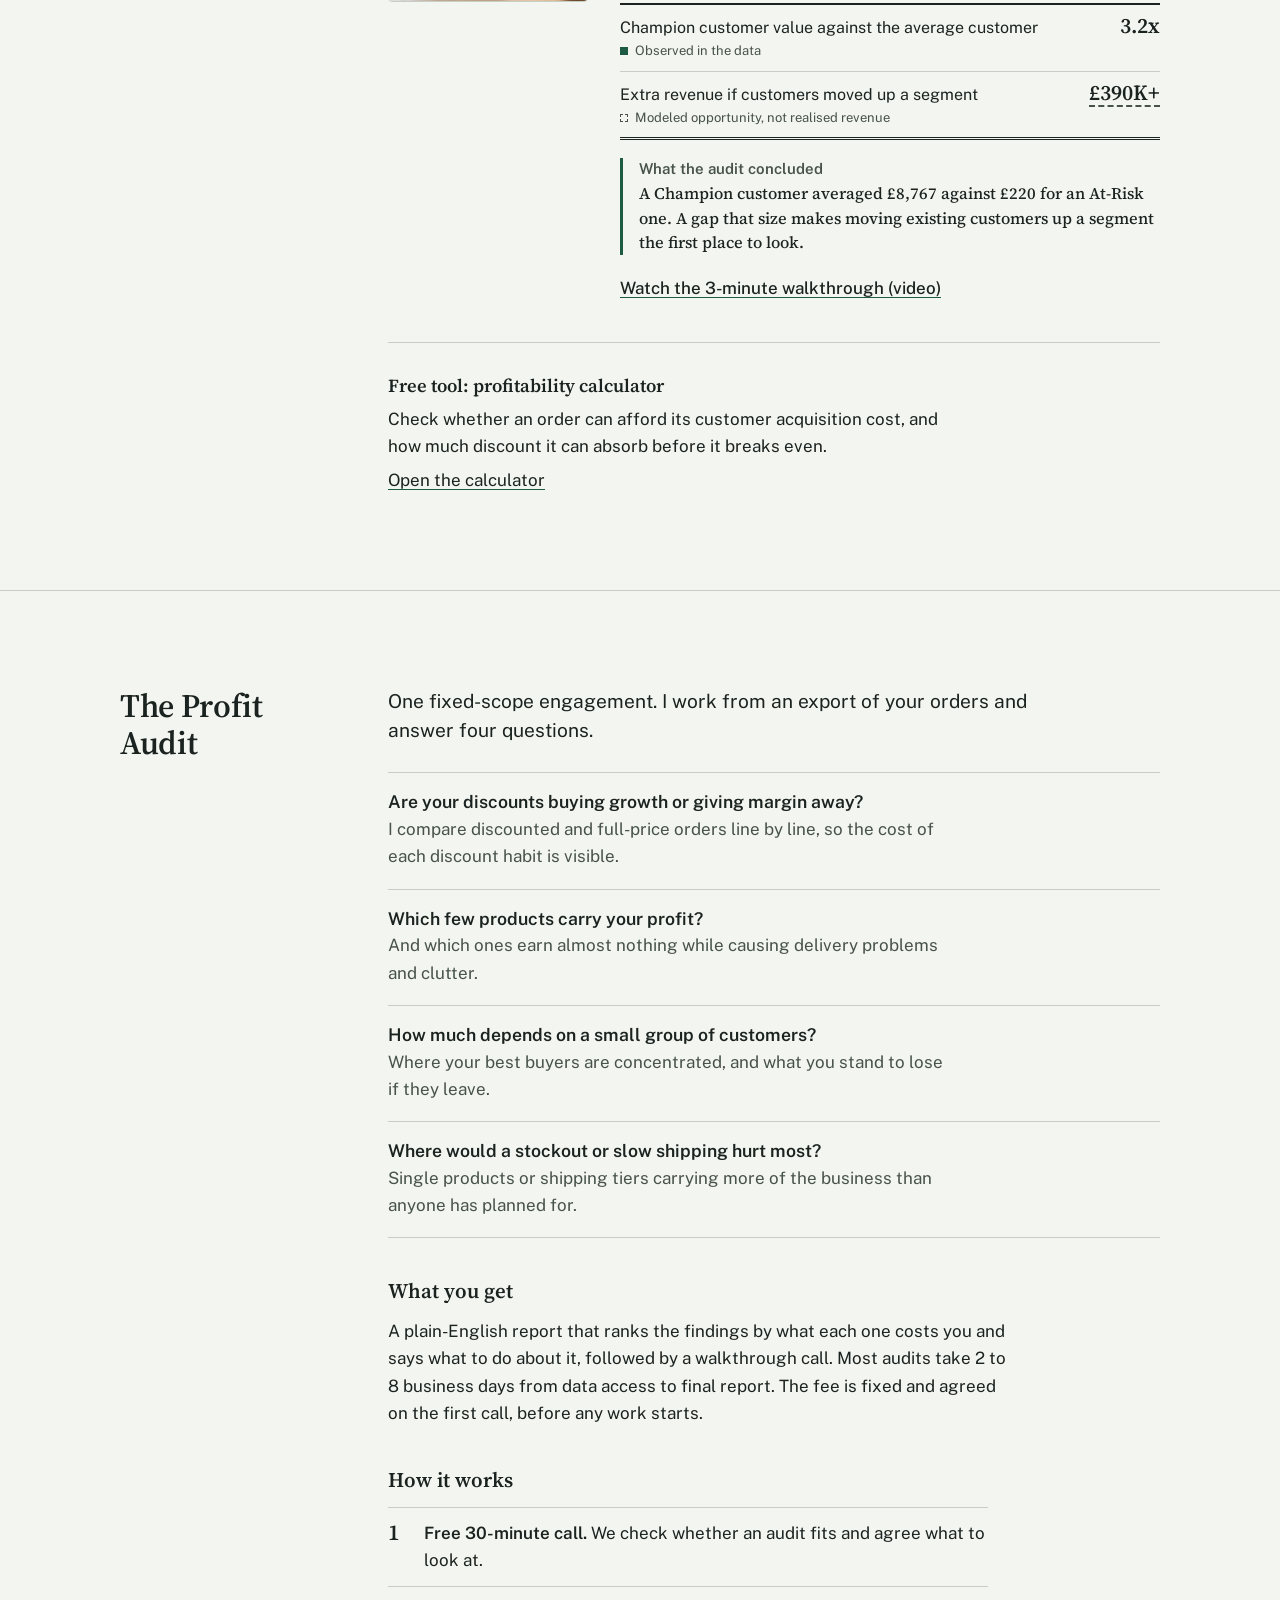
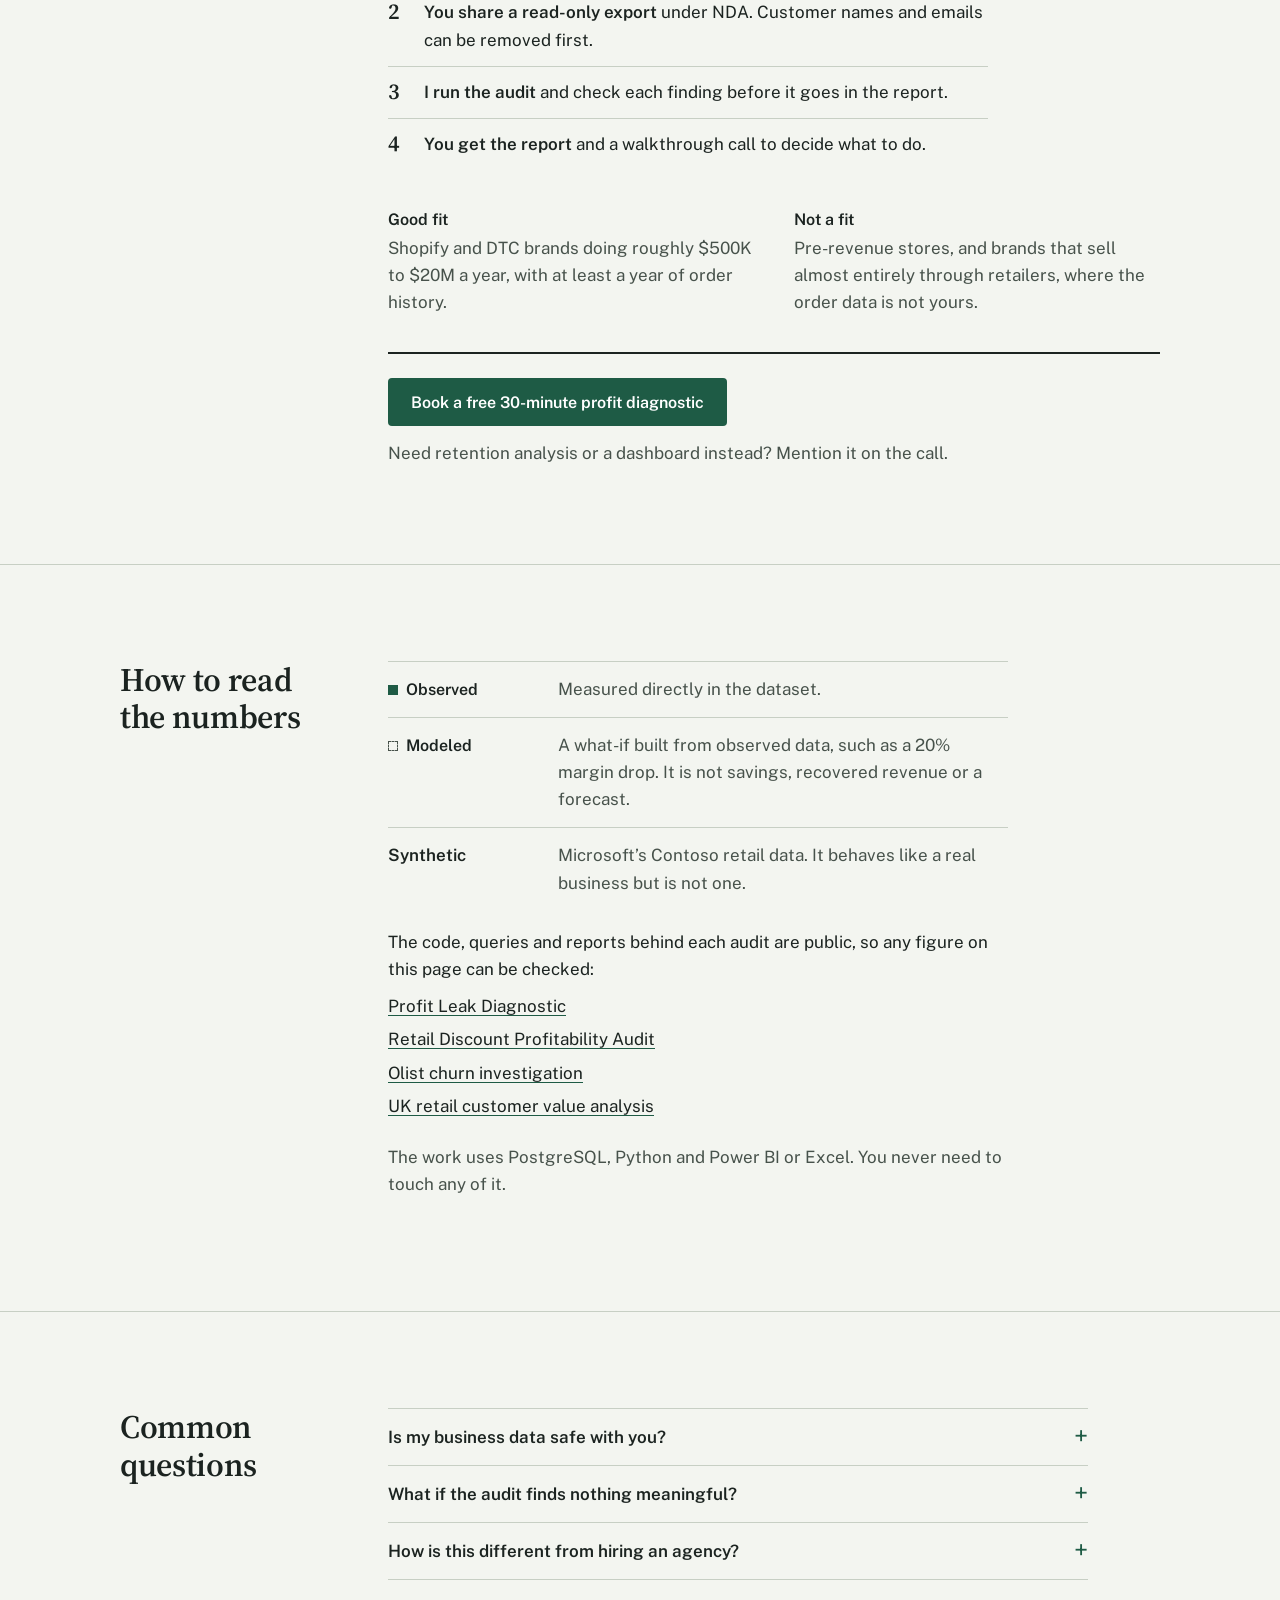
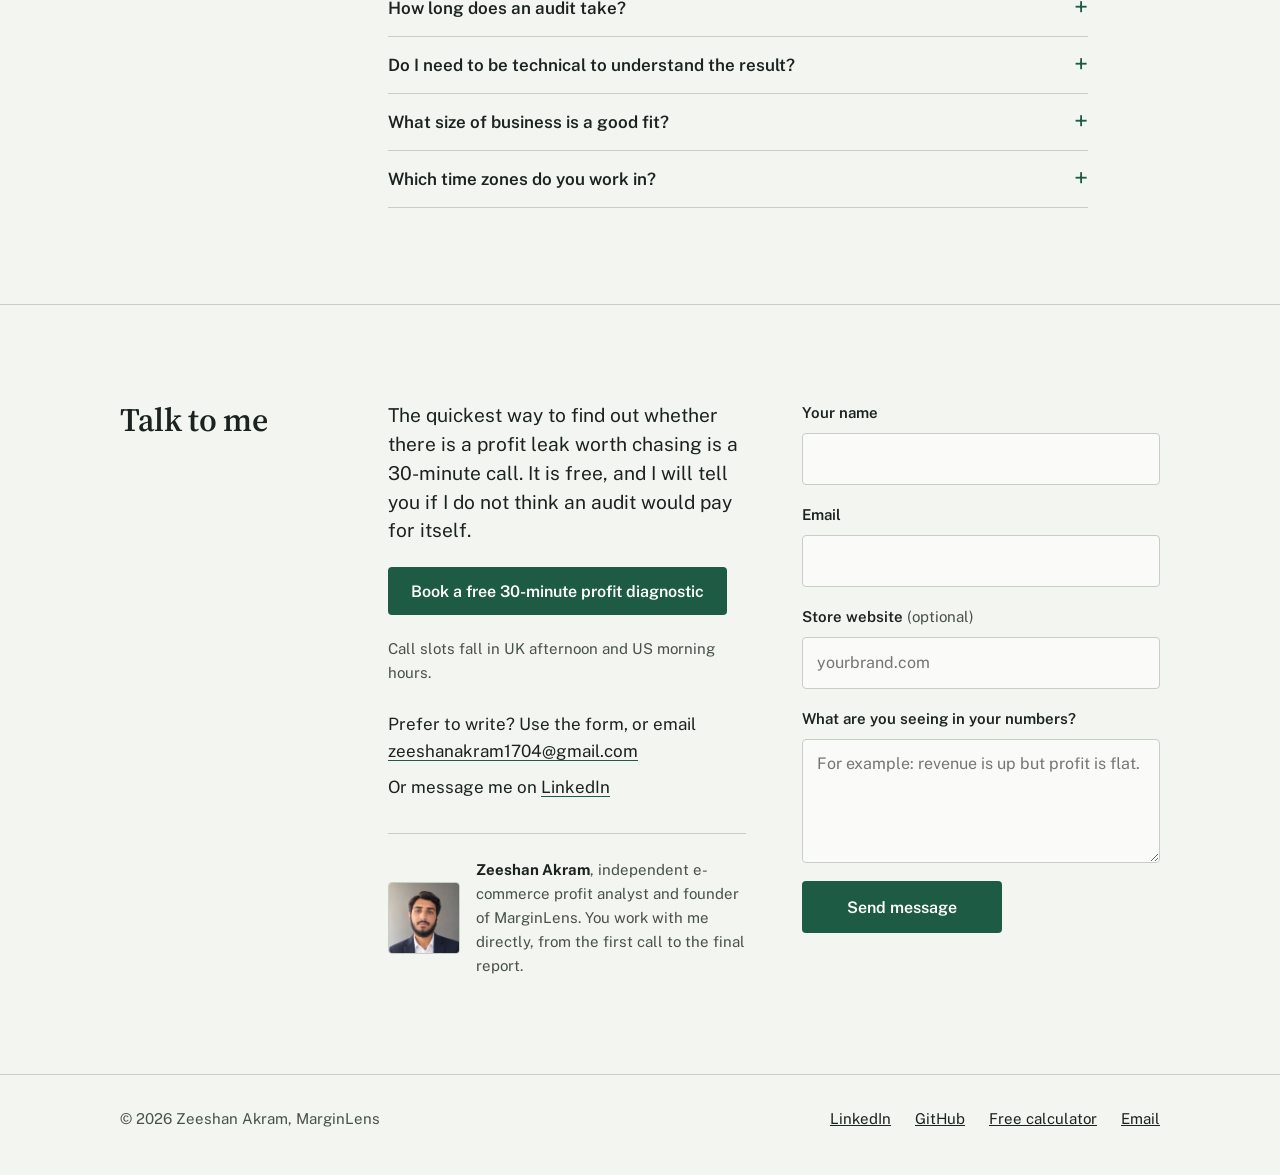
==== commit 546d1011: "fix: updated calendly cta wording to make it soft" ====
--- a/index.html
+++ b/index.html
@@ -416,7 +416,7 @@
       <h1>I find where Shopify and DTC brands leak profit.</h1>
       <p class="lede">A fixed-scope profit audit of your order data. You get a ranked list of the discounts, products and customers costing you margin, what each one costs, and what to fix first.</p>
       <div class="cta-row">
-        <a class="btn btn-primary" href="https://calendly.com/zeeshanakram/data-diagnostic" target="_blank" rel="noopener noreferrer" data-cta="hero">Book a free 30-minute profit call</a>
+        <a class="btn btn-primary" href="https://calendly.com/zeeshanakram/data-diagnostic" target="_blank" rel="noopener noreferrer" data-cta="hero">Book a free 30-minute profit diagnostic</a>
         <a class="btn btn-secondary" href="#case-studies">See a sample audit</a>
       </div>
       <p class="hero-note">For Shopify and DTC brands doing roughly $500K–$20M a year. Start with data exports; read-only access if needed. NDA signed before any data is shared.</p>
@@ -479,7 +479,7 @@
         </p>
         <div class="cta-inline">
           <p>Want to know if your catalogue depends on a few products too?</p>
-          <a class="btn btn-secondary btn-sm" href="https://calendly.com/zeeshanakram/data-diagnostic" target="_blank" rel="noopener noreferrer" data-cta="flagship">Book a free 30-minute profit call</a>
+          <a class="btn btn-secondary btn-sm" href="https://calendly.com/zeeshanakram/data-diagnostic" target="_blank" rel="noopener noreferrer" data-cta="flagship">Book a free 30-minute profit diagnostic</a>
         </div>
       </article>
 
@@ -573,7 +573,7 @@
       </div>
 
       <div class="audit-cta">
-        <a class="btn btn-primary" href="https://calendly.com/zeeshanakram/data-diagnostic" target="_blank" rel="noopener noreferrer" data-cta="audit">Book a free 30-minute profit call</a>
+        <a class="btn btn-primary" href="https://calendly.com/zeeshanakram/data-diagnostic" target="_blank" rel="noopener noreferrer" data-cta="audit">Book a free 30-minute profit diagnostic</a>
         <p>Need retention analysis or a dashboard instead? Mention it on the call.</p>
       </div>
     </div>
@@ -648,7 +648,7 @@
     <div class="section-body contact-grid">
       <div>
         <p class="contact-lede">The quickest way to find out whether there is a profit leak worth chasing is a 30-minute call. It is free, and I will tell you if I do not think an audit would pay for itself.</p>
-        <a class="btn btn-primary" href="https://calendly.com/zeeshanakram/data-diagnostic" target="_blank" rel="noopener noreferrer" data-cta="contact">Book a free 30-minute profit call</a>
+        <a class="btn btn-primary" href="https://calendly.com/zeeshanakram/data-diagnostic" target="_blank" rel="noopener noreferrer" data-cta="contact">Book a free 30-minute profit diagnostic</a>
         <p class="hero-note">Call slots fall in UK afternoon and US morning hours.</p>
         <ul class="contact-ways">
           <li>Prefer to write? Use the form, or email <a class="tlink" href="mailto:zeeshanakram1704@gmail.com">zeeshanakram1704@gmail.com</a></li>
@@ -739,4 +739,4 @@
 })();
 </script>
 </body>
-</html>
+</html>
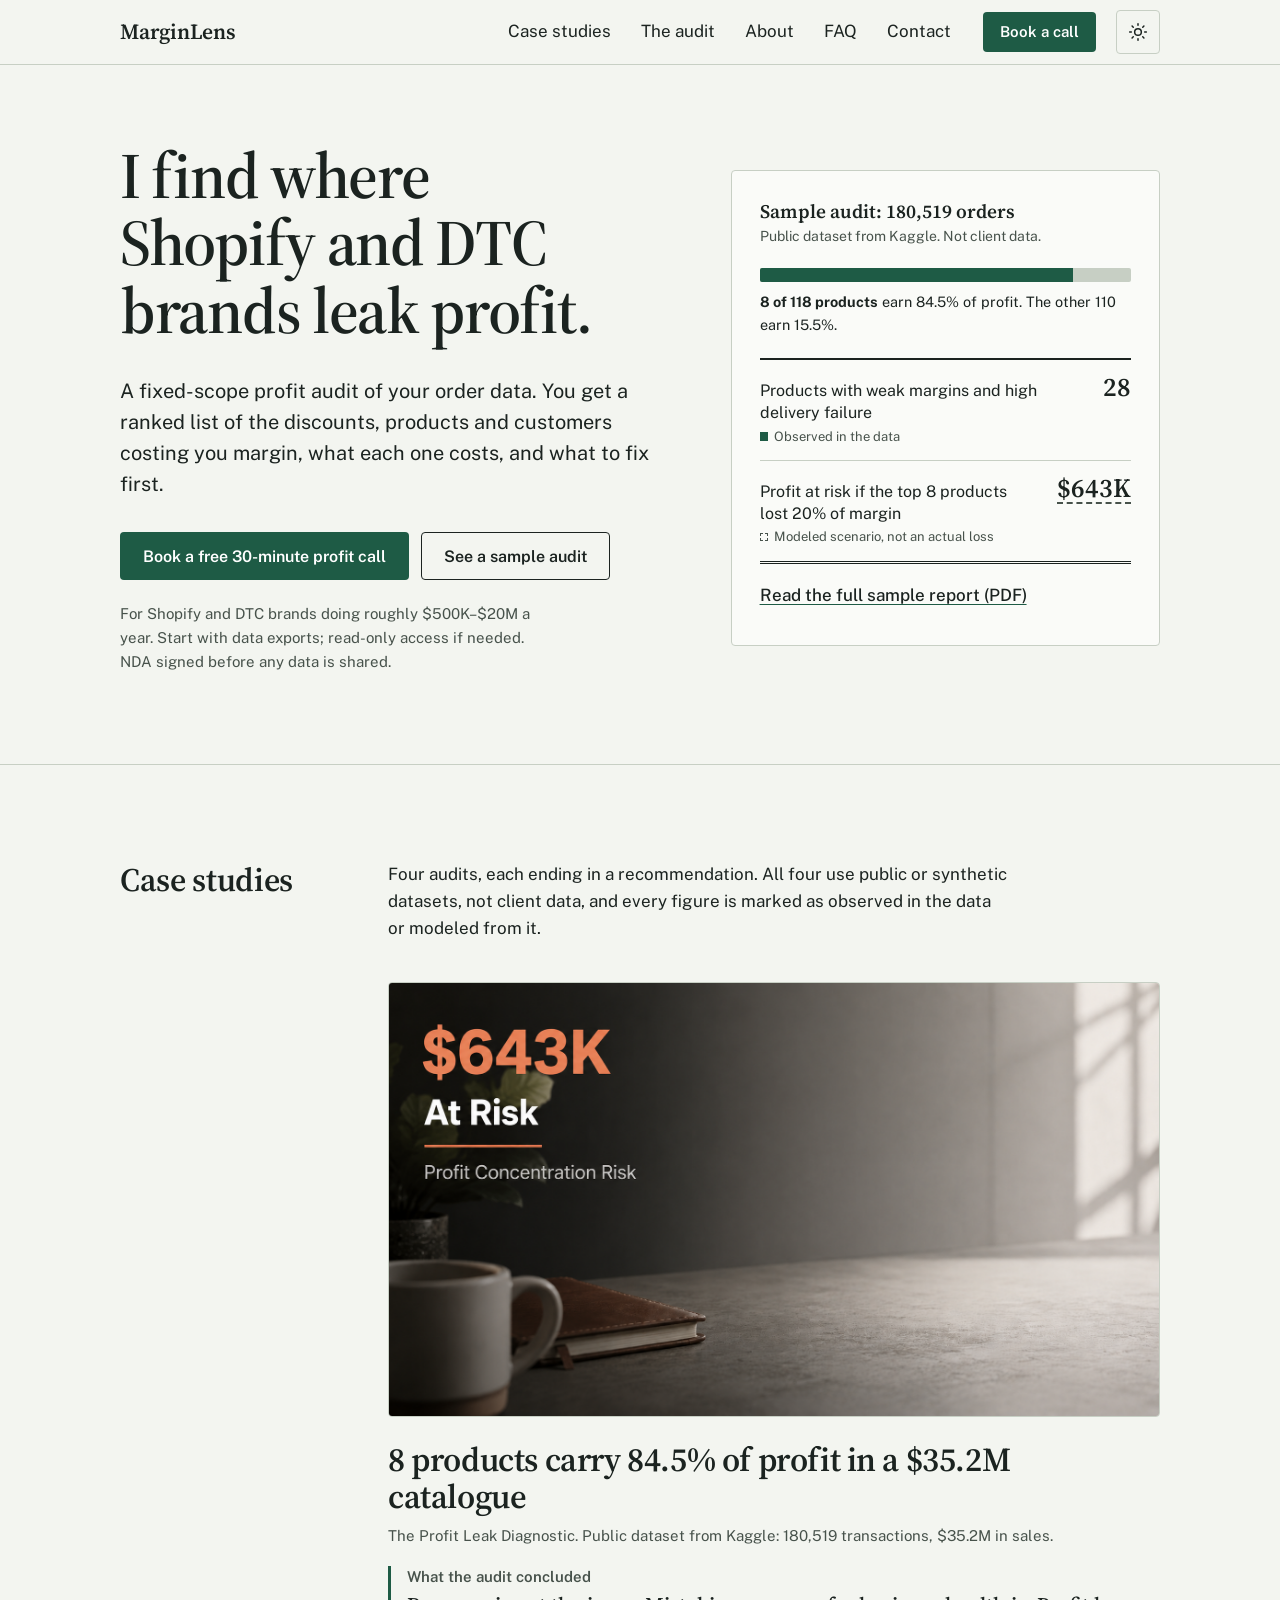
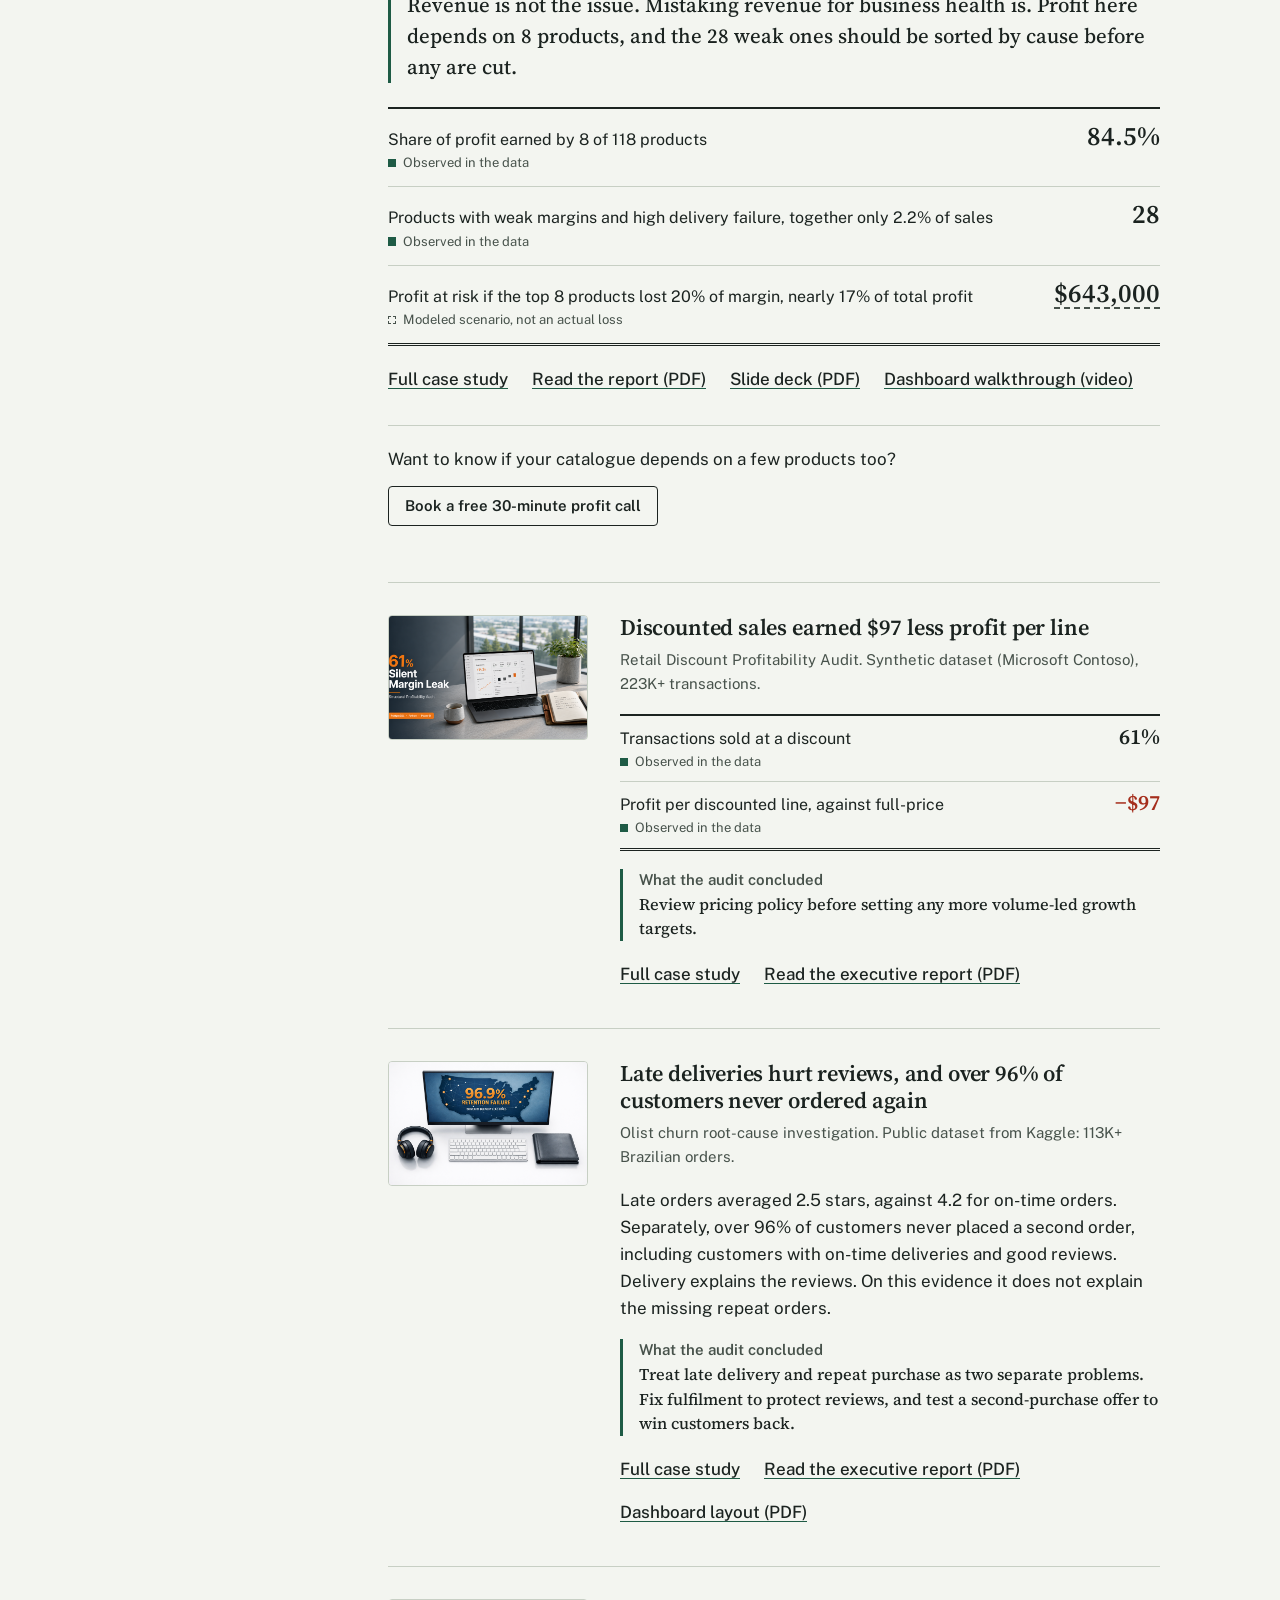
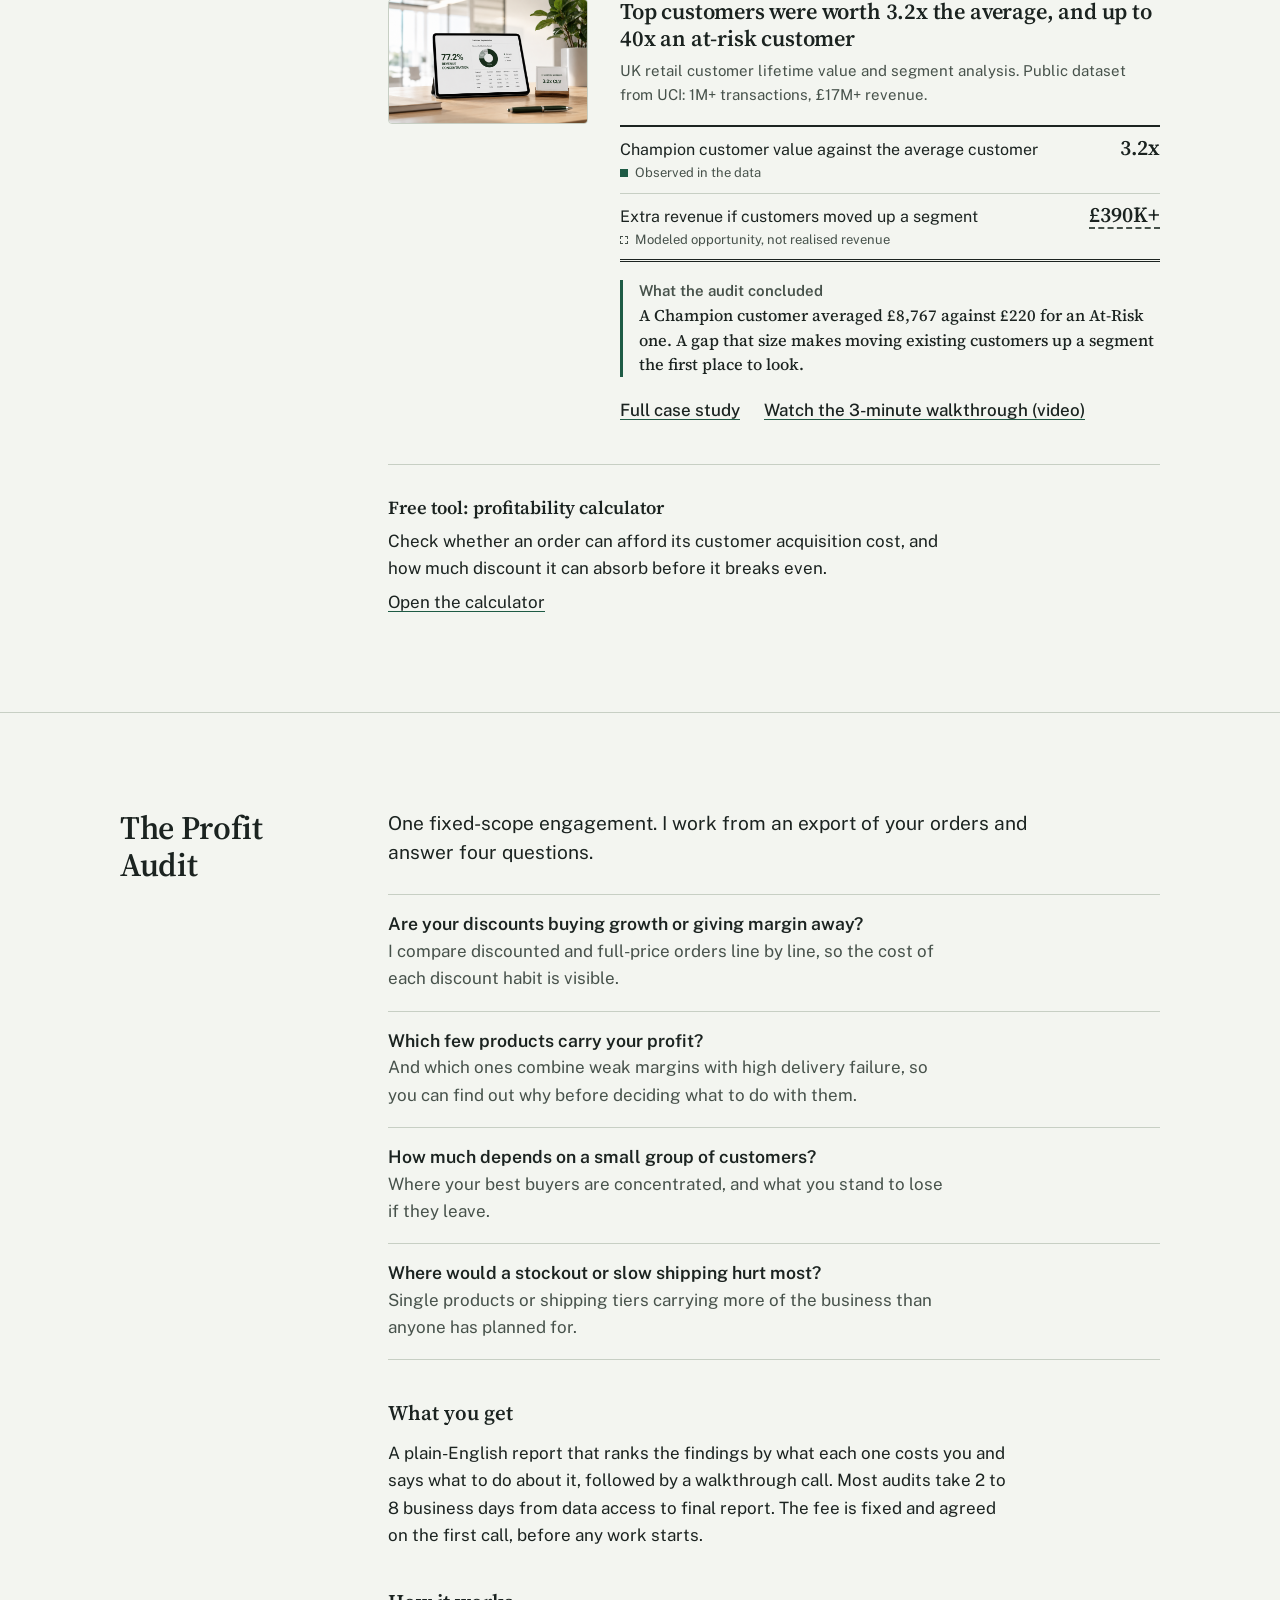
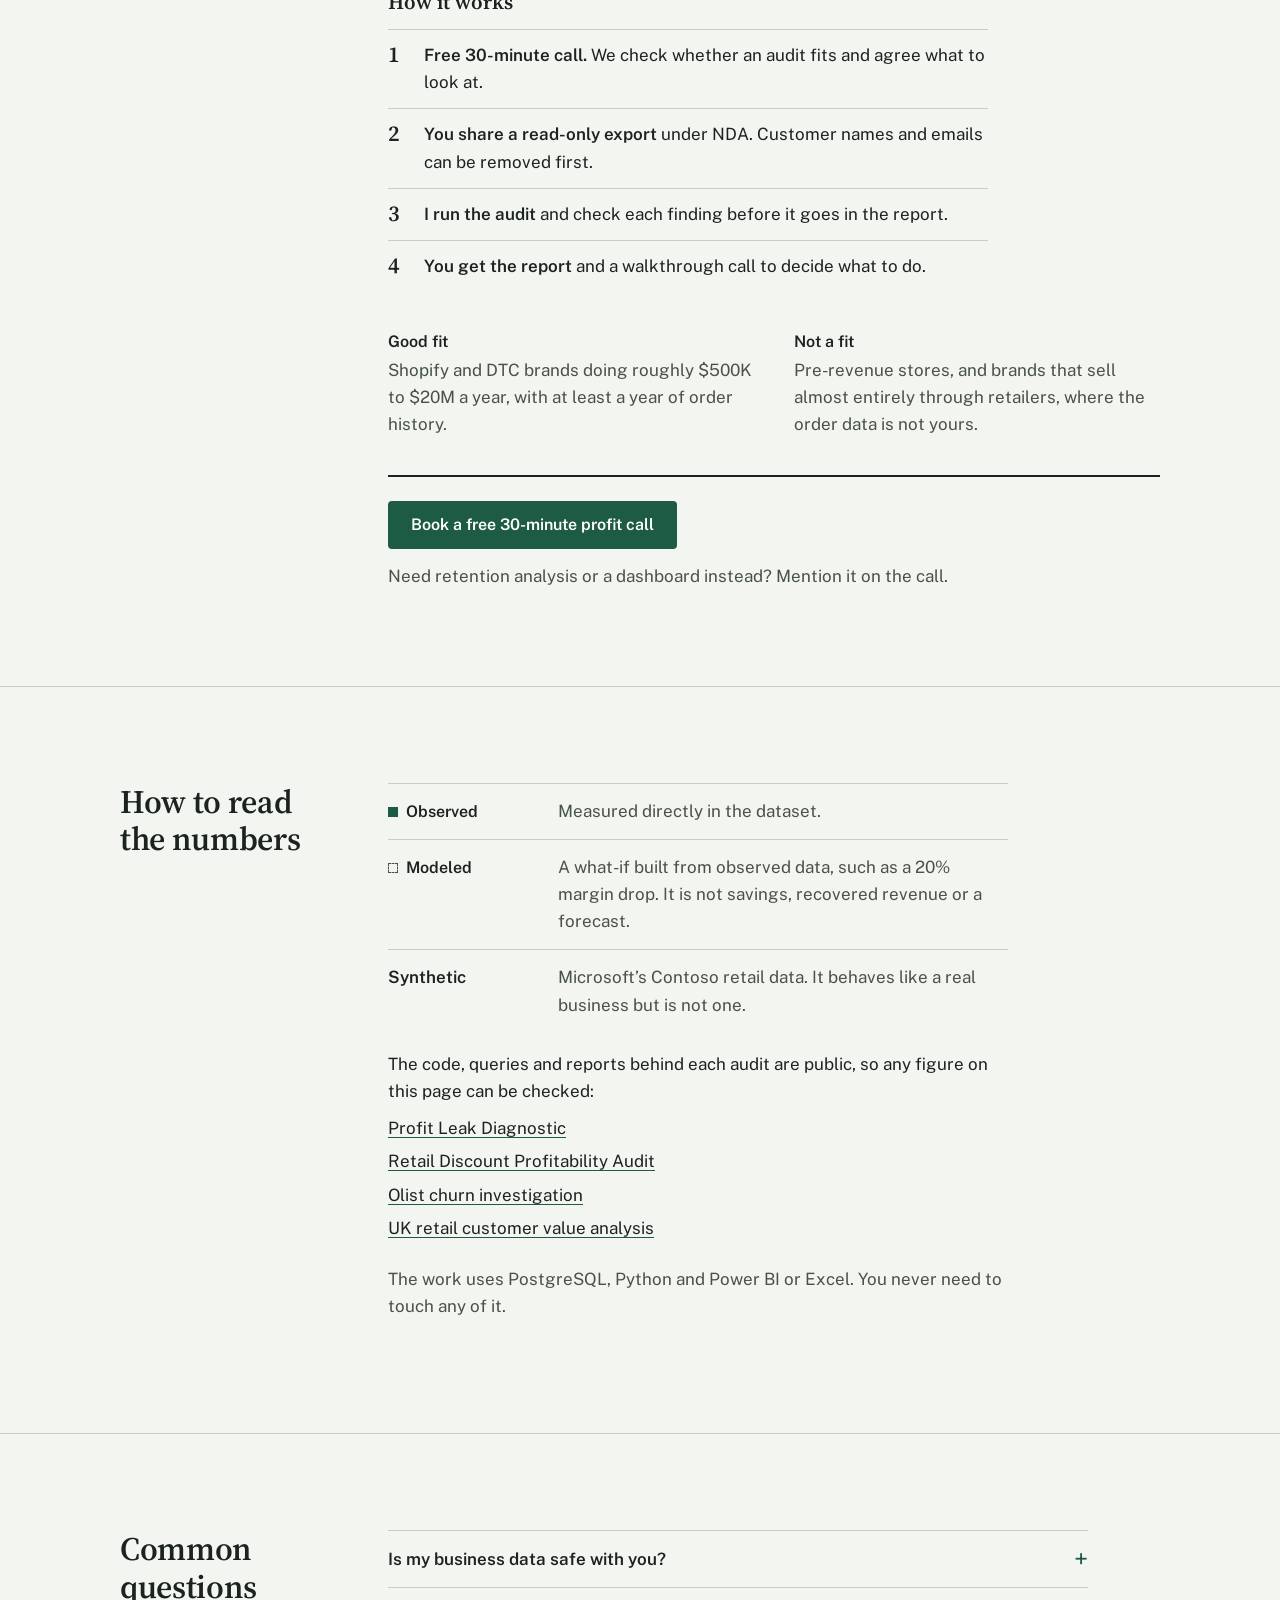
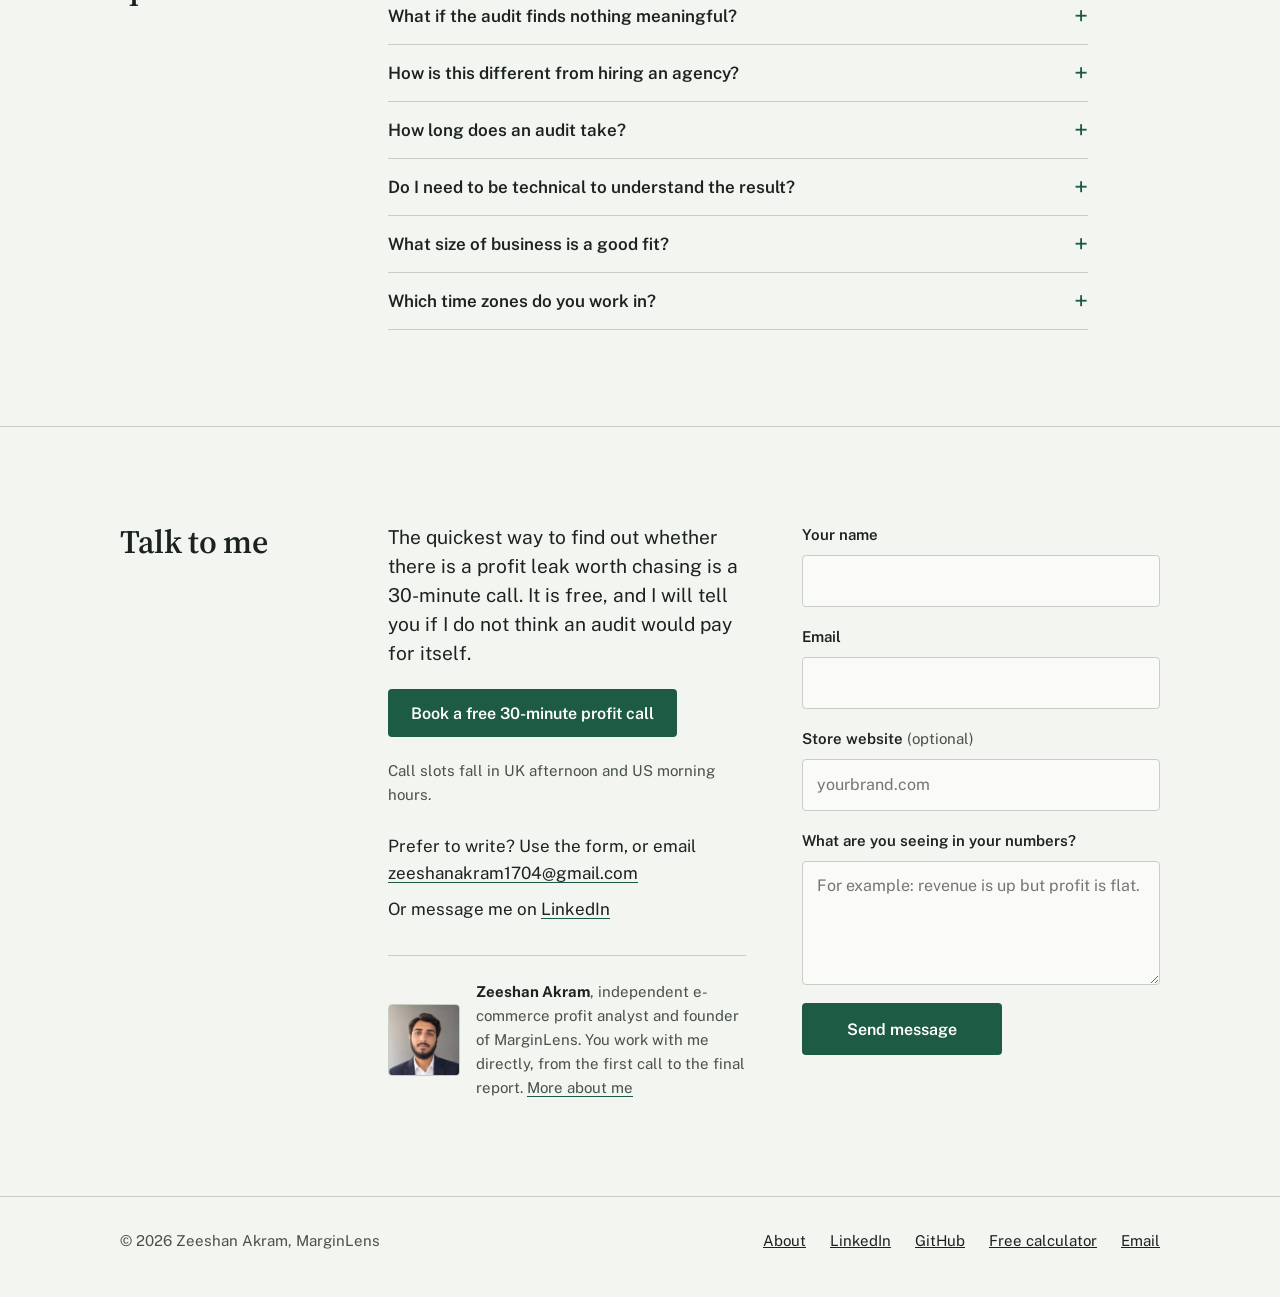
==== commit ed5017a6: "feat: added separate case studies files, added about page, added sitemap, updated css and js" ====
--- a/index.html
+++ b/index.html
@@ -4,7 +4,7 @@
 <meta charset="utf-8">
 <meta name="viewport" content="width=device-width, initial-scale=1">
 <meta name="google-site-verification" content="KiqOvXdudqZ4qB9IKkTtw_0Kvg82ZIx_hcRjn_CfCK8">
-<title>MarginLens | Profit audits for Shopify and DTC brands</title>
+<title>Zeeshan Akram | MarginLens | Shopify &amp; DTC Profit Audits</title>
 <meta name="description" content="Fixed-scope profit audits for Shopify and DTC brands. I rank the discounts, products and customers costing you margin, and tell you what to fix first.">
 <meta name="author" content="Zeeshan Akram">
 <meta name="robots" content="index, follow, max-image-preview:large">
@@ -13,7 +13,7 @@
 
 <meta property="og:type" content="website">
 <meta property="og:site_name" content="MarginLens">
-<meta property="og:title" content="MarginLens | Profit audits for Shopify and DTC brands">
+<meta property="og:title" content="Zeeshan Akram | MarginLens | Shopify &amp; DTC Profit Audits">
 <meta property="og:description" content="I find where Shopify and DTC brands leak profit. A fixed-scope audit of your order data, ranked by what each leak costs you.">
 <meta property="og:url" content="https://zeeshan-portfolio-swart.vercel.app/">
 <meta property="og:image" content="https://zeeshan-portfolio-swart.vercel.app/assets/images/og-image.jpg">
@@ -72,18 +72,36 @@
         "Shopify order data"
       ],
       "founder": {
-        "@type": "Person",
-        "name": "Zeeshan Akram",
-        "jobTitle": "E-commerce profit analyst",
-        "sameAs": [
-          "https://www.linkedin.com/in/zeeshan-akram-ds/",
-          "https://github.com/zeeshan-akram-ds"
-        ]
+        "@id": "https://zeeshan-portfolio-swart.vercel.app/about.html#person"
       },
       "sameAs": [
         "https://www.linkedin.com/in/zeeshan-akram-ds/",
         "https://github.com/zeeshan-akram-ds"
       ]
+    },
+    {
+      "@type": "Person",
+      "@id": "https://zeeshan-portfolio-swart.vercel.app/about.html#person",
+      "name": "Zeeshan Akram",
+      "jobTitle": "E-commerce profit analyst",
+      "url": "https://zeeshan-portfolio-swart.vercel.app/about.html",
+      "image": "https://zeeshan-portfolio-swart.vercel.app/assets/images/hero-image.png",
+      "worksFor": {
+        "@id": "https://zeeshan-portfolio-swart.vercel.app/#business"
+      },
+      "sameAs": [
+        "https://www.linkedin.com/in/zeeshan-akram-ds/",
+        "https://github.com/zeeshan-akram-ds"
+      ]
+    },
+    {
+      "@type": "WebSite",
+      "@id": "https://zeeshan-portfolio-swart.vercel.app/#website",
+      "url": "https://zeeshan-portfolio-swart.vercel.app/",
+      "name": "MarginLens",
+      "publisher": {
+        "@id": "https://zeeshan-portfolio-swart.vercel.app/#business"
+      }
     },
     {
       "@type": "FAQPage",
@@ -117,7 +135,7 @@
           "name": "How long does an audit take?",
           "acceptedAnswer": {
             "@type": "Answer",
-            "text": "Most audits take 5 to 10 business days from data access to final report, depending on data volume and how clean it is. I confirm a specific timeline on the first call."
+            "text": "Most audits take 2 to 8 business days from data access to final report, depending on data volume and how clean it is. I confirm a specific timeline on the first call."
           }
         },
         {
@@ -392,6 +410,7 @@
       <ul>
         <li><a href="#case-studies">Case studies</a></li>
         <li><a href="#audit">The audit</a></li>
+        <li><a href="./about.html">About</a></li>
         <li><a href="#faq">FAQ</a></li>
         <li><a href="#contact">Contact</a></li>
       </ul>
@@ -416,7 +435,7 @@
       <h1>I find where Shopify and DTC brands leak profit.</h1>
       <p class="lede">A fixed-scope profit audit of your order data. You get a ranked list of the discounts, products and customers costing you margin, what each one costs, and what to fix first.</p>
       <div class="cta-row">
-        <a class="btn btn-primary" href="https://calendly.com/zeeshanakram/data-diagnostic" target="_blank" rel="noopener noreferrer" data-cta="hero">Book a free 30-minute profit diagnostic</a>
+        <a class="btn btn-primary" href="https://calendly.com/zeeshanakram/data-diagnostic" target="_blank" rel="noopener noreferrer" data-cta="hero">Book a free 30-minute profit call</a>
         <a class="btn btn-secondary" href="#case-studies">See a sample audit</a>
       </div>
       <p class="hero-note">For Shopify and DTC brands doing roughly $500K–$20M a year. Start with data exports; read-only access if needed. NDA signed before any data is shared.</p>
@@ -457,7 +476,7 @@
         </div>
         <h3>8 products carry 84.5% of profit in a $35.2M catalogue</h3>
         <p class="case-meta">The Profit Leak Diagnostic. Public dataset from Kaggle: 180,519 transactions, $35.2M in sales.</p>
-        <p class="conclusion"><strong>What the audit concluded</strong>Revenue is not the issue. Mistaking revenue for business health is. Profit here depends on 8 products performing perfectly, with no backup plan if any of them stumble.</p>
+        <p class="conclusion"><strong>What the audit concluded</strong>Revenue is not the issue. Mistaking revenue for business health is. Profit here depends on 8 products, and the 28 weak ones should be sorted by cause before any are cut.</p>
         <ul class="ledger">
           <li>
             <span class="what">Share of profit earned by 8 of 118 products<span class="basis">Observed in the data</span></span>
@@ -473,13 +492,14 @@
           </li>
         </ul>
         <p class="case-links">
+          <a class="tlink" href="./case-studies/product-profit-concentration.html">Full case study</a>
           <a class="tlink" href="https://drive.google.com/file/d/16j2GDPuZ-GmiIB8uVDfQttr2TUG2-hDv/view" target="_blank" rel="noopener noreferrer">Read the report (PDF)</a>
           <a class="tlink" href="https://drive.google.com/file/d/1KCQWaO9x668hKocEz7iH3yHL77kNJ1hv/view?usp=sharing" target="_blank" rel="noopener noreferrer">Slide deck (PDF)</a>
           <a class="tlink" href="https://youtu.be/BtNOyrPLW7o" target="_blank" rel="noopener noreferrer">Dashboard walkthrough (video)</a>
         </p>
         <div class="cta-inline">
           <p>Want to know if your catalogue depends on a few products too?</p>
-          <a class="btn btn-secondary btn-sm" href="https://calendly.com/zeeshanakram/data-diagnostic" target="_blank" rel="noopener noreferrer" data-cta="flagship">Book a free 30-minute profit diagnostic</a>
+          <a class="btn btn-secondary btn-sm" href="https://calendly.com/zeeshanakram/data-diagnostic" target="_blank" rel="noopener noreferrer" data-cta="flagship">Book a free 30-minute profit call</a>
         </div>
       </article>
 
@@ -495,7 +515,10 @@
             <li><span class="what">Profit per discounted line, against full-price<span class="basis">Observed in the data</span></span><span class="fig neg">&minus;$97</span></li>
           </ul>
           <p class="conclusion"><strong>What the audit concluded</strong>Review pricing policy before setting any more volume-led growth targets.</p>
-          <p class="case-links"><a class="tlink" href="https://github.com/zeeshan-akram-ds/retail-discount-profitability-audit/blob/main/docs/retail_discount_audit_report.pdf" target="_blank" rel="noopener noreferrer">Read the executive report (PDF)</a></p>
+          <p class="case-links">
+            <a class="tlink" href="./case-studies/discount-profitability.html">Full case study</a>
+            <a class="tlink" href="https://github.com/zeeshan-akram-ds/retail-discount-profitability-audit/blob/main/docs/retail_discount_audit_report.pdf" target="_blank" rel="noopener noreferrer">Read the executive report (PDF)</a>
+          </p>
         </div>
       </article>
 
@@ -504,11 +527,12 @@
           <img src="./assets/images/olist_churn_diagnosis.png" alt="Charts from the Olist churn investigation linking late delivery to low reviews and no repeat purchase" loading="lazy" decoding="async">
         </div>
         <div>
-          <h3>Late deliveries lined up with one-star reviews and no repeat orders</h3>
+          <h3>Late deliveries hurt reviews, and over 96% of customers never ordered again</h3>
           <p class="case-meta">Olist churn root-cause investigation. Public dataset from Kaggle: 113K+ Brazilian orders.</p>
-          <p>Delivery delays tracked closely with one-star reviews and with customers who never ordered again. Logistics, not pricing or the product, looked like the main driver of churn.</p>
-          <p class="conclusion"><strong>What the audit concluded</strong>Treat churn as an operations problem first. Fix fulfilment before touching product or pricing.</p>
+          <p>Late orders averaged 2.5 stars, against 4.2 for on-time orders. Separately, over 96% of customers never placed a second order, including customers with on-time deliveries and good reviews. Delivery explains the reviews. On this evidence it does not explain the missing repeat orders.</p>
+          <p class="conclusion"><strong>What the audit concluded</strong>Treat late delivery and repeat purchase as two separate problems. Fix fulfilment to protect reviews, and test a second-purchase offer to win customers back.</p>
           <p class="case-links">
+            <a class="tlink" href="./case-studies/delivery-risk-churn.html">Full case study</a>
             <a class="tlink" href="https://github.com/zeeshan-akram-ds/Olist-ECommerce-Analysis/blob/master/reports/Olist-Executive-Report.pdf" target="_blank" rel="noopener noreferrer">Read the executive report (PDF)</a>
             <a class="tlink" href="https://github.com/zeeshan-akram-ds/Olist-ECommerce-Analysis/blob/master/powerbi_dashboard/report/Olist_E-Commerce_Dashboard.pdf" target="_blank" rel="noopener noreferrer">Dashboard layout (PDF)</a>
           </p>
@@ -527,7 +551,10 @@
             <li><span class="what">Extra revenue if customers moved up a segment<span class="basis modeled">Modeled opportunity, not realised revenue</span></span><span class="fig modeled">£390K+</span></li>
           </ul>
           <p class="conclusion"><strong>What the audit concluded</strong>A Champion customer averaged £8,767 against £220 for an At-Risk one. A gap that size makes moving existing customers up a segment the first place to look.</p>
-          <p class="case-links"><a class="tlink" href="https://youtu.be/jlOkndlBRUw" target="_blank" rel="noopener noreferrer">Watch the 3-minute walkthrough (video)</a></p>
+          <p class="case-links">
+            <a class="tlink" href="./case-studies/customer-lifetime-value.html">Full case study</a>
+            <a class="tlink" href="https://youtu.be/jlOkndlBRUw" target="_blank" rel="noopener noreferrer">Watch the 3-minute walkthrough (video)</a>
+          </p>
         </div>
       </article>
 
@@ -549,7 +576,7 @@
 
       <ul class="checks">
         <li><h3>Are your discounts buying growth or giving margin away?</h3><p>I compare discounted and full-price orders line by line, so the cost of each discount habit is visible.</p></li>
-        <li><h3>Which few products carry your profit?</h3><p>And which ones earn almost nothing while causing delivery problems and clutter.</p></li>
+        <li><h3>Which few products carry your profit?</h3><p>And which ones combine weak margins with high delivery failure, so you can find out why before deciding what to do with them.</p></li>
         <li><h3>How much depends on a small group of customers?</h3><p>Where your best buyers are concentrated, and what you stand to lose if they leave.</p></li>
         <li><h3>Where would a stockout or slow shipping hurt most?</h3><p>Single products or shipping tiers carrying more of the business than anyone has planned for.</p></li>
       </ul>
@@ -573,7 +600,7 @@
       </div>
 
       <div class="audit-cta">
-        <a class="btn btn-primary" href="https://calendly.com/zeeshanakram/data-diagnostic" target="_blank" rel="noopener noreferrer" data-cta="audit">Book a free 30-minute profit diagnostic</a>
+        <a class="btn btn-primary" href="https://calendly.com/zeeshanakram/data-diagnostic" target="_blank" rel="noopener noreferrer" data-cta="audit">Book a free 30-minute profit call</a>
         <p>Need retention analysis or a dashboard instead? Mention it on the call.</p>
       </div>
     </div>
@@ -648,7 +675,7 @@
     <div class="section-body contact-grid">
       <div>
         <p class="contact-lede">The quickest way to find out whether there is a profit leak worth chasing is a 30-minute call. It is free, and I will tell you if I do not think an audit would pay for itself.</p>
-        <a class="btn btn-primary" href="https://calendly.com/zeeshanakram/data-diagnostic" target="_blank" rel="noopener noreferrer" data-cta="contact">Book a free 30-minute profit diagnostic</a>
+        <a class="btn btn-primary" href="https://calendly.com/zeeshanakram/data-diagnostic" target="_blank" rel="noopener noreferrer" data-cta="contact">Book a free 30-minute profit call</a>
         <p class="hero-note">Call slots fall in UK afternoon and US morning hours.</p>
         <ul class="contact-ways">
           <li>Prefer to write? Use the form, or email <a class="tlink" href="mailto:zeeshanakram1704@gmail.com">zeeshanakram1704@gmail.com</a></li>
@@ -656,7 +683,7 @@
         </ul>
         <div class="who">
           <img src="./assets/images/hero-image.png" alt="Zeeshan Akram, founder of MarginLens" width="72" height="72" loading="lazy" decoding="async">
-          <p><strong>Zeeshan Akram</strong>, independent e-commerce profit analyst and founder of MarginLens. You work with me directly, from the first call to the final report.</p>
+          <p><strong>Zeeshan Akram</strong>, independent e-commerce profit analyst and founder of MarginLens. You work with me directly, from the first call to the final report. <a class="tlink" href="./about.html">More about me</a></p>
         </div>
       </div>
 
@@ -680,6 +707,7 @@
   <div class="wrap foot">
     <p>&copy; 2026 Zeeshan Akram, MarginLens</p>
     <ul>
+      <li><a href="./about.html">About</a></li>
       <li><a href="https://www.linkedin.com/in/zeeshan-akram-ds/" target="_blank" rel="noopener noreferrer">LinkedIn</a></li>
       <li><a href="https://github.com/zeeshan-akram-ds" target="_blank" rel="noopener noreferrer">GitHub</a></li>
       <li><a href="./tools/profit-calculator.html">Free calculator</a></li>
@@ -739,4 +767,4 @@
 })();
 </script>
 </body>
-</html>+</html>
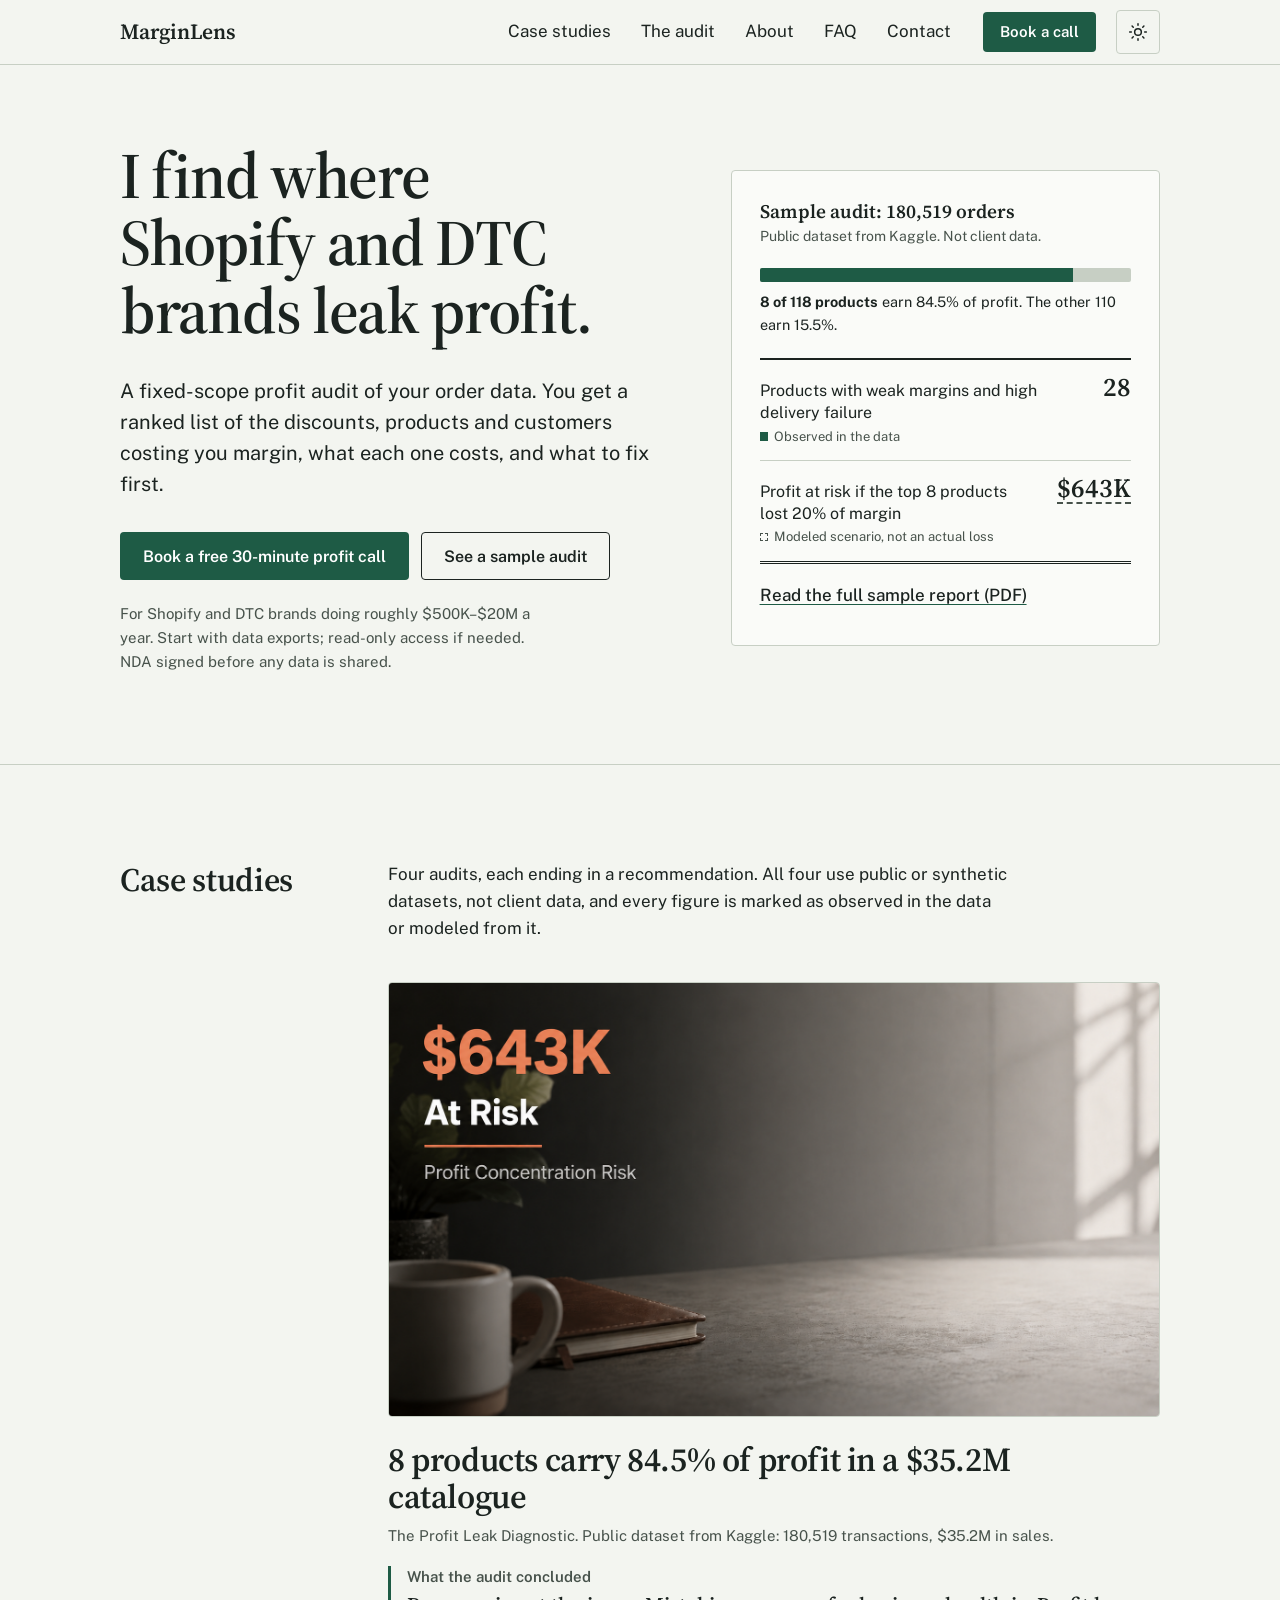
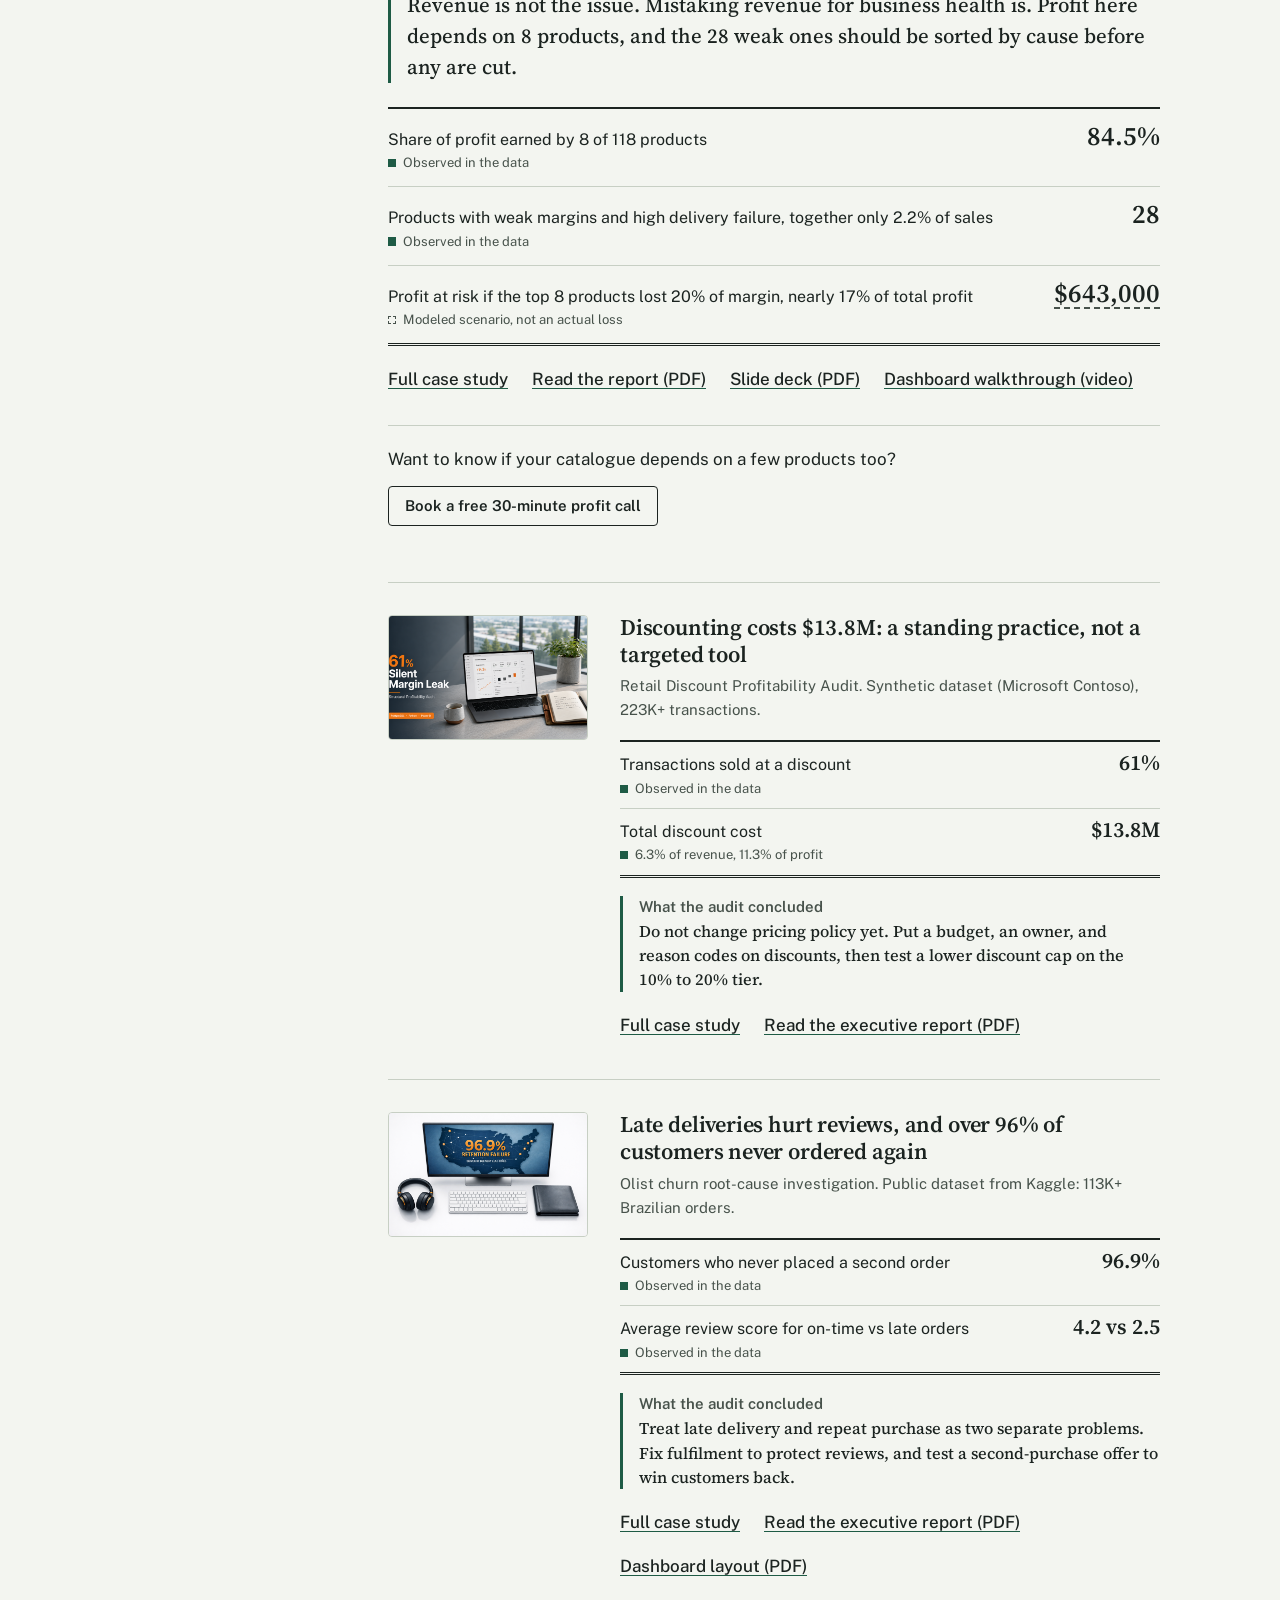
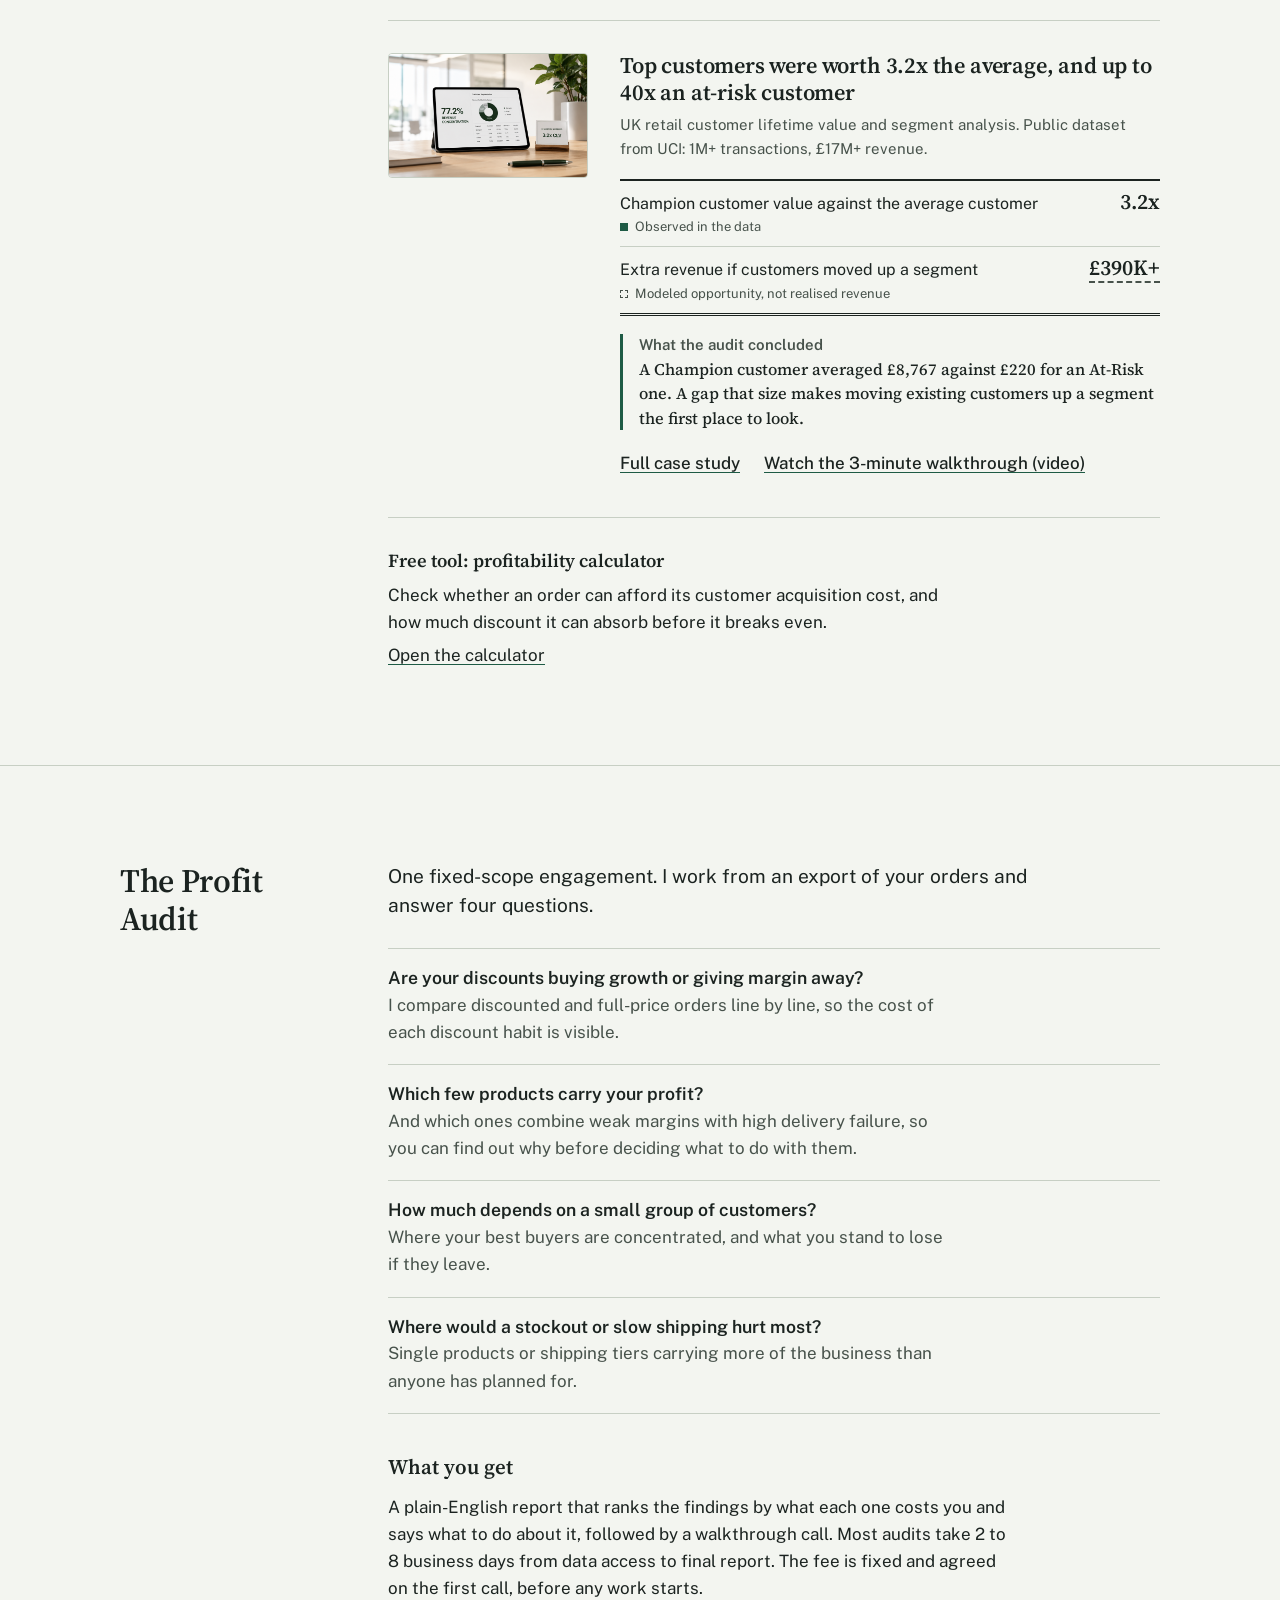
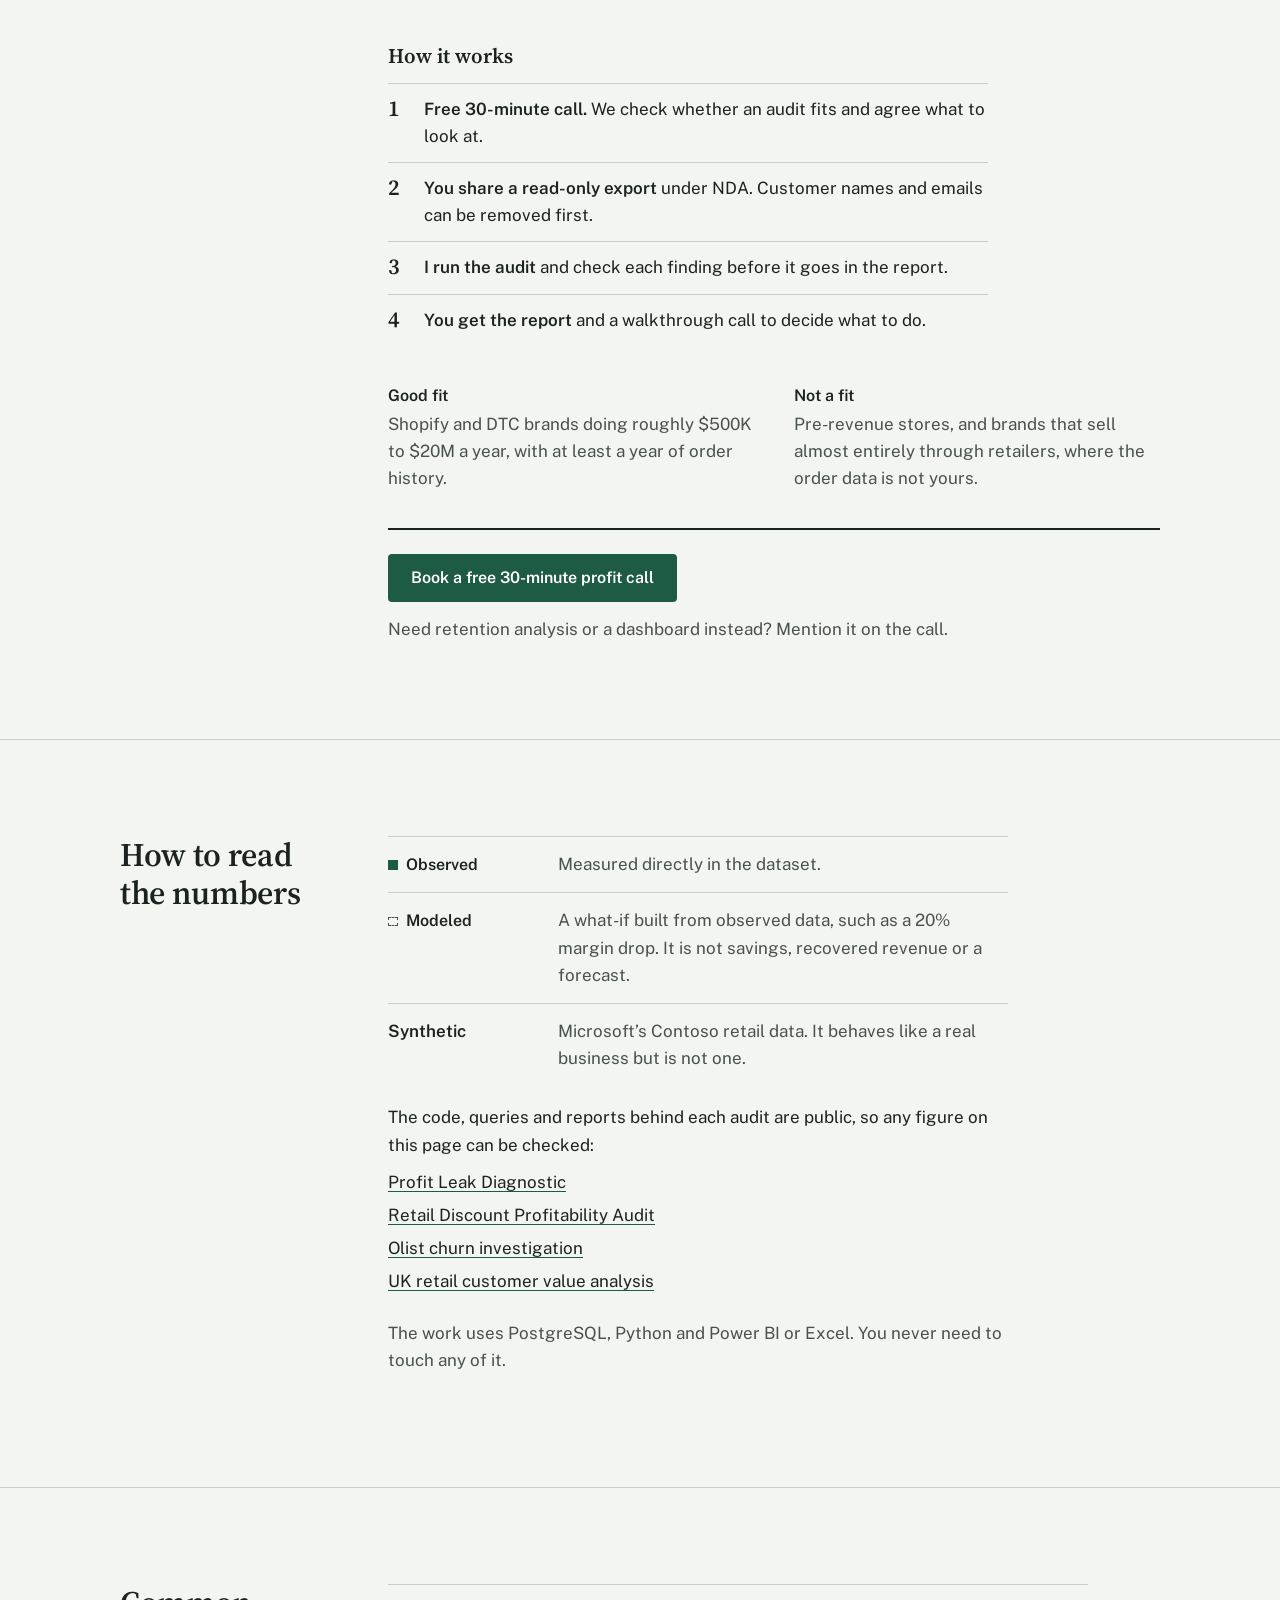
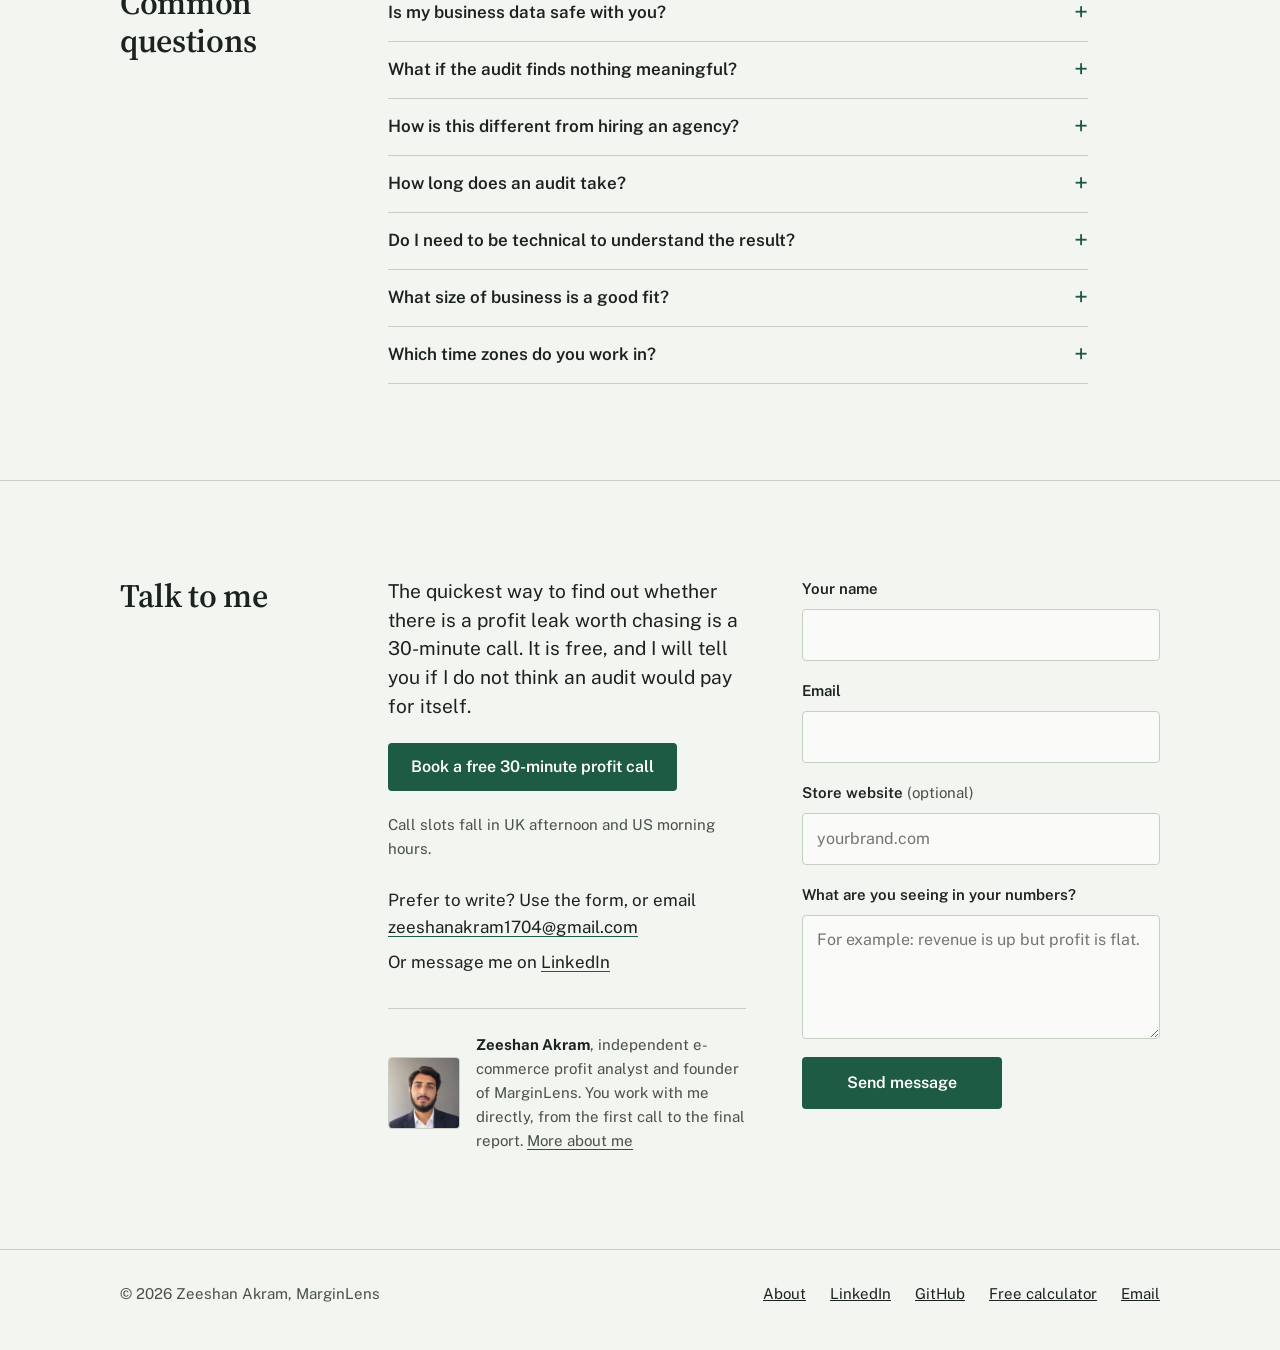
==== commit cb79ae12: "fix: Updated delivery risk and discount audit project with key changes, updated their report and the" ====
--- a/index.html
+++ b/index.html
@@ -508,16 +508,16 @@
           <img src="./assets/images/project_6.png" alt="Dashboard from the Retail Discount Profitability Audit comparing discounted and full-price profit" loading="lazy" decoding="async">
         </div>
         <div>
-          <h3>Discounted sales earned $97 less profit per line</h3>
+          <h3>Discounting costs $13.8M: a standing practice, not a targeted tool</h3>
           <p class="case-meta">Retail Discount Profitability Audit. Synthetic dataset (Microsoft Contoso), 223K+ transactions.</p>
           <ul class="ledger">
             <li><span class="what">Transactions sold at a discount<span class="basis">Observed in the data</span></span><span class="fig">61%</span></li>
-            <li><span class="what">Profit per discounted line, against full-price<span class="basis">Observed in the data</span></span><span class="fig neg">&minus;$97</span></li>
+            <li><span class="what">Total discount cost<span class="basis">6.3% of revenue, 11.3% of profit</span></span><span class="fig">$13.8M</span></li>
           </ul>
-          <p class="conclusion"><strong>What the audit concluded</strong>Review pricing policy before setting any more volume-led growth targets.</p>
+          <p class="conclusion"><strong>What the audit concluded</strong>Do not change pricing policy yet. Put a budget, an owner, and reason codes on discounts, then test a lower discount cap on the 10% to 20% tier.</p>
           <p class="case-links">
             <a class="tlink" href="./case-studies/discount-profitability.html">Full case study</a>
-            <a class="tlink" href="https://github.com/zeeshan-akram-ds/retail-discount-profitability-audit/blob/main/docs/retail_discount_audit_report.pdf" target="_blank" rel="noopener noreferrer">Read the executive report (PDF)</a>
+            <a class="tlink" href="https://drive.google.com/file/d/1GW9LDasva1gpNqN_cuVRF_R0dygmD-s9/view?usp=sharing" target="_blank" rel="noopener noreferrer">Read the executive report (PDF)</a>
           </p>
         </div>
       </article>
@@ -529,11 +529,14 @@
         <div>
           <h3>Late deliveries hurt reviews, and over 96% of customers never ordered again</h3>
           <p class="case-meta">Olist churn root-cause investigation. Public dataset from Kaggle: 113K+ Brazilian orders.</p>
-          <p>Late orders averaged 2.5 stars, against 4.2 for on-time orders. Separately, over 96% of customers never placed a second order, including customers with on-time deliveries and good reviews. Delivery explains the reviews. On this evidence it does not explain the missing repeat orders.</p>
+          <ul class="ledger">
+            <li><span class="what">Customers who never placed a second order<span class="basis">Observed in the data</span></span><span class="fig">96.9%</span></li>
+            <li><span class="what">Average review score for on-time vs late orders<span class="basis">Observed in the data</span></span><span class="fig">4.2 vs 2.5</span></li>
+          </ul>
           <p class="conclusion"><strong>What the audit concluded</strong>Treat late delivery and repeat purchase as two separate problems. Fix fulfilment to protect reviews, and test a second-purchase offer to win customers back.</p>
           <p class="case-links">
             <a class="tlink" href="./case-studies/delivery-risk-churn.html">Full case study</a>
-            <a class="tlink" href="https://github.com/zeeshan-akram-ds/Olist-ECommerce-Analysis/blob/master/reports/Olist-Executive-Report.pdf" target="_blank" rel="noopener noreferrer">Read the executive report (PDF)</a>
+            <a class="tlink" href="https://drive.google.com/file/d/1-P2zMYFIMBRqG1QQpBZD-xIuOoKKe7XJ/view?usp=sharing" target="_blank" rel="noopener noreferrer">Read the executive report (PDF)</a>
             <a class="tlink" href="https://github.com/zeeshan-akram-ds/Olist-ECommerce-Analysis/blob/master/powerbi_dashboard/report/Olist_E-Commerce_Dashboard.pdf" target="_blank" rel="noopener noreferrer">Dashboard layout (PDF)</a>
           </p>
         </div>
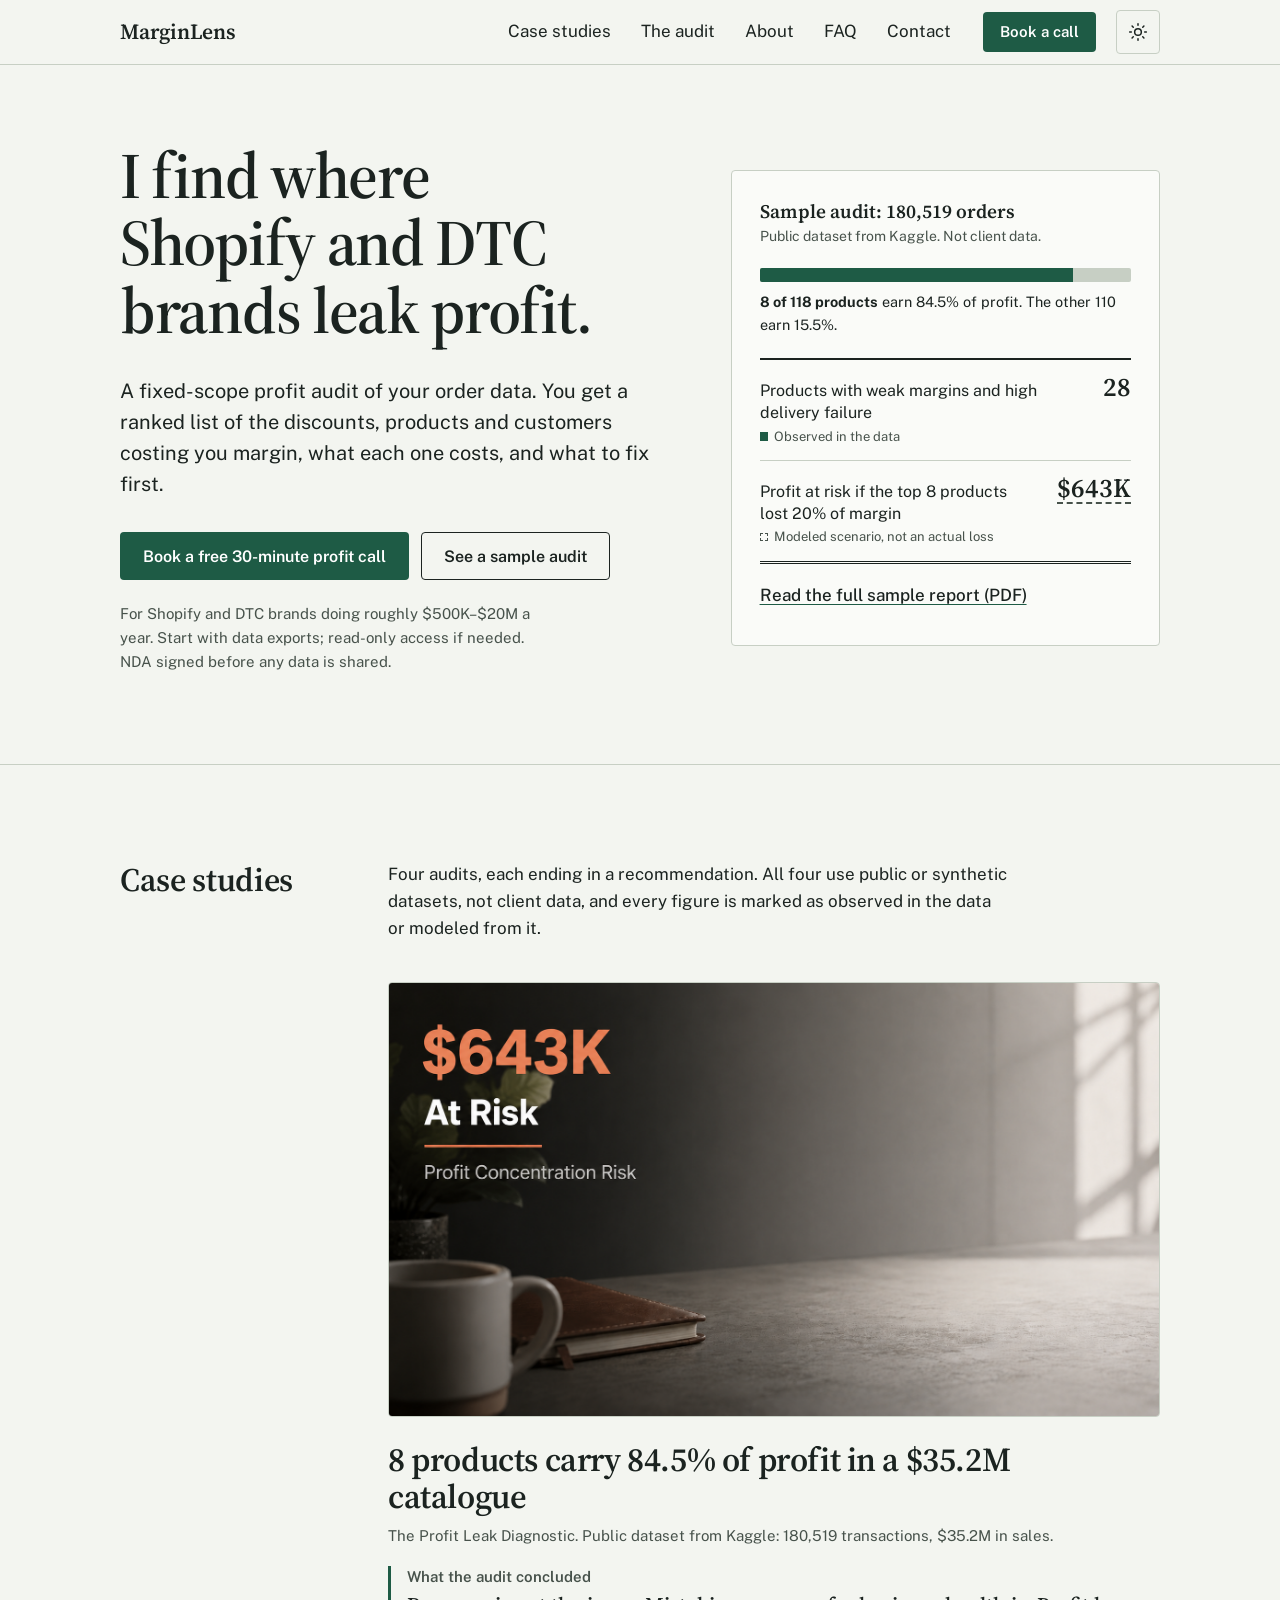
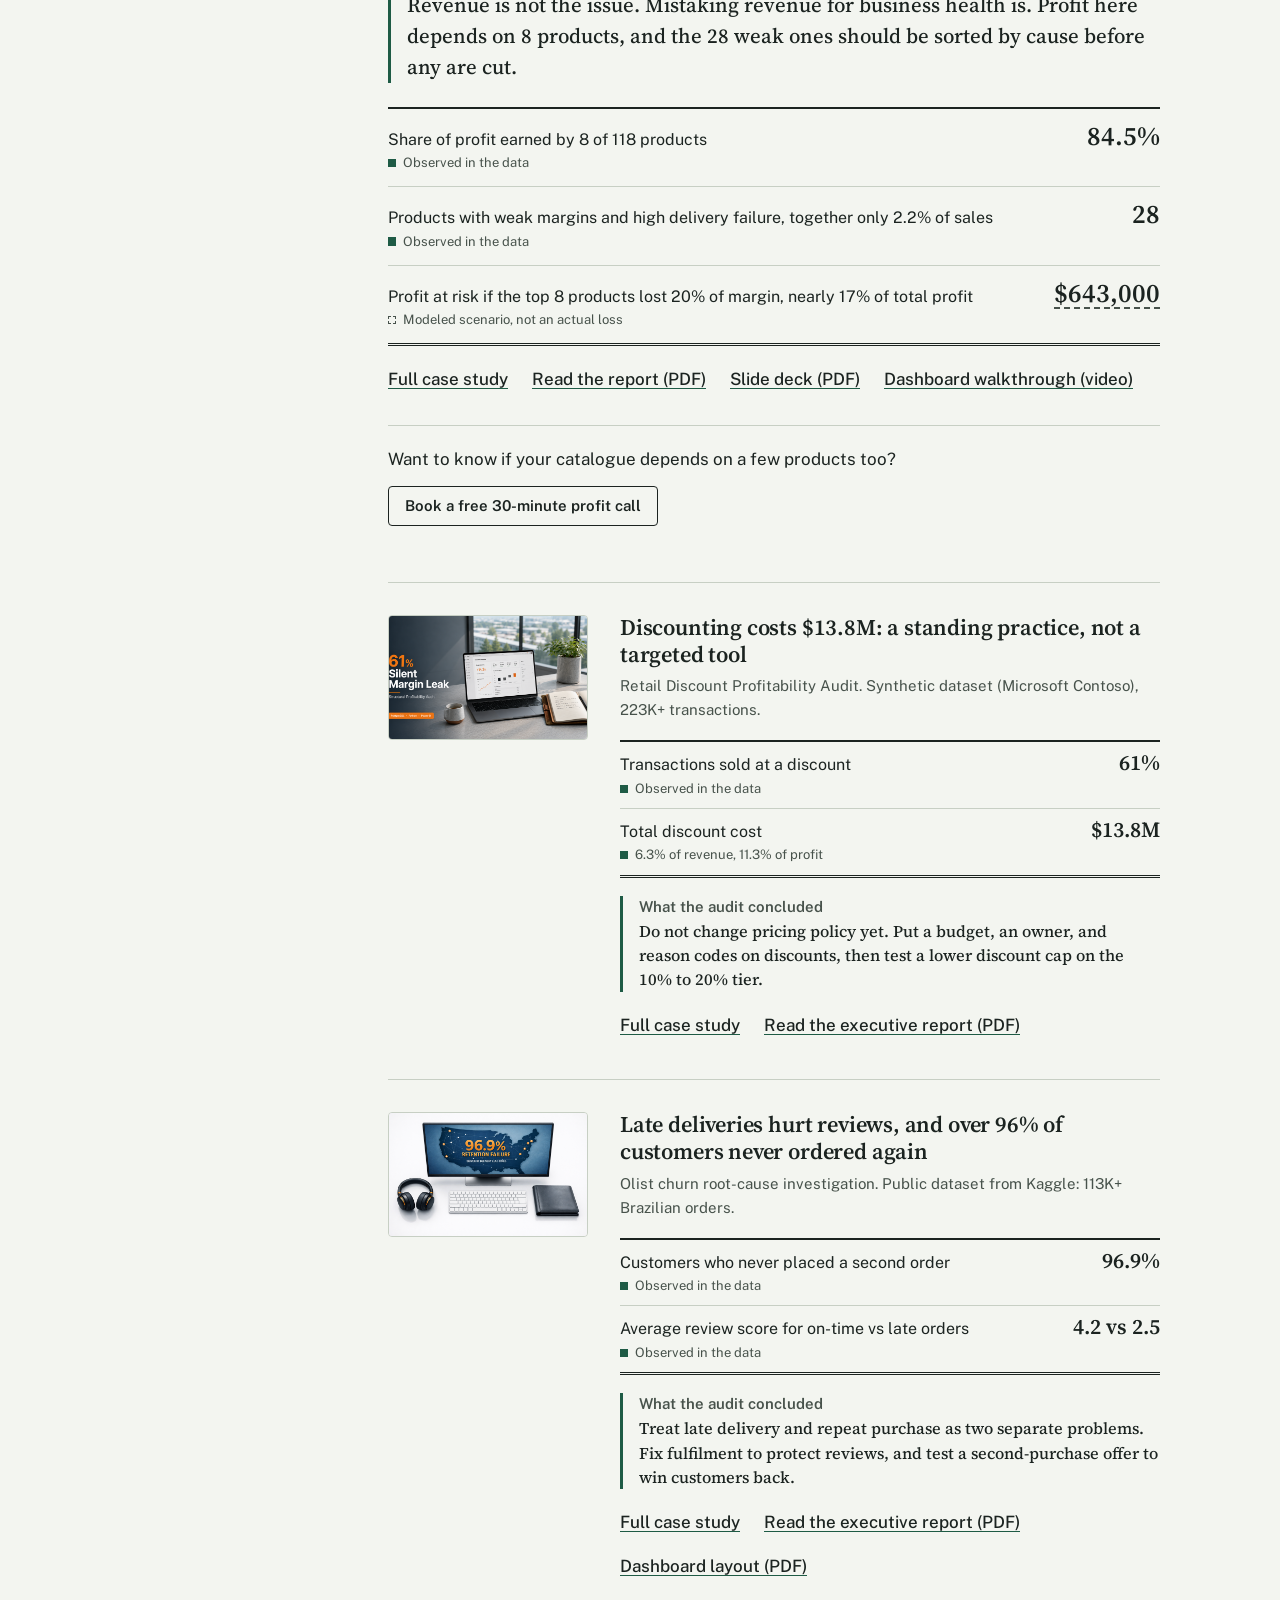
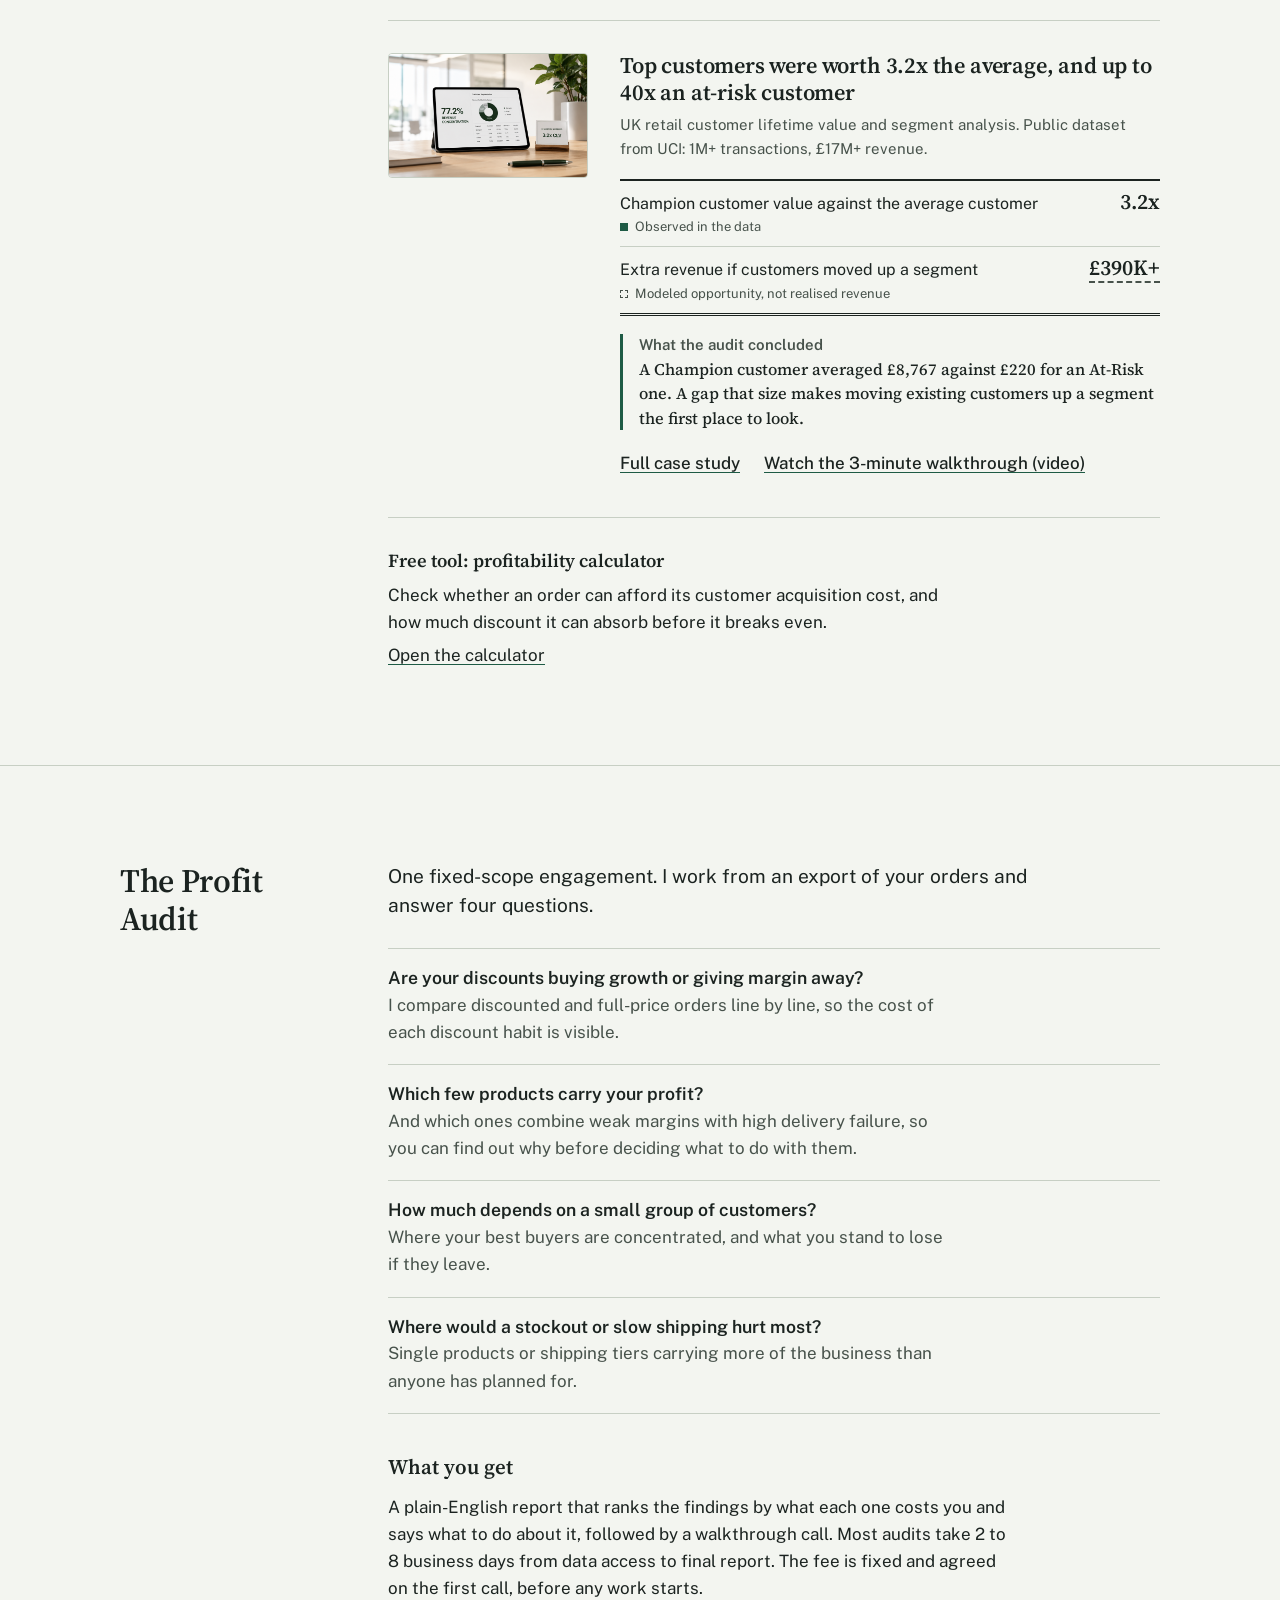
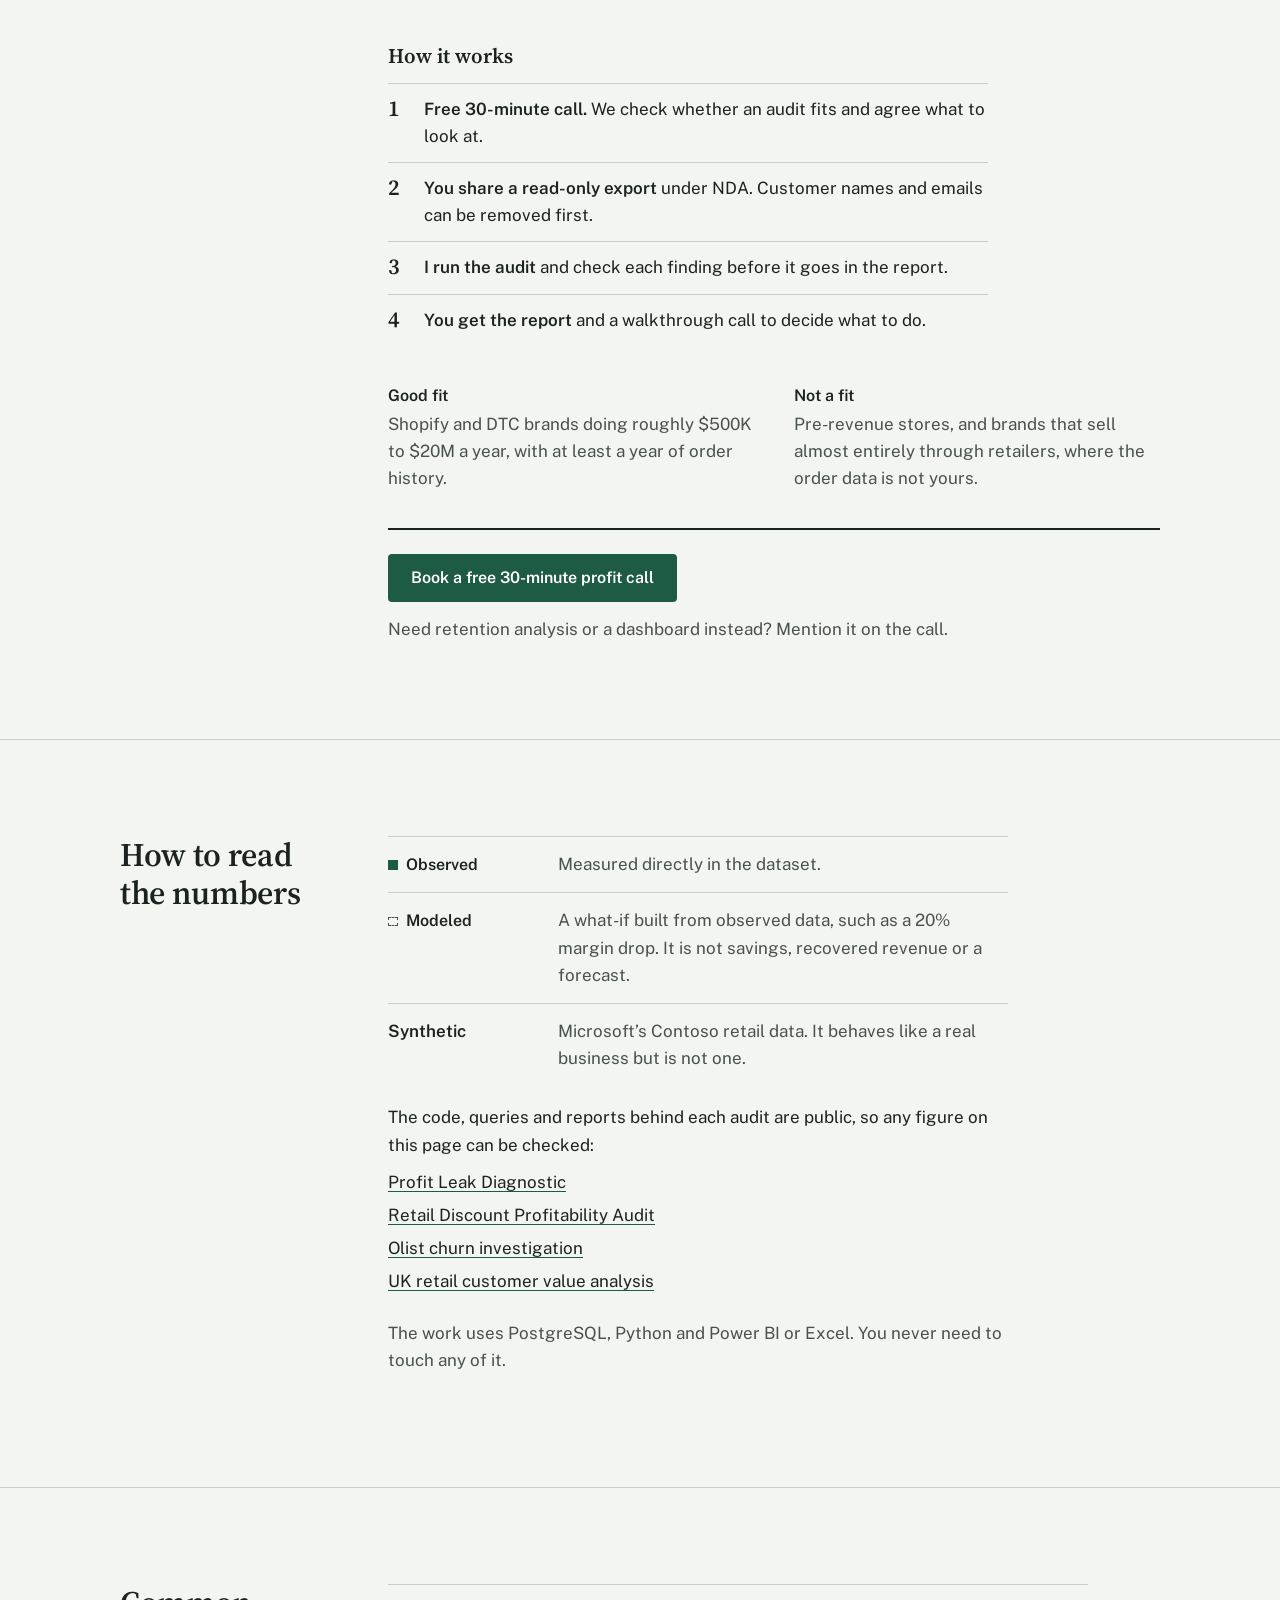
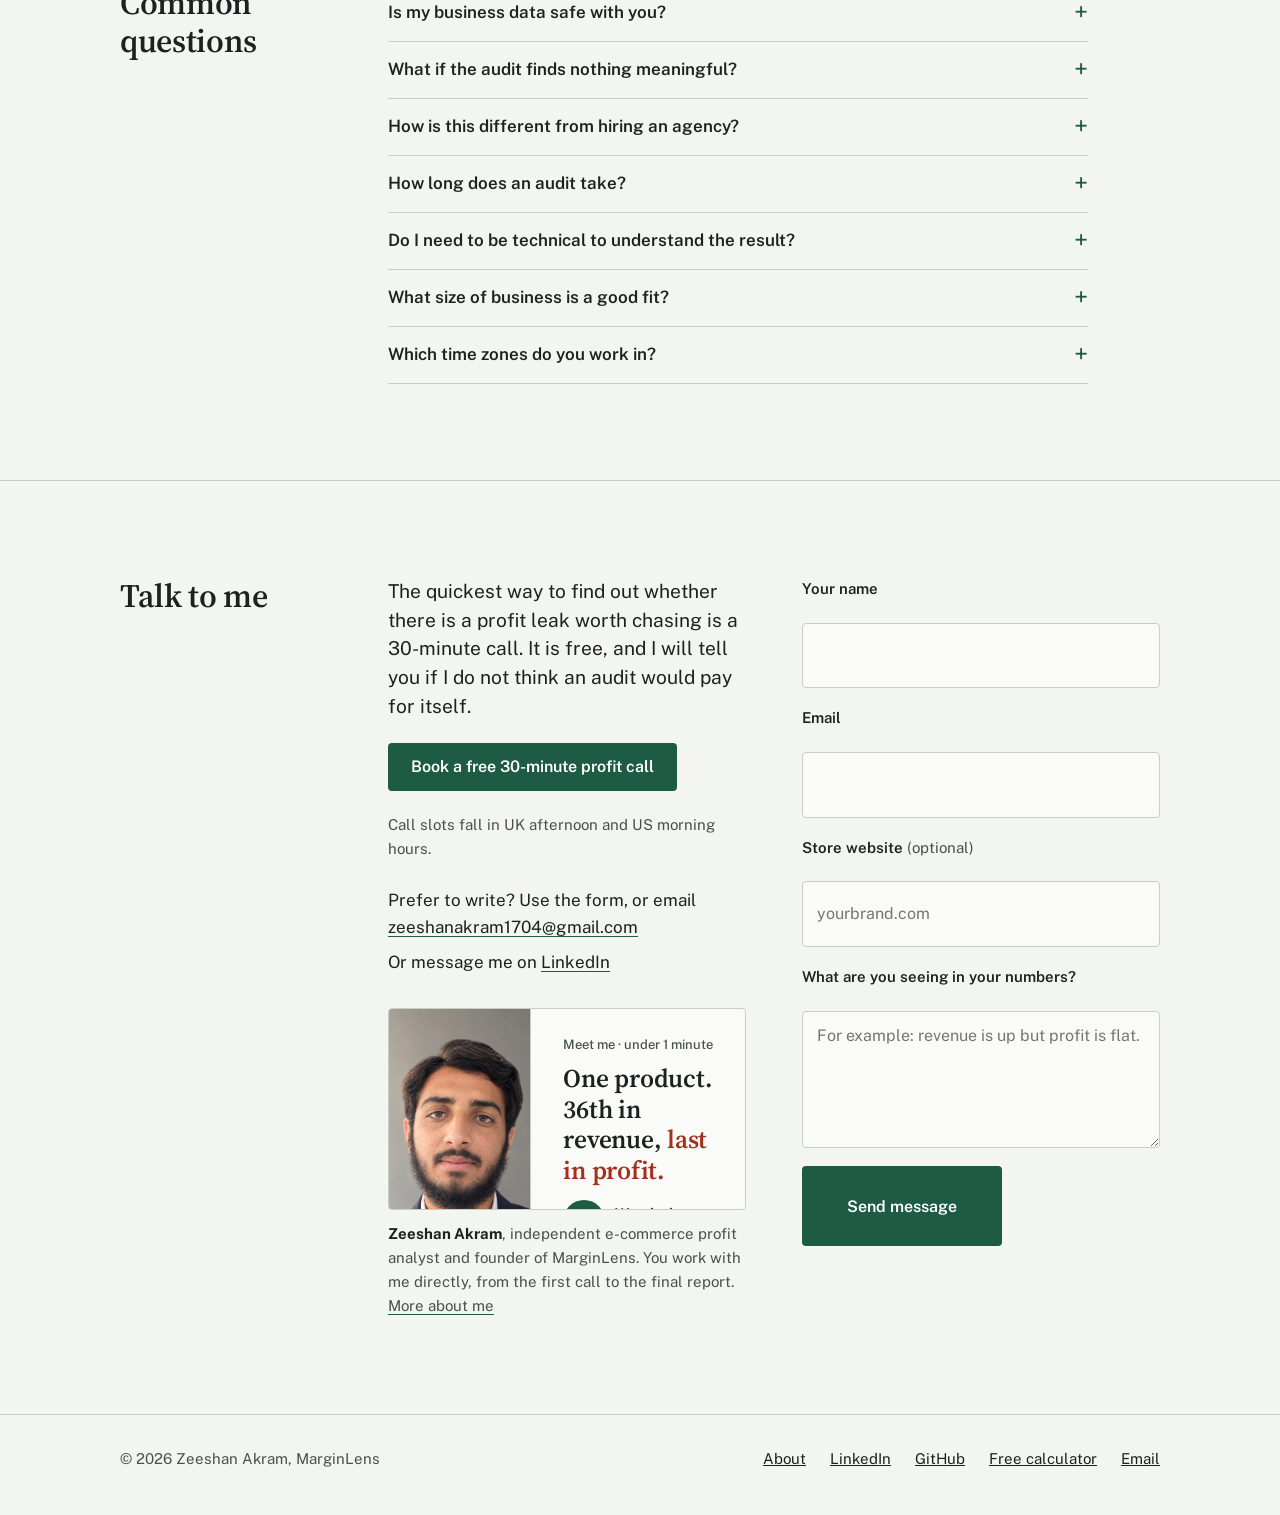
==== commit 53665917: "Add intro video to contact section and About page" ====
--- a/index.html
+++ b/index.html
@@ -397,6 +397,26 @@
 .foot p{margin:0}
 .foot ul{list-style:none;display:flex;flex-wrap:wrap;gap:8px 24px}
 .foot a{color:var(--ink)}
+
+/* ==========================================================
+   INTRO VIDEO (poster first; YouTube loads only on click)
+========================================================== */
+.intro{margin:28px 0 0}
+.intro-frame{position:relative;aspect-ratio:16/9;border:1px solid var(--rule);border-radius:var(--radius);overflow:hidden;background:var(--paper-2)}
+.intro-poster{position:absolute;inset:0;display:grid;grid-template-columns:minmax(0,2fr) minmax(0,3fr);color:var(--ink);text-decoration:none}
+.intro-poster img{width:100%;height:100%;object-fit:cover;object-position:center top;border-right:1px solid var(--rule)}
+.intro-copy{display:flex;flex-direction:column;justify-content:center;gap:10px;padding:clamp(12px,3vw,28px) clamp(12px,3vw,28px) clamp(12px,3vw,28px) clamp(14px,3.2vw,32px)}
+.intro-kicker{font:500 .8125rem/1.2 var(--sans);color:var(--ink-2)}
+.intro-line{font:600 clamp(1rem,2.5vw,1.6rem)/1.2 var(--serif);letter-spacing:-.01em}
+.intro-line .loss{color:var(--red)}
+.intro-go{display:inline-flex;align-items:center;gap:10px;margin-top:4px;font:600 .9375rem/1 var(--sans)}
+.intro-icon{width:42px;height:42px;border-radius:50%;background:var(--green);color:var(--on-green);display:inline-flex;align-items:center;justify-content:center;flex-shrink:0}
+.intro-icon svg{width:15px;height:15px;fill:currentColor;margin-left:2px}
+.intro-poster:hover .intro-icon{background:var(--green-hover)}
+.intro-frame iframe{position:absolute;inset:0;width:100%;height:100%;border:0}
+.intro-note{margin:12px 0 0;font-size:.9375rem;color:var(--ink-2)}
+.intro-note strong{color:var(--ink)}
+@media (max-width:480px){.intro-poster{grid-template-columns:minmax(0,1fr) minmax(0,1.7fr)}.intro-go span:last-child{display:none}.intro-copy{gap:6px}}
 </style>
 </head>
 
@@ -684,10 +704,19 @@
           <li>Prefer to write? Use the form, or email <a class="tlink" href="mailto:zeeshanakram1704@gmail.com">zeeshanakram1704@gmail.com</a></li>
           <li>Or message me on <a class="tlink" href="https://www.linkedin.com/in/zeeshan-akram-ds/" target="_blank" rel="noopener noreferrer">LinkedIn</a></li>
         </ul>
-        <div class="who">
-          <img src="./assets/images/hero-image.png" alt="Zeeshan Akram, founder of MarginLens" width="72" height="72" loading="lazy" decoding="async">
-          <p><strong>Zeeshan Akram</strong>, independent e-commerce profit analyst and founder of MarginLens. You work with me directly, from the first call to the final report. <a class="tlink" href="./about.html">More about me</a></p>
-        </div>
+        <figure class="intro">
+          <div class="intro-frame">
+            <a class="intro-poster" href="https://youtu.be/v1LUBQ1fsxI" data-yt="v1LUBQ1fsxI" data-loc="contact" target="_blank" rel="noopener noreferrer" aria-label="Play introduction video from Zeeshan Akram, under 1 minute">
+              <img src="./assets/images/hero-image.png" alt="" loading="lazy" decoding="async">
+              <span class="intro-copy">
+                <span class="intro-kicker">Meet me &middot; under 1 minute</span>
+                <span class="intro-line">One product. 36th in revenue, <span class="loss">last in profit.</span></span>
+                <span class="intro-go"><span class="intro-icon" aria-hidden="true"><svg viewBox="0 0 16 16"><path d="M3 1.5v13l11-6.5z"/></svg></span><span>Watch the intro</span></span>
+              </span>
+            </a>
+          </div>
+          <figcaption class="intro-note"><strong>Zeeshan Akram</strong>, independent e-commerce profit analyst and founder of MarginLens. You work with me directly, from the first call to the final report. <a class="tlink" href="./about.html">More about me</a></figcaption>
+        </figure>
       </div>
 
       <form id="contact-form" action="https://formspree.io/f/xovkjbop" method="POST">
@@ -746,6 +775,23 @@
 document.querySelectorAll('a[data-cta]').forEach(function(a){
   a.addEventListener('click',function(){
     if(typeof gtag==='function'){gtag('event','book_call_click',{cta_location:a.getAttribute('data-cta')});}
+  });
+});
+
+/* Intro video: swap the poster for the YouTube player only when clicked (no-JS visitors open YouTube). */
+document.querySelectorAll('a[data-yt]').forEach(function(a){
+  a.addEventListener('click',function(e){
+    var id=a.getAttribute('data-yt'),frame=a.parentNode;
+    if(!id||id==='YOUTUBE_ID'){return;}
+    e.preventDefault();
+    var f=document.createElement('iframe');
+    f.src='https://www.youtube-nocookie.com/embed/'+encodeURIComponent(id)+'?autoplay=1&rel=0&playsinline=1';
+    f.title='Introduction from Zeeshan Akram, MarginLens';
+    f.allow='autoplay; encrypted-media; picture-in-picture; fullscreen';
+    f.allowFullscreen=true;
+    f.referrerPolicy='strict-origin-when-cross-origin';
+    frame.innerHTML='';frame.appendChild(f);f.focus();
+    if(typeof gtag==='function'){gtag('event','intro_video_play',{cta_location:a.getAttribute('data-loc')||'page'});}
   });
 });
 
